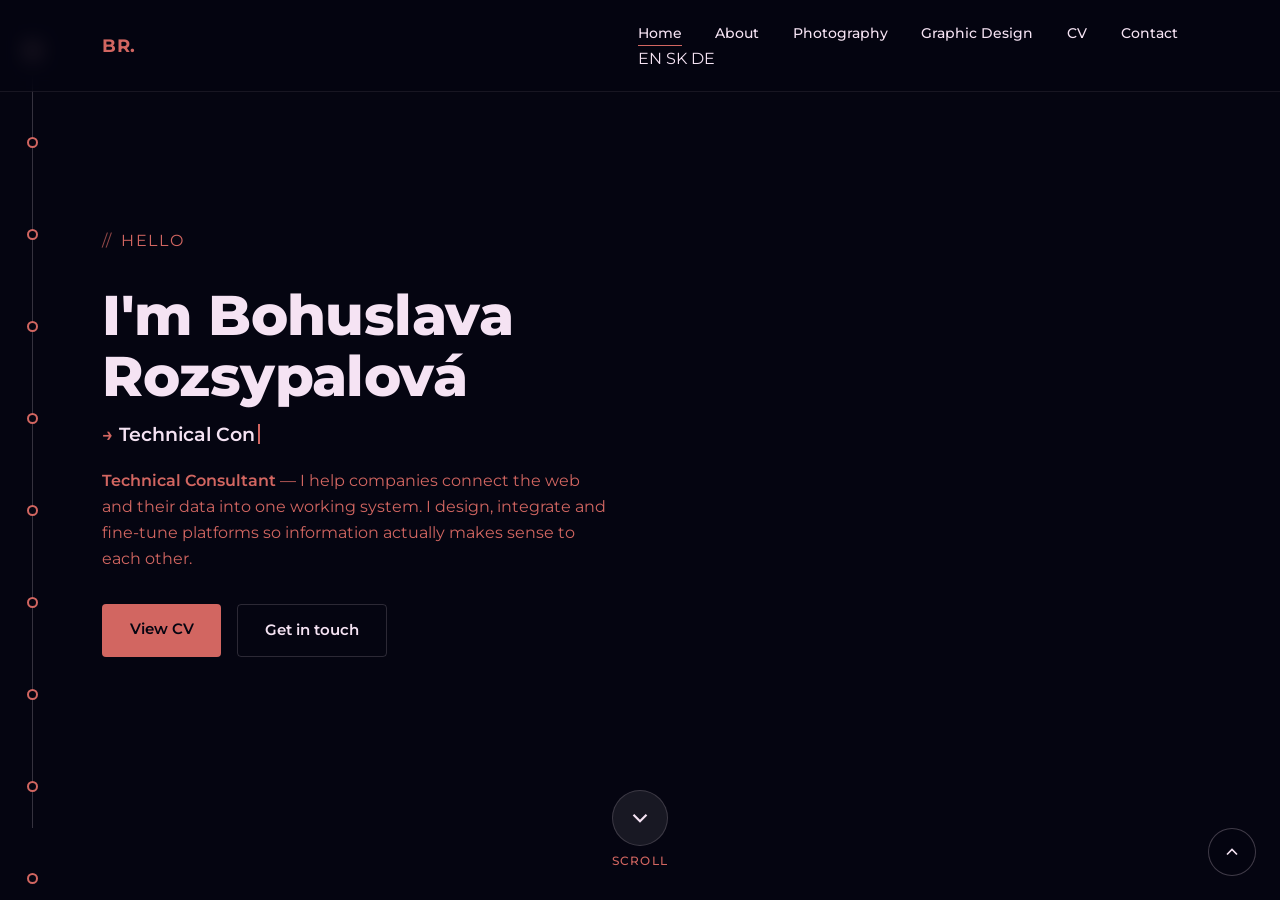
==== index.html @ aba1512f "Update index.html" ====
<!DOCTYPE html>
<html lang="en">
<head>
<meta charset="UTF-8">
<meta name="viewport" content="width=device-width, initial-scale=1.0">
<meta name="theme-color" content="#050511">
<meta name="color-scheme" content="dark light">
<title>Bohuslava Rozsypalová — Technical Consultant | Web &amp; Data Integrations</title>
<meta name="description" content="Portfolio and CV of Bohuslava Rozsypalová, Technical Consultant specializing in web and data integrations.">
<link rel="alternate" hreflang="en" href="https://bohuslavar.github.io/index.html">
<link rel="alternate" hreflang="sk" href="https://bohuslavar.github.io/sk.html">
<link rel="alternate" hreflang="de" href="https://bohuslavar.github.io/de.html">
<!-- Favicon -->
<link rel="icon" type="image/png" href="https://res.cloudinary.com/xbffrklb/image/upload/v1787764963/9043000.png">
<link rel="apple-touch-icon" href="https://res.cloudinary.com/xbffrklb/image/upload/v1787764963/9043000.png">
<link rel="preconnect" href="https://fonts.googleapis.com">
<link rel="preconnect" href="https://fonts.gstatic.com" crossorigin>
<link href="https://fonts.googleapis.com/css2?family=Montserrat:wght@300;400;500;600;700;800&display=swap" rel="stylesheet">
<link rel="stylesheet" href="style.css">
<script src="script.js" defer></script>
</head>
<body>

<!-- ============================================================
     PIPELINE — poradie bodiek musí sedieť so sectionIds v script.js
     ============================================================ -->
<div class="pipeline" aria-hidden="true">
  <div class="pipeline-track"></div>
  <div class="pipeline-node" style="top:5vh"     data-label="home"></div>
  <div class="pipeline-node" style="top:15.22vh" data-label="about"></div>
  <div class="pipeline-node" style="top:25.44vh" data-label="more pages"></div>
  <div class="pipeline-node" style="top:35.67vh" data-label="motto"></div>
  <div class="pipeline-node" style="top:45.89vh" data-label="photography"></div>
  <div class="pipeline-node" style="top:56.11vh" data-label="graphic design"></div>
  <div class="pipeline-node" style="top:66.33vh" data-label="style specimen"></div>
  <div class="pipeline-node" style="top:76.56vh" data-label="memory game"></div>
  <div class="pipeline-node" style="top:86.78vh" data-label="cv"></div>
  <div class="pipeline-node" style="top:97vh"    data-label="contact"></div>
</div>

<!-- ============================================================
     HLAVIČKA / NAVIGÁCIA
     ============================================================ -->
<header>
  <a href="#home" class="logo">BR.</a>
  <div class="header-right">
    <nav>
      <ul id="nav-list">
        <li><a href="#home" data-nav="home">Home</a></li>
        <li><a href="#about" data-nav="about">About</a></li>
        <li><a href="#photo" data-nav="photo">Photography</a></li>
        <li><a href="#graphic" data-nav="graphic">Graphic Design</a></li>
        <li><a href="#cv" data-nav="cv">CV</a></li>
        <li><a href="#contact" data-nav="contact">Contact</a></li>
      </ul>
    </nav>
    <!-- Prepínač jazykových verzií -->
    <div class="lang-switch" role="navigation" aria-label="Language">
      <a href="index.html" class="active" hreflang="en" aria-current="page">EN</a>
      <a href="sk.html" hreflang="sk">SK</a>
      <a href="de.html" hreflang="de">DE</a>
    </div>
    <button class="nav-toggle" aria-label="Open menu" aria-expanded="false">☰</button>
  </div>
</header>

<div class="scroller" id="scroller">

  <button class="back-to-top" id="back-to-top" aria-label="Back to top">
    <svg width="20" height="20" viewBox="0 0 24 24" fill="none" stroke="currentColor" stroke-width="2"><path d="M18 15l-6-6-6 6"/></svg>
  </button>

  <!-- ============================================================
       SEKCIA: HOME
       ============================================================ -->
  <section id="home" class="theme-a">
    <div class="home-copy" data-reveal>
      <p class="eyebrow">hello</p>
      <h1>I'm Bohuslava<br>Rozsypalová</h1>
      <!-- Typewriter — roly oddelené "|" v data-words (animuje script.js, JS 9) -->
      <p class="typewriter" aria-label="Technical Consultant, Web Developer, Graphic Designer, Photographer"><span class="tw-prefix" aria-hidden="true">→</span><span class="tw-text" aria-hidden="true" data-words="Technical Consultant|Web Developer|Graphic Designer|Photographer"></span><span class="tw-caret" aria-hidden="true"></span></p>
      <p><span class="role">Technical Consultant</span> — I help companies connect the web and their data into one working system. I design, integrate and fine-tune platforms so information actually makes sense to each other.</p>
      <div class="btn-row">
        <a href="https://bohuslavar.github.io/documents/Bohuslava_Rozsypalova_CV.pdf" target="_blank" rel="noopener" class="btn btn-primary">View CV</a>
        <a href="#contact" class="btn btn-ghost">Get in touch</a>
      </div>
    </div>
    <button class="scroll-cue" onclick="document.getElementById('about').scrollIntoView({behavior:'smooth'})" aria-label="Go to About section">
      <span class="scroll-circle"><svg width="26" height="26" viewBox="0 0 24 24" fill="none" stroke="currentColor" stroke-width="2"><path d="M6 9l6 6 6-6"/></svg></span>
      <span class="scroll-label">scroll</span>
    </button>
  </section>

  <!-- ============================================================
       SEKCIA: ABOUT
       ============================================================ -->
   <section id="about" class="theme-b">
    <div class="about-grid">
      <div class="about-stats" data-reveal>
        <div class="stat">
          <span class="img-slot stat-icon-slot"><img src="https://res.cloudinary.com/xbffrklb/image/upload/v1787806260/ChatGPT_Image_27._8._2026_06_48_22.png" alt="" onerror="this.style.display='none'; this.nextElementSibling.style.display='flex';"><span class="img-fallback">IMG</span></span>
          <div><strong>5+</strong><span>years in web development</span></div>
        </div>
        <div class="stat">
          <span class="img-slot stat-icon-slot"><img src="https://res.cloudinary.com/xbffrklb/image/upload/v1787831828/ChatGPT_Image_27._8._2026_13_56_57.png" alt="" onerror="this.style.display='none'; this.nextElementSibling.style.display='flex';"><span class="img-fallback">IMG</span></span>
          <div><strong>15+</strong><span>years in photography &amp; design</span></div>
        </div>
        <div class="stat">
          <span class="img-slot stat-icon-slot"><img src="https://res.cloudinary.com/xbffrklb/image/upload/v1787807628/ChatGPT_Image_27._8._2026_07_13_37.png" alt="" onerror="this.style.display='none'; this.nextElementSibling.style.display='flex';"><span class="img-fallback">IMG</span></span>
          <div><strong>2</strong><span>languages, B2 level</span></div>
        </div>
      </div>
      <div class="about-text" data-reveal>
        <p class="eyebrow">about me</p>
        <h2>Connecting technology to results that make sense</h2>
        <p>Technical Consultant and Developer with experience delivering enterprise IT solutions across international projects in banking, telecommunications and pharmaceutical industries. Strong background in web development, database development, data-driven solutions, API and system integrations — combined with hands-on experience in Bloomreach Engagement and Salesforce Marketing Cloud.</p>
        <p>Alongside my IT career, I continue to pursue photography, web and graphic design, bringing a strong visual and creative perspective to digital products, UI/UX and customer-facing solutions.</p>
        <div class="chips">
          <span class="chip"><span class="img-slot chip-icon-slot"><img src="https://res.cloudinary.com/xbffrklb/image/upload/v1787806260/ChatGPT_Image_27._8._2026_06_48_22.png" alt="" onerror="this.style.display='none'; this.nextElementSibling.style.display='flex';"><span class="img-fallback">IMG</span></span> Web Development</span>
          <span class="chip"><span class="img-slot chip-icon-slot"><img src="https://res.cloudinary.com/xbffrklb/image/upload/v1787806260/ChatGPT_Image_27._8._2026_06_47_56.png" alt="" onerror="this.style.display='none'; this.nextElementSibling.style.display='flex';"><span class="img-fallback">IMG</span></span> Data Integrations</span>
          <span class="chip"><span class="img-slot chip-icon-slot"><img src="https://res.cloudinary.com/xbffrklb/image/upload/v1787806260/ChatGPT_Image_27._8._2026_06_48_34.png" alt="" onerror="this.style.display='none'; this.nextElementSibling.style.display='flex';"><span class="img-fallback">IMG</span></span> REST APIs &amp; JSON</span>
          <span class="chip"><span class="img-slot chip-icon-slot"><img src="https://res.cloudinary.com/xbffrklb/image/upload/v1787771329/images-5.png" alt="" onerror="this.style.display='none'; this.nextElementSibling.style.display='flex';"><span class="img-fallback">IMG</span></span> Bloomreach Engagement</span>
          <span class="chip"><span class="img-slot chip-icon-slot"><img src="https://res.cloudinary.com/xbffrklb/image/upload/v1787816315/Salesforce-Logo.png" alt="" onerror="this.style.display='none'; this.nextElementSibling.style.display='flex';"><span class="img-fallback">IMG</span></span> Salesforce Marketing Cloud</span>
          <span class="chip"><span class="img-slot chip-icon-slot"><img src="https://res.cloudinary.com/xbffrklb/image/upload/v1787806261/ChatGPT_Image_27._8._2026_06_48_27.png" alt="" onerror="this.style.display='none'; this.nextElementSibling.style.display='flex';"><span class="img-fallback">IMG</span></span> SQL &amp; Oracle PL/SQL</span>
        </div>
      </div>
    </div>
    <button class="scroll-cue" onclick="document.getElementById('more').scrollIntoView({behavior:'smooth'})" aria-label="Go to More pages section">
      <span class="scroll-circle"><svg width="26" height="26" viewBox="0 0 24 24" fill="none" stroke="currentColor" stroke-width="2"><path d="M6 9l6 6 6-6"/></svg></span>
      <span class="scroll-label">scroll</span>
    </button>
  </section>

  <!-- ============================================================
       SECTION: MORE PAGES
       ============================================================ -->
  <section id="more" class="theme-a" data-pipeline-label="more pages">
    <p class="eyebrow">more projects</p>
    <h2 data-reveal>See also my other pages</h2>
    <p class="lead" data-reveal>Standalone sites with more of my work.</p>

    <div class="more-grid" data-reveal>
      <!-- 01 Graphic Portfolio -->
      <a class="more-card" href="https://bohuslavar.github.io/GraphicPortfolio/" target="_blank" rel="noopener">
        <div class="more-card-visual">
  <img src="https://res.cloudinary.com/xbffrklb/image/upload/.../tvoj-obrazok.jpg" alt="Graphic Portfolio" loading="lazy">
  <span class="more-card-num">01</span>
</div>
        <div class="more-card-body">
          <h3>Graphic Portfolio</h3>
          <p>Logos, visual identities, UI concepts and print work in one place.</p>
          <span class="more-card-cta">Visit <span aria-hidden="true">→</span></span>
        </div>
      </a>
      <!-- 02 Grandhotel -->
      <a class="more-card" href="https://bohuslavar.github.io/Grandhotel/" target="_blank" rel="noopener">
        <div class="more-card-visual">
  <img src="https://res.cloudinary.com/xbffrklb/image/upload/.../tvoj-obrazok.jpg" alt="Graphic Portfolio" loading="lazy">
  <span class="more-card-num">02</span>
</div>
        <div class="more-card-body">
          <h3>Grandhotel</h3>
          <p>A hotel website — from the design concept to responsive development.</p>
          <span class="more-card-cta">Visit <span aria-hidden="true">→</span></span>
        </div>
      </a>
      <!-- 03 Photography -->
      <a class="more-card" href="https://bohuslavar.github.io/Photography/" target="_blank" rel="noopener">
        <div class="more-card-visual">
  <img src="https://res.cloudinary.com/livyisn3/image/upload/v1788991617/8110A084-2484-446B-BF45-C96464E2B1D4.jpg" alt="Graphic Portfolio" loading="lazy">
  <span class="more-card-num">03</span>
</div>
        <div class="more-card-body">
          <h3>Photography</h3>
          <p>Portraits, products and shelter photography — full series in higher resolution.</p>
          <span class="more-card-cta">Visit <span aria-hidden="true">→</span></span>
        </div>
      </a>
      <!-- 04 AI Agents -->
      <a class="more-card" href="#" target="_blank" rel="noopener">
       <div class="more-card-visual">
  <img src="https://res.cloudinary.com/xbffrklb/image/upload/.../tvoj-obrazok.jpg" alt="Graphic Portfolio" loading="lazy">
  <span class="more-card-num">04</span>
</div>
        <div class="more-card-body">
          <h3>AI Agents</h3>
          <p>Experiments with AI agents and automating everyday work.</p>
          <span class="more-card-cta">Visit <span aria-hidden="true">→</span></span>
        </div>
      </a>
    </div>

    <button class="scroll-cue" onclick="document.getElementById('motto').scrollIntoView({behavior:'smooth'})" aria-label="Go to Motto section">
      <span class="scroll-circle"><svg width="26" height="26" viewBox="0 0 24 24" fill="none" stroke="currentColor" stroke-width="2"><path d="M6 9l6 6 6-6"/></svg></span>
      <span class="scroll-label">scroll</span>
    </button>
  </section>

  <!-- ============================================================
       SEKCIA: MOTTO
       ============================================================ -->
  <section id="motto" class="theme-c">
    <div class="motto-wrap" data-reveal>
      <p class="eyebrow">interactive</p>
      <h2>Wipe the screen clean</h2>
      <p class="motto-hint">Click and drag (or swipe) across the panel below to reveal my motto.</p>
      <div class="scratch-box">
        <div class="scratch-message">"Great integrations are the ones nobody ever notices."</div>
        <canvas class="scratch-canvas" id="scratch-canvas"></canvas>
      </div>
      <button class="scratch-reset" id="scratch-reset">Reset</button>
    </div>
    <button class="scroll-cue" onclick="document.getElementById('photo').scrollIntoView({behavior:'smooth'})" aria-label="Go to Photography section">
      <span class="scroll-circle"><svg width="26" height="26" viewBox="0 0 24 24" fill="none" stroke="currentColor" stroke-width="2"><path d="M6 9l6 6 6-6"/></svg></span>
      <span class="scroll-label">scroll</span>
    </button>
  </section>

  <!-- ============================================================
       SEKCIA: PHOTOGRAPHY
       ============================================================ -->
  <section id="photo" class="gallery-section theme-d">
    <p class="eyebrow">photography</p>
    <h2 data-reveal>Photography</h2>
    <p class="lead" data-reveal>Choose a category to see the full gallery.</p>

    <div class="cat-grid" data-role="cat-grid" data-reveal>
      <button class="cat-card" data-cat="portraits">
        <span class="img-slot cat-card-img"><img src="https://res.cloudinary.com/xbffrklb/image/upload/v1787813464/IMG_8443-2.jpg" alt="Portraits" onerror="this.style.display='none'; this.nextElementSibling.style.display='flex';"><span class="img-fallback">IMG</span></span>
        <span class="cat-card-title">Portraits</span>
      </button>
      <button class="cat-card" data-cat="various">
        <span class="img-slot cat-card-img"><img src="https://res.cloudinary.com/xbffrklb/image/upload/v1787813451/BZK04091_copy.jpg" alt="Various" onerror="this.style.display='none'; this.nextElementSibling.style.display='flex';"><span class="img-fallback">IMG</span></span>
        <span class="cat-card-title">Various</span>
      </button>
      <button class="cat-card" data-cat="products">
        <span class="img-slot cat-card-img"><img src="https://res.cloudinary.com/xbffrklb/image/upload/v1787813473/IMG_3290.jpg" alt="Products" onerror="this.style.display='none'; this.nextElementSibling.style.display='flex';"><span class="img-fallback">IMG</span></span>
        <span class="cat-card-title">Products</span>
      </button>
      <button class="cat-card" data-cat="shelters">
        <span class="img-slot cat-card-img"><img src="https://res.cloudinary.com/xbffrklb/image/upload/v1787814125/KAR01523.jpg" alt="Shelters" onerror="this.style.display='none'; this.nextElementSibling.style.display='flex';"><span class="img-fallback">IMG</span></span>
        <span class="cat-card-title">Shelters</span>
      </button>
    </div>

    <div class="category-detail" data-role="category-detail" data-reveal hidden>
      <button class="back-link" data-role="back-link">← Back to categories</button>
      <div class="cat-hero">
        <div class="tile cat-hero-image" data-role="hero-tile"></div>
        <div class="cat-hero-copy">
          <p class="eyebrow" data-role="hero-eyebrow">portraits</p>
          <h3 data-role="hero-title">Portrait Photography</h3>
          <p data-role="hero-desc"></p>
        </div>
      </div>
      <div class="grid" data-role="thumbs"></div>
      <!-- Stránkovanie miniatúr — zobrazuje vždy 4 fotky naraz, šípky
           prepínajú na ďalšiu/predchádzajúcu štvoricu. Ak kategória má
           4 alebo menej fotiek, tento riadok sa automaticky skryje
           (nastavuje sa v script.js cez initCategoryGallery). -->
      <div class="thumb-pagination" data-role="thumb-pagination" hidden>
        <button class="thumb-nav" data-role="thumb-prev" aria-label="Previous photos">‹</button>
        <span class="thumb-page-indicator" data-role="thumb-page-indicator"></span>
        <button class="thumb-nav" data-role="thumb-next" aria-label="Next photos">›</button>
      </div>
    </div>

    <button class="scroll-cue" onclick="document.getElementById('graphic').scrollIntoView({behavior:'smooth'})" aria-label="Go to Graphic Design section">
      <span class="scroll-circle"><svg width="26" height="26" viewBox="0 0 24 24" fill="none" stroke="currentColor" stroke-width="2"><path d="M6 9l6 6 6-6"/></svg></span>
      <span class="scroll-label">scroll</span>
    </button>
  </section>

  <!-- ============================================================
       SEKCIA: GRAPHIC DESIGN
       ============================================================ -->
  <section id="graphic" class="gallery-section theme-e">
    <p class="eyebrow">graphic design</p>
    <h2 data-reveal>Graphic Design</h2>
    <p class="lead" data-reveal>Choose a category to see the full gallery.</p>

    <div class="cat-grid" data-role="cat-grid" data-reveal>
      <button class="cat-card" data-cat="branding">
        <span class="img-slot cat-card-img"><img src="https://res.cloudinary.com/xbffrklb/image/upload/v1787818666/fabia-combi-overview-slider-01.jpg" alt="Branding" onerror="this.style.display='none'; this.nextElementSibling.style.display='flex';"><span class="img-fallback">IMG</span></span>
        <span class="cat-card-title">Branding</span>
      </button>
      <button class="cat-card" data-cat="ui">
        <span class="img-slot cat-card-img"><img src="https://res.cloudinary.com/xbffrklb/image/upload/v1787819014/Endermologia_muz_-_targety2_copy.jpg" alt="UI & Web" onerror="this.style.display='none'; this.nextElementSibling.style.display='flex';"><span class="img-fallback">IMG</span></span>
        <span class="cat-card-title">UI &amp; Web</span>
      </button>
      <button class="cat-card" data-cat="various">
        <span class="img-slot cat-card-img"><img src="https://res.cloudinary.com/xbffrklb/image/upload/v1787829710/Renesakideabook.png" alt="Various" onerror="this.style.display='none'; this.nextElementSibling.style.display='flex';"><span class="img-fallback">IMG</span></span>
        <span class="cat-card-title">Various</span>
      </button>
    </div>

    <div class="category-detail" data-role="category-detail" data-reveal hidden>
      <button class="back-link" data-role="back-link">← Back to categories</button>
      <div class="cat-hero">
        <div class="tile cat-hero-image" data-role="hero-tile"></div>
        <div class="cat-hero-copy">
          <p class="eyebrow" data-role="hero-eyebrow">branding</p>
          <h3 data-role="hero-title">Brand Identity</h3>
          <p data-role="hero-desc"></p>
        </div>
      </div>
      <div class="grid" data-role="thumbs"></div>
      <div class="thumb-pagination" data-role="thumb-pagination" hidden>
        <button class="thumb-nav" data-role="thumb-prev" aria-label="Previous photos">‹</button>
        <span class="thumb-page-indicator" data-role="thumb-page-indicator"></span>
        <button class="thumb-nav" data-role="thumb-next" aria-label="Next photos">›</button>
      </div>
    </div>

    <button class="scroll-cue" onclick="document.getElementById('specimen').scrollIntoView({behavior:'smooth'})" aria-label="Go to Style Specimen section">
      <span class="scroll-circle"><svg width="26" height="26" viewBox="0 0 24 24" fill="none" stroke="currentColor" stroke-width="2"><path d="M6 9l6 6 6-6"/></svg></span>
      <span class="scroll-label">scroll</span>
    </button>
  </section>

  <!-- ============================================================
       SEKCIA: TYPE & COLOR SPECIMEN
       ============================================================ -->
  <section id="specimen" class="theme-f">
    <p class="eyebrow">specimen</p>
    <h2 data-reveal style="font-size:clamp(1.8rem,3.5vw,2.4rem); margin-bottom:2rem;">Type &amp; Color System</h2>
    <div class="specimen-grid" data-reveal>
      <div class="spec-row">
        <div class="spec-label">Typeface — Montserrat (fallback: Roboto → Helvetica Neue → Arial)</div>
        <div class="spec-h1">Aa Bb Cc — ExtraBold 800 / H1</div>
        <div class="spec-h2" style="margin-top:0.5rem;">Aa Bb Cc — Bold 700 / H2</div>
        <div class="spec-h3" style="margin-top:0.5rem;">Aa Bb Cc — SemiBold 600 / H3</div>
        <div class="spec-medium" style="margin-top:0.5rem;">Aa Bb Cc — Medium 500 / labels</div>
        <div class="spec-body" style="margin-top:0.5rem;">Aa Bb Cc — Regular 400 / body text</div>
        <div class="spec-light" style="margin-top:0.5rem; color:var(--muted);">Aa Bb Cc — Light 300 / captions &amp; notes</div>
      </div>
      <div class="spec-row" style="border-bottom:none; padding-bottom:0;">
        <div class="spec-label">Palette — Dusk Horizon</div>
        <div class="swatches">
          <div class="swatch"><div class="swatch-color" style="background:#050511;"></div><span>Ink<br>#050511</span></div>
          <div class="swatch"><div class="swatch-color" style="background:#311B2F;"></div><span>Plum<br>#311B2F</span></div>
          <div class="swatch"><div class="swatch-color" style="background:#6B354C;"></div><span>Mauve<br>#6B354C</span></div>
          <div class="swatch"><div class="swatch-color" style="background:#933A3C;"></div><span>Terracotta<br>#933A3C</span></div>
          <div class="swatch"><div class="swatch-color" style="background:#D26661;"></div><span>Coral<br>#D26661</span></div>
          <div class="swatch"><div class="swatch-color" style="background:#F2D1D0;"></div><span>Peach<br>#F2D1D0</span></div>
          <div class="swatch"><div class="swatch-color" style="background:#F5E3F3;"></div><span>Mist<br>#F5E3F3</span></div>
        </div>
      </div>
    </div>
    <button class="scroll-cue" onclick="document.getElementById('game').scrollIntoView({behavior:'smooth'})" aria-label="Go to Memory Game section">
      <span class="scroll-circle"><svg width="26" height="26" viewBox="0 0 24 24" fill="none" stroke="currentColor" stroke-width="2"><path d="M6 9l6 6 6-6"/></svg></span>
      <span class="scroll-label">scroll</span>
    </button>
  </section>

  <!-- ============================================================
       SEKCIA: MEMORY GAME (pexeso)
       ============================================================ -->
  <section id="game" class="theme-a">
    <div class="game-wrap" data-reveal>
      <p class="eyebrow">take a break</p>
      <h2 style="font-size:clamp(1.6rem,3vw,2.1rem); margin-bottom:0.4rem;">Memory Game</h2>
      <p class="motto-hint">Match all 10 pairs.:)</p>
      <div class="game-hud">
        <span id="game-moves">Moves: 0</span>
        <span id="game-pairs">Pairs: 0 / 10</span>
      </div>
      <div class="memory-grid" id="memory-grid"></div>
      <p class="game-win" id="game-win"></p>
      <button class="game-reset" id="game-reset">Shuffle again</button>
      <p class="game-note">Van Gogh Collection</p>
    </div>
    <button class="scroll-cue" onclick="document.getElementById('cv').scrollIntoView({behavior:'smooth'})" aria-label="Go to CV section">
      <span class="scroll-circle"><svg width="26" height="26" viewBox="0 0 24 24" fill="none" stroke="currentColor" stroke-width="2"><path d="M6 9l6 6 6-6"/></svg></span>
      <span class="scroll-label">scroll</span>
    </button>
  </section>

  <!-- ============================================================
       SEKCIA: CV
       ============================================================ -->
  <section id="cv" class="theme-b">
    <div class="cv-top">
      <div>
        <p class="eyebrow">cv</p>
        <h2>Experience &amp; Education</h2>
      </div>
      <a href="https://bohuslavar.github.io/documents/Bohuslava_Rozsypalova_CV.pdf" target="_blank" rel="noopener" class="btn btn-ghost">Download full CV (PDF)</a>
    </div>
    <div class="cv-layout">
      <!-- Bočný panel s ikonkami — placeholder pre "čo robím", neskôr nahraditeľné vlastnou grafikou -->
      <aside class="cv-icons" aria-label="Areas of work">
        <div class="cv-icon-item"><span class="img-slot cv-icon-slot"><img src="https://res.cloudinary.com/xbffrklb/image/upload/v1787806260/ChatGPT_Image_27._8._2026_06_48_22.png" alt="Web Development" onerror="this.style.display='none'; this.nextElementSibling.style.display='flex';"><span class="img-fallback">IMG</span></span><span>Web Development</span></div>
        <div class="cv-icon-item"><span class="img-slot cv-icon-slot"><img src="https://res.cloudinary.com/xbffrklb/image/upload/v1787806260/ChatGPT_Image_27._8._2026_06_48_34.png" alt="APIs & Integrations" onerror="this.style.display='none'; this.nextElementSibling.style.display='flex';"><span class="img-fallback">IMG</span></span><span>APIs &amp; Integrations</span></div>
        <div class="cv-icon-item"><span class="img-slot cv-icon-slot"><img src="https://res.cloudinary.com/xbffrklb/image/upload/v1787771329/images-5.png" alt="Bloomreach Engagement" onerror="this.style.display='none'; this.nextElementSibling.style.display='flex';"><span class="img-fallback">IMG</span></span><span>Bloomreach Engagement</span></div>
        <div class="cv-icon-item"><span class="img-slot cv-icon-slot"><img src="https://res.cloudinary.com/xbffrklb/image/upload/v1787816315/Salesforce-Logo.png" alt="Salesforce Marketing Cloud" onerror="this.style.display='none'; this.nextElementSibling.style.display='flex';"><span class="img-fallback">IMG</span></span><span>Salesforce Marketing Cloud</span></div>
        <div class="cv-icon-item"><span class="img-slot cv-icon-slot"><img src="https://res.cloudinary.com/xbffrklb/image/upload/v1787807887/ChatGPT_Image_27._8._2026_07_17_53.png" alt="Design & Creative" onerror="this.style.display='none'; this.nextElementSibling.style.display='flex';"><span class="img-fallback">IMG</span></span><span>Design &amp; Creative</span></div>
        <div class="cv-icon-item"><span class="img-slot cv-icon-slot"><img src="https://res.cloudinary.com/xbffrklb/image/upload/v1787807628/ChatGPT_Image_27._8._2026_07_13_37.png" alt="Languages" onerror="this.style.display='none'; this.nextElementSibling.style.display='flex';"><span class="img-fallback">IMG</span></span><span>Languages</span></div>
      </aside>
      <div class="cv-scroll" data-reveal>
        <div class="timeline">
          <div class="t-item">
            <div class="period">Nov 2024 — Present</div>
            <div>
              <h3>Adastra s.r.o., Bratislava</h3>
              <span class="role">Business Solution Consultant — Data, Development &amp; Integrations</span>
              <ul>
                <li>Design customer-facing solutions with JavaScript, HTML/CSS, REST APIs, JSON and Jinja, including interactive web layers and dynamic content.</li>
                <li>Integrate websites and mobile apps with Bloomreach to support data-driven personalization and customer journeys.</li>
                <li>Conduct as-is / gap analyses and lead technical workshops with client stakeholders.</li>
                <li>Built omnichannel personalization for Orange Moldova, Yettel Bulgaria and A1 Croatia; SQL/PL-SQL reporting for a Serbian banking project; supported a Real-Time Decisioning rollout for O2 Slovakia.</li>
              </ul>
            </div>
          </div>
          <div class="t-item">
            <div class="period">Aug 2021 — Oct 2024</div>
            <div>
              <h3>IBM Slovensko s.r.o., Košice</h3>
              <span class="role">Salesforce Marketing Cloud Developer &amp; Consultant</span>
              <ul>
                <li>Implemented and automated multichannel campaigns for an international pharmaceutical client using Salesforce Marketing Cloud.</li>
                <li>Built responsive email templates, landing pages and microsites with HTML5, CSS3 and JavaScript; reusable master templates in Figma.</li>
                <li>Developed Data Extensions, audience segments and personalization logic with SQL, SOQL and AMPscript.</li>
                <li>Integrated Google Analytics and OneTrust Cookie Consent across microsites; managed CRM Orbit access.</li>
              </ul>
            </div>
          </div>
          <div class="t-item">
            <div class="period">Jul 2020 — Jul 2021</div>
            <div>
              <h3>M-Victory s.r.o., Košice</h3>
              <span class="role">Web Designer — Website Design Creator</span>
              <ul>
                <li>Designed visual concepts and UI for websites — layouts, icons and graphics in Adobe Illustrator &amp; Photoshop.</li>
                <li>Created responsive, brand-aligned designs with a focus on UI/UX and usability, collaborating with dev and QA teams.</li>
              </ul>
            </div>
          </div>
          <div class="t-item">
            <div class="period">Dec 2016 — Jul 2020</div>
            <div>
              <h3>LafargeHolcim EBS s.r.o., Košice</h3>
              <span class="role">Accounts Payable Coordinator (German &amp; English)</span>
              <ul>
                <li>Processed supplier invoices in SAP and coordinated an Accounts Payable team for the Southern Germany region.</li>
                <li>Managed vendor communication and supported month-end closing and reporting.</li>
              </ul>
            </div>
          </div>
          <div class="t-item">
            <div class="period">Aug 2014 — Sep 2016</div>
            <div>
              <h3>Otto WorkForce b.v., Netherlands</h3>
              <span class="role">Warehouse Operator — G-Star RAW Designer Assistant</span>
              <ul>
                <li>Monitored stock levels, supported warehouse operations and maintained order records.</li>
              </ul>
            </div>
          </div>
          <div class="t-item">
            <div class="period">2010 — 2014</div>
            <div>
              <h3>School of Arts, Košice</h3>
              <span class="role">Photography and Graphic Design</span>
            </div>
          </div>
        </div>

        <div class="cv-skills">
          <h3>Certifications</h3>
          <p style="font-weight:400; color:var(--muted); font-size:0.88rem; max-width:60ch;">Salesforce Certified Marketing Cloud Consultant, Developer, Administrator &amp; Engagement Specialist · Bloomreach Academy: Discovery &amp; Engagement (Jinja Unlocked, Jinja Jumpstart, Data Hub) · IBM Industry Certifications (Banking, Telecom, Healthcare)</p>
        </div>

        <div class="cv-skills">
          <h3>Technical Skills</h3>
          <div class="skill-cats">
            <div class="skill-cat">
              <span class="cat-title"><span class="img-slot skill-icon-slot"><img src="https://res.cloudinary.com/xbffrklb/image/upload/v1787817290/12073517.png" alt="" onerror="this.style.display='none'; this.nextElementSibling.style.display='flex';"><span class="img-fallback">IMG</span></span> Development &amp; Data</span>
              <div class="skill-tags">
                <span class="skill-tag">JavaScript</span><span class="skill-tag">HTML5</span><span class="skill-tag">CSS3</span>
                <span class="skill-tag">Tailwind CSS</span><span class="skill-tag">SQL</span><span class="skill-tag">Oracle PL/SQL</span>
                <span class="skill-tag">SOQL</span><span class="skill-tag">AMPscript</span><span class="skill-tag">Jinja</span>
              </div>
            </div>
            <div class="skill-cat">
              <span class="cat-title"><span class="img-slot skill-icon-slot"><img src="https://res.cloudinary.com/xbffrklb/image/upload/v1787817486/17335208.png" alt="" onerror="this.style.display='none'; this.nextElementSibling.style.display='flex';"><span class="img-fallback">IMG</span></span> APIs &amp; Integration</span>
              <div class="skill-tags">
                <span class="skill-tag">REST APIs</span><span class="skill-tag">JSON</span><span class="skill-tag">Web Services</span>
                <span class="skill-tag">System Integration</span><span class="skill-tag">Postman</span>
              </div>
            </div>
            <div class="skill-cat">
              <span class="cat-title"><span class="img-slot skill-icon-slot"><img src="https://res.cloudinary.com/xbffrklb/image/upload/v1787771329/images-5.png" alt="" onerror="this.style.display='none'; this.nextElementSibling.style.display='flex';"><span class="img-fallback">IMG</span></span> Bloomreach Engagement</span>
              <div class="skill-tags">
                <span class="skill-tag">Journey Orchestration</span><span class="skill-tag">Weblayers</span><span class="skill-tag">Dynamic Content</span>
                <span class="skill-tag">Segmentation</span><span class="skill-tag">Funnels &amp; Reporting</span><span class="skill-tag">Metrics &amp; Aggregates</span>
              </div>
            </div>
            <div class="skill-cat">
              <span class="cat-title"><span class="img-slot skill-icon-slot"><img src="https://res.cloudinary.com/xbffrklb/image/upload/v1787816315/Salesforce-Logo.png" alt="" onerror="this.style.display='none'; this.nextElementSibling.style.display='flex';"><span class="img-fallback">IMG</span></span> Salesforce Marketing Cloud</span>
              <div class="skill-tags">
                <span class="skill-tag">Journey Builder</span><span class="skill-tag">Automation Studio</span><span class="skill-tag">Data Extensions</span>
                <span class="skill-tag">Email &amp; Mobile Studio</span><span class="skill-tag">A/B Testing</span>
              </div>
            </div>
            <div class="skill-cat">
              <span class="cat-title"><span class="img-slot skill-icon-slot"><img src="https://res.cloudinary.com/xbffrklb/image/upload/v1787817398/adobe-creative-cloud-logo-free-png.webp" alt="" onerror="this.style.display='none'; this.nextElementSibling.style.display='flex';"><span class="img-fallback">IMG</span></span> Design &amp; Creative</span>
              <div class="skill-tags">
                <span class="skill-tag">Photoshop</span><span class="skill-tag">Illustrator</span><span class="skill-tag">InDesign</span>
                <span class="skill-tag">XD</span><span class="skill-tag">Premiere Pro</span><span class="skill-tag">Figma</span><span class="skill-tag">Canva</span>
              </div>
            </div>
            <div class="skill-cat">
              <span class="cat-title"><span class="img-slot skill-icon-slot"><img src="https://res.cloudinary.com/xbffrklb/image/upload/v1787817060/3898082.png" alt="" onerror="this.style.display='none'; this.nextElementSibling.style.display='flex';"><span class="img-fallback">IMG</span></span> Languages</span>
              <div class="skill-tags">
                <span class="skill-tag">English — B2</span><span class="skill-tag">German — B2</span>
              </div>
            </div>
          </div>
        </div>
      </div>
    </div>

    <button class="scroll-cue" onclick="document.getElementById('contact').scrollIntoView({behavior:'smooth'})" aria-label="Go to Contact section">
      <span class="scroll-circle"><svg width="26" height="26" viewBox="0 0 24 24" fill="none" stroke="currentColor" stroke-width="2"><path d="M6 9l6 6 6-6"/></svg></span>
      <span class="scroll-label">scroll</span>
    </button>
  </section>

  <!-- ============================================================
       SEKCIA: CONTACT
       ============================================================ -->
  <section id="contact" class="theme-c">
    <div class="contact-grid">
      <div data-reveal>
        <p class="eyebrow">contact</p>
        <h2>Let's connect your project</h2>
        <p>Have a website that needs to talk to other systems, or a project missing a technical consultant? Reach out — this form goes straight to my inbox.</p>
        <div class="contact-links">
          <a href="mailto:b.rozsypalova@gmail.com">b.rozsypalova@gmail.com</a>
          <a href="tel:+421950238952">+421 950 238 952</a>
          <a href="https://www.salesforce.com/trailblazer/bohuslavarozsypalova" target="_blank" rel="noopener">Salesforce Trailblazer profile</a>
          <span>Košice / Bratislava, Slovakia</span>
        </div>
      </div>
      <!-- Formulár posiela dáta cez FormSubmit priamo na b.rozsypalova@gmail.com.
           Pri prvom odoslaní príde potvrdzujúci e-mail, ktorý treba raz potvrdiť.
           Polia Name a Message kontroluje script.js (JS 4) na zakázané slová. -->
      <form id="contact-form" data-reveal aria-label="Contact form" action="https://formsubmit.co/b.rozsypalova@gmail.com" method="POST">
        <input type="hidden" name="_subject" value="New message from your portfolio site">
        <input type="text" name="_honey" style="display:none" tabindex="-1" autocomplete="off">
        <div>
          <label for="name">Name</label>
          <input type="text" id="name" name="name" required>
        </div>
        <div>
          <label for="email">Email</label>
          <input type="email" id="email" name="email" required>
        </div>
        <div>
          <label for="message">Message</label>
          <textarea id="message" name="message" required></textarea>
        </div>
        <button type="submit" class="btn btn-primary" id="contact-submit" style="align-self:flex-start;">Send message</button>
        <p class="form-status" id="form-status" role="status"></p>
      </form>
    </div>
  </section>

  <footer>
    <span>© 2026 Bohuslava Rozsypalová</span>
    <span>Made with care.</span>
  </footer>

</div>

<!-- ============================================================
     LIGHTBOX
     ============================================================ -->
<div class="lightbox" id="lightbox" aria-hidden="true">
  <div class="lightbox-inner">
    <button class="lightbox-close" id="lightbox-close" aria-label="Close">&times;</button>
    <button class="lightbox-nav lightbox-prev" id="lightbox-prev" aria-label="Previous image">‹</button>
    <button class="lightbox-nav lightbox-next" id="lightbox-next" aria-label="Next image">›</button>
    <div id="lightbox-content"></div>
    <p class="lightbox-caption" id="lightbox-caption"></p>
  </div>
</div>

</body>
</html>
---- style.css ----
/* ==================================================================
   STYLE.CSS — Bohuslava Rozsypalová — Portfolio & CV
   ------------------------------------------------------------------
   Obsah :
     1  Premenné — farebná paleta a písmo
     2  Scroll kontajner (efekt "slide" cez scroll-snap)
     3  Farby jednotlivých sekcií (striedanie tmavá/svetlá téma)
     4  Pipeline — vertikálna značka vľavo
     5  Hlavička a navigácia
     6  Home (hero)
     7  Scroll tlačidlo + "späť hore"
     8  About
     9  Motto (scratch-to-reveal)
     10 Galérie (Photography aj Graphic Design — rovnaký mechanizmus)
     11 Type & Color specimen
     12 Pexeso (memory game)
     13 CV
     14 Kontakt
     15 Všeobecné (animácie, focus)
     16 Responzivita
     17 Ďalšie stránky (#more) — 4 kocky + 3D tilt
     18 Typewriter v úvode
     19 Formulár — zakázané slová
   ================================================================== */

/* ============================================================
   1. ZÁKLADNÉ PREMENNÉ — farebná paleta "Dusk Horizon"
   ============================================================ */
:root{
  /* --- Farebná paleta "Dusk Horizon" --- */
  --ink:#050511;
  --plum:#311B2F;
  --mauve:#6B354C;
  --terracotta:#933A3C;
  --coral:#D26661;
  --mist:#F5E3F3;
  --peach:#F2D1D0;

  /* --- Písmo: Montserrat + zálohy Roboto / Helvetica / Arial --- */
  --font-main: 'Montserrat', 'Roboto', 'Helvetica Neue', Helvetica, Arial, sans-serif;

  /* --- Predvolená (fallback) téma sekcie  --- */
  --bg: var(--ink);
  --text: var(--mist);
  --muted: var(--coral);
  --accent: var(--coral);
  --btn-text: var(--ink);
  --line: rgba(245,227,243,0.16);
  --radius: 4px;
}
*{margin:0;padding:0;box-sizing:border-box;}
html{scroll-behavior:smooth;}
body{
  font-family:var(--font-main);
  font-weight:400; /* Regular  */
  background:var(--ink);
  color:var(--text);
  line-height:1.6;
  overflow-x:hidden;
}
/* Nadpisy — Montserrat Bold/ExtraBold*/
h1,h2,h3{font-family:var(--font-main); letter-spacing:-0.01em;}
h1{font-weight:800;} /* ExtraBold — hero nadpis */
h2{font-weight:700;} /* Bold — nadpisy sekcií */
h3{font-weight:600;} /* SemiBold — menšie nadpisy (napr. v CV) */
a{color:inherit;text-decoration:none;}
img{max-width:100%; display:block;}
::selection{background:var(--terracotta); color:var(--mist);}

/* ============================================================
   2. SCROLL KONTAJNER — slide efekt
   ============================================================ */
.scroller{ height:100vh; height:100dvh; overflow-y:scroll; scroll-snap-type:y proximity; }
section{
  min-height:100vh; min-height:100dvh;
  scroll-snap-align:start;
  position:relative;
  display:flex; flex-direction:column; justify-content:center;
  padding:6rem 8vw 7rem; /* väčší spodný priestor — scroll tlačidlo sa nikdy nebije s obsahom */
  background:var(--bg);
  color:var(--text);
  transition:background .3s;
}
@media (prefers-reduced-motion: reduce){ html{scroll-behavior:auto;} .scroller{scroll-snap-type:none;} }

.theme-a{ --bg:var(--ink);        --text:var(--mist); --muted:var(--coral); --accent:var(--coral);      --btn-text:var(--ink);  --line:rgba(245,227,243,0.16); }
.theme-b{ --bg:var(--mist);       --text:var(--ink);  --muted:var(--mauve); --accent:var(--terracotta); --btn-text:var(--mist); --line:rgba(5,5,17,0.14); }
.theme-c{ --bg:var(--plum);       --text:var(--mist); --muted:var(--coral); --accent:var(--coral);      --btn-text:var(--plum); --line:rgba(245,227,243,0.16); }
.theme-d{ --bg:var(--peach);      --text:var(--ink);  --muted:var(--mauve); --accent:var(--terracotta); --btn-text:var(--peach);--line:rgba(5,5,17,0.12); }
.theme-e{ --bg:var(--mauve);      --text:var(--mist); --muted:var(--peach); --accent:var(--peach);      --btn-text:var(--ink); --line:rgba(245,227,243,0.2); }
.theme-f{ --bg:var(--coral);      --text:var(--ink);  --muted:var(--plum);  --accent:var(--ink);        --btn-text:var(--mist);--line:rgba(5,5,17,0.16); }

/* ============================================================
   4. "PIPELINE"
   ============================================================ */
.pipeline{ position:fixed; left:32px; top:0; bottom:0; width:2px; z-index:40; display:none; }
@media (min-width:1050px){ .pipeline{display:block;} }
.pipeline-track{ position:absolute; left:0; top:8vh; bottom:8vh; width:1px; background:rgba(245,227,243,0.2); }
.pipeline-node{
  position:absolute; left:-5px; width:11px; height:11px; border-radius:50%;
  background:var(--ink); border:2px solid var(--coral);
  transition:border-color .3s, background .3s, transform .3s; cursor:pointer;
}
.pipeline-node.active{ border-color:var(--mist); background:var(--terracotta); transform:scale(1.15); }
.pipeline-node::after{
  content:attr(data-label); position:absolute; left:22px; top:50%; transform:translateY(-50%);
  font-family:var(--font-main); font-weight:500; font-size:0.64rem; color:var(--mist);
  background:rgba(5,5,17,0.8); padding:2px 7px; border-radius:3px;
  white-space:nowrap; opacity:0; transition:opacity .2s; pointer-events:none;
}
.pipeline-node:hover::after{opacity:1;}

/* ============================================================
   5. HLAVIČKA A NAVIGÁCIA
   ============================================================ */
header{
  position:fixed; top:0; left:0; right:0; z-index:50;
  display:flex; align-items:center; justify-content:space-between;
  padding:20px 8vw;
  background:rgba(5,5,17,0.72); /* tmavý polopriehľadný pás — funguje nad každou témou */
  backdrop-filter:blur(10px);
  -webkit-backdrop-filter:blur(10px);
  border-bottom:1px solid rgba(245,227,243,0.08);
}
.logo{ font-family:var(--font-main); font-weight:700; font-size:1.1rem; color:var(--coral); letter-spacing:0.02em; }
nav ul{ list-style:none; display:flex; gap:2.1rem; }
nav a{ font-family:var(--font-main); font-weight:500; font-size:0.88rem; color:var(--mist); position:relative; padding:4px 0; }
nav a::after{ content:""; position:absolute; left:0; bottom:0; width:0; height:1.5px; background:var(--coral); transition:width .25s; }
nav a:hover::after, nav a.active::after{width:100%;}
.nav-toggle{ display:none; background:none; border:none; color:var(--mist); font-size:1.6rem; cursor:pointer; z-index:60; }
@media (max-width:860px){
  nav ul{
    position:fixed; top:0; right:0; height:100vh; height:100dvh; width:min(80vw,320px);
    background:var(--ink); flex-direction:column; justify-content:center;
    gap:1.7rem; padding:0 2.4rem; transform:translateX(100%); transition:transform .3s;
    box-shadow:-8px 0 30px rgba(0,0,0,0.35);
  }
  nav ul.open{transform:translateX(0);}
  .nav-toggle{display:block;}
}

/* Malý "eyebrow" label nad nadpismi (napr. "// about me") */
.eyebrow{
  font-family:var(--font-main); font-weight:600; /* SemiBold */
  text-transform:uppercase; letter-spacing:0.1em;
  color:var(--accent); font-size:0.78rem;
  margin-bottom:0.9rem; display:flex; align-items:center; gap:0.6rem;
}
.eyebrow::before{content:"//"; color:var(--muted); opacity:0.7; text-transform:none; letter-spacing:0;}

/* ============================================================
   6. HOME (HERO) — meno, titulok, tlačidlá, fotka na pozadí
   ============================================================ */
#home{
  display:flex; flex-direction:column; justify-content:center;
  background-image:var(--hero-img);
  background-repeat:no-repeat;
  background-position:75% center;
  background-size:cover;
  background-color:var(--ink);
}
.home-copy{max-width:56ch; position:relative; z-index:2;}
.home-copy h1{ font-size:clamp(2.2rem, 5vw, 3.5rem); line-height:1.08; margin-bottom:1.1rem; } /* ExtraBold 800 (dedí z h1) */
.home-copy .role{color:var(--accent); font-weight:600;}
.home-copy p{ font-weight:400; color:var(--muted); max-width:46ch; margin-bottom:2rem; font-size:1.02rem; }
.btn-row{display:flex; gap:1rem; flex-wrap:wrap;}
.btn{
  display:inline-block; padding:0.85rem 1.7rem; border-radius:var(--radius);
  font-family:var(--font-main); font-weight:600; /* SemiBold — tlačidlá */
  font-size:0.95rem; transition:transform .2s, background .2s, border-color .2s, opacity .2s;
  cursor:pointer; border:none;
}
.btn-primary{background:var(--accent); color:var(--btn-text);}
.btn-primary:hover{transform:translateY(-2px); opacity:0.9;}
.btn-ghost{border:1.5px solid var(--line); color:var(--text); background:transparent;}
.btn-ghost:hover{border-color:var(--accent); transform:translateY(-2px);}
.btn[disabled]{opacity:0.5; cursor:not-allowed; transform:none;}

/* ============================================================
   7. SCROLL TLAČIDLO
   ============================================================ */
.scroll-cue{
  position:absolute; bottom:2rem; left:50%; transform:translateX(-50%);
  display:flex; flex-direction:column; align-items:center; gap:8px;
  background:none; border:none; cursor:pointer; color:var(--text);
}
.scroll-circle{
  width:56px; height:56px; border-radius:50%;
  border:1.5px solid var(--line);
  background:rgba(255,255,255,0.08);
  display:flex; align-items:center; justify-content:center;
  transition:transform .2s, border-color .2s, background .2s;
}
.scroll-cue:hover .scroll-circle{ border-color:var(--accent); background:rgba(255,255,255,0.16); transform:translateY(3px); }
.scroll-circle svg{width:26px; height:26px; animation:bob 1.8s ease-in-out infinite;}
.scroll-label{
  font-family:var(--font-main); font-weight:500; font-size:0.72rem;
  letter-spacing:0.1em; text-transform:uppercase; color:var(--muted);
}
@keyframes bob{0%,100%{transform:translateY(0);}50%{transform:translateY(6px);}}
@media (prefers-reduced-motion: reduce){.scroll-circle svg{animation:none;}}

/* "Späť hore"  */
.back-to-top{
  position:fixed; right:24px; bottom:24px; z-index:45;
  width:48px; height:48px; border-radius:50%;
  background:rgba(5,5,17,0.75); border:1.5px solid rgba(245,227,243,0.25);
  color:var(--mist); display:flex; align-items:center; justify-content:center;
  cursor:pointer; opacity:0; pointer-events:none;
  transition:opacity .25s, transform .25s, border-color .25s;
  backdrop-filter:blur(6px); -webkit-backdrop-filter:blur(6px);
}
.back-to-top.visible{opacity:1; pointer-events:auto;}
.back-to-top:hover{transform:translateY(-3px); border-color:var(--coral);}
@media (max-width:600px){ .back-to-top{right:16px; bottom:16px; width:42px; height:42px;} }

/* ============================================================
   8. ABOUT — štatistiky + text o mne
   ============================================================ */
.about-grid{ display:grid; grid-template-columns:0.85fr 1.15fr; gap:3.5rem; align-items:start; }
.about-stats{display:flex; flex-direction:column; gap:1rem;}
.stat{
  display:flex; align-items:center; gap:1rem;
  border:1px solid var(--line); border-radius:10px;
  padding:1rem 1.2rem; background:rgba(255,255,255,0.04);
  transition:transform .2s, border-color .2s, background .2s, color .2s;
  cursor:default;
}
/* Hover = "rozsvietenie": pozadie sa zmení na accent farbu témy,
   text (číslo, popisok aj ikonka) prejde na kontrastnú --btn-text farbu */
.stat:hover{transform:translateX(4px); border-color:var(--accent); background:var(--accent);}
.stat strong{display:block; font-family:var(--font-main); font-weight:800; font-size:1.5rem; transition:color .2s;} /* ExtraBold — čísla */
.stat span{color:var(--muted); font-weight:400; font-size:0.85rem; transition:color .2s;}
.stat .stat-icon{font-size:1.8rem; color:var(--text); font-weight:400; transition:color .2s;}
/* Obrázkový placeholder namiesto emoji ikonky pri štatistike (fixná veľkosť!) */
.stat .stat-icon-slot{width:80px; height:70px; border-radius:50%; flex-shrink:0;}
.stat:hover strong, .stat:hover span, .stat:hover .stat-icon{color:var(--btn-text);}

.about-text h2{font-size:clamp(1.8rem,3.5vw,2.4rem); margin-bottom:1.2rem;}
.about-text p{font-weight:400; color:var(--muted); margin-bottom:1rem; max-width:60ch;}
.chips{display:flex; flex-wrap:wrap; gap:0.6rem; margin-top:1.6rem;}
.chip{
  display:inline-flex; align-items:center; gap:0.4rem;
  font-family:var(--font-main); font-weight:500; font-size:0.76rem; padding:6px 13px;
  border:1px solid var(--line); border-radius:20px; color:var(--text);
  background:rgba(255,255,255,0.04); transition:border-color .2s, transform .2s, background .2s, color .2s;
  cursor:default;
}
/* Hover = "rozsvietenie", rovnaký princíp ako pri .stat vyššie */
.chip:hover{border-color:var(--accent); background:var(--accent); color:var(--btn-text); transform:translateY(-2px);}
.chip-icon{font-size:0.9rem;}
/* Obrázkový placeholder namiesto emoji ikonky v chipe (fixná veľkosť!) */
.chip .chip-icon-slot{width:16px; height:16px; border-radius:50%; flex-shrink:0;}

/* ============================================================
   9. MOTTO — (scratch-to-reveal)
   ============================================================ */
#motto{align-items:center; text-align:center;}
.motto-wrap{max-width:720px; margin:0 auto;}
.motto-wrap .eyebrow{justify-content:center;}
.motto-wrap h2{font-size:clamp(1.6rem,3vw,2.1rem); margin-bottom:0.4rem;}
.motto-hint{font-weight:300; color:var(--muted); font-size:0.9rem; margin-bottom:2rem;} /* Light — jemná poznámka */
.scratch-box{
  position:relative; width:100%; max-width:640px; aspect-ratio:16/7; margin:0 auto;
  border-radius:8px; overflow:hidden; border:1px solid var(--line); background:var(--ink);
  touch-action:none;
}
.scratch-message{
  position:absolute; inset:0; display:flex; align-items:center; justify-content:center;
  padding:1.5rem; font-family:var(--font-main); font-weight:700; font-size:clamp(1.05rem, 2.4vw, 1.6rem);
  color:var(--coral); text-align:center; background:var(--plum);
}
.scratch-canvas{position:absolute; inset:0; width:100%; height:100%; cursor:grab;}
.scratch-reset{
  margin-top:1.6rem; font-family:var(--font-main); font-weight:500; font-size:0.78rem; color:var(--muted);
  background:none; border:1px solid var(--line); border-radius:20px; padding:8px 16px; cursor:pointer;
}
.scratch-reset:hover{border-color:var(--accent); color:var(--text);}

/* ============================================================
   10. GALÉRIE (Photography aj Graphic Design) + Lightbox
   ============================================================ */
.gallery-section h2{font-size:clamp(1.8rem,3.5vw,2.4rem); margin-bottom:0.5rem;}
.gallery-section > p.lead{font-weight:300; color:var(--muted); max-width:58ch; margin-bottom:2rem;}

.cat-grid{display:grid; grid-template-columns:repeat(auto-fit, minmax(170px,1fr)); gap:1.1rem;}
.cat-card{
  aspect-ratio:4/3; border-radius:8px; border:1px solid var(--line);
  background:rgba(255,255,255,0.04); display:flex; flex-direction:column;
  align-items:center; justify-content:center; gap:0.7rem; cursor:pointer;
  transition:transform .2s, border-color .2s, background .2s;
  font-family:var(--font-main); color:var(--text);
}
.cat-card:hover{transform:translateY(-3px); border-color:var(--accent); background:rgba(255,255,255,0.08);}
/* Obrázok v kartičke kategórie — štvorcový (nie kruhový), aby fotky
   nemuseli byť orezané do kruhu a lepšie "sedeli" v štvorcovej ploche */
.cat-card-img{width:112px; height:88px; border-radius:8px;}
.cat-card-title{font-weight:600; font-size:0.95rem;}


.img-slot{
  display:inline-flex; align-items:center; justify-content:center;
  overflow:hidden; flex-shrink:0; background:rgba(255,255,255,0.05);
}
.img-slot img{width:100%; height:100%; object-fit:cover; display:block; border-radius:inherit;}
.img-fallback{
  display:none; align-items:center; justify-content:center; text-align:center;
  width:100%; height:100%; border:1px dashed var(--line); border-radius:inherit;
  font-family:var(--font-main); font-weight:600; font-size:0.6rem; letter-spacing:0.04em;
  color:var(--muted); background:rgba(255,255,255,0.04); padding:2px; line-height:1.15;
}

.category-detail{margin-top:0.4rem;}
.back-link{
  display:inline-flex; align-items:center; gap:0.4rem;
  font-family:var(--font-main); font-weight:600; font-size:0.85rem;
  color:var(--text); background:rgba(255,255,255,0.05);
  border:1px solid var(--line); border-radius:20px; cursor:pointer;
  margin-bottom:1.5rem; padding:8px 16px; transition:border-color .2s, background .2s, color .2s;
}
.back-link:hover{color:var(--accent); border-color:var(--accent); background:rgba(255,255,255,0.09);}
.cat-hero{ display:grid; grid-template-columns:1.1fr 0.9fr; gap:2rem; align-items:center; margin-bottom:2rem; }
.cat-hero-image{aspect-ratio:4/3; margin:0;}
.cat-hero-copy h3{font-size:1.5rem; margin-bottom:0.6rem;}
.cat-hero-copy p{font-weight:400; color:var(--muted); margin-bottom:0; max-width:44ch;}

.grid{ display:grid; grid-template-columns:repeat(auto-fit, minmax(200px,1fr)); gap:1.1rem; }

/* Stránkovanie miniatúr pod galériou — vždy zobrazuje 4 fotky naraz,
   šípky prepínajú na ďalšiu/predchádzajúcu štvoricu. Ak je fotiek
   v kategórii 4 alebo menej, celý riadok sa skryje (rieši script.js). */
.thumb-pagination{
  display:flex; align-items:center; justify-content:center; gap:1rem;
  margin-top:1.2rem;
}
/* DÔLEŽITÉ: bez tohto pravidla by atribút "hidden" nefungoval, lebo
   .thumb-pagination{display:flex} má rovnakú "silu" ako prehliadačove
   predvolené pravidlo pre [hidden] — týmto ho jednoznačne prebijeme. */
.thumb-pagination[hidden]{display:none;}
.thumb-nav{
  width:38px; height:38px; border-radius:50%;
  border:1px solid var(--line); background:rgba(255,255,255,0.05);
  color:var(--text); font-size:1.3rem; line-height:1; cursor:pointer;
  display:flex; align-items:center; justify-content:center;
  transition:border-color .2s, background .2s;
}
.thumb-nav:hover:not(:disabled){border-color:var(--accent); background:rgba(255,255,255,0.1);}
.thumb-nav:disabled{opacity:0.3; cursor:not-allowed;}
.thumb-page-indicator{
  font-family:var(--font-main); font-weight:500; font-size:0.8rem; color:var(--muted); min-width:3.2em; text-align:center;
}
.tile{
  aspect-ratio:4/3; border-radius:6px; border:1px solid var(--line);
  display:flex; align-items:flex-end; padding:14px; position:relative; overflow:hidden;
  background:rgba(255,255,255,0.04); cursor:pointer;
}
.tile img{position:absolute; inset:0; width:100%; height:100%; object-fit:cover;}
.tile::before{content:""; position:absolute; inset:0; opacity:0.92;}
.tile span{position:relative; font-family:var(--font-main); font-weight:500; font-size:0.74rem; color:#fff; z-index:1; text-shadow:0 1px 3px rgba(0,0,0,0.6);}
.tile[data-has-img="true"]::before{display:none;}
/* Farebné pozadia placeholder dlaždíc — striedanie kombinácií z novej palety */
.tile:nth-child(6n+1)::before{background:linear-gradient(135deg,#6B354C,#311B2F);}
.tile:nth-child(6n+2)::before{background:linear-gradient(135deg,#D26661,#6B354C);}
.tile:nth-child(6n+3)::before{background:linear-gradient(135deg,#311B2F,#050511);}
.tile:nth-child(6n+4)::before{background:linear-gradient(135deg,#F2D1D0,#D26661);}
.tile:nth-child(6n+5)::before{background:linear-gradient(135deg,#6B354C,#050511);}
.tile:nth-child(6n+6)::before{background:linear-gradient(135deg,#D26661,#311B2F);}
.tile:hover{transform:translateY(-3px); transition:transform .2s;}

/* Lightbox — zväčšenie fotky po kliknutí (s max. veľkosťou) + šípky ďalej/späť */
.lightbox{ position:fixed; inset:0; z-index:100; background:rgba(5,5,17,0.92); display:none; align-items:center; justify-content:center; padding:4vh 4vw; }
.lightbox.open{display:flex;}
.lightbox-inner{ position:relative; max-width:min(90vw, 900px); max-height:85vh; }
.lightbox-inner img, .lightbox-inner .lb-placeholder{ max-width:min(90vw, 900px); max-height:85vh; width:auto; height:auto; border-radius:6px; display:block; }
.lb-placeholder{ width:min(90vw,700px); aspect-ratio:4/3; display:flex; align-items:center; justify-content:center; color:#fff; font-family:var(--font-main); font-weight:500; font-size:0.95rem; background:#933A3C; }
.lightbox-close{ position:absolute; top:-42px; right:0; background:none; border:none; color:#F5E3F3; font-size:1.8rem; cursor:pointer; line-height:1; }
.lightbox-caption{ text-align:center; margin-top:0.8rem; color:#D26661; font-family:var(--font-main); font-weight:400; font-size:0.8rem; }
.lightbox-nav{
  position:absolute; top:50%; transform:translateY(-50%);
  background:rgba(5,5,17,0.6); border:1px solid rgba(245,227,243,0.3);
  color:#F5E3F3; width:44px; height:44px; border-radius:50%;
  font-size:1.7rem; line-height:1; cursor:pointer; display:flex; align-items:center; justify-content:center;
}
.lightbox-nav:hover{border-color:#D26661;}
.lightbox-prev{left:-58px;}
.lightbox-next{right:-58px;}
@media (max-width:760px){
  .lightbox-prev{left:6px;}
  .lightbox-next{right:6px;}
  .lightbox-nav{width:38px; height:38px; font-size:1.3rem;}
}

/* ============================================================
   11. TYPE & COLOR SPECIMEN — ukážka písma a novej farebnej palety
   ============================================================ */
.specimen-grid{display:flex; flex-direction:column; gap:2.4rem; max-width:850px;}
.spec-row{border-bottom:1px solid var(--line); padding-bottom:1.6rem;}
.spec-label{font-family:var(--font-main); font-weight:600; font-size:0.78rem; color:var(--muted); margin-bottom:0.5rem;}
.spec-h1{font-family:var(--font-main); font-weight:800; font-size:clamp(2rem,4vw,3rem); line-height:1.1;} /* ExtraBold */
.spec-h2{font-family:var(--font-main); font-weight:700; font-size:1.7rem;} /* Bold */
.spec-h3{font-family:var(--font-main); font-weight:600; font-size:1.2rem;} /* SemiBold */
.spec-medium{font-family:var(--font-main); font-weight:500; font-size:1rem;} /* Medium */
.spec-light{font-family:var(--font-main); font-weight:300; font-size:1rem;} /* Light */
.spec-body{font-family:var(--font-main); font-weight:400; font-size:1rem; max-width:60ch; color:var(--muted);} /* Regular */
.swatches{display:flex; flex-wrap:wrap; gap:0.9rem; margin-top:0.6rem;}
.swatch{width:96px;}
.swatch-color{height:56px; border-radius:5px; border:1px solid var(--line); margin-bottom:6px;}
.swatch span{font-family:var(--font-main); font-weight:400; font-size:0.68rem; color:var(--muted); display:block;}

/* ============================================================
   12. PEXESO (MEMORY GAME) — 10 dvojíc / 20 kariet
   ============================================================ */
#game{align-items:center; padding-bottom:8rem;} /* extra priestor dole, aby sa scroll tlačidlo nebilo s textom */
.game-wrap{max-width:640px; margin:0 auto; width:100%; text-align:center;}
.game-wrap .eyebrow{justify-content:center;}
.game-hud{display:flex; justify-content:center; gap:2rem; margin:1rem 0 1.6rem; font-family:var(--font-main); font-weight:500; font-size:0.85rem; color:var(--muted);}
.memory-grid{
  display:grid; grid-template-columns:repeat(5, 1fr); gap:0.6rem; max-width:560px; margin:0 auto;
}
.mem-card{ aspect-ratio:1/1; perspective:600px; cursor:pointer; }
.mem-card-inner{ position:relative; width:100%; height:100%; transition:transform .5s; transform-style:preserve-3d; }
.mem-card.flipped .mem-card-inner, .mem-card.matched .mem-card-inner{transform:rotateY(180deg);}
.mem-face{
  position:absolute; inset:0; display:flex; align-items:center; justify-content:center;
  border-radius:6px; backface-visibility:hidden; font-size:1.4rem;
}
/* Predná strana karty (tá, čo vidno PRED kliknutím) — namiesto farby
   používa jeden spoločný "cover" obrázok pre všetky karty naraz.
   URL sa nastavuje raz v script.js (premenná memCoverImage) a odtiaľ
   sem príde cez CSS premennú --mem-cover-img. Kým URL nie je nastavená,
   zostane vidieť len farba var(--plum) ako záloha. */
.mem-front{
  background: var(--plum) var(--mem-cover-img, none) center / cover no-repeat;
  border:1px solid var(--line); color:var(--coral); font-family:var(--font-main); font-weight:700; font-size:0.9rem;
}
.mem-back{background:var(--coral); padding:4px; transform:rotateY(180deg);}
.mem-card.matched .mem-back{background:var(--terracotta);}
.mem-img-slot{width:100%; height:100%; border-radius:4px;}
.mem-img-slot .img-fallback{font-size:0.62rem;}
.game-note{font-weight:300; color:var(--muted); font-size:0.85rem; margin-top:1.6rem; max-width:56ch; margin-left:auto; margin-right:auto;}
.game-reset{
  margin-top:1.2rem; font-family:var(--font-main); font-weight:500; font-size:0.78rem; color:var(--muted);
  background:none; border:1px solid var(--line); border-radius:20px; padding:8px 16px; cursor:pointer;
}
.game-reset:hover{border-color:var(--accent); color:var(--text);}
.game-win{font-family:var(--font-main); font-weight:700; color:var(--accent); font-size:1.1rem; margin-top:1rem; min-height:1.4em;}

/* ============================================================
   13. CV — časová os, zručnosti, certifikáty
   ============================================================ */
#cv h2{font-size:clamp(1.8rem,3.5vw,2.4rem); margin-bottom:0.6rem;}
.cv-top{display:flex; justify-content:space-between; align-items:flex-end; flex-wrap:wrap; gap:1rem; margin-bottom:2rem;}
/* Dvojstĺpcové rozloženie: vľavo ikonky "čo robím", vpravo timeline + zručnosti */
.cv-layout{display:grid; grid-template-columns:190px 1fr; gap:2.4rem; align-items:start;}
.cv-icons{display:flex; flex-direction:column; gap:1.1rem; position:sticky; top:6rem;}
.cv-icon-item{
  display:flex; flex-direction:column; align-items:center; text-align:center; gap:0.5rem;
  padding:1rem 0.6rem; border:1px solid var(--line); border-radius:8px;
  background:rgba(255,255,255,0.05);
}
.cv-icon-item .cv-icon-slot{width:68px; height:44px; border-radius:34%;}
.cv-icon-item span:last-child{font-family:var(--font-main); font-weight:500; font-size:0.76rem; color:var(--muted);}
.cv-scroll{max-height:56vh; overflow-y:auto; padding-right:0.6rem;}
.cv-scroll::-webkit-scrollbar{width:6px;}
.cv-scroll::-webkit-scrollbar-thumb{background:var(--muted); border-radius:3px;}
.timeline{display:flex; flex-direction:column; gap:0; max-width:74ch;}
.t-item{display:grid; grid-template-columns:130px 1fr; gap:1.6rem; padding:1.2rem 0; border-bottom:1px solid var(--line);}
.t-item:first-child{padding-top:0;}
.t-item .period{font-family:var(--font-main); font-weight:600; color:var(--accent); font-size:0.8rem;} /* SemiBold — dátumy */
.t-item h3{font-size:1rem; margin-bottom:0.15rem;}
.t-item .role{font-weight:500; font-size:0.88rem; color:var(--muted); margin-bottom:0.5rem; display:block;}
.t-item ul{padding-left:1.1rem; color:var(--muted); font-weight:400; font-size:0.88rem;}
.t-item ul li{margin-bottom:0.3rem;}
.cv-skills{margin-top:2.4rem;}
.cv-skills h3{font-size:1.1rem; margin-bottom:1rem;}
.skill-cats{display:grid; grid-template-columns:repeat(auto-fit,minmax(220px,1fr)); gap:1.4rem;}
.skill-cat span.cat-title{font-family:var(--font-main); font-weight:600; font-size:0.85rem; color:var(--accent); display:flex; align-items:center; gap:0.5rem; margin-bottom:0.6rem;}
.skill-cat .skill-icon-slot{width:50px; height:45px; border-radius:50%;}
.skill-tags{display:flex; flex-wrap:wrap; gap:0.4rem;}
.skill-tag{
  font-family:var(--font-main); font-weight:500; font-size:0.74rem;
  padding:4px 11px; border:1px solid var(--line); border-radius:14px; color:var(--text);
  background:rgba(255,255,255,0.06);
}

/* ============================================================
   14. KONTAKT — formulár (FormSubmit, posiela iba na jeden email)
   ============================================================ */
.contact-grid{display:grid; grid-template-columns:1fr 1fr; gap:3.5rem; align-items:start;}
#contact h2{font-size:clamp(1.8rem,3.5vw,2.4rem); margin-bottom:1rem;}
#contact .contact-grid > div:first-child p{font-weight:400; color:var(--muted); max-width:44ch; margin-bottom:1.6rem;}
.contact-links{display:flex; flex-direction:column; gap:0.8rem;}
.contact-links a, .contact-links span{
  font-family:var(--font-main); font-weight:500; font-size:0.9rem; color:var(--text);
  border-bottom:1px solid var(--line); padding-bottom:6px; width:fit-content;
}
.contact-links a:hover{color:var(--accent);}
form{display:flex; flex-direction:column; gap:1rem;}
label{font-family:var(--font-main); font-weight:500; font-size:0.8rem; color:var(--muted); margin-bottom:0.35rem; display:block;}
input, textarea{
  width:100%; background:rgba(255,255,255,0.05); border:1px solid var(--line); color:var(--text);
  padding:0.75rem 0.9rem; border-radius:var(--radius); font-family:var(--font-main); font-weight:400; font-size:0.95rem;
}
input:focus, textarea:focus{outline:2px solid var(--accent); outline-offset:1px;}
textarea{resize:vertical; min-height:110px;}
.form-status{font-weight:500; font-size:0.85rem; color:var(--accent); min-height:1.2em;}
footer{
  padding:1.4rem 8vw; display:flex; justify-content:space-between;
  font-family:var(--font-main); font-weight:400; font-size:0.74rem; color:var(--coral);
  border-top:1px solid rgba(245,227,243,0.12); flex-wrap:wrap; gap:0.5rem;
  background:var(--ink);
}

/* ============================================================
   15. VŠEOBECNÉ — animácie pri scrollovaní, focus štýl
   ============================================================ */
[data-reveal]{opacity:0; transform:translateY(18px); transition:opacity .6s ease, transform .6s ease;}
[data-reveal].in{opacity:1; transform:translateY(0);}
@media (prefers-reduced-motion: reduce){[data-reveal]{opacity:1; transform:none; transition:none;}}
a:focus-visible, button:focus-visible{outline:2px solid var(--accent); outline-offset:3px;}

/* ============================================================
   16. RESPONZIVITA — postupné zmenšovanie pre tablet/mobil
   ============================================================ */
@media (max-width:1080px){ section{padding:6rem 6vw 6.5rem;} }
@media (max-width:900px){
  /* Mobil: fotka sa priblíži (cover) a zameria na tvár, namiesto
     zmenšenia celej fotky nad nadpis. Tmavý gradient navrchu
     zabezpečuje čitateľnosť textu. */
  #home{
    background-image:
      linear-gradient(180deg, rgba(5,5,17,0.35) 0%, rgba(5,5,17,0.85) 55%, var(--ink) 100%),
      var(--hero-img);
    background-size:cover, cover;
    background-position:center, 74% 16%;
    background-repeat:no-repeat, no-repeat;
  }
  .about-grid, .contact-grid{grid-template-columns:1fr;}
  .cat-hero{grid-template-columns:1fr;}
  .cv-top{flex-direction:column; align-items:flex-start;}
  .cv-layout{grid-template-columns:1fr;}
  .cv-icons{flex-direction:row; flex-wrap:wrap; position:static; justify-content:center;}
  .cv-icon-item{flex:1 1 110px;}
}
@media (max-width:480px){
  .memory-grid{grid-template-columns:repeat(4,1fr);}
}
@media (max-width:600px){
  section{padding:5.5rem 6vw 6rem;}
  header{padding:16px 6vw;}
  .t-item{grid-template-columns:1fr; gap:0.3rem;}
  .btn-row{gap:0.7rem;}
  .btn{padding:0.75rem 1.3rem; font-size:0.9rem;}
  .grid{grid-template-columns:repeat(auto-fit, minmax(140px,1fr)); gap:0.8rem;}
  footer{flex-direction:column; text-align:center;}
  .swatches{gap:0.6rem;}
  .swatch{width:78px;}
  .scroll-circle{width:48px; height:48px;}
  .scroll-circle svg{width:22px; height:22px;}
}
@media (max-width:420px){
  .home-copy h1{font-size:1.9rem;}
}

/* ============================================================
   17. ĎALŠIE STRÁNKY (#more) — 4 kocky vedľa seba
   ============================================================ */
#more h2{font-size:clamp(1.8rem,3.5vw,2.4rem); margin-bottom:0.5rem;}
#more > p.lead{font-weight:300; color:var(--muted); max-width:58ch; margin-bottom:2.2rem;}

.more-grid{
  display:grid;
  grid-template-columns:repeat(4, minmax(0,1fr));
  gap:1.3rem;
}

.more-card{
  position:relative;
  display:flex; flex-direction:column;
  border:1px solid var(--line); border-radius:12px;
  background:rgba(255,255,255,0.04);
  overflow:hidden;
  color:var(--text);
  transform:perspective(900px) rotateX(0) rotateY(0);
  transform-style:preserve-3d;
  transition:transform .35s ease, border-color .25s, box-shadow .25s;
  will-change:transform;
}
.more-card:hover{
  border-color:var(--accent);
  box-shadow:0 18px 40px -18px rgba(210,102,97,0.55);
}
/* Počas pohybu myši script.js prepína triedu .is-tilting — rýchlejšia odozva */
.more-card.is-tilting{transition:transform .08s linear, border-color .25s, box-shadow .25s;}

/* Horná "vizuálna" časť kocky — gradient z palety Dusk Horizon + ikonka */
.more-card-visual{
  position:relative;
  aspect-ratio:4/3;
  display:flex; align-items:center; justify-content:center;
  color:var(--mist);
}
.more-card:nth-child(1) .more-card-visual{background:linear-gradient(135deg,#D26661,#6B354C);}
.more-card:nth-child(2) .more-card-visual{background:linear-gradient(135deg,#933A3C,#311B2F);}
.more-card:nth-child(3) .more-card-visual{background:linear-gradient(135deg,#F2D1D0,#D26661);}
.more-card:nth-child(4) .more-card-visual{background:linear-gradient(135deg,#6B354C,#050511);}
.more-card:nth-child(3) .more-card-visual{color:var(--ink);}

.more-card-visual svg{
  width:58px; height:58px;
  transform:translateZ(30px);           /* ikonka "vystúpi" pri naklonení */
  transition:transform .35s ease;
}
.more-card:hover .more-card-visual svg{transform:translateZ(30px) scale(1.08);}

.more-card-num{
  position:absolute; top:12px; left:14px;
  font-weight:700; font-size:0.72rem; letter-spacing:0.1em; opacity:0.75;
}
.more-card-badge{
  position:absolute; top:10px; right:12px;
  font-weight:600; font-size:0.62rem; letter-spacing:0.08em; text-transform:uppercase;
  padding:3px 9px; border-radius:20px;
  background:rgba(5,5,17,0.55); color:var(--mist);
}

.more-card-body{
  display:flex; flex-direction:column; gap:0.45rem;
  padding:1.1rem 1.2rem 1.3rem; flex:1;
}
.more-card-body h3{font-size:1.05rem;}
.more-card-body p{font-weight:400; font-size:0.84rem; line-height:1.55; opacity:0.75;}
.more-card-cta{
  margin-top:auto; padding-top:0.6rem;
  display:inline-flex; align-items:center; gap:0.4rem;
  font-weight:600; font-size:0.84rem; color:var(--accent);
}
.more-card-cta span{transition:transform .2s;}
.more-card:hover .more-card-cta span{transform:translateX(4px);}
.more-card.is-soon .more-card-cta{color:var(--muted); opacity:0.7;}

/* ============================================================
   17b. ODLESK pri 3D tilte — pozícia sa nastavuje zo script.js (JS 10) cez --gx / --gy
   ============================================================ */
.more-card::after{
  content:""; position:absolute; inset:0; pointer-events:none;
  background:radial-gradient(circle at var(--gx,50%) var(--gy,50%), rgba(255,255,255,0.22), transparent 55%);
  opacity:0; transition:opacity .25s;
}
.more-card:hover::after{opacity:1;}

/* ============================================================
   18. TYPEWRITER v úvode (script.js — JS 9)
   ============================================================ */
.home-copy .typewriter{
  font-weight:600; font-size:clamp(1rem,1.8vw,1.2rem);
  color:var(--text); margin:-0.3rem 0 1.1rem; min-height:1.6em;
}
.home-copy .typewriter .tw-prefix{color:var(--accent); margin-right:0.35rem;}
.tw-caret{
  display:inline-block; width:2px; height:1.05em; margin-left:3px;
  background:var(--accent); vertical-align:-0.15em;
  animation:tw-blink 1s steps(1) infinite;
}
@keyframes tw-blink{50%{opacity:0;}}

/* ============================================================
   19. FORMULÁR — zakázané slová (script.js — JS 4)
   ============================================================ */
.field-warning{
  font-weight:500; font-size:0.78rem; color:var(--peach);
  margin-top:0.4rem; min-height:0;
}
.field-warning:empty{display:none;}
input.has-banned, textarea.has-banned{
  border-color:var(--coral);
  outline:2px solid var(--coral); outline-offset:1px;
}
.shake{animation:field-shake .4s ease;}
@keyframes field-shake{
  0%,100%{transform:translateX(0);}
  20%{transform:translateX(-6px);} 40%{transform:translateX(6px);}
  60%{transform:translateX(-4px);} 80%{transform:translateX(4px);}
}

@media (prefers-reduced-motion: reduce){
  .more-card, .more-card-visual svg{transition:none;}
  .tw-caret{animation:none;}
  .shake{animation:none;}
}

/* ============================================================
   19b. RESPONZIVITA nových prvkov
   ============================================================ */
@media (max-width:1080px){
  .more-grid{grid-template-columns:repeat(2, minmax(0,1fr));}
}
@media (max-width:560px){
  .more-grid{grid-template-columns:1fr; gap:1rem;}
  .more-card-visual{aspect-ratio:16/7;}
  .more-card-visual svg{width:44px; height:44px;}
}
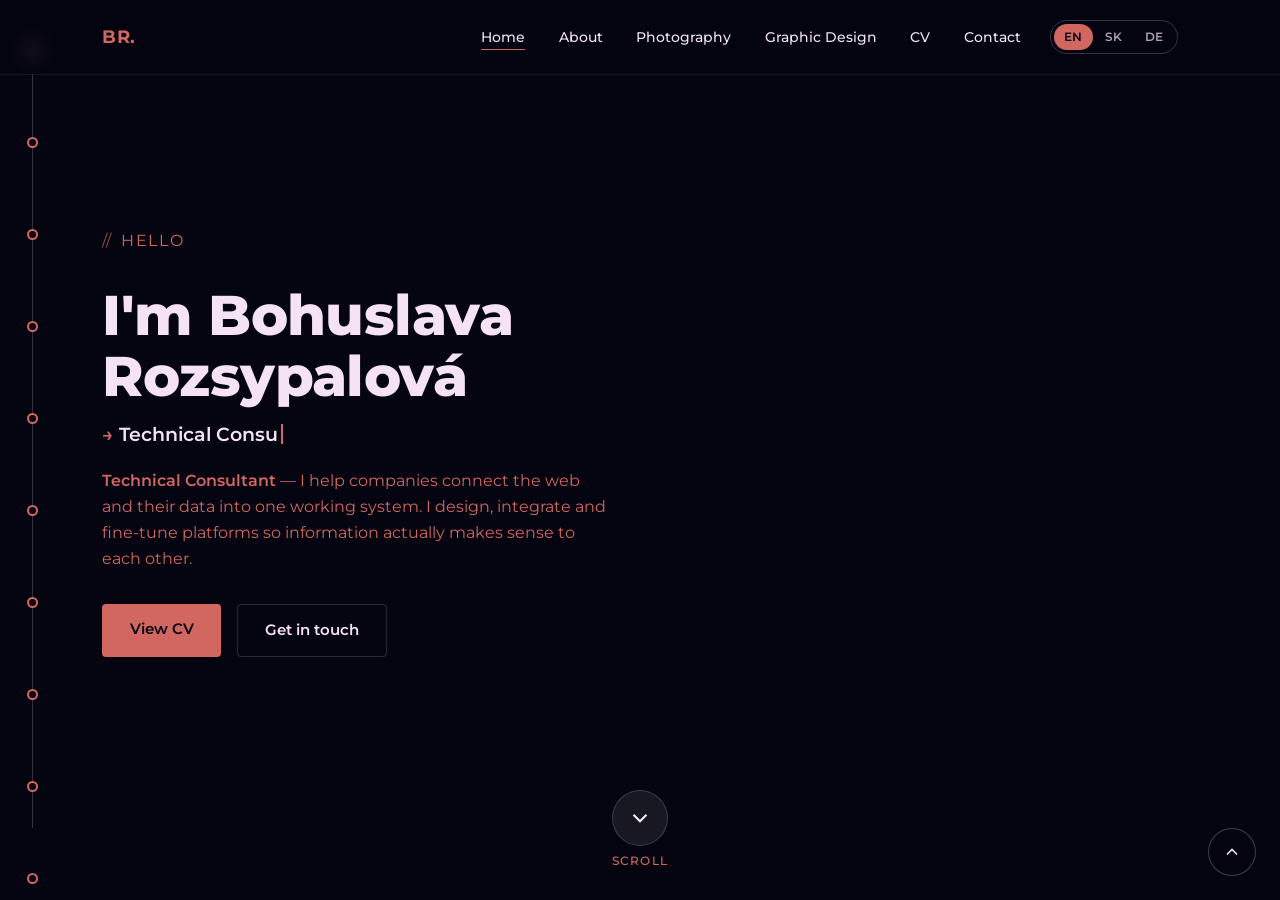
==== commit bcd744ab: "Update index.html" ====
--- a/index.html
+++ b/index.html
@@ -143,7 +143,7 @@
       <!-- 01 Graphic Portfolio -->
       <a class="more-card" href="https://bohuslavar.github.io/GraphicPortfolio/" target="_blank" rel="noopener">
         <div class="more-card-visual">
-  <img src="https://res.cloudinary.com/xbffrklb/image/upload/.../tvoj-obrazok.jpg" alt="Graphic Portfolio" loading="lazy">
+  <img src="https://res.cloudinary.com/livyisn3/image/upload/v1792050900/Untitled-4.jpg" alt="Graphic Portfolio" loading="lazy">
   <span class="more-card-num">01</span>
 </div>
         <div class="more-card-body">
@@ -155,7 +155,7 @@
       <!-- 02 Grandhotel -->
       <a class="more-card" href="https://bohuslavar.github.io/Grandhotel/" target="_blank" rel="noopener">
         <div class="more-card-visual">
-  <img src="https://res.cloudinary.com/xbffrklb/image/upload/.../tvoj-obrazok.jpg" alt="Graphic Portfolio" loading="lazy">
+  <img src="https://res.cloudinary.com/livyisn3/image/upload/v1792050900/grhtl.jpg" alt="Graphic Portfolio" loading="lazy">
   <span class="more-card-num">02</span>
 </div>
         <div class="more-card-body">
--- a/style.css
+++ b/style.css
@@ -152,12 +152,14 @@
    6. HOME (HERO) — meno, titulok, tlačidlá, fotka na pozadí
    ============================================================ */
 #home{
+  --hero-img:url('https://res.cloudinary.com/livyisn3/image/upload/v1789982651/BCKgrnd_image.png');
   display:flex; flex-direction:column; justify-content:center;
   background-image:var(--hero-img);
   background-repeat:no-repeat;
   background-position:75% center;
   background-size:cover;
   background-color:var(--ink);
+
 }
 .home-copy{max-width:56ch; position:relative; z-index:2;}
 .home-copy h1{ font-size:clamp(2.2rem, 5vw, 3.5rem); line-height:1.08; margin-bottom:1.1rem; } /* ExtraBold 800 (dedí z h1) */
@@ -700,3 +702,914 @@
   .more-card-visual{aspect-ratio:16/7;}
   .more-card-visual svg{width:44px; height:44px;}
 }
+
+/* ============================================================
+   20. PREPÍNAČ JAZYKOV (EN / SK / DE)
+   ============================================================ */
+.header-right{display:flex; align-items:center; gap:1.8rem;}
+.lang-switch{
+  display:flex; gap:2px; padding:3px;
+  border:1px solid rgba(245,227,243,0.2); border-radius:20px;
+}
+.lang-switch a{
+  font-family:var(--font-main); font-weight:600; font-size:0.72rem; letter-spacing:0.04em;
+  padding:4px 10px; border-radius:14px; color:var(--mist); opacity:0.7;
+  transition:opacity .2s, background .2s, color .2s;
+}
+.lang-switch a:hover{opacity:1;}
+.lang-switch a.active{background:var(--coral); color:var(--ink); opacity:1;}
+@media (max-width:860px){
+  .header-right{gap:1rem;}
+}
+
+/* ============================================================
+   21. KONTAKT — fotka + meno (sk.html, de.html)
+   ============================================================ */
+.contact-person{
+  display:flex; align-items:center; gap:1rem;
+  margin:0.4rem 0 1.4rem;
+}
+.contact-photo{
+  width:72px; height:72px; border-radius:50%;
+  border:2px solid var(--accent);
+}
+.contact-person-info{display:flex; flex-direction:column; gap:0.2rem;}
+.contact-person-info strong{font-weight:700; font-size:1rem; color:var(--text);}
+.contact-person-info span{font-weight:400; font-size:0.82rem; color:var(--muted); max-width:36ch;}
+@media (max-width:600px){
+  .contact-photo{width:60px; height:60px;}
+}
+
+/* ============================================================
+   22. MORE-CARDS — menšie kocky + obrázok v kocke
+   ============================================================ */
+#more > p.lead{margin-bottom:1.4rem;}
+.more-grid{gap:1rem; max-width:1150px;}
+
+.more-card-visual{aspect-ratio:16/9; overflow:hidden;}   /* bolo 4/3 — nižší náhľad */
+.more-card-visual svg{width:42px; height:42px;}
+
+.more-card-visual img{
+  position:absolute; inset:0; width:100%; height:100%;
+  object-fit:cover; transition:transform .4s ease;
+}
+.more-card:hover .more-card-visual img{transform:scale(1.06);}
+.more-card-visual::before{               /* jemné stmavenie kvôli číslu a štítku */
+  content:""; position:absolute; inset:0; z-index:1;
+  background:linear-gradient(180deg, rgba(5,5,17,0.35), rgba(5,5,17,0.05) 45%, rgba(5,5,17,0.35));
+}
+.more-card-num, .more-card-badge{z-index:2;}
+.more-card-visual svg{position:relative; z-index:2;}
+
+.more-card-body{padding:0.8rem 1rem 0.95rem; gap:0.3rem;}
+.more-card-body h3{font-size:0.95rem;}
+.more-card-body p{
+  font-size:0.78rem; line-height:1.45;
+  display:-webkit-box; -webkit-line-clamp:2; -webkit-box-orient:vertical; overflow:hidden; /* max 2 riadky */
+}
+.more-card-cta{padding-top:0.3rem; font-size:0.8rem;}
+
+/* Nízke obrazovky (notebooky) — ešte nižšie náhľady, aby bolo vidieť scroll tlačidlo */
+@media (max-height:820px) and (min-width:561px){
+  .more-card-visual{aspect-ratio:2/1;}
+}
+@media (max-width:560px){
+  .more-card-visual{aspect-ratio:16/7;}
+}
+
+/* ============================================================
+   23. KATEGÓRIE (Photography + Graphic Design) — fotka cez celú kocku
+   ============================================================ */
+.cat-grid{grid-template-columns:repeat(auto-fit, minmax(220px,1fr));}
+.cat-card{
+  position:relative; overflow:hidden; padding:0;
+  justify-content:flex-end; align-items:flex-start;   /* názov dole vľavo */
+}
+.cat-card-img{
+  position:absolute; inset:0;
+  width:100%; height:100%; border-radius:0;
+}
+.cat-card-img img{transition:transform .5s ease;}
+.cat-card:hover .cat-card-img img{transform:scale(1.06);}
+
+/* Jemné stmavenie spodnej časti, aby bol názov čitateľný */
+.cat-card::after{
+  content:""; position:absolute; inset:0; z-index:1; pointer-events:none;
+  background:linear-gradient(180deg, rgba(5,5,17,0) 45%, rgba(5,5,17,0.7) 100%);
+}
+.cat-card-title{
+  position:relative; z-index:2;
+  margin:0 0 0.9rem 0.9rem; padding:0.35rem 0.9rem;
+  border-radius:20px;
+  background:rgba(5,5,17,0.5);
+  backdrop-filter:blur(6px); -webkit-backdrop-filter:blur(6px);
+  color:#F5E3F3; font-size:0.9rem; letter-spacing:0.01em;
+}
+.cat-card:hover .cat-card-title{background:var(--terracotta);}/* ==================================================================
+   STYLE.CSS — Bohuslava Rozsypalová — Portfolio & CV
+   ------------------------------------------------------------------
+   Obsah :
+     1  Premenné — farebná paleta a písmo
+     2  Scroll kontajner (efekt "slide" cez scroll-snap)
+     3  Farby jednotlivých sekcií (striedanie tmavá/svetlá téma)
+     4  Pipeline — vertikálna značka vľavo
+     5  Hlavička a navigácia
+     6  Home (hero)
+     7  Scroll tlačidlo + "späť hore"
+     8  About
+     9  Motto (scratch-to-reveal)
+     10 Galérie (Photography aj Graphic Design — rovnaký mechanizmus)
+     11 Type & Color specimen
+     12 Pexeso (memory game)
+     13 CV
+     14 Kontakt
+     15 Všeobecné (animácie, focus)
+     16 Responzivita
+     17 Ďalšie stránky (#more) — 4 kocky + 3D tilt
+     18 Typewriter v úvode
+     19 Formulár — zakázané slová
+   ================================================================== */
+
+/* ============================================================
+   1. ZÁKLADNÉ PREMENNÉ — farebná paleta "Dusk Horizon"
+   ============================================================ */
+:root{
+  /* --- Farebná paleta "Dusk Horizon" --- */
+  --ink:#050511;
+  --plum:#311B2F;
+  --mauve:#6B354C;
+  --terracotta:#933A3C;
+  --coral:#D26661;
+  --mist:#F5E3F3;
+  --peach:#F2D1D0;
+
+  /* --- Písmo: Montserrat + zálohy Roboto / Helvetica / Arial --- */
+  --font-main: 'Montserrat', 'Roboto', 'Helvetica Neue', Helvetica, Arial, sans-serif;
+
+  /* --- Predvolená (fallback) téma sekcie  --- */
+  --bg: var(--ink);
+  --text: var(--mist);
+  --muted: var(--coral);
+  --accent: var(--coral);
+  --btn-text: var(--ink);
+  --line: rgba(245,227,243,0.16);
+  --radius: 4px;
+}
+*{margin:0;padding:0;box-sizing:border-box;}
+html{scroll-behavior:smooth;}
+body{
+  font-family:var(--font-main);
+  font-weight:400; /* Regular  */
+  background:var(--ink);
+  color:var(--text);
+  line-height:1.6;
+  overflow-x:hidden;
+}
+/* Nadpisy — Montserrat Bold/ExtraBold*/
+h1,h2,h3{font-family:var(--font-main); letter-spacing:-0.01em;}
+h1{font-weight:800;} /* ExtraBold — hero nadpis */
+h2{font-weight:700;} /* Bold — nadpisy sekcií */
+h3{font-weight:600;} /* SemiBold — menšie nadpisy (napr. v CV) */
+a{color:inherit;text-decoration:none;}
+img{max-width:100%; display:block;}
+::selection{background:var(--terracotta); color:var(--mist);}
+
+/* ============================================================
+   2. SCROLL KONTAJNER — slide efekt
+   ============================================================ */
+.scroller{ height:100vh; height:100dvh; overflow-y:scroll; scroll-snap-type:y proximity; }
+section{
+  min-height:100vh; min-height:100dvh;
+  scroll-snap-align:start;
+  position:relative;
+  display:flex; flex-direction:column; justify-content:center;
+  padding:6rem 8vw 7rem; /* väčší spodný priestor — scroll tlačidlo sa nikdy nebije s obsahom */
+  background:var(--bg);
+  color:var(--text);
+  transition:background .3s;
+}
+@media (prefers-reduced-motion: reduce){ html{scroll-behavior:auto;} .scroller{scroll-snap-type:none;} }
+
+.theme-a{ --bg:var(--ink);        --text:var(--mist); --muted:var(--coral); --accent:var(--coral);      --btn-text:var(--ink);  --line:rgba(245,227,243,0.16); }
+.theme-b{ --bg:var(--mist);       --text:var(--ink);  --muted:var(--mauve); --accent:var(--terracotta); --btn-text:var(--mist); --line:rgba(5,5,17,0.14); }
+.theme-c{ --bg:var(--plum);       --text:var(--mist); --muted:var(--coral); --accent:var(--coral);      --btn-text:var(--plum); --line:rgba(245,227,243,0.16); }
+.theme-d{ --bg:var(--peach);      --text:var(--ink);  --muted:var(--mauve); --accent:var(--terracotta); --btn-text:var(--peach);--line:rgba(5,5,17,0.12); }
+.theme-e{ --bg:var(--mauve);      --text:var(--mist); --muted:var(--peach); --accent:var(--peach);      --btn-text:var(--ink); --line:rgba(245,227,243,0.2); }
+.theme-f{ --bg:var(--coral);      --text:var(--ink);  --muted:var(--plum);  --accent:var(--ink);        --btn-text:var(--mist);--line:rgba(5,5,17,0.16); }
+
+/* ============================================================
+   4. "PIPELINE"
+   ============================================================ */
+.pipeline{ position:fixed; left:32px; top:0; bottom:0; width:2px; z-index:40; display:none; }
+@media (min-width:1050px){ .pipeline{display:block;} }
+.pipeline-track{ position:absolute; left:0; top:8vh; bottom:8vh; width:1px; background:rgba(245,227,243,0.2); }
+.pipeline-node{
+  position:absolute; left:-5px; width:11px; height:11px; border-radius:50%;
+  background:var(--ink); border:2px solid var(--coral);
+  transition:border-color .3s, background .3s, transform .3s; cursor:pointer;
+}
+.pipeline-node.active{ border-color:var(--mist); background:var(--terracotta); transform:scale(1.15); }
+.pipeline-node::after{
+  content:attr(data-label); position:absolute; left:22px; top:50%; transform:translateY(-50%);
+  font-family:var(--font-main); font-weight:500; font-size:0.64rem; color:var(--mist);
+  background:rgba(5,5,17,0.8); padding:2px 7px; border-radius:3px;
+  white-space:nowrap; opacity:0; transition:opacity .2s; pointer-events:none;
+}
+.pipeline-node:hover::after{opacity:1;}
+
+/* ============================================================
+   5. HLAVIČKA A NAVIGÁCIA
+   ============================================================ */
+header{
+  position:fixed; top:0; left:0; right:0; z-index:50;
+  display:flex; align-items:center; justify-content:space-between;
+  padding:20px 8vw;
+  background:rgba(5,5,17,0.72); /* tmavý polopriehľadný pás — funguje nad každou témou */
+  backdrop-filter:blur(10px);
+  -webkit-backdrop-filter:blur(10px);
+  border-bottom:1px solid rgba(245,227,243,0.08);
+}
+.logo{ font-family:var(--font-main); font-weight:700; font-size:1.1rem; color:var(--coral); letter-spacing:0.02em; }
+nav ul{ list-style:none; display:flex; gap:2.1rem; }
+nav a{ font-family:var(--font-main); font-weight:500; font-size:0.88rem; color:var(--mist); position:relative; padding:4px 0; }
+nav a::after{ content:""; position:absolute; left:0; bottom:0; width:0; height:1.5px; background:var(--coral); transition:width .25s; }
+nav a:hover::after, nav a.active::after{width:100%;}
+.nav-toggle{ display:none; background:none; border:none; color:var(--mist); font-size:1.6rem; cursor:pointer; z-index:60; }
+@media (max-width:860px){
+  nav ul{
+    position:fixed; top:0; right:0; height:100vh; height:100dvh; width:min(80vw,320px);
+    background:var(--ink); flex-direction:column; justify-content:center;
+    gap:1.7rem; padding:0 2.4rem; transform:translateX(100%); transition:transform .3s;
+    box-shadow:-8px 0 30px rgba(0,0,0,0.35);
+  }
+  nav ul.open{transform:translateX(0);}
+  .nav-toggle{display:block;}
+}
+
+/* Malý "eyebrow" label nad nadpismi (napr. "// about me") */
+.eyebrow{
+  font-family:var(--font-main); font-weight:600; /* SemiBold */
+  text-transform:uppercase; letter-spacing:0.1em;
+  color:var(--accent); font-size:0.78rem;
+  margin-bottom:0.9rem; display:flex; align-items:center; gap:0.6rem;
+}
+.eyebrow::before{content:"//"; color:var(--muted); opacity:0.7; text-transform:none; letter-spacing:0;}
+
+/* ============================================================
+   6. HOME (HERO) — meno, titulok, tlačidlá, fotka na pozadí
+   ============================================================ */
+#home{
+  --hero-img:url('https://res.cloudinary.com/livyisn3/image/upload/v1789982651/BCKgrnd_image.png');
+  display:flex; flex-direction:column; justify-content:center;
+  background-image:var(--hero-img);
+  background-repeat:no-repeat;
+  background-position:75% center;
+  background-size:cover;
+  background-color:var(--ink);
+
+}
+.home-copy{max-width:56ch; position:relative; z-index:2;}
+.home-copy h1{ font-size:clamp(2.2rem, 5vw, 3.5rem); line-height:1.08; margin-bottom:1.1rem; } /* ExtraBold 800 (dedí z h1) */
+.home-copy .role{color:var(--accent); font-weight:600;}
+.home-copy p{ font-weight:400; color:var(--muted); max-width:46ch; margin-bottom:2rem; font-size:1.02rem; }
+.btn-row{display:flex; gap:1rem; flex-wrap:wrap;}
+.btn{
+  display:inline-block; padding:0.85rem 1.7rem; border-radius:var(--radius);
+  font-family:var(--font-main); font-weight:600; /* SemiBold — tlačidlá */
+  font-size:0.95rem; transition:transform .2s, background .2s, border-color .2s, opacity .2s;
+  cursor:pointer; border:none;
+}
+.btn-primary{background:var(--accent); color:var(--btn-text);}
+.btn-primary:hover{transform:translateY(-2px); opacity:0.9;}
+.btn-ghost{border:1.5px solid var(--line); color:var(--text); background:transparent;}
+.btn-ghost:hover{border-color:var(--accent); transform:translateY(-2px);}
+.btn[disabled]{opacity:0.5; cursor:not-allowed; transform:none;}
+
+/* ============================================================
+   7. SCROLL TLAČIDLO
+   ============================================================ */
+.scroll-cue{
+  position:absolute; bottom:2rem; left:50%; transform:translateX(-50%);
+  display:flex; flex-direction:column; align-items:center; gap:8px;
+  background:none; border:none; cursor:pointer; color:var(--text);
+}
+.scroll-circle{
+  width:56px; height:56px; border-radius:50%;
+  border:1.5px solid var(--line);
+  background:rgba(255,255,255,0.08);
+  display:flex; align-items:center; justify-content:center;
+  transition:transform .2s, border-color .2s, background .2s;
+}
+.scroll-cue:hover .scroll-circle{ border-color:var(--accent); background:rgba(255,255,255,0.16); transform:translateY(3px); }
+.scroll-circle svg{width:26px; height:26px; animation:bob 1.8s ease-in-out infinite;}
+.scroll-label{
+  font-family:var(--font-main); font-weight:500; font-size:0.72rem;
+  letter-spacing:0.1em; text-transform:uppercase; color:var(--muted);
+}
+@keyframes bob{0%,100%{transform:translateY(0);}50%{transform:translateY(6px);}}
+@media (prefers-reduced-motion: reduce){.scroll-circle svg{animation:none;}}
+
+/* "Späť hore"  */
+.back-to-top{
+  position:fixed; right:24px; bottom:24px; z-index:45;
+  width:48px; height:48px; border-radius:50%;
+  background:rgba(5,5,17,0.75); border:1.5px solid rgba(245,227,243,0.25);
+  color:var(--mist); display:flex; align-items:center; justify-content:center;
+  cursor:pointer; opacity:0; pointer-events:none;
+  transition:opacity .25s, transform .25s, border-color .25s;
+  backdrop-filter:blur(6px); -webkit-backdrop-filter:blur(6px);
+}
+.back-to-top.visible{opacity:1; pointer-events:auto;}
+.back-to-top:hover{transform:translateY(-3px); border-color:var(--coral);}
+@media (max-width:600px){ .back-to-top{right:16px; bottom:16px; width:42px; height:42px;} }
+
+/* ============================================================
+   8. ABOUT — štatistiky + text o mne
+   ============================================================ */
+.about-grid{ display:grid; grid-template-columns:0.85fr 1.15fr; gap:3.5rem; align-items:start; }
+.about-stats{display:flex; flex-direction:column; gap:1rem;}
+.stat{
+  display:flex; align-items:center; gap:1rem;
+  border:1px solid var(--line); border-radius:10px;
+  padding:1rem 1.2rem; background:rgba(255,255,255,0.04);
+  transition:transform .2s, border-color .2s, background .2s, color .2s;
+  cursor:default;
+}
+/* Hover = "rozsvietenie": pozadie sa zmení na accent farbu témy,
+   text (číslo, popisok aj ikonka) prejde na kontrastnú --btn-text farbu */
+.stat:hover{transform:translateX(4px); border-color:var(--accent); background:var(--accent);}
+.stat strong{display:block; font-family:var(--font-main); font-weight:800; font-size:1.5rem; transition:color .2s;} /* ExtraBold — čísla */
+.stat span{color:var(--muted); font-weight:400; font-size:0.85rem; transition:color .2s;}
+.stat .stat-icon{font-size:1.8rem; color:var(--text); font-weight:400; transition:color .2s;}
+/* Obrázkový placeholder namiesto emoji ikonky pri štatistike (fixná veľkosť!) */
+.stat .stat-icon-slot{width:80px; height:70px; border-radius:50%; flex-shrink:0;}
+.stat:hover strong, .stat:hover span, .stat:hover .stat-icon{color:var(--btn-text);}
+
+.about-text h2{font-size:clamp(1.8rem,3.5vw,2.4rem); margin-bottom:1.2rem;}
+.about-text p{font-weight:400; color:var(--muted); margin-bottom:1rem; max-width:60ch;}
+.chips{display:flex; flex-wrap:wrap; gap:0.6rem; margin-top:1.6rem;}
+.chip{
+  display:inline-flex; align-items:center; gap:0.4rem;
+  font-family:var(--font-main); font-weight:500; font-size:0.76rem; padding:6px 13px;
+  border:1px solid var(--line); border-radius:20px; color:var(--text);
+  background:rgba(255,255,255,0.04); transition:border-color .2s, transform .2s, background .2s, color .2s;
+  cursor:default;
+}
+/* Hover = "rozsvietenie", rovnaký princíp ako pri .stat vyššie */
+.chip:hover{border-color:var(--accent); background:var(--accent); color:var(--btn-text); transform:translateY(-2px);}
+.chip-icon{font-size:0.9rem;}
+/* Obrázkový placeholder namiesto emoji ikonky v chipe (fixná veľkosť!) */
+.chip .chip-icon-slot{width:16px; height:16px; border-radius:50%; flex-shrink:0;}
+
+/* ============================================================
+   9. MOTTO — (scratch-to-reveal)
+   ============================================================ */
+#motto{align-items:center; text-align:center;}
+.motto-wrap{max-width:720px; margin:0 auto;}
+.motto-wrap .eyebrow{justify-content:center;}
+.motto-wrap h2{font-size:clamp(1.6rem,3vw,2.1rem); margin-bottom:0.4rem;}
+.motto-hint{font-weight:300; color:var(--muted); font-size:0.9rem; margin-bottom:2rem;} /* Light — jemná poznámka */
+.scratch-box{
+  position:relative; width:100%; max-width:640px; aspect-ratio:16/7; margin:0 auto;
+  border-radius:8px; overflow:hidden; border:1px solid var(--line); background:var(--ink);
+  touch-action:none;
+}
+.scratch-message{
+  position:absolute; inset:0; display:flex; align-items:center; justify-content:center;
+  padding:1.5rem; font-family:var(--font-main); font-weight:700; font-size:clamp(1.05rem, 2.4vw, 1.6rem);
+  color:var(--coral); text-align:center; background:var(--plum);
+}
+.scratch-canvas{position:absolute; inset:0; width:100%; height:100%; cursor:grab;}
+.scratch-reset{
+  margin-top:1.6rem; font-family:var(--font-main); font-weight:500; font-size:0.78rem; color:var(--muted);
+  background:none; border:1px solid var(--line); border-radius:20px; padding:8px 16px; cursor:pointer;
+}
+.scratch-reset:hover{border-color:var(--accent); color:var(--text);}
+
+/* ============================================================
+   10. GALÉRIE (Photography aj Graphic Design) + Lightbox
+   ============================================================ */
+.gallery-section h2{font-size:clamp(1.8rem,3.5vw,2.4rem); margin-bottom:0.5rem;}
+.gallery-section > p.lead{font-weight:300; color:var(--muted); max-width:58ch; margin-bottom:2rem;}
+
+.cat-grid{display:grid; grid-template-columns:repeat(auto-fit, minmax(170px,1fr)); gap:1.1rem;}
+.cat-card{
+  aspect-ratio:4/3; border-radius:8px; border:1px solid var(--line);
+  background:rgba(255,255,255,0.04); display:flex; flex-direction:column;
+  align-items:center; justify-content:center; gap:0.7rem; cursor:pointer;
+  transition:transform .2s, border-color .2s, background .2s;
+  font-family:var(--font-main); color:var(--text);
+}
+.cat-card:hover{transform:translateY(-3px); border-color:var(--accent); background:rgba(255,255,255,0.08);}
+/* Obrázok v kartičke kategórie — štvorcový (nie kruhový), aby fotky
+   nemuseli byť orezané do kruhu a lepšie "sedeli" v štvorcovej ploche */
+.cat-card-img{width:112px; height:88px; border-radius:8px;}
+.cat-card-title{font-weight:600; font-size:0.95rem;}
+
+
+.img-slot{
+  display:inline-flex; align-items:center; justify-content:center;
+  overflow:hidden; flex-shrink:0; background:rgba(255,255,255,0.05);
+}
+.img-slot img{width:100%; height:100%; object-fit:cover; display:block; border-radius:inherit;}
+.img-fallback{
+  display:none; align-items:center; justify-content:center; text-align:center;
+  width:100%; height:100%; border:1px dashed var(--line); border-radius:inherit;
+  font-family:var(--font-main); font-weight:600; font-size:0.6rem; letter-spacing:0.04em;
+  color:var(--muted); background:rgba(255,255,255,0.04); padding:2px; line-height:1.15;
+}
+
+.category-detail{margin-top:0.4rem;}
+.back-link{
+  display:inline-flex; align-items:center; gap:0.4rem;
+  font-family:var(--font-main); font-weight:600; font-size:0.85rem;
+  color:var(--text); background:rgba(255,255,255,0.05);
+  border:1px solid var(--line); border-radius:20px; cursor:pointer;
+  margin-bottom:1.5rem; padding:8px 16px; transition:border-color .2s, background .2s, color .2s;
+}
+.back-link:hover{color:var(--accent); border-color:var(--accent); background:rgba(255,255,255,0.09);}
+.cat-hero{ display:grid; grid-template-columns:1.1fr 0.9fr; gap:2rem; align-items:center; margin-bottom:2rem; }
+.cat-hero-image{aspect-ratio:4/3; margin:0;}
+.cat-hero-copy h3{font-size:1.5rem; margin-bottom:0.6rem;}
+.cat-hero-copy p{font-weight:400; color:var(--muted); margin-bottom:0; max-width:44ch;}
+
+.grid{ display:grid; grid-template-columns:repeat(auto-fit, minmax(200px,1fr)); gap:1.1rem; }
+
+/* Stránkovanie miniatúr pod galériou — vždy zobrazuje 4 fotky naraz,
+   šípky prepínajú na ďalšiu/predchádzajúcu štvoricu. Ak je fotiek
+   v kategórii 4 alebo menej, celý riadok sa skryje (rieši script.js). */
+.thumb-pagination{
+  display:flex; align-items:center; justify-content:center; gap:1rem;
+  margin-top:1.2rem;
+}
+/* DÔLEŽITÉ: bez tohto pravidla by atribút "hidden" nefungoval, lebo
+   .thumb-pagination{display:flex} má rovnakú "silu" ako prehliadačove
+   predvolené pravidlo pre [hidden] — týmto ho jednoznačne prebijeme. */
+.thumb-pagination[hidden]{display:none;}
+.thumb-nav{
+  width:38px; height:38px; border-radius:50%;
+  border:1px solid var(--line); background:rgba(255,255,255,0.05);
+  color:var(--text); font-size:1.3rem; line-height:1; cursor:pointer;
+  display:flex; align-items:center; justify-content:center;
+  transition:border-color .2s, background .2s;
+}
+.thumb-nav:hover:not(:disabled){border-color:var(--accent); background:rgba(255,255,255,0.1);}
+.thumb-nav:disabled{opacity:0.3; cursor:not-allowed;}
+.thumb-page-indicator{
+  font-family:var(--font-main); font-weight:500; font-size:0.8rem; color:var(--muted); min-width:3.2em; text-align:center;
+}
+.tile{
+  aspect-ratio:4/3; border-radius:6px; border:1px solid var(--line);
+  display:flex; align-items:flex-end; padding:14px; position:relative; overflow:hidden;
+  background:rgba(255,255,255,0.04); cursor:pointer;
+}
+.tile img{position:absolute; inset:0; width:100%; height:100%; object-fit:cover;}
+.tile::before{content:""; position:absolute; inset:0; opacity:0.92;}
+.tile span{position:relative; font-family:var(--font-main); font-weight:500; font-size:0.74rem; color:#fff; z-index:1; text-shadow:0 1px 3px rgba(0,0,0,0.6);}
+.tile[data-has-img="true"]::before{display:none;}
+/* Farebné pozadia placeholder dlaždíc — striedanie kombinácií z novej palety */
+.tile:nth-child(6n+1)::before{background:linear-gradient(135deg,#6B354C,#311B2F);}
+.tile:nth-child(6n+2)::before{background:linear-gradient(135deg,#D26661,#6B354C);}
+.tile:nth-child(6n+3)::before{background:linear-gradient(135deg,#311B2F,#050511);}
+.tile:nth-child(6n+4)::before{background:linear-gradient(135deg,#F2D1D0,#D26661);}
+.tile:nth-child(6n+5)::before{background:linear-gradient(135deg,#6B354C,#050511);}
+.tile:nth-child(6n+6)::before{background:linear-gradient(135deg,#D26661,#311B2F);}
+.tile:hover{transform:translateY(-3px); transition:transform .2s;}
+
+/* Lightbox — zväčšenie fotky po kliknutí (s max. veľkosťou) + šípky ďalej/späť */
+.lightbox{ position:fixed; inset:0; z-index:100; background:rgba(5,5,17,0.92); display:none; align-items:center; justify-content:center; padding:4vh 4vw; }
+.lightbox.open{display:flex;}
+.lightbox-inner{ position:relative; max-width:min(90vw, 900px); max-height:85vh; }
+.lightbox-inner img, .lightbox-inner .lb-placeholder{ max-width:min(90vw, 900px); max-height:85vh; width:auto; height:auto; border-radius:6px; display:block; }
+.lb-placeholder{ width:min(90vw,700px); aspect-ratio:4/3; display:flex; align-items:center; justify-content:center; color:#fff; font-family:var(--font-main); font-weight:500; font-size:0.95rem; background:#933A3C; }
+.lightbox-close{ position:absolute; top:-42px; right:0; background:none; border:none; color:#F5E3F3; font-size:1.8rem; cursor:pointer; line-height:1; }
+.lightbox-caption{ text-align:center; margin-top:0.8rem; color:#D26661; font-family:var(--font-main); font-weight:400; font-size:0.8rem; }
+.lightbox-nav{
+  position:absolute; top:50%; transform:translateY(-50%);
+  background:rgba(5,5,17,0.6); border:1px solid rgba(245,227,243,0.3);
+  color:#F5E3F3; width:44px; height:44px; border-radius:50%;
+  font-size:1.7rem; line-height:1; cursor:pointer; display:flex; align-items:center; justify-content:center;
+}
+.lightbox-nav:hover{border-color:#D26661;}
+.lightbox-prev{left:-58px;}
+.lightbox-next{right:-58px;}
+@media (max-width:760px){
+  .lightbox-prev{left:6px;}
+  .lightbox-next{right:6px;}
+  .lightbox-nav{width:38px; height:38px; font-size:1.3rem;}
+}
+
+/* ============================================================
+   11. TYPE & COLOR SPECIMEN — ukážka písma a novej farebnej palety
+   ============================================================ */
+.specimen-grid{display:flex; flex-direction:column; gap:2.4rem; max-width:850px;}
+.spec-row{border-bottom:1px solid var(--line); padding-bottom:1.6rem;}
+.spec-label{font-family:var(--font-main); font-weight:600; font-size:0.78rem; color:var(--muted); margin-bottom:0.5rem;}
+.spec-h1{font-family:var(--font-main); font-weight:800; font-size:clamp(2rem,4vw,3rem); line-height:1.1;} /* ExtraBold */
+.spec-h2{font-family:var(--font-main); font-weight:700; font-size:1.7rem;} /* Bold */
+.spec-h3{font-family:var(--font-main); font-weight:600; font-size:1.2rem;} /* SemiBold */
+.spec-medium{font-family:var(--font-main); font-weight:500; font-size:1rem;} /* Medium */
+.spec-light{font-family:var(--font-main); font-weight:300; font-size:1rem;} /* Light */
+.spec-body{font-family:var(--font-main); font-weight:400; font-size:1rem; max-width:60ch; color:var(--muted);} /* Regular */
+.swatches{display:flex; flex-wrap:wrap; gap:0.9rem; margin-top:0.6rem;}
+.swatch{width:96px;}
+.swatch-color{height:56px; border-radius:5px; border:1px solid var(--line); margin-bottom:6px;}
+.swatch span{font-family:var(--font-main); font-weight:400; font-size:0.68rem; color:var(--muted); display:block;}
+
+/* ============================================================
+   12. PEXESO (MEMORY GAME) — 10 dvojíc / 20 kariet
+   ============================================================ */
+#game{align-items:center; padding-bottom:8rem;} /* extra priestor dole, aby sa scroll tlačidlo nebilo s textom */
+.game-wrap{max-width:640px; margin:0 auto; width:100%; text-align:center;}
+.game-wrap .eyebrow{justify-content:center;}
+.game-hud{display:flex; justify-content:center; gap:2rem; margin:1rem 0 1.6rem; font-family:var(--font-main); font-weight:500; font-size:0.85rem; color:var(--muted);}
+.memory-grid{
+  display:grid; grid-template-columns:repeat(5, 1fr); gap:0.6rem; max-width:560px; margin:0 auto;
+}
+.mem-card{ aspect-ratio:1/1; perspective:600px; cursor:pointer; }
+.mem-card-inner{ position:relative; width:100%; height:100%; transition:transform .5s; transform-style:preserve-3d; }
+.mem-card.flipped .mem-card-inner, .mem-card.matched .mem-card-inner{transform:rotateY(180deg);}
+.mem-face{
+  position:absolute; inset:0; display:flex; align-items:center; justify-content:center;
+  border-radius:6px; backface-visibility:hidden; font-size:1.4rem;
+}
+/* Predná strana karty (tá, čo vidno PRED kliknutím) — namiesto farby
+   používa jeden spoločný "cover" obrázok pre všetky karty naraz.
+   URL sa nastavuje raz v script.js (premenná memCoverImage) a odtiaľ
+   sem príde cez CSS premennú --mem-cover-img. Kým URL nie je nastavená,
+   zostane vidieť len farba var(--plum) ako záloha. */
+.mem-front{
+  background: var(--plum) var(--mem-cover-img, none) center / cover no-repeat;
+  border:1px solid var(--line); color:var(--coral); font-family:var(--font-main); font-weight:700; font-size:0.9rem;
+}
+.mem-back{background:var(--coral); padding:4px; transform:rotateY(180deg);}
+.mem-card.matched .mem-back{background:var(--terracotta);}
+.mem-img-slot{width:100%; height:100%; border-radius:4px;}
+.mem-img-slot .img-fallback{font-size:0.62rem;}
+.game-note{font-weight:300; color:var(--muted); font-size:0.85rem; margin-top:1.6rem; max-width:56ch; margin-left:auto; margin-right:auto;}
+.game-reset{
+  margin-top:1.2rem; font-family:var(--font-main); font-weight:500; font-size:0.78rem; color:var(--muted);
+  background:none; border:1px solid var(--line); border-radius:20px; padding:8px 16px; cursor:pointer;
+}
+.game-reset:hover{border-color:var(--accent); color:var(--text);}
+.game-win{font-family:var(--font-main); font-weight:700; color:var(--accent); font-size:1.1rem; margin-top:1rem; min-height:1.4em;}
+
+/* ============================================================
+   13. CV — časová os, zručnosti, certifikáty
+   ============================================================ */
+#cv h2{font-size:clamp(1.8rem,3.5vw,2.4rem); margin-bottom:0.6rem;}
+.cv-top{display:flex; justify-content:space-between; align-items:flex-end; flex-wrap:wrap; gap:1rem; margin-bottom:2rem;}
+/* Dvojstĺpcové rozloženie: vľavo ikonky "čo robím", vpravo timeline + zručnosti */
+.cv-layout{display:grid; grid-template-columns:190px 1fr; gap:2.4rem; align-items:start;}
+.cv-icons{display:flex; flex-direction:column; gap:1.1rem; position:sticky; top:6rem;}
+.cv-icon-item{
+  display:flex; flex-direction:column; align-items:center; text-align:center; gap:0.5rem;
+  padding:1rem 0.6rem; border:1px solid var(--line); border-radius:8px;
+  background:rgba(255,255,255,0.05);
+}
+.cv-icon-item .cv-icon-slot{width:68px; height:44px; border-radius:34%;}
+.cv-icon-item span:last-child{font-family:var(--font-main); font-weight:500; font-size:0.76rem; color:var(--muted);}
+.cv-scroll{max-height:56vh; overflow-y:auto; padding-right:0.6rem;}
+.cv-scroll::-webkit-scrollbar{width:6px;}
+.cv-scroll::-webkit-scrollbar-thumb{background:var(--muted); border-radius:3px;}
+.timeline{display:flex; flex-direction:column; gap:0; max-width:74ch;}
+.t-item{display:grid; grid-template-columns:130px 1fr; gap:1.6rem; padding:1.2rem 0; border-bottom:1px solid var(--line);}
+.t-item:first-child{padding-top:0;}
+.t-item .period{font-family:var(--font-main); font-weight:600; color:var(--accent); font-size:0.8rem;} /* SemiBold — dátumy */
+.t-item h3{font-size:1rem; margin-bottom:0.15rem;}
+.t-item .role{font-weight:500; font-size:0.88rem; color:var(--muted); margin-bottom:0.5rem; display:block;}
+.t-item ul{padding-left:1.1rem; color:var(--muted); font-weight:400; font-size:0.88rem;}
+.t-item ul li{margin-bottom:0.3rem;}
+.cv-skills{margin-top:2.4rem;}
+.cv-skills h3{font-size:1.1rem; margin-bottom:1rem;}
+.skill-cats{display:grid; grid-template-columns:repeat(auto-fit,minmax(220px,1fr)); gap:1.4rem;}
+.skill-cat span.cat-title{font-family:var(--font-main); font-weight:600; font-size:0.85rem; color:var(--accent); display:flex; align-items:center; gap:0.5rem; margin-bottom:0.6rem;}
+.skill-cat .skill-icon-slot{width:50px; height:45px; border-radius:50%;}
+.skill-tags{display:flex; flex-wrap:wrap; gap:0.4rem;}
+.skill-tag{
+  font-family:var(--font-main); font-weight:500; font-size:0.74rem;
+  padding:4px 11px; border:1px solid var(--line); border-radius:14px; color:var(--text);
+  background:rgba(255,255,255,0.06);
+}
+
+/* ============================================================
+   14. KONTAKT — formulár (FormSubmit, posiela iba na jeden email)
+   ============================================================ */
+.contact-grid{display:grid; grid-template-columns:1fr 1fr; gap:3.5rem; align-items:start;}
+#contact h2{font-size:clamp(1.8rem,3.5vw,2.4rem); margin-bottom:1rem;}
+#contact .contact-grid > div:first-child p{font-weight:400; color:var(--muted); max-width:44ch; margin-bottom:1.6rem;}
+.contact-links{display:flex; flex-direction:column; gap:0.8rem;}
+.contact-links a, .contact-links span{
+  font-family:var(--font-main); font-weight:500; font-size:0.9rem; color:var(--text);
+  border-bottom:1px solid var(--line); padding-bottom:6px; width:fit-content;
+}
+.contact-links a:hover{color:var(--accent);}
+form{display:flex; flex-direction:column; gap:1rem;}
+label{font-family:var(--font-main); font-weight:500; font-size:0.8rem; color:var(--muted); margin-bottom:0.35rem; display:block;}
+input, textarea{
+  width:100%; background:rgba(255,255,255,0.05); border:1px solid var(--line); color:var(--text);
+  padding:0.75rem 0.9rem; border-radius:var(--radius); font-family:var(--font-main); font-weight:400; font-size:0.95rem;
+}
+input:focus, textarea:focus{outline:2px solid var(--accent); outline-offset:1px;}
+textarea{resize:vertical; min-height:110px;}
+.form-status{font-weight:500; font-size:0.85rem; color:var(--accent); min-height:1.2em;}
+footer{
+  padding:1.4rem 8vw; display:flex; justify-content:space-between;
+  font-family:var(--font-main); font-weight:400; font-size:0.74rem; color:var(--coral);
+  border-top:1px solid rgba(245,227,243,0.12); flex-wrap:wrap; gap:0.5rem;
+  background:var(--ink);
+}
+
+/* ============================================================
+   15. VŠEOBECNÉ — animácie pri scrollovaní, focus štýl
+   ============================================================ */
+[data-reveal]{opacity:0; transform:translateY(18px); transition:opacity .6s ease, transform .6s ease;}
+[data-reveal].in{opacity:1; transform:translateY(0);}
+@media (prefers-reduced-motion: reduce){[data-reveal]{opacity:1; transform:none; transition:none;}}
+a:focus-visible, button:focus-visible{outline:2px solid var(--accent); outline-offset:3px;}
+
+/* ============================================================
+   16. RESPONZIVITA — postupné zmenšovanie pre tablet/mobil
+   ============================================================ */
+@media (max-width:1080px){ section{padding:6rem 6vw 6.5rem;} }
+@media (max-width:900px){
+  /* Mobil: fotka sa priblíži (cover) a zameria na tvár, namiesto
+     zmenšenia celej fotky nad nadpis. Tmavý gradient navrchu
+     zabezpečuje čitateľnosť textu. */
+  #home{
+    background-image:
+      linear-gradient(180deg, rgba(5,5,17,0.35) 0%, rgba(5,5,17,0.85) 55%, var(--ink) 100%),
+      var(--hero-img);
+    background-size:cover, cover;
+    background-position:center, 74% 16%;
+    background-repeat:no-repeat, no-repeat;
+  }
+  .about-grid, .contact-grid{grid-template-columns:1fr;}
+  .cat-hero{grid-template-columns:1fr;}
+  .cv-top{flex-direction:column; align-items:flex-start;}
+  .cv-layout{grid-template-columns:1fr;}
+  .cv-icons{flex-direction:row; flex-wrap:wrap; position:static; justify-content:center;}
+  .cv-icon-item{flex:1 1 110px;}
+}
+@media (max-width:480px){
+  .memory-grid{grid-template-columns:repeat(4,1fr);}
+}
+@media (max-width:600px){
+  section{padding:5.5rem 6vw 6rem;}
+  header{padding:16px 6vw;}
+  .t-item{grid-template-columns:1fr; gap:0.3rem;}
+  .btn-row{gap:0.7rem;}
+  .btn{padding:0.75rem 1.3rem; font-size:0.9rem;}
+  .grid{grid-template-columns:repeat(auto-fit, minmax(140px,1fr)); gap:0.8rem;}
+  footer{flex-direction:column; text-align:center;}
+  .swatches{gap:0.6rem;}
+  .swatch{width:78px;}
+  .scroll-circle{width:48px; height:48px;}
+  .scroll-circle svg{width:22px; height:22px;}
+}
+@media (max-width:420px){
+  .home-copy h1{font-size:1.9rem;}
+}
+
+/* ============================================================
+   17. ĎALŠIE STRÁNKY (#more) — 4 kocky vedľa seba
+   ============================================================ */
+#more h2{font-size:clamp(1.8rem,3.5vw,2.4rem); margin-bottom:0.5rem;}
+#more > p.lead{font-weight:300; color:var(--muted); max-width:58ch; margin-bottom:2.2rem;}
+
+.more-grid{
+  display:grid;
+  grid-template-columns:repeat(4, minmax(0,1fr));
+  gap:1.3rem;
+}
+
+.more-card{
+  position:relative;
+  display:flex; flex-direction:column;
+  border:1px solid var(--line); border-radius:12px;
+  background:rgba(255,255,255,0.04);
+  overflow:hidden;
+  color:var(--text);
+  transform:perspective(900px) rotateX(0) rotateY(0);
+  transform-style:preserve-3d;
+  transition:transform .35s ease, border-color .25s, box-shadow .25s;
+  will-change:transform;
+}
+.more-card:hover{
+  border-color:var(--accent);
+  box-shadow:0 18px 40px -18px rgba(210,102,97,0.55);
+}
+/* Počas pohybu myši script.js prepína triedu .is-tilting — rýchlejšia odozva */
+.more-card.is-tilting{transition:transform .08s linear, border-color .25s, box-shadow .25s;}
+
+/* Horná "vizuálna" časť kocky — gradient z palety Dusk Horizon + ikonka */
+.more-card-visual{
+  position:relative;
+  aspect-ratio:4/3;
+  display:flex; align-items:center; justify-content:center;
+  color:var(--mist);
+}
+.more-card:nth-child(1) .more-card-visual{background:linear-gradient(135deg,#D26661,#6B354C);}
+.more-card:nth-child(2) .more-card-visual{background:linear-gradient(135deg,#933A3C,#311B2F);}
+.more-card:nth-child(3) .more-card-visual{background:linear-gradient(135deg,#F2D1D0,#D26661);}
+.more-card:nth-child(4) .more-card-visual{background:linear-gradient(135deg,#6B354C,#050511);}
+.more-card:nth-child(3) .more-card-visual{color:var(--ink);}
+
+.more-card-visual svg{
+  width:58px; height:58px;
+  transform:translateZ(30px);           /* ikonka "vystúpi" pri naklonení */
+  transition:transform .35s ease;
+}
+.more-card:hover .more-card-visual svg{transform:translateZ(30px) scale(1.08);}
+
+.more-card-num{
+  position:absolute; top:12px; left:14px;
+  font-weight:700; font-size:0.72rem; letter-spacing:0.1em; opacity:0.75;
+}
+.more-card-badge{
+  position:absolute; top:10px; right:12px;
+  font-weight:600; font-size:0.62rem; letter-spacing:0.08em; text-transform:uppercase;
+  padding:3px 9px; border-radius:20px;
+  background:rgba(5,5,17,0.55); color:var(--mist);
+}
+
+.more-card-body{
+  display:flex; flex-direction:column; gap:0.45rem;
+  padding:1.1rem 1.2rem 1.3rem; flex:1;
+}
+.more-card-body h3{font-size:1.05rem;}
+.more-card-body p{font-weight:400; font-size:0.84rem; line-height:1.55; opacity:0.75;}
+.more-card-cta{
+  margin-top:auto; padding-top:0.6rem;
+  display:inline-flex; align-items:center; gap:0.4rem;
+  font-weight:600; font-size:0.84rem; color:var(--accent);
+}
+.more-card-cta span{transition:transform .2s;}
+.more-card:hover .more-card-cta span{transform:translateX(4px);}
+.more-card.is-soon .more-card-cta{color:var(--muted); opacity:0.7;}
+
+/* ============================================================
+   17b. ODLESK pri 3D tilte — pozícia sa nastavuje zo script.js (JS 10) cez --gx / --gy
+   ============================================================ */
+.more-card::after{
+  content:""; position:absolute; inset:0; pointer-events:none;
+  background:radial-gradient(circle at var(--gx,50%) var(--gy,50%), rgba(255,255,255,0.22), transparent 55%);
+  opacity:0; transition:opacity .25s;
+}
+.more-card:hover::after{opacity:1;}
+
+/* ============================================================
+   18. TYPEWRITER v úvode (script.js — JS 9)
+   ============================================================ */
+.home-copy .typewriter{
+  font-weight:600; font-size:clamp(1rem,1.8vw,1.2rem);
+  color:var(--text); margin:-0.3rem 0 1.1rem; min-height:1.6em;
+}
+.home-copy .typewriter .tw-prefix{color:var(--accent); margin-right:0.35rem;}
+.tw-caret{
+  display:inline-block; width:2px; height:1.05em; margin-left:3px;
+  background:var(--accent); vertical-align:-0.15em;
+  animation:tw-blink 1s steps(1) infinite;
+}
+@keyframes tw-blink{50%{opacity:0;}}
+
+/* ============================================================
+   19. FORMULÁR — zakázané slová (script.js — JS 4)
+   ============================================================ */
+.field-warning{
+  font-weight:500; font-size:0.78rem; color:var(--peach);
+  margin-top:0.4rem; min-height:0;
+}
+.field-warning:empty{display:none;}
+input.has-banned, textarea.has-banned{
+  border-color:var(--coral);
+  outline:2px solid var(--coral); outline-offset:1px;
+}
+.shake{animation:field-shake .4s ease;}
+@keyframes field-shake{
+  0%,100%{transform:translateX(0);}
+  20%{transform:translateX(-6px);} 40%{transform:translateX(6px);}
+  60%{transform:translateX(-4px);} 80%{transform:translateX(4px);}
+}
+
+@media (prefers-reduced-motion: reduce){
+  .more-card, .more-card-visual svg{transition:none;}
+  .tw-caret{animation:none;}
+  .shake{animation:none;}
+}
+
+/* ============================================================
+   19b. RESPONZIVITA nových prvkov
+   ============================================================ */
+@media (max-width:1080px){
+  .more-grid{grid-template-columns:repeat(2, minmax(0,1fr));}
+}
+@media (max-width:560px){
+  .more-grid{grid-template-columns:1fr; gap:1rem;}
+  .more-card-visual{aspect-ratio:16/7;}
+  .more-card-visual svg{width:44px; height:44px;}
+}
+
+/* ============================================================
+   20. PREPÍNAČ JAZYKOV (EN / SK / DE)
+   ============================================================ */
+.header-right{display:flex; align-items:center; gap:1.8rem;}
+.lang-switch{
+  display:flex; gap:2px; padding:3px;
+  border:1px solid rgba(245,227,243,0.2); border-radius:20px;
+}
+.lang-switch a{
+  font-family:var(--font-main); font-weight:600; font-size:0.72rem; letter-spacing:0.04em;
+  padding:4px 10px; border-radius:14px; color:var(--mist); opacity:0.7;
+  transition:opacity .2s, background .2s, color .2s;
+}
+.lang-switch a:hover{opacity:1;}
+.lang-switch a.active{background:var(--coral); color:var(--ink); opacity:1;}
+@media (max-width:860px){
+  .header-right{gap:1rem;}
+}
+
+/* ============================================================
+   21. KONTAKT — fotka + meno (sk.html, de.html)
+   ============================================================ */
+.contact-person{
+  display:flex; align-items:center; gap:1rem;
+  margin:0.4rem 0 1.4rem;
+}
+.contact-photo{
+  width:72px; height:72px; border-radius:50%;
+  border:2px solid var(--accent);
+}
+.contact-person-info{display:flex; flex-direction:column; gap:0.2rem;}
+.contact-person-info strong{font-weight:700; font-size:1rem; color:var(--text);}
+.contact-person-info span{font-weight:400; font-size:0.82rem; color:var(--muted); max-width:36ch;}
+@media (max-width:600px){
+  .contact-photo{width:60px; height:60px;}
+}
+
+/* ============================================================
+   22. MORE-CARDS — menšie kocky + obrázok v kocke
+   ============================================================ */
+#more > p.lead{margin-bottom:1.4rem;}
+.more-grid{gap:1rem; max-width:1150px;}
+
+.more-card-visual{aspect-ratio:16/9; overflow:hidden;}   /* bolo 4/3 — nižší náhľad */
+.more-card-visual svg{width:42px; height:42px;}
+
+.more-card-visual img{
+  position:absolute; inset:0; width:100%; height:100%;
+  object-fit:cover; transition:transform .4s ease;
+}
+.more-card:hover .more-card-visual img{transform:scale(1.06);}
+.more-card-visual::before{               /* jemné stmavenie kvôli číslu a štítku */
+  content:""; position:absolute; inset:0; z-index:1;
+  background:linear-gradient(180deg, rgba(5,5,17,0.35), rgba(5,5,17,0.05) 45%, rgba(5,5,17,0.35));
+}
+.more-card-num, .more-card-badge{z-index:2;}
+.more-card-visual svg{position:relative; z-index:2;}
+
+.more-card-body{padding:0.8rem 1rem 0.95rem; gap:0.3rem;}
+.more-card-body h3{font-size:0.95rem;}
+.more-card-body p{
+  font-size:0.78rem; line-height:1.45;
+  display:-webkit-box; -webkit-line-clamp:2; -webkit-box-orient:vertical; overflow:hidden; /* max 2 riadky */
+}
+.more-card-cta{padding-top:0.3rem; font-size:0.8rem;}
+
+/* Nízke obrazovky (notebooky) — ešte nižšie náhľady, aby bolo vidieť scroll tlačidlo */
+@media (max-height:820px) and (min-width:561px){
+  .more-card-visual{aspect-ratio:2/1;}
+}
+@media (max-width:560px){
+  .more-card-visual{aspect-ratio:16/7;}
+}
+
+/* ============================================================
+   23. KATEGÓRIE (Photography + Graphic Design) — fotka cez celú kocku
+   ============================================================ */
+.cat-grid{grid-template-columns:repeat(auto-fit, minmax(220px,1fr));}
+.cat-card{
+  position:relative; overflow:hidden; padding:0;
+  justify-content:flex-end; align-items:flex-start;   /* názov dole vľavo */
+}
+.cat-card-img{
+  position:absolute; inset:0;
+  width:100%; height:100%; border-radius:0;
+}
+.cat-card-img img{transition:transform .5s ease;}
+.cat-card:hover .cat-card-img img{transform:scale(1.06);}
+
+/* Jemné stmavenie spodnej časti, aby bol názov čitateľný */
+.cat-card::after{
+  content:""; position:absolute; inset:0; z-index:1; pointer-events:none;
+  background:linear-gradient(180deg, rgba(5,5,17,0) 45%, rgba(5,5,17,0.7) 100%);
+}
+.cat-card-title{
+  position:relative; z-index:2;
+  margin:0 0 0.9rem 0.9rem; padding:0.35rem 0.9rem;
+  border-radius:20px;
+  background:rgba(5,5,17,0.5);
+  backdrop-filter:blur(6px); -webkit-backdrop-filter:blur(6px);
+  color:#F5E3F3; font-size:0.9rem; letter-spacing:0.01em;
+}
+.cat-card:hover .cat-card-title{background:var(--terracotta);}
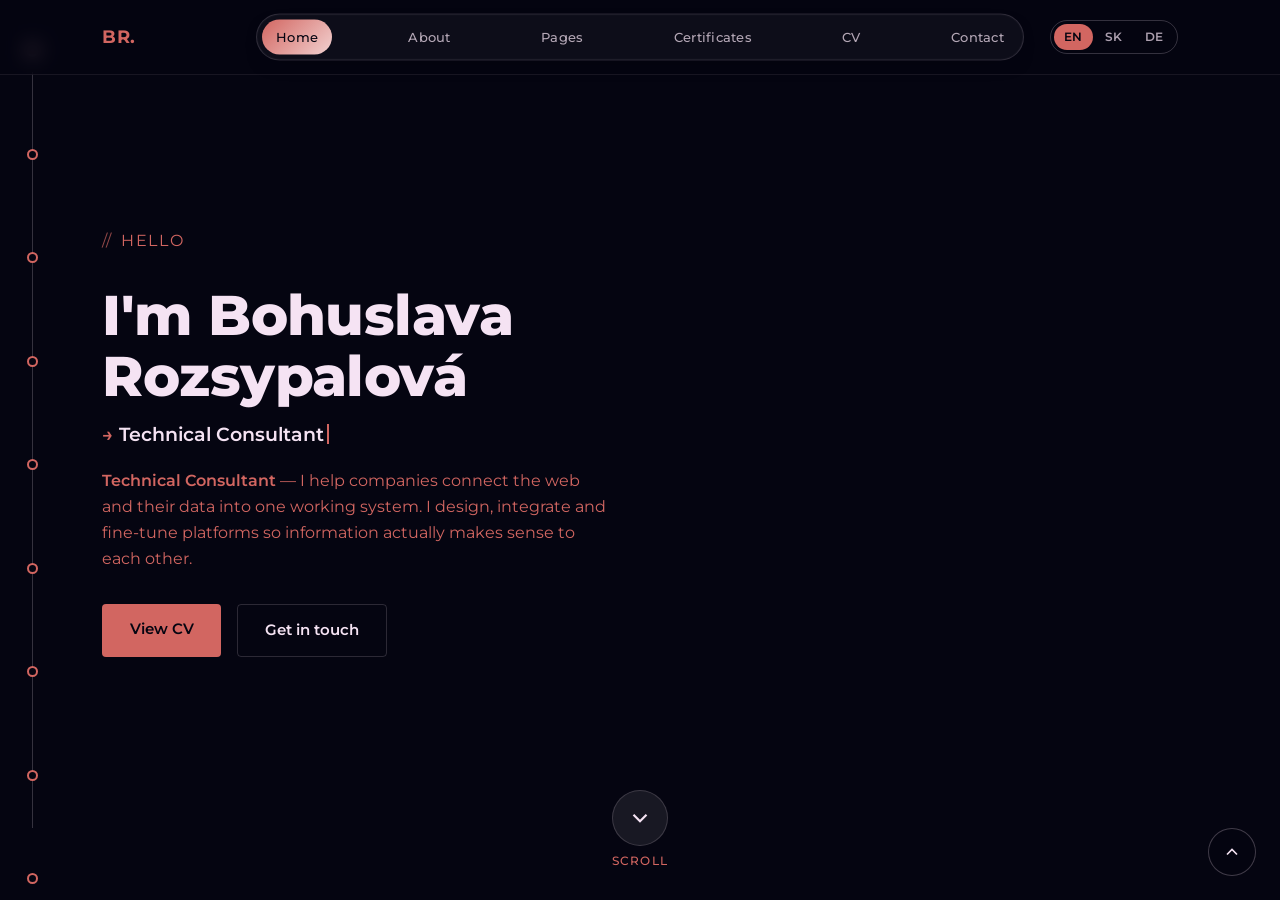
==== commit 20f52f54: "Update index.html" ====
--- a/index.html
+++ b/index.html
@@ -26,16 +26,15 @@
      ============================================================ -->
 <div class="pipeline" aria-hidden="true">
   <div class="pipeline-track"></div>
-  <div class="pipeline-node" style="top:5vh"     data-label="home"></div>
-  <div class="pipeline-node" style="top:15.22vh" data-label="about"></div>
-  <div class="pipeline-node" style="top:25.44vh" data-label="more pages"></div>
-  <div class="pipeline-node" style="top:35.67vh" data-label="motto"></div>
-  <div class="pipeline-node" style="top:45.89vh" data-label="photography"></div>
-  <div class="pipeline-node" style="top:56.11vh" data-label="graphic design"></div>
-  <div class="pipeline-node" style="top:66.33vh" data-label="style specimen"></div>
-  <div class="pipeline-node" style="top:76.56vh" data-label="memory game"></div>
-  <div class="pipeline-node" style="top:86.78vh" data-label="cv"></div>
-  <div class="pipeline-node" style="top:97vh"    data-label="contact"></div>
+  <div class="pipeline-node" style="top:5vh" data-label="home"></div>
+  <div class="pipeline-node" style="top:16.5vh" data-label="about"></div>
+  <div class="pipeline-node" style="top:28vh" data-label="more pages"></div>
+  <div class="pipeline-node" style="top:39.5vh" data-label="certificates"></div>
+  <div class="pipeline-node" style="top:51vh" data-label="motto"></div>
+  <div class="pipeline-node" style="top:62.5vh" data-label="memory game"></div>
+  <div class="pipeline-node" style="top:74vh" data-label="cv"></div>
+  <div class="pipeline-node" style="top:85.5vh" data-label="style specimen"></div>
+  <div class="pipeline-node" style="top:97vh" data-label="contact"></div>
 </div>
 
 <!-- ============================================================
@@ -48,8 +47,8 @@
       <ul id="nav-list">
         <li><a href="#home" data-nav="home">Home</a></li>
         <li><a href="#about" data-nav="about">About</a></li>
-        <li><a href="#photo" data-nav="photo">Photography</a></li>
-        <li><a href="#graphic" data-nav="graphic">Graphic Design</a></li>
+        <li><a href="#more" data-nav="more">Pages</a></li>
+        <li><a href="#certs" data-nav="certs">Certificates</a></li>
         <li><a href="#cv" data-nav="cv">CV</a></li>
         <li><a href="#contact" data-nav="contact">Contact</a></li>
       </ul>
@@ -113,9 +112,11 @@
       <div class="about-text" data-reveal>
         <p class="eyebrow">about me</p>
         <h2>Connecting technology to results that make sense</h2>
-        <p>Technical Consultant and Developer with experience delivering enterprise IT solutions across international projects in banking, telecommunications and pharmaceutical industries. Strong background in web development, database development, data-driven solutions, API and system integrations — combined with hands-on experience in Bloomreach Engagement and Salesforce Marketing Cloud.</p>
+        <p>Technical Consultant and <strong>JavaScript developer</strong> delivering enterprise IT solutions across international projects in banking, telecommunications and pharma. I build web layers, integrations and data-driven solutions with <strong>JavaScript, REST APIs and SQL</strong> — and I use <strong>generative AI</strong> every day to design, prototype and automate faster.</p>
         <p>Alongside my IT career, I continue to pursue photography, web and graphic design, bringing a strong visual and creative perspective to digital products, UI/UX and customer-facing solutions.</p>
         <div class="chips">
+          <span class="chip chip-highlight"><span class="img-slot chip-icon-slot"><img src="https://res.cloudinary.com/xbffrklb/image/upload/v1787806260/ChatGPT_Image_27._8._2026_06_48_22.png" alt="" onerror="this.style.display='none'; this.nextElementSibling.style.display='flex';"><span class="img-fallback">IMG</span></span> JavaScript (ES6+)</span>
+          <span class="chip chip-highlight"><span class="img-slot chip-icon-slot"><img src="https://res.cloudinary.com/xbffrklb/image/upload/v1787817290/12073517.png" alt="" onerror="this.style.display='none'; this.nextElementSibling.style.display='flex';"><span class="img-fallback">IMG</span></span> Generative AI &amp; Prompt Engineering</span>
           <span class="chip"><span class="img-slot chip-icon-slot"><img src="https://res.cloudinary.com/xbffrklb/image/upload/v1787806260/ChatGPT_Image_27._8._2026_06_48_22.png" alt="" onerror="this.style.display='none'; this.nextElementSibling.style.display='flex';"><span class="img-fallback">IMG</span></span> Web Development</span>
           <span class="chip"><span class="img-slot chip-icon-slot"><img src="https://res.cloudinary.com/xbffrklb/image/upload/v1787806260/ChatGPT_Image_27._8._2026_06_47_56.png" alt="" onerror="this.style.display='none'; this.nextElementSibling.style.display='flex';"><span class="img-fallback">IMG</span></span> Data Integrations</span>
           <span class="chip"><span class="img-slot chip-icon-slot"><img src="https://res.cloudinary.com/xbffrklb/image/upload/v1787806260/ChatGPT_Image_27._8._2026_06_48_34.png" alt="" onerror="this.style.display='none'; this.nextElementSibling.style.display='flex';"><span class="img-fallback">IMG</span></span> REST APIs &amp; JSON</span>
@@ -143,7 +144,7 @@
       <!-- 01 Graphic Portfolio -->
       <a class="more-card" href="https://bohuslavar.github.io/GraphicPortfolio/" target="_blank" rel="noopener">
         <div class="more-card-visual">
-  <img src="https://res.cloudinary.com/livyisn3/image/upload/v1792050900/Untitled-4.jpg" alt="Graphic Portfolio" loading="lazy">
+  <img src="https://res.cloudinary.com/livyisn3/image/upload/v1792050900/Untitled-4.jpg" alt="Graphic Portfolio" loading="lazy" onerror="this.remove()">
   <span class="more-card-num">01</span>
 </div>
         <div class="more-card-body">
@@ -155,7 +156,7 @@
       <!-- 02 Grandhotel -->
       <a class="more-card" href="https://bohuslavar.github.io/Grandhotel/" target="_blank" rel="noopener">
         <div class="more-card-visual">
-  <img src="https://res.cloudinary.com/livyisn3/image/upload/v1792050900/grhtl.jpg" alt="Graphic Portfolio" loading="lazy">
+  <img src="https://res.cloudinary.com/livyisn3/image/upload/v1792050900/grhtl.jpg" alt="Grandhotel" loading="lazy" onerror="this.remove()">
   <span class="more-card-num">02</span>
 </div>
         <div class="more-card-body">
@@ -167,7 +168,7 @@
       <!-- 03 Photography -->
       <a class="more-card" href="https://bohuslavar.github.io/Photography/" target="_blank" rel="noopener">
         <div class="more-card-visual">
-  <img src="https://res.cloudinary.com/livyisn3/image/upload/v1788991617/8110A084-2484-446B-BF45-C96464E2B1D4.jpg" alt="Graphic Portfolio" loading="lazy">
+  <img src="https://res.cloudinary.com/livyisn3/image/upload/v1788991617/8110A084-2484-446B-BF45-C96464E2B1D4.jpg" alt="Photography" loading="lazy" onerror="this.remove()">
   <span class="more-card-num">03</span>
 </div>
         <div class="more-card-body">
@@ -177,9 +178,10 @@
         </div>
       </a>
       <!-- 04 AI Agents -->
+         <!-- 04 AI Agents 
       <a class="more-card" href="#" target="_blank" rel="noopener">
        <div class="more-card-visual">
-  <img src="https://res.cloudinary.com/xbffrklb/image/upload/.../tvoj-obrazok.jpg" alt="Graphic Portfolio" loading="lazy">
+  <img src="https://res.cloudinary.com/xbffrklb/image/upload/.../tvoj-obrazok.jpg" alt="AI Agents" loading="lazy" onerror="this.remove()">
   <span class="more-card-num">04</span>
 </div>
         <div class="more-card-body">
@@ -187,7 +189,57 @@
           <p>Experiments with AI agents and automating everyday work.</p>
           <span class="more-card-cta">Visit <span aria-hidden="true">→</span></span>
         </div>
-      </a>
+      </a> -->
+    </div>
+
+    <button class="scroll-cue" onclick="document.getElementById('certs').scrollIntoView({behavior:'smooth'})" aria-label="Go to Certificates section">
+      <span class="scroll-circle"><svg width="26" height="26" viewBox="0 0 24 24" fill="none" stroke="currentColor" stroke-width="2"><path d="M6 9l6 6 6-6"/></svg></span>
+      <span class="scroll-label">scroll</span>
+    </button> 
+  </section>
+  <!-- ============================================================
+       SEKCIA: CERTIFICATES — galéria certifikátov (dáta v script.js, JS 7)
+       ============================================================ -->
+  <section id="certs" class="gallery-section theme-d">
+    <p class="eyebrow">certificates</p>
+    <h2 data-reveal>Certificates</h2>
+    <p class="lead" data-reveal>Choose a category to see the certificates.</p>
+
+    <div class="cat-grid" data-role="cat-grid" data-reveal>
+      <button class="cat-card is-logo" data-cat="salesforce">
+        <span class="img-slot cat-card-img"><img src="https://res.cloudinary.com/livyisn3/image/upload/v1792059022/SFMC_admin.png" alt="" onerror="this.style.display='none'; this.nextElementSibling.style.display='flex';"><span class="img-fallback">IMG</span></span>
+        <span class="cat-card-title">Salesforce</span>
+      </button>
+      <button class="cat-card is-logo" data-cat="bloomreach">
+        <span class="img-slot cat-card-img"><img src="https://res.cloudinary.com/livyisn3/image/upload/v1792058885/certificate-u8gg2x3ywodj-1736179452.pdf" alt="" onerror="this.style.display='none'; this.nextElementSibling.style.display='flex';"><span class="img-fallback">IMG</span></span>
+        <span class="cat-card-title">Bloomreach</span>
+      </button>
+      <button class="cat-card is-logo" data-cat="technical">
+        <span class="img-slot cat-card-img"><img src="https://res.cloudinary.com/xbffrklb/image/upload/v1787817290/12073517.png" alt="" onerror="this.style.display='none'; this.nextElementSibling.style.display='flex';"><span class="img-fallback">IMG</span></span>
+        <span class="cat-card-title">Technical &amp; Data</span>
+      </button>
+      <button class="cat-card is-logo" data-cat="business">
+        <span class="img-slot cat-card-img"><img src="https://res.cloudinary.com/livyisn3/image/upload/v1792058849/9a9b29e57e5f4bd38f8596e1572b3574.png" alt="" onerror="this.style.display='none'; this.nextElementSibling.style.display='flex';"><span class="img-fallback">IMG</span></span>
+        <span class="cat-card-title">Business &amp; Marketing</span>
+      </button>
+    </div>
+
+    <div class="category-detail" data-role="category-detail" data-reveal hidden>
+      <button class="back-link" data-role="back-link">← Back to categories</button>
+      <div class="cat-hero">
+        <div class="tile cat-hero-image" data-role="hero-tile"></div>
+        <div class="cat-hero-copy">
+          <p class="eyebrow" data-role="hero-eyebrow">salesforce</p>
+          <h3 data-role="hero-title">Salesforce Certifications</h3>
+          <p data-role="hero-desc"></p>
+        </div>
+      </div>
+      <div class="grid" data-role="thumbs"></div>
+      <div class="thumb-pagination" data-role="thumb-pagination" hidden>
+        <button class="thumb-nav" data-role="thumb-prev" aria-label="Previous">‹</button>
+        <span class="thumb-page-indicator" data-role="thumb-page-indicator"></span>
+        <button class="thumb-nav" data-role="thumb-next" aria-label="Next">›</button>
+      </div>
     </div>
 
     <button class="scroll-cue" onclick="document.getElementById('motto').scrollIntoView({behavior:'smooth'})" aria-label="Go to Motto section">
@@ -210,148 +262,12 @@
       </div>
       <button class="scratch-reset" id="scratch-reset">Reset</button>
     </div>
-    <button class="scroll-cue" onclick="document.getElementById('photo').scrollIntoView({behavior:'smooth'})" aria-label="Go to Photography section">
-      <span class="scroll-circle"><svg width="26" height="26" viewBox="0 0 24 24" fill="none" stroke="currentColor" stroke-width="2"><path d="M6 9l6 6 6-6"/></svg></span>
-      <span class="scroll-label">scroll</span>
-    </button>
-  </section>
-
-  <!-- ============================================================
-       SEKCIA: PHOTOGRAPHY
-       ============================================================ -->
-  <section id="photo" class="gallery-section theme-d">
-    <p class="eyebrow">photography</p>
-    <h2 data-reveal>Photography</h2>
-    <p class="lead" data-reveal>Choose a category to see the full gallery.</p>
-
-    <div class="cat-grid" data-role="cat-grid" data-reveal>
-      <button class="cat-card" data-cat="portraits">
-        <span class="img-slot cat-card-img"><img src="https://res.cloudinary.com/xbffrklb/image/upload/v1787813464/IMG_8443-2.jpg" alt="Portraits" onerror="this.style.display='none'; this.nextElementSibling.style.display='flex';"><span class="img-fallback">IMG</span></span>
-        <span class="cat-card-title">Portraits</span>
-      </button>
-      <button class="cat-card" data-cat="various">
-        <span class="img-slot cat-card-img"><img src="https://res.cloudinary.com/xbffrklb/image/upload/v1787813451/BZK04091_copy.jpg" alt="Various" onerror="this.style.display='none'; this.nextElementSibling.style.display='flex';"><span class="img-fallback">IMG</span></span>
-        <span class="cat-card-title">Various</span>
-      </button>
-      <button class="cat-card" data-cat="products">
-        <span class="img-slot cat-card-img"><img src="https://res.cloudinary.com/xbffrklb/image/upload/v1787813473/IMG_3290.jpg" alt="Products" onerror="this.style.display='none'; this.nextElementSibling.style.display='flex';"><span class="img-fallback">IMG</span></span>
-        <span class="cat-card-title">Products</span>
-      </button>
-      <button class="cat-card" data-cat="shelters">
-        <span class="img-slot cat-card-img"><img src="https://res.cloudinary.com/xbffrklb/image/upload/v1787814125/KAR01523.jpg" alt="Shelters" onerror="this.style.display='none'; this.nextElementSibling.style.display='flex';"><span class="img-fallback">IMG</span></span>
-        <span class="cat-card-title">Shelters</span>
-      </button>
-    </div>
-
-    <div class="category-detail" data-role="category-detail" data-reveal hidden>
-      <button class="back-link" data-role="back-link">← Back to categories</button>
-      <div class="cat-hero">
-        <div class="tile cat-hero-image" data-role="hero-tile"></div>
-        <div class="cat-hero-copy">
-          <p class="eyebrow" data-role="hero-eyebrow">portraits</p>
-          <h3 data-role="hero-title">Portrait Photography</h3>
-          <p data-role="hero-desc"></p>
-        </div>
-      </div>
-      <div class="grid" data-role="thumbs"></div>
-      <!-- Stránkovanie miniatúr — zobrazuje vždy 4 fotky naraz, šípky
-           prepínajú na ďalšiu/predchádzajúcu štvoricu. Ak kategória má
-           4 alebo menej fotiek, tento riadok sa automaticky skryje
-           (nastavuje sa v script.js cez initCategoryGallery). -->
-      <div class="thumb-pagination" data-role="thumb-pagination" hidden>
-        <button class="thumb-nav" data-role="thumb-prev" aria-label="Previous photos">‹</button>
-        <span class="thumb-page-indicator" data-role="thumb-page-indicator"></span>
-        <button class="thumb-nav" data-role="thumb-next" aria-label="Next photos">›</button>
-      </div>
-    </div>
-
-    <button class="scroll-cue" onclick="document.getElementById('graphic').scrollIntoView({behavior:'smooth'})" aria-label="Go to Graphic Design section">
-      <span class="scroll-circle"><svg width="26" height="26" viewBox="0 0 24 24" fill="none" stroke="currentColor" stroke-width="2"><path d="M6 9l6 6 6-6"/></svg></span>
-      <span class="scroll-label">scroll</span>
-    </button>
-  </section>
-
-  <!-- ============================================================
-       SEKCIA: GRAPHIC DESIGN
-       ============================================================ -->
-  <section id="graphic" class="gallery-section theme-e">
-    <p class="eyebrow">graphic design</p>
-    <h2 data-reveal>Graphic Design</h2>
-    <p class="lead" data-reveal>Choose a category to see the full gallery.</p>
-
-    <div class="cat-grid" data-role="cat-grid" data-reveal>
-      <button class="cat-card" data-cat="branding">
-        <span class="img-slot cat-card-img"><img src="https://res.cloudinary.com/xbffrklb/image/upload/v1787818666/fabia-combi-overview-slider-01.jpg" alt="Branding" onerror="this.style.display='none'; this.nextElementSibling.style.display='flex';"><span class="img-fallback">IMG</span></span>
-        <span class="cat-card-title">Branding</span>
-      </button>
-      <button class="cat-card" data-cat="ui">
-        <span class="img-slot cat-card-img"><img src="https://res.cloudinary.com/xbffrklb/image/upload/v1787819014/Endermologia_muz_-_targety2_copy.jpg" alt="UI & Web" onerror="this.style.display='none'; this.nextElementSibling.style.display='flex';"><span class="img-fallback">IMG</span></span>
-        <span class="cat-card-title">UI &amp; Web</span>
-      </button>
-      <button class="cat-card" data-cat="various">
-        <span class="img-slot cat-card-img"><img src="https://res.cloudinary.com/xbffrklb/image/upload/v1787829710/Renesakideabook.png" alt="Various" onerror="this.style.display='none'; this.nextElementSibling.style.display='flex';"><span class="img-fallback">IMG</span></span>
-        <span class="cat-card-title">Various</span>
-      </button>
-    </div>
-
-    <div class="category-detail" data-role="category-detail" data-reveal hidden>
-      <button class="back-link" data-role="back-link">← Back to categories</button>
-      <div class="cat-hero">
-        <div class="tile cat-hero-image" data-role="hero-tile"></div>
-        <div class="cat-hero-copy">
-          <p class="eyebrow" data-role="hero-eyebrow">branding</p>
-          <h3 data-role="hero-title">Brand Identity</h3>
-          <p data-role="hero-desc"></p>
-        </div>
-      </div>
-      <div class="grid" data-role="thumbs"></div>
-      <div class="thumb-pagination" data-role="thumb-pagination" hidden>
-        <button class="thumb-nav" data-role="thumb-prev" aria-label="Previous photos">‹</button>
-        <span class="thumb-page-indicator" data-role="thumb-page-indicator"></span>
-        <button class="thumb-nav" data-role="thumb-next" aria-label="Next photos">›</button>
-      </div>
-    </div>
-
-    <button class="scroll-cue" onclick="document.getElementById('specimen').scrollIntoView({behavior:'smooth'})" aria-label="Go to Style Specimen section">
-      <span class="scroll-circle"><svg width="26" height="26" viewBox="0 0 24 24" fill="none" stroke="currentColor" stroke-width="2"><path d="M6 9l6 6 6-6"/></svg></span>
-      <span class="scroll-label">scroll</span>
-    </button>
-  </section>
-
-  <!-- ============================================================
-       SEKCIA: TYPE & COLOR SPECIMEN
-       ============================================================ -->
-  <section id="specimen" class="theme-f">
-    <p class="eyebrow">specimen</p>
-    <h2 data-reveal style="font-size:clamp(1.8rem,3.5vw,2.4rem); margin-bottom:2rem;">Type &amp; Color System</h2>
-    <div class="specimen-grid" data-reveal>
-      <div class="spec-row">
-        <div class="spec-label">Typeface — Montserrat (fallback: Roboto → Helvetica Neue → Arial)</div>
-        <div class="spec-h1">Aa Bb Cc — ExtraBold 800 / H1</div>
-        <div class="spec-h2" style="margin-top:0.5rem;">Aa Bb Cc — Bold 700 / H2</div>
-        <div class="spec-h3" style="margin-top:0.5rem;">Aa Bb Cc — SemiBold 600 / H3</div>
-        <div class="spec-medium" style="margin-top:0.5rem;">Aa Bb Cc — Medium 500 / labels</div>
-        <div class="spec-body" style="margin-top:0.5rem;">Aa Bb Cc — Regular 400 / body text</div>
-        <div class="spec-light" style="margin-top:0.5rem; color:var(--muted);">Aa Bb Cc — Light 300 / captions &amp; notes</div>
-      </div>
-      <div class="spec-row" style="border-bottom:none; padding-bottom:0;">
-        <div class="spec-label">Palette — Dusk Horizon</div>
-        <div class="swatches">
-          <div class="swatch"><div class="swatch-color" style="background:#050511;"></div><span>Ink<br>#050511</span></div>
-          <div class="swatch"><div class="swatch-color" style="background:#311B2F;"></div><span>Plum<br>#311B2F</span></div>
-          <div class="swatch"><div class="swatch-color" style="background:#6B354C;"></div><span>Mauve<br>#6B354C</span></div>
-          <div class="swatch"><div class="swatch-color" style="background:#933A3C;"></div><span>Terracotta<br>#933A3C</span></div>
-          <div class="swatch"><div class="swatch-color" style="background:#D26661;"></div><span>Coral<br>#D26661</span></div>
-          <div class="swatch"><div class="swatch-color" style="background:#F2D1D0;"></div><span>Peach<br>#F2D1D0</span></div>
-          <div class="swatch"><div class="swatch-color" style="background:#F5E3F3;"></div><span>Mist<br>#F5E3F3</span></div>
-        </div>
-      </div>
-    </div>
     <button class="scroll-cue" onclick="document.getElementById('game').scrollIntoView({behavior:'smooth'})" aria-label="Go to Memory Game section">
       <span class="scroll-circle"><svg width="26" height="26" viewBox="0 0 24 24" fill="none" stroke="currentColor" stroke-width="2"><path d="M6 9l6 6 6-6"/></svg></span>
       <span class="scroll-label">scroll</span>
     </button>
   </section>
+
 
   <!-- ============================================================
        SEKCIA: MEMORY GAME (pexeso)
@@ -521,6 +437,41 @@
       </div>
     </div>
 
+    <button class="scroll-cue" onclick="document.getElementById('specimen').scrollIntoView({behavior:'smooth'})" aria-label="Go to Style Specimen section">
+      <span class="scroll-circle"><svg width="26" height="26" viewBox="0 0 24 24" fill="none" stroke="currentColor" stroke-width="2"><path d="M6 9l6 6 6-6"/></svg></span>
+      <span class="scroll-label">scroll</span>
+    </button>
+  </section>
+
+  <!-- ============================================================
+       SEKCIA: TYPE & COLOR SPECIMEN
+       ============================================================ -->
+  <section id="specimen" class="theme-f">
+    <p class="eyebrow">specimen</p>
+    <h2 data-reveal style="font-size:clamp(1.8rem,3.5vw,2.4rem); margin-bottom:2rem;">Type &amp; Color System</h2>
+    <div class="specimen-grid" data-reveal>
+      <div class="spec-row">
+        <div class="spec-label">Typeface — Montserrat (fallback: Roboto → Helvetica Neue → Arial)</div>
+        <div class="spec-h1">Aa Bb Cc — ExtraBold 800 / H1</div>
+        <div class="spec-h2" style="margin-top:0.5rem;">Aa Bb Cc — Bold 700 / H2</div>
+        <div class="spec-h3" style="margin-top:0.5rem;">Aa Bb Cc — SemiBold 600 / H3</div>
+        <div class="spec-medium" style="margin-top:0.5rem;">Aa Bb Cc — Medium 500 / labels</div>
+        <div class="spec-body" style="margin-top:0.5rem;">Aa Bb Cc — Regular 400 / body text</div>
+        <div class="spec-light" style="margin-top:0.5rem; color:var(--muted);">Aa Bb Cc — Light 300 / captions &amp; notes</div>
+      </div>
+      <div class="spec-row" style="border-bottom:none; padding-bottom:0;">
+        <div class="spec-label">Palette — Dusk Horizon</div>
+        <div class="swatches">
+          <div class="swatch"><div class="swatch-color" style="background:#050511;"></div><span>Ink<br>#050511</span></div>
+          <div class="swatch"><div class="swatch-color" style="background:#311B2F;"></div><span>Plum<br>#311B2F</span></div>
+          <div class="swatch"><div class="swatch-color" style="background:#6B354C;"></div><span>Mauve<br>#6B354C</span></div>
+          <div class="swatch"><div class="swatch-color" style="background:#933A3C;"></div><span>Terracotta<br>#933A3C</span></div>
+          <div class="swatch"><div class="swatch-color" style="background:#D26661;"></div><span>Coral<br>#D26661</span></div>
+          <div class="swatch"><div class="swatch-color" style="background:#F2D1D0;"></div><span>Peach<br>#F2D1D0</span></div>
+          <div class="swatch"><div class="swatch-color" style="background:#F5E3F3;"></div><span>Mist<br>#F5E3F3</span></div>
+        </div>
+      </div>
+    </div>
     <button class="scroll-cue" onclick="document.getElementById('contact').scrollIntoView({behavior:'smooth'})" aria-label="Go to Contact section">
       <span class="scroll-circle"><svg width="26" height="26" viewBox="0 0 24 24" fill="none" stroke="currentColor" stroke-width="2"><path d="M6 9l6 6 6-6"/></svg></span>
       <span class="scroll-label">scroll</span>
@@ -535,6 +486,17 @@
       <div data-reveal>
         <p class="eyebrow">contact</p>
         <h2>Let's connect your project</h2>
+        <!-- Fotka + meno pri formulári -->
+        <div class="contact-person">
+          <span class="img-slot contact-photo">
+            <img src="https://res.cloudinary.com/livyisn3/image/upload/v1789982652/BohuslavaR.png" alt="Bohuslava Rozsypalová" onerror="this.style.display='none'; this.nextElementSibling.style.display='flex';">
+            <span class="img-fallback">IMG</span>
+          </span>
+          <span class="contact-person-info">
+            <strong>Bohuslava Rozsypalová</strong>
+            <span>Your message comes straight to me — I usually reply within one day.</span>
+          </span>
+        </div>
         <p>Have a website that needs to talk to other systems, or a project missing a technical consultant? Reach out — this form goes straight to my inbox.</p>
         <div class="contact-links">
           <a href="mailto:b.rozsypalova@gmail.com">b.rozsypalova@gmail.com</a>
--- a/style.css
+++ b/style.css
@@ -11,7 +11,7 @@
      7  Scroll tlačidlo + "späť hore"
      8  About
      9  Motto (scratch-to-reveal)
-     10 Galérie (Photography aj Graphic Design — rovnaký mechanizmus)
+     10 Galéria certifikátov (kategórie + detail) + Lightbox
      11 Type & Color specimen
      12 Pexeso (memory game)
      13 CV
@@ -21,6 +21,13 @@
      17 Ďalšie stránky (#more) — 4 kocky + 3D tilt
      18 Typewriter v úvode
      19 Formulár — zakázané slová
+     20 Prepínač jazykov
+     21 Kontakt — fotka + meno
+     22 More-cards — obrázok v kocke
+     23 Kategórie certifikátov
+     24 Horné menu — v strede, 60 % šírky, efekt
+     25 About — zvýraznenie JavaScript a AI
+     26 Certifikáty — logá v kockách
    ================================================================== */
 
 /* ============================================================
@@ -280,7 +287,7 @@
 .scratch-reset:hover{border-color:var(--accent); color:var(--text);}
 
 /* ============================================================
-   10. GALÉRIE (Photography aj Graphic Design) + Lightbox
+   10. GALÉRIA CERTIFIKÁTOV (kategórie + detail) + Lightbox
    ============================================================ */
 .gallery-section h2{font-size:clamp(1.8rem,3.5vw,2.4rem); margin-bottom:0.5rem;}
 .gallery-section > p.lead{font-weight:300; color:var(--muted); max-width:58ch; margin-bottom:2rem;}
@@ -723,21 +730,25 @@
 }
 
 /* ============================================================
-   21. KONTAKT — fotka + meno (sk.html, de.html)
+   21. KONTAKT — fotka + meno (všetky jazyky)
+   ------------------------------------------------------------
+   Fotka má pevnú veľkosť (64 px), nech je malá vo všetkých verziách.
    ============================================================ */
 .contact-person{
   display:flex; align-items:center; gap:1rem;
   margin:0.4rem 0 1.4rem;
 }
 .contact-photo{
-  width:72px; height:72px; border-radius:50%;
+  width:64px !important; height:64px !important;
+  flex:0 0 64px; border-radius:50%; overflow:hidden;
   border:2px solid var(--accent);
 }
+.contact-photo img{width:100%; height:100%; object-fit:cover; object-position:center top;}
 .contact-person-info{display:flex; flex-direction:column; gap:0.2rem;}
 .contact-person-info strong{font-weight:700; font-size:1rem; color:var(--text);}
 .contact-person-info span{font-weight:400; font-size:0.82rem; color:var(--muted); max-width:36ch;}
 @media (max-width:600px){
-  .contact-photo{width:60px; height:60px;}
+  .contact-photo{width:56px !important; height:56px !important; flex-basis:56px;}
 }
 
 /* ============================================================
@@ -778,7 +789,7 @@
 }
 
 /* ============================================================
-   23. KATEGÓRIE (Photography + Graphic Design) — fotka cez celú kocku
+   23. KATEGÓRIE (Certifikáty) — obrázok cez celú kocku + názov cez obrázok
    ============================================================ */
 .cat-grid{grid-template-columns:repeat(auto-fit, minmax(220px,1fr));}
 .cat-card{
@@ -805,811 +816,85 @@
   backdrop-filter:blur(6px); -webkit-backdrop-filter:blur(6px);
   color:#F5E3F3; font-size:0.9rem; letter-spacing:0.01em;
 }
-.cat-card:hover .cat-card-title{background:var(--terracotta);}/* ==================================================================
-   STYLE.CSS — Bohuslava Rozsypalová — Portfolio & CV
-   ------------------------------------------------------------------
-   Obsah :
-     1  Premenné — farebná paleta a písmo
-     2  Scroll kontajner (efekt "slide" cez scroll-snap)
-     3  Farby jednotlivých sekcií (striedanie tmavá/svetlá téma)
-     4  Pipeline — vertikálna značka vľavo
-     5  Hlavička a navigácia
-     6  Home (hero)
-     7  Scroll tlačidlo + "späť hore"
-     8  About
-     9  Motto (scratch-to-reveal)
-     10 Galérie (Photography aj Graphic Design — rovnaký mechanizmus)
-     11 Type & Color specimen
-     12 Pexeso (memory game)
-     13 CV
-     14 Kontakt
-     15 Všeobecné (animácie, focus)
-     16 Responzivita
-     17 Ďalšie stránky (#more) — 4 kocky + 3D tilt
-     18 Typewriter v úvode
-     19 Formulár — zakázané slová
-   ================================================================== */
-
-/* ============================================================
-   1. ZÁKLADNÉ PREMENNÉ — farebná paleta "Dusk Horizon"
-   ============================================================ */
-:root{
-  /* --- Farebná paleta "Dusk Horizon" --- */
-  --ink:#050511;
-  --plum:#311B2F;
-  --mauve:#6B354C;
-  --terracotta:#933A3C;
-  --coral:#D26661;
-  --mist:#F5E3F3;
-  --peach:#F2D1D0;
-
-  /* --- Písmo: Montserrat + zálohy Roboto / Helvetica / Arial --- */
-  --font-main: 'Montserrat', 'Roboto', 'Helvetica Neue', Helvetica, Arial, sans-serif;
-
-  /* --- Predvolená (fallback) téma sekcie  --- */
-  --bg: var(--ink);
-  --text: var(--mist);
-  --muted: var(--coral);
-  --accent: var(--coral);
-  --btn-text: var(--ink);
-  --line: rgba(245,227,243,0.16);
-  --radius: 4px;
-}
-*{margin:0;padding:0;box-sizing:border-box;}
-html{scroll-behavior:smooth;}
-body{
-  font-family:var(--font-main);
-  font-weight:400; /* Regular  */
-  background:var(--ink);
-  color:var(--text);
-  line-height:1.6;
-  overflow-x:hidden;
-}
-/* Nadpisy — Montserrat Bold/ExtraBold*/
-h1,h2,h3{font-family:var(--font-main); letter-spacing:-0.01em;}
-h1{font-weight:800;} /* ExtraBold — hero nadpis */
-h2{font-weight:700;} /* Bold — nadpisy sekcií */
-h3{font-weight:600;} /* SemiBold — menšie nadpisy (napr. v CV) */
-a{color:inherit;text-decoration:none;}
-img{max-width:100%; display:block;}
-::selection{background:var(--terracotta); color:var(--mist);}
-
-/* ============================================================
-   2. SCROLL KONTAJNER — slide efekt
-   ============================================================ */
-.scroller{ height:100vh; height:100dvh; overflow-y:scroll; scroll-snap-type:y proximity; }
-section{
-  min-height:100vh; min-height:100dvh;
-  scroll-snap-align:start;
-  position:relative;
-  display:flex; flex-direction:column; justify-content:center;
-  padding:6rem 8vw 7rem; /* väčší spodný priestor — scroll tlačidlo sa nikdy nebije s obsahom */
-  background:var(--bg);
-  color:var(--text);
-  transition:background .3s;
-}
-@media (prefers-reduced-motion: reduce){ html{scroll-behavior:auto;} .scroller{scroll-snap-type:none;} }
-
-.theme-a{ --bg:var(--ink);        --text:var(--mist); --muted:var(--coral); --accent:var(--coral);      --btn-text:var(--ink);  --line:rgba(245,227,243,0.16); }
-.theme-b{ --bg:var(--mist);       --text:var(--ink);  --muted:var(--mauve); --accent:var(--terracotta); --btn-text:var(--mist); --line:rgba(5,5,17,0.14); }
-.theme-c{ --bg:var(--plum);       --text:var(--mist); --muted:var(--coral); --accent:var(--coral);      --btn-text:var(--plum); --line:rgba(245,227,243,0.16); }
-.theme-d{ --bg:var(--peach);      --text:var(--ink);  --muted:var(--mauve); --accent:var(--terracotta); --btn-text:var(--peach);--line:rgba(5,5,17,0.12); }
-.theme-e{ --bg:var(--mauve);      --text:var(--mist); --muted:var(--peach); --accent:var(--peach);      --btn-text:var(--ink); --line:rgba(245,227,243,0.2); }
-.theme-f{ --bg:var(--coral);      --text:var(--ink);  --muted:var(--plum);  --accent:var(--ink);        --btn-text:var(--mist);--line:rgba(5,5,17,0.16); }
-
-/* ============================================================
-   4. "PIPELINE"
-   ============================================================ */
-.pipeline{ position:fixed; left:32px; top:0; bottom:0; width:2px; z-index:40; display:none; }
-@media (min-width:1050px){ .pipeline{display:block;} }
-.pipeline-track{ position:absolute; left:0; top:8vh; bottom:8vh; width:1px; background:rgba(245,227,243,0.2); }
-.pipeline-node{
-  position:absolute; left:-5px; width:11px; height:11px; border-radius:50%;
-  background:var(--ink); border:2px solid var(--coral);
-  transition:border-color .3s, background .3s, transform .3s; cursor:pointer;
-}
-.pipeline-node.active{ border-color:var(--mist); background:var(--terracotta); transform:scale(1.15); }
-.pipeline-node::after{
-  content:attr(data-label); position:absolute; left:22px; top:50%; transform:translateY(-50%);
-  font-family:var(--font-main); font-weight:500; font-size:0.64rem; color:var(--mist);
-  background:rgba(5,5,17,0.8); padding:2px 7px; border-radius:3px;
-  white-space:nowrap; opacity:0; transition:opacity .2s; pointer-events:none;
-}
-.pipeline-node:hover::after{opacity:1;}
-
-/* ============================================================
-   5. HLAVIČKA A NAVIGÁCIA
-   ============================================================ */
-header{
-  position:fixed; top:0; left:0; right:0; z-index:50;
-  display:flex; align-items:center; justify-content:space-between;
-  padding:20px 8vw;
-  background:rgba(5,5,17,0.72); /* tmavý polopriehľadný pás — funguje nad každou témou */
-  backdrop-filter:blur(10px);
-  -webkit-backdrop-filter:blur(10px);
-  border-bottom:1px solid rgba(245,227,243,0.08);
-}
-.logo{ font-family:var(--font-main); font-weight:700; font-size:1.1rem; color:var(--coral); letter-spacing:0.02em; }
-nav ul{ list-style:none; display:flex; gap:2.1rem; }
-nav a{ font-family:var(--font-main); font-weight:500; font-size:0.88rem; color:var(--mist); position:relative; padding:4px 0; }
-nav a::after{ content:""; position:absolute; left:0; bottom:0; width:0; height:1.5px; background:var(--coral); transition:width .25s; }
-nav a:hover::after, nav a.active::after{width:100%;}
-.nav-toggle{ display:none; background:none; border:none; color:var(--mist); font-size:1.6rem; cursor:pointer; z-index:60; }
-@media (max-width:860px){
+.cat-card:hover .cat-card-title{background:var(--terracotta);}
+
+/* ============================================================
+   24. HORNÉ MENU — v strede, 60 % šírky, farba + efekt
+   ------------------------------------------------------------
+   Od 1000 px šírky: menu je "pilulka" v strede hlavičky.
+   Hover = písmo sa prefarbí na coral, jemne žiari a podčiarkne
+   sa od stredu. Aktívna sekcia má farebné pozadie (prechod).
+   Pod 1000 px ostáva pôvodné správanie (a pod 860 px hamburger).
+   ============================================================ */
+@media (min-width:1000px){
+  nav{
+    position:absolute; left:50%; top:50%;
+    transform:translate(-50%,-50%);
+    width:60%; max-width:780px;
+  }
   nav ul{
-    position:fixed; top:0; right:0; height:100vh; height:100dvh; width:min(80vw,320px);
-    background:var(--ink); flex-direction:column; justify-content:center;
-    gap:1.7rem; padding:0 2.4rem; transform:translateX(100%); transition:transform .3s;
-    box-shadow:-8px 0 30px rgba(0,0,0,0.35);
+    justify-content:space-between; gap:0.3rem;
+    padding:5px;
+    border:1px solid rgba(245,227,243,0.14); border-radius:999px;
+    background:rgba(255,255,255,0.04);
+    box-shadow:inset 0 0 0 1px rgba(255,255,255,0.02), 0 8px 24px -16px rgba(0,0,0,0.6);
   }
-  nav ul.open{transform:translateX(0);}
-  .nav-toggle{display:block;}
-}
-
-/* Malý "eyebrow" label nad nadpismi (napr. "// about me") */
-.eyebrow{
-  font-family:var(--font-main); font-weight:600; /* SemiBold */
-  text-transform:uppercase; letter-spacing:0.1em;
-  color:var(--accent); font-size:0.78rem;
-  margin-bottom:0.9rem; display:flex; align-items:center; gap:0.6rem;
-}
-.eyebrow::before{content:"//"; color:var(--muted); opacity:0.7; text-transform:none; letter-spacing:0;}
-
-/* ============================================================
-   6. HOME (HERO) — meno, titulok, tlačidlá, fotka na pozadí
-   ============================================================ */
-#home{
-  --hero-img:url('https://res.cloudinary.com/livyisn3/image/upload/v1789982651/BCKgrnd_image.png');
-  display:flex; flex-direction:column; justify-content:center;
-  background-image:var(--hero-img);
-  background-repeat:no-repeat;
-  background-position:75% center;
-  background-size:cover;
-  background-color:var(--ink);
-
-}
-.home-copy{max-width:56ch; position:relative; z-index:2;}
-.home-copy h1{ font-size:clamp(2.2rem, 5vw, 3.5rem); line-height:1.08; margin-bottom:1.1rem; } /* ExtraBold 800 (dedí z h1) */
-.home-copy .role{color:var(--accent); font-weight:600;}
-.home-copy p{ font-weight:400; color:var(--muted); max-width:46ch; margin-bottom:2rem; font-size:1.02rem; }
-.btn-row{display:flex; gap:1rem; flex-wrap:wrap;}
-.btn{
-  display:inline-block; padding:0.85rem 1.7rem; border-radius:var(--radius);
-  font-family:var(--font-main); font-weight:600; /* SemiBold — tlačidlá */
-  font-size:0.95rem; transition:transform .2s, background .2s, border-color .2s, opacity .2s;
-  cursor:pointer; border:none;
-}
-.btn-primary{background:var(--accent); color:var(--btn-text);}
-.btn-primary:hover{transform:translateY(-2px); opacity:0.9;}
-.btn-ghost{border:1.5px solid var(--line); color:var(--text); background:transparent;}
-.btn-ghost:hover{border-color:var(--accent); transform:translateY(-2px);}
-.btn[disabled]{opacity:0.5; cursor:not-allowed; transform:none;}
-
-/* ============================================================
-   7. SCROLL TLAČIDLO
-   ============================================================ */
-.scroll-cue{
-  position:absolute; bottom:2rem; left:50%; transform:translateX(-50%);
-  display:flex; flex-direction:column; align-items:center; gap:8px;
-  background:none; border:none; cursor:pointer; color:var(--text);
-}
-.scroll-circle{
-  width:56px; height:56px; border-radius:50%;
-  border:1.5px solid var(--line);
-  background:rgba(255,255,255,0.08);
-  display:flex; align-items:center; justify-content:center;
-  transition:transform .2s, border-color .2s, background .2s;
-}
-.scroll-cue:hover .scroll-circle{ border-color:var(--accent); background:rgba(255,255,255,0.16); transform:translateY(3px); }
-.scroll-circle svg{width:26px; height:26px; animation:bob 1.8s ease-in-out infinite;}
-.scroll-label{
-  font-family:var(--font-main); font-weight:500; font-size:0.72rem;
-  letter-spacing:0.1em; text-transform:uppercase; color:var(--muted);
-}
-@keyframes bob{0%,100%{transform:translateY(0);}50%{transform:translateY(6px);}}
-@media (prefers-reduced-motion: reduce){.scroll-circle svg{animation:none;}}
-
-/* "Späť hore"  */
-.back-to-top{
-  position:fixed; right:24px; bottom:24px; z-index:45;
-  width:48px; height:48px; border-radius:50%;
-  background:rgba(5,5,17,0.75); border:1.5px solid rgba(245,227,243,0.25);
-  color:var(--mist); display:flex; align-items:center; justify-content:center;
-  cursor:pointer; opacity:0; pointer-events:none;
-  transition:opacity .25s, transform .25s, border-color .25s;
-  backdrop-filter:blur(6px); -webkit-backdrop-filter:blur(6px);
-}
-.back-to-top.visible{opacity:1; pointer-events:auto;}
-.back-to-top:hover{transform:translateY(-3px); border-color:var(--coral);}
-@media (max-width:600px){ .back-to-top{right:16px; bottom:16px; width:42px; height:42px;} }
-
-/* ============================================================
-   8. ABOUT — štatistiky + text o mne
-   ============================================================ */
-.about-grid{ display:grid; grid-template-columns:0.85fr 1.15fr; gap:3.5rem; align-items:start; }
-.about-stats{display:flex; flex-direction:column; gap:1rem;}
-.stat{
-  display:flex; align-items:center; gap:1rem;
-  border:1px solid var(--line); border-radius:10px;
-  padding:1rem 1.2rem; background:rgba(255,255,255,0.04);
-  transition:transform .2s, border-color .2s, background .2s, color .2s;
-  cursor:default;
-}
-/* Hover = "rozsvietenie": pozadie sa zmení na accent farbu témy,
-   text (číslo, popisok aj ikonka) prejde na kontrastnú --btn-text farbu */
-.stat:hover{transform:translateX(4px); border-color:var(--accent); background:var(--accent);}
-.stat strong{display:block; font-family:var(--font-main); font-weight:800; font-size:1.5rem; transition:color .2s;} /* ExtraBold — čísla */
-.stat span{color:var(--muted); font-weight:400; font-size:0.85rem; transition:color .2s;}
-.stat .stat-icon{font-size:1.8rem; color:var(--text); font-weight:400; transition:color .2s;}
-/* Obrázkový placeholder namiesto emoji ikonky pri štatistike (fixná veľkosť!) */
-.stat .stat-icon-slot{width:80px; height:70px; border-radius:50%; flex-shrink:0;}
-.stat:hover strong, .stat:hover span, .stat:hover .stat-icon{color:var(--btn-text);}
-
-.about-text h2{font-size:clamp(1.8rem,3.5vw,2.4rem); margin-bottom:1.2rem;}
-.about-text p{font-weight:400; color:var(--muted); margin-bottom:1rem; max-width:60ch;}
-.chips{display:flex; flex-wrap:wrap; gap:0.6rem; margin-top:1.6rem;}
-.chip{
-  display:inline-flex; align-items:center; gap:0.4rem;
-  font-family:var(--font-main); font-weight:500; font-size:0.76rem; padding:6px 13px;
-  border:1px solid var(--line); border-radius:20px; color:var(--text);
-  background:rgba(255,255,255,0.04); transition:border-color .2s, transform .2s, background .2s, color .2s;
-  cursor:default;
-}
-/* Hover = "rozsvietenie", rovnaký princíp ako pri .stat vyššie */
-.chip:hover{border-color:var(--accent); background:var(--accent); color:var(--btn-text); transform:translateY(-2px);}
-.chip-icon{font-size:0.9rem;}
-/* Obrázkový placeholder namiesto emoji ikonky v chipe (fixná veľkosť!) */
-.chip .chip-icon-slot{width:16px; height:16px; border-radius:50%; flex-shrink:0;}
-
-/* ============================================================
-   9. MOTTO — (scratch-to-reveal)
-   ============================================================ */
-#motto{align-items:center; text-align:center;}
-.motto-wrap{max-width:720px; margin:0 auto;}
-.motto-wrap .eyebrow{justify-content:center;}
-.motto-wrap h2{font-size:clamp(1.6rem,3vw,2.1rem); margin-bottom:0.4rem;}
-.motto-hint{font-weight:300; color:var(--muted); font-size:0.9rem; margin-bottom:2rem;} /* Light — jemná poznámka */
-.scratch-box{
-  position:relative; width:100%; max-width:640px; aspect-ratio:16/7; margin:0 auto;
-  border-radius:8px; overflow:hidden; border:1px solid var(--line); background:var(--ink);
-  touch-action:none;
-}
-.scratch-message{
-  position:absolute; inset:0; display:flex; align-items:center; justify-content:center;
-  padding:1.5rem; font-family:var(--font-main); font-weight:700; font-size:clamp(1.05rem, 2.4vw, 1.6rem);
-  color:var(--coral); text-align:center; background:var(--plum);
-}
-.scratch-canvas{position:absolute; inset:0; width:100%; height:100%; cursor:grab;}
-.scratch-reset{
-  margin-top:1.6rem; font-family:var(--font-main); font-weight:500; font-size:0.78rem; color:var(--muted);
-  background:none; border:1px solid var(--line); border-radius:20px; padding:8px 16px; cursor:pointer;
-}
-.scratch-reset:hover{border-color:var(--accent); color:var(--text);}
-
-/* ============================================================
-   10. GALÉRIE (Photography aj Graphic Design) + Lightbox
-   ============================================================ */
-.gallery-section h2{font-size:clamp(1.8rem,3.5vw,2.4rem); margin-bottom:0.5rem;}
-.gallery-section > p.lead{font-weight:300; color:var(--muted); max-width:58ch; margin-bottom:2rem;}
-
-.cat-grid{display:grid; grid-template-columns:repeat(auto-fit, minmax(170px,1fr)); gap:1.1rem;}
-.cat-card{
-  aspect-ratio:4/3; border-radius:8px; border:1px solid var(--line);
-  background:rgba(255,255,255,0.04); display:flex; flex-direction:column;
-  align-items:center; justify-content:center; gap:0.7rem; cursor:pointer;
-  transition:transform .2s, border-color .2s, background .2s;
-  font-family:var(--font-main); color:var(--text);
-}
-.cat-card:hover{transform:translateY(-3px); border-color:var(--accent); background:rgba(255,255,255,0.08);}
-/* Obrázok v kartičke kategórie — štvorcový (nie kruhový), aby fotky
-   nemuseli byť orezané do kruhu a lepšie "sedeli" v štvorcovej ploche */
-.cat-card-img{width:112px; height:88px; border-radius:8px;}
-.cat-card-title{font-weight:600; font-size:0.95rem;}
-
-
-.img-slot{
-  display:inline-flex; align-items:center; justify-content:center;
-  overflow:hidden; flex-shrink:0; background:rgba(255,255,255,0.05);
-}
-.img-slot img{width:100%; height:100%; object-fit:cover; display:block; border-radius:inherit;}
-.img-fallback{
-  display:none; align-items:center; justify-content:center; text-align:center;
-  width:100%; height:100%; border:1px dashed var(--line); border-radius:inherit;
-  font-family:var(--font-main); font-weight:600; font-size:0.6rem; letter-spacing:0.04em;
-  color:var(--muted); background:rgba(255,255,255,0.04); padding:2px; line-height:1.15;
-}
-
-.category-detail{margin-top:0.4rem;}
-.back-link{
-  display:inline-flex; align-items:center; gap:0.4rem;
-  font-family:var(--font-main); font-weight:600; font-size:0.85rem;
-  color:var(--text); background:rgba(255,255,255,0.05);
-  border:1px solid var(--line); border-radius:20px; cursor:pointer;
-  margin-bottom:1.5rem; padding:8px 16px; transition:border-color .2s, background .2s, color .2s;
-}
-.back-link:hover{color:var(--accent); border-color:var(--accent); background:rgba(255,255,255,0.09);}
-.cat-hero{ display:grid; grid-template-columns:1.1fr 0.9fr; gap:2rem; align-items:center; margin-bottom:2rem; }
-.cat-hero-image{aspect-ratio:4/3; margin:0;}
-.cat-hero-copy h3{font-size:1.5rem; margin-bottom:0.6rem;}
-.cat-hero-copy p{font-weight:400; color:var(--muted); margin-bottom:0; max-width:44ch;}
-
-.grid{ display:grid; grid-template-columns:repeat(auto-fit, minmax(200px,1fr)); gap:1.1rem; }
-
-/* Stránkovanie miniatúr pod galériou — vždy zobrazuje 4 fotky naraz,
-   šípky prepínajú na ďalšiu/predchádzajúcu štvoricu. Ak je fotiek
-   v kategórii 4 alebo menej, celý riadok sa skryje (rieši script.js). */
-.thumb-pagination{
-  display:flex; align-items:center; justify-content:center; gap:1rem;
-  margin-top:1.2rem;
-}
-/* DÔLEŽITÉ: bez tohto pravidla by atribút "hidden" nefungoval, lebo
-   .thumb-pagination{display:flex} má rovnakú "silu" ako prehliadačove
-   predvolené pravidlo pre [hidden] — týmto ho jednoznačne prebijeme. */
-.thumb-pagination[hidden]{display:none;}
-.thumb-nav{
-  width:38px; height:38px; border-radius:50%;
-  border:1px solid var(--line); background:rgba(255,255,255,0.05);
-  color:var(--text); font-size:1.3rem; line-height:1; cursor:pointer;
-  display:flex; align-items:center; justify-content:center;
-  transition:border-color .2s, background .2s;
-}
-.thumb-nav:hover:not(:disabled){border-color:var(--accent); background:rgba(255,255,255,0.1);}
-.thumb-nav:disabled{opacity:0.3; cursor:not-allowed;}
-.thumb-page-indicator{
-  font-family:var(--font-main); font-weight:500; font-size:0.8rem; color:var(--muted); min-width:3.2em; text-align:center;
-}
-.tile{
-  aspect-ratio:4/3; border-radius:6px; border:1px solid var(--line);
-  display:flex; align-items:flex-end; padding:14px; position:relative; overflow:hidden;
-  background:rgba(255,255,255,0.04); cursor:pointer;
-}
-.tile img{position:absolute; inset:0; width:100%; height:100%; object-fit:cover;}
-.tile::before{content:""; position:absolute; inset:0; opacity:0.92;}
-.tile span{position:relative; font-family:var(--font-main); font-weight:500; font-size:0.74rem; color:#fff; z-index:1; text-shadow:0 1px 3px rgba(0,0,0,0.6);}
-.tile[data-has-img="true"]::before{display:none;}
-/* Farebné pozadia placeholder dlaždíc — striedanie kombinácií z novej palety */
-.tile:nth-child(6n+1)::before{background:linear-gradient(135deg,#6B354C,#311B2F);}
-.tile:nth-child(6n+2)::before{background:linear-gradient(135deg,#D26661,#6B354C);}
-.tile:nth-child(6n+3)::before{background:linear-gradient(135deg,#311B2F,#050511);}
-.tile:nth-child(6n+4)::before{background:linear-gradient(135deg,#F2D1D0,#D26661);}
-.tile:nth-child(6n+5)::before{background:linear-gradient(135deg,#6B354C,#050511);}
-.tile:nth-child(6n+6)::before{background:linear-gradient(135deg,#D26661,#311B2F);}
-.tile:hover{transform:translateY(-3px); transition:transform .2s;}
-
-/* Lightbox — zväčšenie fotky po kliknutí (s max. veľkosťou) + šípky ďalej/späť */
-.lightbox{ position:fixed; inset:0; z-index:100; background:rgba(5,5,17,0.92); display:none; align-items:center; justify-content:center; padding:4vh 4vw; }
-.lightbox.open{display:flex;}
-.lightbox-inner{ position:relative; max-width:min(90vw, 900px); max-height:85vh; }
-.lightbox-inner img, .lightbox-inner .lb-placeholder{ max-width:min(90vw, 900px); max-height:85vh; width:auto; height:auto; border-radius:6px; display:block; }
-.lb-placeholder{ width:min(90vw,700px); aspect-ratio:4/3; display:flex; align-items:center; justify-content:center; color:#fff; font-family:var(--font-main); font-weight:500; font-size:0.95rem; background:#933A3C; }
-.lightbox-close{ position:absolute; top:-42px; right:0; background:none; border:none; color:#F5E3F3; font-size:1.8rem; cursor:pointer; line-height:1; }
-.lightbox-caption{ text-align:center; margin-top:0.8rem; color:#D26661; font-family:var(--font-main); font-weight:400; font-size:0.8rem; }
-.lightbox-nav{
-  position:absolute; top:50%; transform:translateY(-50%);
-  background:rgba(5,5,17,0.6); border:1px solid rgba(245,227,243,0.3);
-  color:#F5E3F3; width:44px; height:44px; border-radius:50%;
-  font-size:1.7rem; line-height:1; cursor:pointer; display:flex; align-items:center; justify-content:center;
-}
-.lightbox-nav:hover{border-color:#D26661;}
-.lightbox-prev{left:-58px;}
-.lightbox-next{right:-58px;}
-@media (max-width:760px){
-  .lightbox-prev{left:6px;}
-  .lightbox-next{right:6px;}
-  .lightbox-nav{width:38px; height:38px; font-size:1.3rem;}
-}
-
-/* ============================================================
-   11. TYPE & COLOR SPECIMEN — ukážka písma a novej farebnej palety
-   ============================================================ */
-.specimen-grid{display:flex; flex-direction:column; gap:2.4rem; max-width:850px;}
-.spec-row{border-bottom:1px solid var(--line); padding-bottom:1.6rem;}
-.spec-label{font-family:var(--font-main); font-weight:600; font-size:0.78rem; color:var(--muted); margin-bottom:0.5rem;}
-.spec-h1{font-family:var(--font-main); font-weight:800; font-size:clamp(2rem,4vw,3rem); line-height:1.1;} /* ExtraBold */
-.spec-h2{font-family:var(--font-main); font-weight:700; font-size:1.7rem;} /* Bold */
-.spec-h3{font-family:var(--font-main); font-weight:600; font-size:1.2rem;} /* SemiBold */
-.spec-medium{font-family:var(--font-main); font-weight:500; font-size:1rem;} /* Medium */
-.spec-light{font-family:var(--font-main); font-weight:300; font-size:1rem;} /* Light */
-.spec-body{font-family:var(--font-main); font-weight:400; font-size:1rem; max-width:60ch; color:var(--muted);} /* Regular */
-.swatches{display:flex; flex-wrap:wrap; gap:0.9rem; margin-top:0.6rem;}
-.swatch{width:96px;}
-.swatch-color{height:56px; border-radius:5px; border:1px solid var(--line); margin-bottom:6px;}
-.swatch span{font-family:var(--font-main); font-weight:400; font-size:0.68rem; color:var(--muted); display:block;}
-
-/* ============================================================
-   12. PEXESO (MEMORY GAME) — 10 dvojíc / 20 kariet
-   ============================================================ */
-#game{align-items:center; padding-bottom:8rem;} /* extra priestor dole, aby sa scroll tlačidlo nebilo s textom */
-.game-wrap{max-width:640px; margin:0 auto; width:100%; text-align:center;}
-.game-wrap .eyebrow{justify-content:center;}
-.game-hud{display:flex; justify-content:center; gap:2rem; margin:1rem 0 1.6rem; font-family:var(--font-main); font-weight:500; font-size:0.85rem; color:var(--muted);}
-.memory-grid{
-  display:grid; grid-template-columns:repeat(5, 1fr); gap:0.6rem; max-width:560px; margin:0 auto;
-}
-.mem-card{ aspect-ratio:1/1; perspective:600px; cursor:pointer; }
-.mem-card-inner{ position:relative; width:100%; height:100%; transition:transform .5s; transform-style:preserve-3d; }
-.mem-card.flipped .mem-card-inner, .mem-card.matched .mem-card-inner{transform:rotateY(180deg);}
-.mem-face{
-  position:absolute; inset:0; display:flex; align-items:center; justify-content:center;
-  border-radius:6px; backface-visibility:hidden; font-size:1.4rem;
-}
-/* Predná strana karty (tá, čo vidno PRED kliknutím) — namiesto farby
-   používa jeden spoločný "cover" obrázok pre všetky karty naraz.
-   URL sa nastavuje raz v script.js (premenná memCoverImage) a odtiaľ
-   sem príde cez CSS premennú --mem-cover-img. Kým URL nie je nastavená,
-   zostane vidieť len farba var(--plum) ako záloha. */
-.mem-front{
-  background: var(--plum) var(--mem-cover-img, none) center / cover no-repeat;
-  border:1px solid var(--line); color:var(--coral); font-family:var(--font-main); font-weight:700; font-size:0.9rem;
-}
-.mem-back{background:var(--coral); padding:4px; transform:rotateY(180deg);}
-.mem-card.matched .mem-back{background:var(--terracotta);}
-.mem-img-slot{width:100%; height:100%; border-radius:4px;}
-.mem-img-slot .img-fallback{font-size:0.62rem;}
-.game-note{font-weight:300; color:var(--muted); font-size:0.85rem; margin-top:1.6rem; max-width:56ch; margin-left:auto; margin-right:auto;}
-.game-reset{
-  margin-top:1.2rem; font-family:var(--font-main); font-weight:500; font-size:0.78rem; color:var(--muted);
-  background:none; border:1px solid var(--line); border-radius:20px; padding:8px 16px; cursor:pointer;
-}
-.game-reset:hover{border-color:var(--accent); color:var(--text);}
-.game-win{font-family:var(--font-main); font-weight:700; color:var(--accent); font-size:1.1rem; margin-top:1rem; min-height:1.4em;}
-
-/* ============================================================
-   13. CV — časová os, zručnosti, certifikáty
-   ============================================================ */
-#cv h2{font-size:clamp(1.8rem,3.5vw,2.4rem); margin-bottom:0.6rem;}
-.cv-top{display:flex; justify-content:space-between; align-items:flex-end; flex-wrap:wrap; gap:1rem; margin-bottom:2rem;}
-/* Dvojstĺpcové rozloženie: vľavo ikonky "čo robím", vpravo timeline + zručnosti */
-.cv-layout{display:grid; grid-template-columns:190px 1fr; gap:2.4rem; align-items:start;}
-.cv-icons{display:flex; flex-direction:column; gap:1.1rem; position:sticky; top:6rem;}
-.cv-icon-item{
-  display:flex; flex-direction:column; align-items:center; text-align:center; gap:0.5rem;
-  padding:1rem 0.6rem; border:1px solid var(--line); border-radius:8px;
-  background:rgba(255,255,255,0.05);
-}
-.cv-icon-item .cv-icon-slot{width:68px; height:44px; border-radius:34%;}
-.cv-icon-item span:last-child{font-family:var(--font-main); font-weight:500; font-size:0.76rem; color:var(--muted);}
-.cv-scroll{max-height:56vh; overflow-y:auto; padding-right:0.6rem;}
-.cv-scroll::-webkit-scrollbar{width:6px;}
-.cv-scroll::-webkit-scrollbar-thumb{background:var(--muted); border-radius:3px;}
-.timeline{display:flex; flex-direction:column; gap:0; max-width:74ch;}
-.t-item{display:grid; grid-template-columns:130px 1fr; gap:1.6rem; padding:1.2rem 0; border-bottom:1px solid var(--line);}
-.t-item:first-child{padding-top:0;}
-.t-item .period{font-family:var(--font-main); font-weight:600; color:var(--accent); font-size:0.8rem;} /* SemiBold — dátumy */
-.t-item h3{font-size:1rem; margin-bottom:0.15rem;}
-.t-item .role{font-weight:500; font-size:0.88rem; color:var(--muted); margin-bottom:0.5rem; display:block;}
-.t-item ul{padding-left:1.1rem; color:var(--muted); font-weight:400; font-size:0.88rem;}
-.t-item ul li{margin-bottom:0.3rem;}
-.cv-skills{margin-top:2.4rem;}
-.cv-skills h3{font-size:1.1rem; margin-bottom:1rem;}
-.skill-cats{display:grid; grid-template-columns:repeat(auto-fit,minmax(220px,1fr)); gap:1.4rem;}
-.skill-cat span.cat-title{font-family:var(--font-main); font-weight:600; font-size:0.85rem; color:var(--accent); display:flex; align-items:center; gap:0.5rem; margin-bottom:0.6rem;}
-.skill-cat .skill-icon-slot{width:50px; height:45px; border-radius:50%;}
-.skill-tags{display:flex; flex-wrap:wrap; gap:0.4rem;}
-.skill-tag{
-  font-family:var(--font-main); font-weight:500; font-size:0.74rem;
-  padding:4px 11px; border:1px solid var(--line); border-radius:14px; color:var(--text);
-  background:rgba(255,255,255,0.06);
-}
-
-/* ============================================================
-   14. KONTAKT — formulár (FormSubmit, posiela iba na jeden email)
-   ============================================================ */
-.contact-grid{display:grid; grid-template-columns:1fr 1fr; gap:3.5rem; align-items:start;}
-#contact h2{font-size:clamp(1.8rem,3.5vw,2.4rem); margin-bottom:1rem;}
-#contact .contact-grid > div:first-child p{font-weight:400; color:var(--muted); max-width:44ch; margin-bottom:1.6rem;}
-.contact-links{display:flex; flex-direction:column; gap:0.8rem;}
-.contact-links a, .contact-links span{
-  font-family:var(--font-main); font-weight:500; font-size:0.9rem; color:var(--text);
-  border-bottom:1px solid var(--line); padding-bottom:6px; width:fit-content;
-}
-.contact-links a:hover{color:var(--accent);}
-form{display:flex; flex-direction:column; gap:1rem;}
-label{font-family:var(--font-main); font-weight:500; font-size:0.8rem; color:var(--muted); margin-bottom:0.35rem; display:block;}
-input, textarea{
-  width:100%; background:rgba(255,255,255,0.05); border:1px solid var(--line); color:var(--text);
-  padding:0.75rem 0.9rem; border-radius:var(--radius); font-family:var(--font-main); font-weight:400; font-size:0.95rem;
-}
-input:focus, textarea:focus{outline:2px solid var(--accent); outline-offset:1px;}
-textarea{resize:vertical; min-height:110px;}
-.form-status{font-weight:500; font-size:0.85rem; color:var(--accent); min-height:1.2em;}
-footer{
-  padding:1.4rem 8vw; display:flex; justify-content:space-between;
-  font-family:var(--font-main); font-weight:400; font-size:0.74rem; color:var(--coral);
-  border-top:1px solid rgba(245,227,243,0.12); flex-wrap:wrap; gap:0.5rem;
-  background:var(--ink);
-}
-
-/* ============================================================
-   15. VŠEOBECNÉ — animácie pri scrollovaní, focus štýl
-   ============================================================ */
-[data-reveal]{opacity:0; transform:translateY(18px); transition:opacity .6s ease, transform .6s ease;}
-[data-reveal].in{opacity:1; transform:translateY(0);}
-@media (prefers-reduced-motion: reduce){[data-reveal]{opacity:1; transform:none; transition:none;}}
-a:focus-visible, button:focus-visible{outline:2px solid var(--accent); outline-offset:3px;}
-
-/* ============================================================
-   16. RESPONZIVITA — postupné zmenšovanie pre tablet/mobil
-   ============================================================ */
-@media (max-width:1080px){ section{padding:6rem 6vw 6.5rem;} }
-@media (max-width:900px){
-  /* Mobil: fotka sa priblíži (cover) a zameria na tvár, namiesto
-     zmenšenia celej fotky nad nadpis. Tmavý gradient navrchu
-     zabezpečuje čitateľnosť textu. */
-  #home{
-    background-image:
-      linear-gradient(180deg, rgba(5,5,17,0.35) 0%, rgba(5,5,17,0.85) 55%, var(--ink) 100%),
-      var(--hero-img);
-    background-size:cover, cover;
-    background-position:center, 74% 16%;
-    background-repeat:no-repeat, no-repeat;
+  nav a{
+    display:block; padding:7px 14px; border-radius:999px;
+    font-size:0.82rem; letter-spacing:0.02em; white-space:nowrap;
+    color:rgba(245,227,243,0.72);
+    transition:color .3s, background .3s, text-shadow .3s, transform .3s;
   }
-  .about-grid, .contact-grid{grid-template-columns:1fr;}
-  .cat-hero{grid-template-columns:1fr;}
-  .cv-top{flex-direction:column; align-items:flex-start;}
-  .cv-layout{grid-template-columns:1fr;}
-  .cv-icons{flex-direction:row; flex-wrap:wrap; position:static; justify-content:center;}
-  .cv-icon-item{flex:1 1 110px;}
-}
-@media (max-width:480px){
-  .memory-grid{grid-template-columns:repeat(4,1fr);}
-}
-@media (max-width:600px){
-  section{padding:5.5rem 6vw 6rem;}
-  header{padding:16px 6vw;}
-  .t-item{grid-template-columns:1fr; gap:0.3rem;}
-  .btn-row{gap:0.7rem;}
-  .btn{padding:0.75rem 1.3rem; font-size:0.9rem;}
-  .grid{grid-template-columns:repeat(auto-fit, minmax(140px,1fr)); gap:0.8rem;}
-  footer{flex-direction:column; text-align:center;}
-  .swatches{gap:0.6rem;}
-  .swatch{width:78px;}
-  .scroll-circle{width:48px; height:48px;}
-  .scroll-circle svg{width:22px; height:22px;}
-}
-@media (max-width:420px){
-  .home-copy h1{font-size:1.9rem;}
-}
-
-/* ============================================================
-   17. ĎALŠIE STRÁNKY (#more) — 4 kocky vedľa seba
-   ============================================================ */
-#more h2{font-size:clamp(1.8rem,3.5vw,2.4rem); margin-bottom:0.5rem;}
-#more > p.lead{font-weight:300; color:var(--muted); max-width:58ch; margin-bottom:2.2rem;}
-
-.more-grid{
-  display:grid;
-  grid-template-columns:repeat(4, minmax(0,1fr));
-  gap:1.3rem;
-}
-
-.more-card{
-  position:relative;
-  display:flex; flex-direction:column;
-  border:1px solid var(--line); border-radius:12px;
-  background:rgba(255,255,255,0.04);
-  overflow:hidden;
-  color:var(--text);
-  transform:perspective(900px) rotateX(0) rotateY(0);
-  transform-style:preserve-3d;
-  transition:transform .35s ease, border-color .25s, box-shadow .25s;
-  will-change:transform;
-}
-.more-card:hover{
-  border-color:var(--accent);
-  box-shadow:0 18px 40px -18px rgba(210,102,97,0.55);
-}
-/* Počas pohybu myši script.js prepína triedu .is-tilting — rýchlejšia odozva */
-.more-card.is-tilting{transition:transform .08s linear, border-color .25s, box-shadow .25s;}
-
-/* Horná "vizuálna" časť kocky — gradient z palety Dusk Horizon + ikonka */
-.more-card-visual{
-  position:relative;
-  aspect-ratio:4/3;
-  display:flex; align-items:center; justify-content:center;
-  color:var(--mist);
-}
-.more-card:nth-child(1) .more-card-visual{background:linear-gradient(135deg,#D26661,#6B354C);}
-.more-card:nth-child(2) .more-card-visual{background:linear-gradient(135deg,#933A3C,#311B2F);}
-.more-card:nth-child(3) .more-card-visual{background:linear-gradient(135deg,#F2D1D0,#D26661);}
-.more-card:nth-child(4) .more-card-visual{background:linear-gradient(135deg,#6B354C,#050511);}
-.more-card:nth-child(3) .more-card-visual{color:var(--ink);}
-
-.more-card-visual svg{
-  width:58px; height:58px;
-  transform:translateZ(30px);           /* ikonka "vystúpi" pri naklonení */
-  transition:transform .35s ease;
-}
-.more-card:hover .more-card-visual svg{transform:translateZ(30px) scale(1.08);}
-
-.more-card-num{
-  position:absolute; top:12px; left:14px;
-  font-weight:700; font-size:0.72rem; letter-spacing:0.1em; opacity:0.75;
-}
-.more-card-badge{
-  position:absolute; top:10px; right:12px;
-  font-weight:600; font-size:0.62rem; letter-spacing:0.08em; text-transform:uppercase;
-  padding:3px 9px; border-radius:20px;
-  background:rgba(5,5,17,0.55); color:var(--mist);
-}
-
-.more-card-body{
-  display:flex; flex-direction:column; gap:0.45rem;
-  padding:1.1rem 1.2rem 1.3rem; flex:1;
-}
-.more-card-body h3{font-size:1.05rem;}
-.more-card-body p{font-weight:400; font-size:0.84rem; line-height:1.55; opacity:0.75;}
-.more-card-cta{
-  margin-top:auto; padding-top:0.6rem;
-  display:inline-flex; align-items:center; gap:0.4rem;
-  font-weight:600; font-size:0.84rem; color:var(--accent);
-}
-.more-card-cta span{transition:transform .2s;}
-.more-card:hover .more-card-cta span{transform:translateX(4px);}
-.more-card.is-soon .more-card-cta{color:var(--muted); opacity:0.7;}
-
-/* ============================================================
-   17b. ODLESK pri 3D tilte — pozícia sa nastavuje zo script.js (JS 10) cez --gx / --gy
-   ============================================================ */
-.more-card::after{
-  content:""; position:absolute; inset:0; pointer-events:none;
-  background:radial-gradient(circle at var(--gx,50%) var(--gy,50%), rgba(255,255,255,0.22), transparent 55%);
-  opacity:0; transition:opacity .25s;
-}
-.more-card:hover::after{opacity:1;}
-
-/* ============================================================
-   18. TYPEWRITER v úvode (script.js — JS 9)
-   ============================================================ */
-.home-copy .typewriter{
-  font-weight:600; font-size:clamp(1rem,1.8vw,1.2rem);
-  color:var(--text); margin:-0.3rem 0 1.1rem; min-height:1.6em;
-}
-.home-copy .typewriter .tw-prefix{color:var(--accent); margin-right:0.35rem;}
-.tw-caret{
-  display:inline-block; width:2px; height:1.05em; margin-left:3px;
-  background:var(--accent); vertical-align:-0.15em;
-  animation:tw-blink 1s steps(1) infinite;
-}
-@keyframes tw-blink{50%{opacity:0;}}
-
-/* ============================================================
-   19. FORMULÁR — zakázané slová (script.js — JS 4)
-   ============================================================ */
-.field-warning{
-  font-weight:500; font-size:0.78rem; color:var(--peach);
-  margin-top:0.4rem; min-height:0;
-}
-.field-warning:empty{display:none;}
-input.has-banned, textarea.has-banned{
-  border-color:var(--coral);
-  outline:2px solid var(--coral); outline-offset:1px;
-}
-.shake{animation:field-shake .4s ease;}
-@keyframes field-shake{
-  0%,100%{transform:translateX(0);}
-  20%{transform:translateX(-6px);} 40%{transform:translateX(6px);}
-  60%{transform:translateX(-4px);} 80%{transform:translateX(4px);}
-}
-
-@media (prefers-reduced-motion: reduce){
-  .more-card, .more-card-visual svg{transition:none;}
-  .tw-caret{animation:none;}
-  .shake{animation:none;}
-}
-
-/* ============================================================
-   19b. RESPONZIVITA nových prvkov
-   ============================================================ */
-@media (max-width:1080px){
-  .more-grid{grid-template-columns:repeat(2, minmax(0,1fr));}
-}
-@media (max-width:560px){
-  .more-grid{grid-template-columns:1fr; gap:1rem;}
-  .more-card-visual{aspect-ratio:16/7;}
-  .more-card-visual svg{width:44px; height:44px;}
-}
-
-/* ============================================================
-   20. PREPÍNAČ JAZYKOV (EN / SK / DE)
-   ============================================================ */
-.header-right{display:flex; align-items:center; gap:1.8rem;}
-.lang-switch{
-  display:flex; gap:2px; padding:3px;
-  border:1px solid rgba(245,227,243,0.2); border-radius:20px;
-}
-.lang-switch a{
-  font-family:var(--font-main); font-weight:600; font-size:0.72rem; letter-spacing:0.04em;
-  padding:4px 10px; border-radius:14px; color:var(--mist); opacity:0.7;
-  transition:opacity .2s, background .2s, color .2s;
-}
-.lang-switch a:hover{opacity:1;}
-.lang-switch a.active{background:var(--coral); color:var(--ink); opacity:1;}
-@media (max-width:860px){
-  .header-right{gap:1rem;}
-}
-
-/* ============================================================
-   21. KONTAKT — fotka + meno (sk.html, de.html)
-   ============================================================ */
-.contact-person{
-  display:flex; align-items:center; gap:1rem;
-  margin:0.4rem 0 1.4rem;
-}
-.contact-photo{
-  width:72px; height:72px; border-radius:50%;
-  border:2px solid var(--accent);
-}
-.contact-person-info{display:flex; flex-direction:column; gap:0.2rem;}
-.contact-person-info strong{font-weight:700; font-size:1rem; color:var(--text);}
-.contact-person-info span{font-weight:400; font-size:0.82rem; color:var(--muted); max-width:36ch;}
-@media (max-width:600px){
-  .contact-photo{width:60px; height:60px;}
-}
-
-/* ============================================================
-   22. MORE-CARDS — menšie kocky + obrázok v kocke
-   ============================================================ */
-#more > p.lead{margin-bottom:1.4rem;}
-.more-grid{gap:1rem; max-width:1150px;}
-
-.more-card-visual{aspect-ratio:16/9; overflow:hidden;}   /* bolo 4/3 — nižší náhľad */
-.more-card-visual svg{width:42px; height:42px;}
-
-.more-card-visual img{
-  position:absolute; inset:0; width:100%; height:100%;
-  object-fit:cover; transition:transform .4s ease;
-}
-.more-card:hover .more-card-visual img{transform:scale(1.06);}
-.more-card-visual::before{               /* jemné stmavenie kvôli číslu a štítku */
-  content:""; position:absolute; inset:0; z-index:1;
-  background:linear-gradient(180deg, rgba(5,5,17,0.35), rgba(5,5,17,0.05) 45%, rgba(5,5,17,0.35));
-}
-.more-card-num, .more-card-badge{z-index:2;}
-.more-card-visual svg{position:relative; z-index:2;}
-
-.more-card-body{padding:0.8rem 1rem 0.95rem; gap:0.3rem;}
-.more-card-body h3{font-size:0.95rem;}
-.more-card-body p{
-  font-size:0.78rem; line-height:1.45;
-  display:-webkit-box; -webkit-line-clamp:2; -webkit-box-orient:vertical; overflow:hidden; /* max 2 riadky */
-}
-.more-card-cta{padding-top:0.3rem; font-size:0.8rem;}
-
-/* Nízke obrazovky (notebooky) — ešte nižšie náhľady, aby bolo vidieť scroll tlačidlo */
-@media (max-height:820px) and (min-width:561px){
-  .more-card-visual{aspect-ratio:2/1;}
-}
-@media (max-width:560px){
-  .more-card-visual{aspect-ratio:16/7;}
-}
-
-/* ============================================================
-   23. KATEGÓRIE (Photography + Graphic Design) — fotka cez celú kocku
-   ============================================================ */
-.cat-grid{grid-template-columns:repeat(auto-fit, minmax(220px,1fr));}
-.cat-card{
-  position:relative; overflow:hidden; padding:0;
-  justify-content:flex-end; align-items:flex-start;   /* názov dole vľavo */
-}
-.cat-card-img{
-  position:absolute; inset:0;
-  width:100%; height:100%; border-radius:0;
-}
-.cat-card-img img{transition:transform .5s ease;}
-.cat-card:hover .cat-card-img img{transform:scale(1.06);}
-
-/* Jemné stmavenie spodnej časti, aby bol názov čitateľný */
-.cat-card::after{
-  content:""; position:absolute; inset:0; z-index:1; pointer-events:none;
-  background:linear-gradient(180deg, rgba(5,5,17,0) 45%, rgba(5,5,17,0.7) 100%);
-}
-.cat-card-title{
-  position:relative; z-index:2;
-  margin:0 0 0.9rem 0.9rem; padding:0.35rem 0.9rem;
-  border-radius:20px;
-  background:rgba(5,5,17,0.5);
-  backdrop-filter:blur(6px); -webkit-backdrop-filter:blur(6px);
-  color:#F5E3F3; font-size:0.9rem; letter-spacing:0.01em;
-}
-.cat-card:hover .cat-card-title{background:var(--terracotta);}
+  nav a::after{
+    left:50%; bottom:3px; width:0; height:2px; border-radius:2px;
+    transform:translateX(-50%);
+    background:linear-gradient(90deg, var(--coral), var(--peach));
+    transition:width .3s ease;
+  }
+  nav a:hover{
+    color:var(--coral);
+    text-shadow:0 0 12px rgba(210,102,97,0.6);
+    transform:translateY(-1px);
+  }
+  nav a:hover::after{width:42%;}
+  nav a.active{
+    color:var(--ink);
+    background:linear-gradient(135deg, var(--coral), var(--peach));
+    text-shadow:none;
+  }
+  nav a.active::after{width:0;}
+}
+@media (min-width:1000px) and (max-width:1200px){
+  nav a{padding:7px 9px; font-size:0.76rem;}
+}
+
+/* ============================================================
+   25. ABOUT — zvýraznenie JavaScript a generatívnej AI
+   ============================================================ */
+.about-text p strong{color:var(--accent); font-weight:700;}
+.chip.chip-highlight{
+  background:var(--accent); border-color:var(--accent);
+  color:var(--btn-text); font-weight:600;
+}
+.chip.chip-highlight:hover{opacity:0.9;}
+
+/* ============================================================
+   26. CERTIFIKÁTY — logá v kockách kategórií + dlaždice bez obrázka
+   ============================================================ */
+.cat-card.is-logo .cat-card-img{background:rgba(255,255,255,0.78);}
+.cat-card.is-logo .cat-card-img img{object-fit:contain; padding:12% 24% 28%;}
+.cat-card.is-logo::after{background:linear-gradient(180deg, rgba(5,5,17,0) 55%, rgba(5,5,17,0.45) 100%);}
+/* Kým certifikát nemá obrázok, dlaždica ukáže jeho názov */
+#certs .tile span{font-size:0.82rem; font-weight:600; line-height:1.35;}
+#certs .cat-hero-image span{font-size:1rem;}
+
+/* ============================================================
+   27. CERTIFIKÁTY — oprava skrývania + kocky bez cover obrázka
+   ------------------------------------------------------------
+   .cat-grid má display:grid, ktorý by inak prebil atribút
+   "hidden" — zoznam kategórií by ostal viditeľný aj v detaile.
+   ============================================================ */
+[data-role="cat-grid"][hidden],
+[data-role="category-detail"][hidden]{display:none !important;}
+/* Kým kocka nemá cover obrázok, ukáže farebný prechod */
+#certs .cat-card .img-fallback{border:none; background:linear-gradient(135deg,#6B354C,#311B2F);}
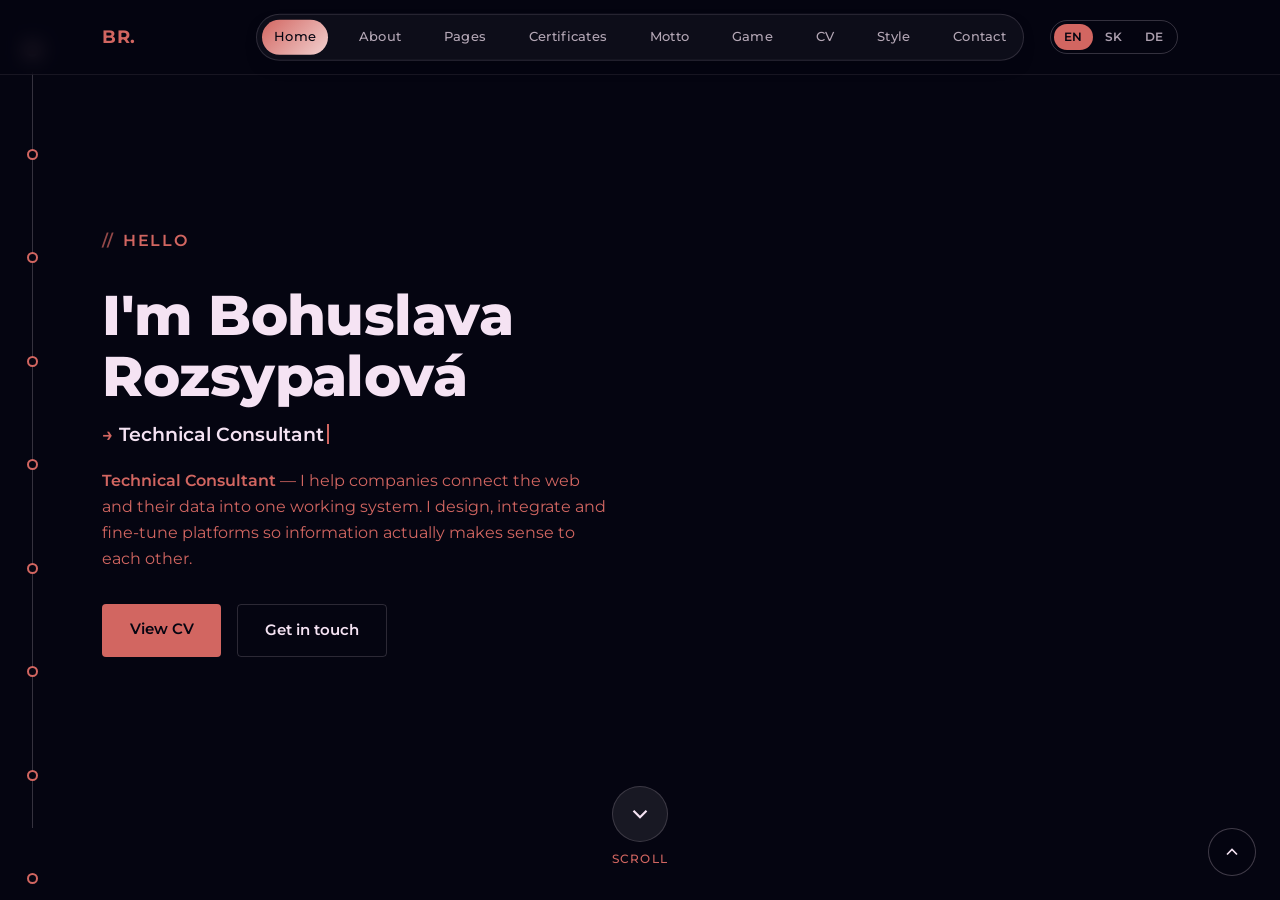
==== commit 54fd0162: "Update index.html" ====
--- a/index.html
+++ b/index.html
@@ -22,19 +22,19 @@
 <body>
 
 <!-- ============================================================
-     PIPELINE — poradie bodiek musí sedieť so sectionIds v script.js
+     PIPELINE — data-target = id sekcie (klik = skok na sekciu)
      ============================================================ -->
 <div class="pipeline" aria-hidden="true">
   <div class="pipeline-track"></div>
-  <div class="pipeline-node" style="top:5vh" data-label="home"></div>
-  <div class="pipeline-node" style="top:16.5vh" data-label="about"></div>
-  <div class="pipeline-node" style="top:28vh" data-label="more pages"></div>
-  <div class="pipeline-node" style="top:39.5vh" data-label="certificates"></div>
-  <div class="pipeline-node" style="top:51vh" data-label="motto"></div>
-  <div class="pipeline-node" style="top:62.5vh" data-label="memory game"></div>
-  <div class="pipeline-node" style="top:74vh" data-label="cv"></div>
-  <div class="pipeline-node" style="top:85.5vh" data-label="style specimen"></div>
-  <div class="pipeline-node" style="top:97vh" data-label="contact"></div>
+  <div class="pipeline-node" data-target="home" style="top:5vh" data-label="home"></div>
+  <div class="pipeline-node" data-target="about" style="top:16.5vh" data-label="about"></div>
+  <div class="pipeline-node" data-target="more" style="top:28vh" data-label="more pages"></div>
+  <div class="pipeline-node" data-target="certs" style="top:39.5vh" data-label="certificates"></div>
+  <div class="pipeline-node" data-target="motto" style="top:51vh" data-label="motto"></div>
+  <div class="pipeline-node" data-target="game" style="top:62.5vh" data-label="memory game"></div>
+  <div class="pipeline-node" data-target="cv" style="top:74vh" data-label="cv"></div>
+  <div class="pipeline-node" data-target="specimen" style="top:85.5vh" data-label="style specimen"></div>
+  <div class="pipeline-node" data-target="contact" style="top:97vh" data-label="contact"></div>
 </div>
 
 <!-- ============================================================
@@ -49,7 +49,10 @@
         <li><a href="#about" data-nav="about">About</a></li>
         <li><a href="#more" data-nav="more">Pages</a></li>
         <li><a href="#certs" data-nav="certs">Certificates</a></li>
+        <li><a href="#motto" data-nav="motto">Motto</a></li>
+        <li><a href="#game" data-nav="game">Game</a></li>
         <li><a href="#cv" data-nav="cv">CV</a></li>
+        <li><a href="#specimen" data-nav="specimen">Style</a></li>
         <li><a href="#contact" data-nav="contact">Contact</a></li>
       </ul>
     </nav>
@@ -59,13 +62,13 @@
       <a href="sk.html" hreflang="sk">SK</a>
       <a href="de.html" hreflang="de">DE</a>
     </div>
-    <button class="nav-toggle" aria-label="Open menu" aria-expanded="false">☰</button>
+    <button type="button" class="nav-toggle" aria-label="Open menu" aria-expanded="false">☰</button>
   </div>
 </header>
 
-<div class="scroller" id="scroller">
-
-  <button class="back-to-top" id="back-to-top" aria-label="Back to top">
+<main class="scroller" id="scroller">
+
+  <button type="button" class="back-to-top" id="back-to-top" aria-label="Back to top">
     <svg width="20" height="20" viewBox="0 0 24 24" fill="none" stroke="currentColor" stroke-width="2"><path d="M18 15l-6-6-6 6"/></svg>
   </button>
 
@@ -77,14 +80,14 @@
       <p class="eyebrow">hello</p>
       <h1>I'm Bohuslava<br>Rozsypalová</h1>
       <!-- Typewriter — roly oddelené "|" v data-words (animuje script.js, JS 9) -->
-      <p class="typewriter" aria-label="Technical Consultant, Web Developer, Graphic Designer, Photographer"><span class="tw-prefix" aria-hidden="true">→</span><span class="tw-text" aria-hidden="true" data-words="Technical Consultant|Web Developer|Graphic Designer|Photographer"></span><span class="tw-caret" aria-hidden="true"></span></p>
+      <p class="typewriter"><span class="visually-hidden">Technical Consultant, Web Developer, Graphic Designer, Photographer</span><span class="tw-prefix" aria-hidden="true">→</span><span class="tw-text" aria-hidden="true" data-words="Technical Consultant|Web Developer|Graphic Designer|Photographer"></span><span class="tw-caret" aria-hidden="true"></span></p>
       <p><span class="role">Technical Consultant</span> — I help companies connect the web and their data into one working system. I design, integrate and fine-tune platforms so information actually makes sense to each other.</p>
       <div class="btn-row">
         <a href="https://bohuslavar.github.io/documents/Bohuslava_Rozsypalova_CV.pdf" target="_blank" rel="noopener" class="btn btn-primary">View CV</a>
         <a href="#contact" class="btn btn-ghost">Get in touch</a>
       </div>
     </div>
-    <button class="scroll-cue" onclick="document.getElementById('about').scrollIntoView({behavior:'smooth'})" aria-label="Go to About section">
+    <button type="button" class="scroll-cue" data-target="about" aria-label="Go to About section">
       <span class="scroll-circle"><svg width="26" height="26" viewBox="0 0 24 24" fill="none" stroke="currentColor" stroke-width="2"><path d="M6 9l6 6 6-6"/></svg></span>
       <span class="scroll-label">scroll</span>
     </button>
@@ -97,15 +100,15 @@
     <div class="about-grid">
       <div class="about-stats" data-reveal>
         <div class="stat">
-          <span class="img-slot stat-icon-slot"><img src="https://res.cloudinary.com/xbffrklb/image/upload/v1787806260/ChatGPT_Image_27._8._2026_06_48_22.png" alt="" onerror="this.style.display='none'; this.nextElementSibling.style.display='flex';"><span class="img-fallback">IMG</span></span>
+          <span class="img-slot stat-icon-slot"><img loading="lazy" src="https://res.cloudinary.com/xbffrklb/image/upload/v1787806260/ChatGPT_Image_27._8._2026_06_48_22.png" alt=""><span class="img-fallback">IMG</span></span>
           <div><strong>5+</strong><span>years in web development</span></div>
         </div>
         <div class="stat">
-          <span class="img-slot stat-icon-slot"><img src="https://res.cloudinary.com/xbffrklb/image/upload/v1787831828/ChatGPT_Image_27._8._2026_13_56_57.png" alt="" onerror="this.style.display='none'; this.nextElementSibling.style.display='flex';"><span class="img-fallback">IMG</span></span>
+          <span class="img-slot stat-icon-slot"><img loading="lazy" src="https://res.cloudinary.com/xbffrklb/image/upload/v1787831828/ChatGPT_Image_27._8._2026_13_56_57.png" alt=""><span class="img-fallback">IMG</span></span>
           <div><strong>15+</strong><span>years in photography &amp; design</span></div>
         </div>
         <div class="stat">
-          <span class="img-slot stat-icon-slot"><img src="https://res.cloudinary.com/xbffrklb/image/upload/v1787807628/ChatGPT_Image_27._8._2026_07_13_37.png" alt="" onerror="this.style.display='none'; this.nextElementSibling.style.display='flex';"><span class="img-fallback">IMG</span></span>
+          <span class="img-slot stat-icon-slot"><img loading="lazy" src="https://res.cloudinary.com/xbffrklb/image/upload/v1787807628/ChatGPT_Image_27._8._2026_07_13_37.png" alt=""><span class="img-fallback">IMG</span></span>
           <div><strong>2</strong><span>languages, B2 level</span></div>
         </div>
       </div>
@@ -115,18 +118,18 @@
         <p>Technical Consultant and <strong>JavaScript developer</strong> delivering enterprise IT solutions across international projects in banking, telecommunications and pharma. I build web layers, integrations and data-driven solutions with <strong>JavaScript, REST APIs and SQL</strong> — and I use <strong>generative AI</strong> every day to design, prototype and automate faster.</p>
         <p>Alongside my IT career, I continue to pursue photography, web and graphic design, bringing a strong visual and creative perspective to digital products, UI/UX and customer-facing solutions.</p>
         <div class="chips">
-          <span class="chip chip-highlight"><span class="img-slot chip-icon-slot"><img src="https://res.cloudinary.com/xbffrklb/image/upload/v1787806260/ChatGPT_Image_27._8._2026_06_48_22.png" alt="" onerror="this.style.display='none'; this.nextElementSibling.style.display='flex';"><span class="img-fallback">IMG</span></span> JavaScript (ES6+)</span>
-          <span class="chip chip-highlight"><span class="img-slot chip-icon-slot"><img src="https://res.cloudinary.com/xbffrklb/image/upload/v1787817290/12073517.png" alt="" onerror="this.style.display='none'; this.nextElementSibling.style.display='flex';"><span class="img-fallback">IMG</span></span> Generative AI &amp; Prompt Engineering</span>
-          <span class="chip"><span class="img-slot chip-icon-slot"><img src="https://res.cloudinary.com/xbffrklb/image/upload/v1787806260/ChatGPT_Image_27._8._2026_06_48_22.png" alt="" onerror="this.style.display='none'; this.nextElementSibling.style.display='flex';"><span class="img-fallback">IMG</span></span> Web Development</span>
-          <span class="chip"><span class="img-slot chip-icon-slot"><img src="https://res.cloudinary.com/xbffrklb/image/upload/v1787806260/ChatGPT_Image_27._8._2026_06_47_56.png" alt="" onerror="this.style.display='none'; this.nextElementSibling.style.display='flex';"><span class="img-fallback">IMG</span></span> Data Integrations</span>
-          <span class="chip"><span class="img-slot chip-icon-slot"><img src="https://res.cloudinary.com/xbffrklb/image/upload/v1787806260/ChatGPT_Image_27._8._2026_06_48_34.png" alt="" onerror="this.style.display='none'; this.nextElementSibling.style.display='flex';"><span class="img-fallback">IMG</span></span> REST APIs &amp; JSON</span>
-          <span class="chip"><span class="img-slot chip-icon-slot"><img src="https://res.cloudinary.com/xbffrklb/image/upload/v1787771329/images-5.png" alt="" onerror="this.style.display='none'; this.nextElementSibling.style.display='flex';"><span class="img-fallback">IMG</span></span> Bloomreach Engagement</span>
-          <span class="chip"><span class="img-slot chip-icon-slot"><img src="https://res.cloudinary.com/xbffrklb/image/upload/v1787816315/Salesforce-Logo.png" alt="" onerror="this.style.display='none'; this.nextElementSibling.style.display='flex';"><span class="img-fallback">IMG</span></span> Salesforce Marketing Cloud</span>
-          <span class="chip"><span class="img-slot chip-icon-slot"><img src="https://res.cloudinary.com/xbffrklb/image/upload/v1787806261/ChatGPT_Image_27._8._2026_06_48_27.png" alt="" onerror="this.style.display='none'; this.nextElementSibling.style.display='flex';"><span class="img-fallback">IMG</span></span> SQL &amp; Oracle PL/SQL</span>
-        </div>
-      </div>
-    </div>
-    <button class="scroll-cue" onclick="document.getElementById('more').scrollIntoView({behavior:'smooth'})" aria-label="Go to More pages section">
+          <span class="chip chip-highlight"><span class="img-slot chip-icon-slot"><img loading="lazy" src="https://res.cloudinary.com/xbffrklb/image/upload/v1787806260/ChatGPT_Image_27._8._2026_06_48_22.png" alt=""><span class="img-fallback">IMG</span></span> JavaScript (ES6+)</span>
+          <span class="chip chip-highlight"><span class="img-slot chip-icon-slot"><img loading="lazy" src="https://res.cloudinary.com/xbffrklb/image/upload/v1787817290/12073517.png" alt=""><span class="img-fallback">IMG</span></span> Generative AI &amp; Prompt Engineering</span>
+          <span class="chip"><span class="img-slot chip-icon-slot"><img loading="lazy" src="https://res.cloudinary.com/xbffrklb/image/upload/v1787806260/ChatGPT_Image_27._8._2026_06_48_22.png" alt=""><span class="img-fallback">IMG</span></span> Web Development</span>
+          <span class="chip"><span class="img-slot chip-icon-slot"><img loading="lazy" src="https://res.cloudinary.com/xbffrklb/image/upload/v1787806260/ChatGPT_Image_27._8._2026_06_47_56.png" alt=""><span class="img-fallback">IMG</span></span> Data Integrations</span>
+          <span class="chip"><span class="img-slot chip-icon-slot"><img loading="lazy" src="https://res.cloudinary.com/xbffrklb/image/upload/v1787806260/ChatGPT_Image_27._8._2026_06_48_34.png" alt=""><span class="img-fallback">IMG</span></span> REST APIs &amp; JSON</span>
+          <span class="chip"><span class="img-slot chip-icon-slot"><img loading="lazy" src="https://res.cloudinary.com/xbffrklb/image/upload/v1787771329/images-5.png" alt=""><span class="img-fallback">IMG</span></span> Bloomreach Engagement</span>
+          <span class="chip"><span class="img-slot chip-icon-slot"><img loading="lazy" src="https://res.cloudinary.com/xbffrklb/image/upload/v1787816315/Salesforce-Logo.png" alt=""><span class="img-fallback">IMG</span></span> Salesforce Marketing Cloud</span>
+          <span class="chip"><span class="img-slot chip-icon-slot"><img loading="lazy" src="https://res.cloudinary.com/xbffrklb/image/upload/v1787806261/ChatGPT_Image_27._8._2026_06_48_27.png" alt=""><span class="img-fallback">IMG</span></span> SQL &amp; Oracle PL/SQL</span>
+        </div>
+      </div>
+    </div>
+    <button type="button" class="scroll-cue" data-target="more" aria-label="Go to More pages section">
       <span class="scroll-circle"><svg width="26" height="26" viewBox="0 0 24 24" fill="none" stroke="currentColor" stroke-width="2"><path d="M6 9l6 6 6-6"/></svg></span>
       <span class="scroll-label">scroll</span>
     </button>
@@ -144,7 +147,7 @@
       <!-- 01 Graphic Portfolio -->
       <a class="more-card" href="https://bohuslavar.github.io/GraphicPortfolio/" target="_blank" rel="noopener">
         <div class="more-card-visual">
-  <img src="https://res.cloudinary.com/livyisn3/image/upload/v1792050900/Untitled-4.jpg" alt="Graphic Portfolio" loading="lazy" onerror="this.remove()">
+  <img src="https://res.cloudinary.com/livyisn3/image/upload/v1792050900/Untitled-4.jpg" alt="Graphic Portfolio" loading="lazy">
   <span class="more-card-num">01</span>
 </div>
         <div class="more-card-body">
@@ -156,7 +159,7 @@
       <!-- 02 Grandhotel -->
       <a class="more-card" href="https://bohuslavar.github.io/Grandhotel/" target="_blank" rel="noopener">
         <div class="more-card-visual">
-  <img src="https://res.cloudinary.com/livyisn3/image/upload/v1792050900/grhtl.jpg" alt="Grandhotel" loading="lazy" onerror="this.remove()">
+  <img src="https://res.cloudinary.com/livyisn3/image/upload/v1792050900/grhtl.jpg" alt="Grandhotel" loading="lazy">
   <span class="more-card-num">02</span>
 </div>
         <div class="more-card-body">
@@ -168,7 +171,7 @@
       <!-- 03 Photography -->
       <a class="more-card" href="https://bohuslavar.github.io/Photography/" target="_blank" rel="noopener">
         <div class="more-card-visual">
-  <img src="https://res.cloudinary.com/livyisn3/image/upload/v1788991617/8110A084-2484-446B-BF45-C96464E2B1D4.jpg" alt="Photography" loading="lazy" onerror="this.remove()">
+  <img src="https://res.cloudinary.com/livyisn3/image/upload/v1788991617/8110A084-2484-446B-BF45-C96464E2B1D4.jpg" alt="Photography" loading="lazy">
   <span class="more-card-num">03</span>
 </div>
         <div class="more-card-body">
@@ -177,55 +180,26 @@
           <span class="more-card-cta">Visit <span aria-hidden="true">→</span></span>
         </div>
       </a>
-      <!-- 04 AI Agents -->
-         <!-- 04 AI Agents 
-      <a class="more-card" href="#" target="_blank" rel="noopener">
-       <div class="more-card-visual">
-  <img src="https://res.cloudinary.com/xbffrklb/image/upload/.../tvoj-obrazok.jpg" alt="AI Agents" loading="lazy" onerror="this.remove()">
-  <span class="more-card-num">04</span>
-</div>
-        <div class="more-card-body">
-          <h3>AI Agents</h3>
-          <p>Experiments with AI agents and automating everyday work.</p>
-          <span class="more-card-cta">Visit <span aria-hidden="true">→</span></span>
-        </div>
-      </a> -->
-    </div>
-
-    <button class="scroll-cue" onclick="document.getElementById('certs').scrollIntoView({behavior:'smooth'})" aria-label="Go to Certificates section">
-      <span class="scroll-circle"><svg width="26" height="26" viewBox="0 0 24 24" fill="none" stroke="currentColor" stroke-width="2"><path d="M6 9l6 6 6-6"/></svg></span>
-      <span class="scroll-label">scroll</span>
-    </button> 
+    </div>
+
+    <button type="button" class="scroll-cue" data-target="certs" aria-label="Go to Certificates section">
+      <span class="scroll-circle"><svg width="26" height="26" viewBox="0 0 24 24" fill="none" stroke="currentColor" stroke-width="2"><path d="M6 9l6 6 6-6"/></svg></span>
+      <span class="scroll-label">scroll</span>
+    </button>
   </section>
   <!-- ============================================================
        SEKCIA: CERTIFICATES — galéria certifikátov (dáta v script.js, JS 7)
        ============================================================ -->
-  <section id="certs" class="gallery-section theme-d">
+  <section id="certs" class="theme-d">
     <p class="eyebrow">certificates</p>
     <h2 data-reveal>Certificates</h2>
     <p class="lead" data-reveal>Choose a category to see the certificates.</p>
 
-    <div class="cat-grid" data-role="cat-grid" data-reveal>
-      <button class="cat-card is-logo" data-cat="salesforce">
-        <span class="img-slot cat-card-img"><img src="https://res.cloudinary.com/livyisn3/image/upload/v1792059022/SFMC_admin.png" alt="" onerror="this.style.display='none'; this.nextElementSibling.style.display='flex';"><span class="img-fallback">IMG</span></span>
-        <span class="cat-card-title">Salesforce</span>
-      </button>
-      <button class="cat-card is-logo" data-cat="bloomreach">
-        <span class="img-slot cat-card-img"><img src="https://res.cloudinary.com/livyisn3/image/upload/v1792058885/certificate-u8gg2x3ywodj-1736179452.pdf" alt="" onerror="this.style.display='none'; this.nextElementSibling.style.display='flex';"><span class="img-fallback">IMG</span></span>
-        <span class="cat-card-title">Bloomreach</span>
-      </button>
-      <button class="cat-card is-logo" data-cat="technical">
-        <span class="img-slot cat-card-img"><img src="https://res.cloudinary.com/xbffrklb/image/upload/v1787817290/12073517.png" alt="" onerror="this.style.display='none'; this.nextElementSibling.style.display='flex';"><span class="img-fallback">IMG</span></span>
-        <span class="cat-card-title">Technical &amp; Data</span>
-      </button>
-      <button class="cat-card is-logo" data-cat="business">
-        <span class="img-slot cat-card-img"><img src="https://res.cloudinary.com/livyisn3/image/upload/v1792058849/9a9b29e57e5f4bd38f8596e1572b3574.png" alt="" onerror="this.style.display='none'; this.nextElementSibling.style.display='flex';"><span class="img-fallback">IMG</span></span>
-        <span class="cat-card-title">Business &amp; Marketing</span>
-      </button>
+    <div class="cat-grid" data-role="cat-grid" data-reveal><!-- kocky kategórií vytvára script.js (JS 8) -->
     </div>
 
     <div class="category-detail" data-role="category-detail" data-reveal hidden>
-      <button class="back-link" data-role="back-link">← Back to categories</button>
+      <button type="button" class="back-link" data-role="back-link">← Back to categories</button>
       <div class="cat-hero">
         <div class="tile cat-hero-image" data-role="hero-tile"></div>
         <div class="cat-hero-copy">
@@ -236,13 +210,13 @@
       </div>
       <div class="grid" data-role="thumbs"></div>
       <div class="thumb-pagination" data-role="thumb-pagination" hidden>
-        <button class="thumb-nav" data-role="thumb-prev" aria-label="Previous">‹</button>
+        <button type="button" class="thumb-nav" data-role="thumb-prev" aria-label="Previous">‹</button>
         <span class="thumb-page-indicator" data-role="thumb-page-indicator"></span>
-        <button class="thumb-nav" data-role="thumb-next" aria-label="Next">›</button>
-      </div>
-    </div>
-
-    <button class="scroll-cue" onclick="document.getElementById('motto').scrollIntoView({behavior:'smooth'})" aria-label="Go to Motto section">
+        <button type="button" class="thumb-nav" data-role="thumb-next" aria-label="Next">›</button>
+      </div>
+    </div>
+
+    <button type="button" class="scroll-cue" data-target="motto" aria-label="Go to Motto section">
       <span class="scroll-circle"><svg width="26" height="26" viewBox="0 0 24 24" fill="none" stroke="currentColor" stroke-width="2"><path d="M6 9l6 6 6-6"/></svg></span>
       <span class="scroll-label">scroll</span>
     </button>
@@ -260,9 +234,9 @@
         <div class="scratch-message">"Great integrations are the ones nobody ever notices."</div>
         <canvas class="scratch-canvas" id="scratch-canvas"></canvas>
       </div>
-      <button class="scratch-reset" id="scratch-reset">Reset</button>
-    </div>
-    <button class="scroll-cue" onclick="document.getElementById('game').scrollIntoView({behavior:'smooth'})" aria-label="Go to Memory Game section">
+      <button type="button" class="pill-btn" id="scratch-reset">Reset</button>
+    </div>
+    <button type="button" class="scroll-cue" data-target="game" aria-label="Go to Memory Game section">
       <span class="scroll-circle"><svg width="26" height="26" viewBox="0 0 24 24" fill="none" stroke="currentColor" stroke-width="2"><path d="M6 9l6 6 6-6"/></svg></span>
       <span class="scroll-label">scroll</span>
     </button>
@@ -275,7 +249,7 @@
   <section id="game" class="theme-a">
     <div class="game-wrap" data-reveal>
       <p class="eyebrow">take a break</p>
-      <h2 style="font-size:clamp(1.6rem,3vw,2.1rem); margin-bottom:0.4rem;">Memory Game</h2>
+      <h2>Memory Game</h2>
       <p class="motto-hint">Match all 10 pairs.:)</p>
       <div class="game-hud">
         <span id="game-moves">Moves: 0</span>
@@ -283,10 +257,10 @@
       </div>
       <div class="memory-grid" id="memory-grid"></div>
       <p class="game-win" id="game-win"></p>
-      <button class="game-reset" id="game-reset">Shuffle again</button>
+      <button type="button" class="pill-btn" id="game-reset">Shuffle again</button>
       <p class="game-note">Van Gogh Collection</p>
     </div>
-    <button class="scroll-cue" onclick="document.getElementById('cv').scrollIntoView({behavior:'smooth'})" aria-label="Go to CV section">
+    <button type="button" class="scroll-cue" data-target="cv" aria-label="Go to CV section">
       <span class="scroll-circle"><svg width="26" height="26" viewBox="0 0 24 24" fill="none" stroke="currentColor" stroke-width="2"><path d="M6 9l6 6 6-6"/></svg></span>
       <span class="scroll-label">scroll</span>
     </button>
@@ -306,12 +280,12 @@
     <div class="cv-layout">
       <!-- Bočný panel s ikonkami — placeholder pre "čo robím", neskôr nahraditeľné vlastnou grafikou -->
       <aside class="cv-icons" aria-label="Areas of work">
-        <div class="cv-icon-item"><span class="img-slot cv-icon-slot"><img src="https://res.cloudinary.com/xbffrklb/image/upload/v1787806260/ChatGPT_Image_27._8._2026_06_48_22.png" alt="Web Development" onerror="this.style.display='none'; this.nextElementSibling.style.display='flex';"><span class="img-fallback">IMG</span></span><span>Web Development</span></div>
-        <div class="cv-icon-item"><span class="img-slot cv-icon-slot"><img src="https://res.cloudinary.com/xbffrklb/image/upload/v1787806260/ChatGPT_Image_27._8._2026_06_48_34.png" alt="APIs & Integrations" onerror="this.style.display='none'; this.nextElementSibling.style.display='flex';"><span class="img-fallback">IMG</span></span><span>APIs &amp; Integrations</span></div>
-        <div class="cv-icon-item"><span class="img-slot cv-icon-slot"><img src="https://res.cloudinary.com/xbffrklb/image/upload/v1787771329/images-5.png" alt="Bloomreach Engagement" onerror="this.style.display='none'; this.nextElementSibling.style.display='flex';"><span class="img-fallback">IMG</span></span><span>Bloomreach Engagement</span></div>
-        <div class="cv-icon-item"><span class="img-slot cv-icon-slot"><img src="https://res.cloudinary.com/xbffrklb/image/upload/v1787816315/Salesforce-Logo.png" alt="Salesforce Marketing Cloud" onerror="this.style.display='none'; this.nextElementSibling.style.display='flex';"><span class="img-fallback">IMG</span></span><span>Salesforce Marketing Cloud</span></div>
-        <div class="cv-icon-item"><span class="img-slot cv-icon-slot"><img src="https://res.cloudinary.com/xbffrklb/image/upload/v1787807887/ChatGPT_Image_27._8._2026_07_17_53.png" alt="Design & Creative" onerror="this.style.display='none'; this.nextElementSibling.style.display='flex';"><span class="img-fallback">IMG</span></span><span>Design &amp; Creative</span></div>
-        <div class="cv-icon-item"><span class="img-slot cv-icon-slot"><img src="https://res.cloudinary.com/xbffrklb/image/upload/v1787807628/ChatGPT_Image_27._8._2026_07_13_37.png" alt="Languages" onerror="this.style.display='none'; this.nextElementSibling.style.display='flex';"><span class="img-fallback">IMG</span></span><span>Languages</span></div>
+        <div class="cv-icon-item"><span class="img-slot cv-icon-slot"><img loading="lazy" src="https://res.cloudinary.com/xbffrklb/image/upload/v1787806260/ChatGPT_Image_27._8._2026_06_48_22.png" alt="Web Development"><span class="img-fallback">IMG</span></span><span>Web Development</span></div>
+        <div class="cv-icon-item"><span class="img-slot cv-icon-slot"><img loading="lazy" src="https://res.cloudinary.com/xbffrklb/image/upload/v1787806260/ChatGPT_Image_27._8._2026_06_48_34.png" alt="APIs & Integrations"><span class="img-fallback">IMG</span></span><span>APIs &amp; Integrations</span></div>
+        <div class="cv-icon-item"><span class="img-slot cv-icon-slot"><img loading="lazy" src="https://res.cloudinary.com/xbffrklb/image/upload/v1787771329/images-5.png" alt="Bloomreach Engagement"><span class="img-fallback">IMG</span></span><span>Bloomreach Engagement</span></div>
+        <div class="cv-icon-item"><span class="img-slot cv-icon-slot"><img loading="lazy" src="https://res.cloudinary.com/xbffrklb/image/upload/v1787816315/Salesforce-Logo.png" alt="Salesforce Marketing Cloud"><span class="img-fallback">IMG</span></span><span>Salesforce Marketing Cloud</span></div>
+        <div class="cv-icon-item"><span class="img-slot cv-icon-slot"><img loading="lazy" src="https://res.cloudinary.com/xbffrklb/image/upload/v1787807887/ChatGPT_Image_27._8._2026_07_17_53.png" alt="Design & Creative"><span class="img-fallback">IMG</span></span><span>Design &amp; Creative</span></div>
+        <div class="cv-icon-item"><span class="img-slot cv-icon-slot"><img loading="lazy" src="https://res.cloudinary.com/xbffrklb/image/upload/v1787807628/ChatGPT_Image_27._8._2026_07_13_37.png" alt="Languages"><span class="img-fallback">IMG</span></span><span>Languages</span></div>
       </aside>
       <div class="cv-scroll" data-reveal>
         <div class="timeline">
@@ -384,14 +358,14 @@
 
         <div class="cv-skills">
           <h3>Certifications</h3>
-          <p style="font-weight:400; color:var(--muted); font-size:0.88rem; max-width:60ch;">Salesforce Certified Marketing Cloud Consultant, Developer, Administrator &amp; Engagement Specialist · Bloomreach Academy: Discovery &amp; Engagement (Jinja Unlocked, Jinja Jumpstart, Data Hub) · IBM Industry Certifications (Banking, Telecom, Healthcare)</p>
+          <p class="cv-certs-text">Salesforce Certified Marketing Cloud Consultant, Developer, Administrator &amp; Engagement Specialist · Bloomreach Academy: Discovery &amp; Engagement (Jinja Unlocked, Jinja Jumpstart, Data Hub) · IBM Industry Certifications (Banking, Telecom, Healthcare)</p>
         </div>
 
         <div class="cv-skills">
           <h3>Technical Skills</h3>
           <div class="skill-cats">
             <div class="skill-cat">
-              <span class="cat-title"><span class="img-slot skill-icon-slot"><img src="https://res.cloudinary.com/xbffrklb/image/upload/v1787817290/12073517.png" alt="" onerror="this.style.display='none'; this.nextElementSibling.style.display='flex';"><span class="img-fallback">IMG</span></span> Development &amp; Data</span>
+              <span class="cat-title"><span class="img-slot skill-icon-slot"><img loading="lazy" src="https://res.cloudinary.com/xbffrklb/image/upload/v1787817290/12073517.png" alt=""><span class="img-fallback">IMG</span></span> Development &amp; Data</span>
               <div class="skill-tags">
                 <span class="skill-tag">JavaScript</span><span class="skill-tag">HTML5</span><span class="skill-tag">CSS3</span>
                 <span class="skill-tag">Tailwind CSS</span><span class="skill-tag">SQL</span><span class="skill-tag">Oracle PL/SQL</span>
@@ -399,35 +373,35 @@
               </div>
             </div>
             <div class="skill-cat">
-              <span class="cat-title"><span class="img-slot skill-icon-slot"><img src="https://res.cloudinary.com/xbffrklb/image/upload/v1787817486/17335208.png" alt="" onerror="this.style.display='none'; this.nextElementSibling.style.display='flex';"><span class="img-fallback">IMG</span></span> APIs &amp; Integration</span>
+              <span class="cat-title"><span class="img-slot skill-icon-slot"><img loading="lazy" src="https://res.cloudinary.com/xbffrklb/image/upload/v1787817486/17335208.png" alt=""><span class="img-fallback">IMG</span></span> APIs &amp; Integration</span>
               <div class="skill-tags">
                 <span class="skill-tag">REST APIs</span><span class="skill-tag">JSON</span><span class="skill-tag">Web Services</span>
                 <span class="skill-tag">System Integration</span><span class="skill-tag">Postman</span>
               </div>
             </div>
             <div class="skill-cat">
-              <span class="cat-title"><span class="img-slot skill-icon-slot"><img src="https://res.cloudinary.com/xbffrklb/image/upload/v1787771329/images-5.png" alt="" onerror="this.style.display='none'; this.nextElementSibling.style.display='flex';"><span class="img-fallback">IMG</span></span> Bloomreach Engagement</span>
+              <span class="cat-title"><span class="img-slot skill-icon-slot"><img loading="lazy" src="https://res.cloudinary.com/xbffrklb/image/upload/v1787771329/images-5.png" alt=""><span class="img-fallback">IMG</span></span> Bloomreach Engagement</span>
               <div class="skill-tags">
                 <span class="skill-tag">Journey Orchestration</span><span class="skill-tag">Weblayers</span><span class="skill-tag">Dynamic Content</span>
                 <span class="skill-tag">Segmentation</span><span class="skill-tag">Funnels &amp; Reporting</span><span class="skill-tag">Metrics &amp; Aggregates</span>
               </div>
             </div>
             <div class="skill-cat">
-              <span class="cat-title"><span class="img-slot skill-icon-slot"><img src="https://res.cloudinary.com/xbffrklb/image/upload/v1787816315/Salesforce-Logo.png" alt="" onerror="this.style.display='none'; this.nextElementSibling.style.display='flex';"><span class="img-fallback">IMG</span></span> Salesforce Marketing Cloud</span>
+              <span class="cat-title"><span class="img-slot skill-icon-slot"><img loading="lazy" src="https://res.cloudinary.com/xbffrklb/image/upload/v1787816315/Salesforce-Logo.png" alt=""><span class="img-fallback">IMG</span></span> Salesforce Marketing Cloud</span>
               <div class="skill-tags">
                 <span class="skill-tag">Journey Builder</span><span class="skill-tag">Automation Studio</span><span class="skill-tag">Data Extensions</span>
                 <span class="skill-tag">Email &amp; Mobile Studio</span><span class="skill-tag">A/B Testing</span>
               </div>
             </div>
             <div class="skill-cat">
-              <span class="cat-title"><span class="img-slot skill-icon-slot"><img src="https://res.cloudinary.com/xbffrklb/image/upload/v1787817398/adobe-creative-cloud-logo-free-png.webp" alt="" onerror="this.style.display='none'; this.nextElementSibling.style.display='flex';"><span class="img-fallback">IMG</span></span> Design &amp; Creative</span>
+              <span class="cat-title"><span class="img-slot skill-icon-slot"><img loading="lazy" src="https://res.cloudinary.com/xbffrklb/image/upload/v1787817398/adobe-creative-cloud-logo-free-png.webp" alt=""><span class="img-fallback">IMG</span></span> Design &amp; Creative</span>
               <div class="skill-tags">
                 <span class="skill-tag">Photoshop</span><span class="skill-tag">Illustrator</span><span class="skill-tag">InDesign</span>
                 <span class="skill-tag">XD</span><span class="skill-tag">Premiere Pro</span><span class="skill-tag">Figma</span><span class="skill-tag">Canva</span>
               </div>
             </div>
             <div class="skill-cat">
-              <span class="cat-title"><span class="img-slot skill-icon-slot"><img src="https://res.cloudinary.com/xbffrklb/image/upload/v1787817060/3898082.png" alt="" onerror="this.style.display='none'; this.nextElementSibling.style.display='flex';"><span class="img-fallback">IMG</span></span> Languages</span>
+              <span class="cat-title"><span class="img-slot skill-icon-slot"><img loading="lazy" src="https://res.cloudinary.com/xbffrklb/image/upload/v1787817060/3898082.png" alt=""><span class="img-fallback">IMG</span></span> Languages</span>
               <div class="skill-tags">
                 <span class="skill-tag">English — B2</span><span class="skill-tag">German — B2</span>
               </div>
@@ -437,7 +411,7 @@
       </div>
     </div>
 
-    <button class="scroll-cue" onclick="document.getElementById('specimen').scrollIntoView({behavior:'smooth'})" aria-label="Go to Style Specimen section">
+    <button type="button" class="scroll-cue" data-target="specimen" aria-label="Go to Style Specimen section">
       <span class="scroll-circle"><svg width="26" height="26" viewBox="0 0 24 24" fill="none" stroke="currentColor" stroke-width="2"><path d="M6 9l6 6 6-6"/></svg></span>
       <span class="scroll-label">scroll</span>
     </button>
@@ -448,31 +422,31 @@
        ============================================================ -->
   <section id="specimen" class="theme-f">
     <p class="eyebrow">specimen</p>
-    <h2 data-reveal style="font-size:clamp(1.8rem,3.5vw,2.4rem); margin-bottom:2rem;">Type &amp; Color System</h2>
+    <h2 data-reveal>Type &amp; Color System</h2>
     <div class="specimen-grid" data-reveal>
       <div class="spec-row">
         <div class="spec-label">Typeface — Montserrat (fallback: Roboto → Helvetica Neue → Arial)</div>
         <div class="spec-h1">Aa Bb Cc — ExtraBold 800 / H1</div>
-        <div class="spec-h2" style="margin-top:0.5rem;">Aa Bb Cc — Bold 700 / H2</div>
-        <div class="spec-h3" style="margin-top:0.5rem;">Aa Bb Cc — SemiBold 600 / H3</div>
-        <div class="spec-medium" style="margin-top:0.5rem;">Aa Bb Cc — Medium 500 / labels</div>
-        <div class="spec-body" style="margin-top:0.5rem;">Aa Bb Cc — Regular 400 / body text</div>
-        <div class="spec-light" style="margin-top:0.5rem; color:var(--muted);">Aa Bb Cc — Light 300 / captions &amp; notes</div>
-      </div>
-      <div class="spec-row" style="border-bottom:none; padding-bottom:0;">
+        <div class="spec-h2">Aa Bb Cc — Bold 700 / H2</div>
+        <div class="spec-h3">Aa Bb Cc — SemiBold 600 / H3</div>
+        <div class="spec-medium">Aa Bb Cc — Medium 500 / labels</div>
+        <div class="spec-body">Aa Bb Cc — Regular 400 / body text</div>
+        <div class="spec-light">Aa Bb Cc — Light 300 / captions &amp; notes</div>
+      </div>
+      <div class="spec-row">
         <div class="spec-label">Palette — Dusk Horizon</div>
         <div class="swatches">
-          <div class="swatch"><div class="swatch-color" style="background:#050511;"></div><span>Ink<br>#050511</span></div>
-          <div class="swatch"><div class="swatch-color" style="background:#311B2F;"></div><span>Plum<br>#311B2F</span></div>
-          <div class="swatch"><div class="swatch-color" style="background:#6B354C;"></div><span>Mauve<br>#6B354C</span></div>
-          <div class="swatch"><div class="swatch-color" style="background:#933A3C;"></div><span>Terracotta<br>#933A3C</span></div>
-          <div class="swatch"><div class="swatch-color" style="background:#D26661;"></div><span>Coral<br>#D26661</span></div>
-          <div class="swatch"><div class="swatch-color" style="background:#F2D1D0;"></div><span>Peach<br>#F2D1D0</span></div>
-          <div class="swatch"><div class="swatch-color" style="background:#F5E3F3;"></div><span>Mist<br>#F5E3F3</span></div>
-        </div>
-      </div>
-    </div>
-    <button class="scroll-cue" onclick="document.getElementById('contact').scrollIntoView({behavior:'smooth'})" aria-label="Go to Contact section">
+          <div class="swatch"><div class="swatch-color" style="--swatch:#050511"></div><span>Ink<br>#050511</span></div>
+          <div class="swatch"><div class="swatch-color" style="--swatch:#311B2F"></div><span>Plum<br>#311B2F</span></div>
+          <div class="swatch"><div class="swatch-color" style="--swatch:#6B354C"></div><span>Mauve<br>#6B354C</span></div>
+          <div class="swatch"><div class="swatch-color" style="--swatch:#933A3C"></div><span>Terracotta<br>#933A3C</span></div>
+          <div class="swatch"><div class="swatch-color" style="--swatch:#D26661"></div><span>Coral<br>#D26661</span></div>
+          <div class="swatch"><div class="swatch-color" style="--swatch:#F2D1D0"></div><span>Peach<br>#F2D1D0</span></div>
+          <div class="swatch"><div class="swatch-color" style="--swatch:#F5E3F3"></div><span>Mist<br>#F5E3F3</span></div>
+        </div>
+      </div>
+    </div>
+    <button type="button" class="scroll-cue" data-target="contact" aria-label="Go to Contact section">
       <span class="scroll-circle"><svg width="26" height="26" viewBox="0 0 24 24" fill="none" stroke="currentColor" stroke-width="2"><path d="M6 9l6 6 6-6"/></svg></span>
       <span class="scroll-label">scroll</span>
     </button>
@@ -489,7 +463,7 @@
         <!-- Fotka + meno pri formulári -->
         <div class="contact-person">
           <span class="img-slot contact-photo">
-            <img src="https://res.cloudinary.com/livyisn3/image/upload/v1789982652/BohuslavaR.png" alt="Bohuslava Rozsypalová" onerror="this.style.display='none'; this.nextElementSibling.style.display='flex';">
+            <img loading="lazy" src="https://res.cloudinary.com/livyisn3/image/upload/v1789982652/BohuslavaR.png" alt="Bohuslava Rozsypalová">
             <span class="img-fallback">IMG</span>
           </span>
           <span class="contact-person-info">
@@ -497,7 +471,7 @@
             <span>Your message comes straight to me — I usually reply within one day.</span>
           </span>
         </div>
-        <p>Have a website that needs to talk to other systems, or a project missing a technical consultant? Reach out — this form goes straight to my inbox.</p>
+        <p class="contact-intro">Have a website that needs to talk to other systems, or a project missing a technical consultant? Reach out — this form goes straight to my inbox.</p>
         <div class="contact-links">
           <a href="mailto:b.rozsypalova@gmail.com">b.rozsypalova@gmail.com</a>
           <a href="tel:+421950238952">+421 950 238 952</a>
@@ -510,7 +484,7 @@
            Polia Name a Message kontroluje script.js (JS 4) na zakázané slová. -->
       <form id="contact-form" data-reveal aria-label="Contact form" action="https://formsubmit.co/b.rozsypalova@gmail.com" method="POST">
         <input type="hidden" name="_subject" value="New message from your portfolio site">
-        <input type="text" name="_honey" style="display:none" tabindex="-1" autocomplete="off">
+        <input type="text" name="_honey" class="hp-field" tabindex="-1" autocomplete="off" aria-hidden="true">
         <div>
           <label for="name">Name</label>
           <input type="text" id="name" name="name" required>
@@ -523,7 +497,7 @@
           <label for="message">Message</label>
           <textarea id="message" name="message" required></textarea>
         </div>
-        <button type="submit" class="btn btn-primary" id="contact-submit" style="align-self:flex-start;">Send message</button>
+        <button type="submit" class="btn btn-primary" id="contact-submit">Send message</button>
         <p class="form-status" id="form-status" role="status"></p>
       </form>
     </div>
@@ -534,16 +508,16 @@
     <span>Made with care.</span>
   </footer>
 
-</div>
+</main>
 
 <!-- ============================================================
      LIGHTBOX
      ============================================================ -->
-<div class="lightbox" id="lightbox" aria-hidden="true">
+<div class="lightbox" id="lightbox" role="dialog" aria-modal="true" aria-label="Image preview" aria-hidden="true">
   <div class="lightbox-inner">
-    <button class="lightbox-close" id="lightbox-close" aria-label="Close">&times;</button>
-    <button class="lightbox-nav lightbox-prev" id="lightbox-prev" aria-label="Previous image">‹</button>
-    <button class="lightbox-nav lightbox-next" id="lightbox-next" aria-label="Next image">›</button>
+    <button type="button" class="lightbox-close" id="lightbox-close" aria-label="Close">&times;</button>
+    <button type="button" class="lightbox-nav lightbox-prev" id="lightbox-prev" aria-label="Previous image">‹</button>
+    <button type="button" class="lightbox-nav lightbox-next" id="lightbox-next" aria-label="Next image">›</button>
     <div id="lightbox-content"></div>
     <p class="lightbox-caption" id="lightbox-caption"></p>
   </div>
--- a/style.css
+++ b/style.css
@@ -1,40 +1,31 @@
 /* ==================================================================
    STYLE.CSS — Bohuslava Rozsypalová — Portfolio & CV
    ------------------------------------------------------------------
-   Obsah :
-     1  Premenné — farebná paleta a písmo
-     2  Scroll kontajner (efekt "slide" cez scroll-snap)
-     3  Farby jednotlivých sekcií (striedanie tmavá/svetlá téma)
-     4  Pipeline — vertikálna značka vľavo
-     5  Hlavička a navigácia
-     6  Home (hero)
-     7  Scroll tlačidlo + "späť hore"
-     8  About
-     9  Motto (scratch-to-reveal)
-     10 Galéria certifikátov (kategórie + detail) + Lightbox
-     11 Type & Color specimen
-     12 Pexeso (memory game)
-     13 CV
-     14 Kontakt
-     15 Všeobecné (animácie, focus)
-     16 Responzivita
-     17 Ďalšie stránky (#more) — 4 kocky + 3D tilt
-     18 Typewriter v úvode
-     19 Formulár — zakázané slová
-     20 Prepínač jazykov
-     21 Kontakt — fotka + meno
-     22 More-cards — obrázok v kocke
-     23 Kategórie certifikátov
-     24 Horné menu — v strede, 60 % šírky, efekt
-     25 About — zvýraznenie JavaScript a AI
-     26 Certifikáty — logá v kockách
+   Obsah:
+     1  Premenné (farby, písmo) a základ
+     2  Rozloženie — scroll kontajner, sekcie, farebné témy
+     3  Pipeline — bodky vľavo
+     4  Hlavička, menu, prepínač jazykov
+     5  Spoločné prvky — eyebrow, tlačidlá, obrázky, scroll, späť hore
+     6  Home + typewriter
+     7  About
+     8  Ďalšie stránky (more-cards)
+     9  Certifikáty — kategórie, detail, galéria
+     10 Lightbox
+     11 Motto (scratch)
+     12 Pexeso
+     13 Životopis (CV)
+     14 Písmo a farby (specimen)
+     15 Kontakt + formulár
+     16 Pätička
+     17 Animácie a prístupnosť
+     18 Responzivita
    ================================================================== */
 
 /* ============================================================
-   1. ZÁKLADNÉ PREMENNÉ — farebná paleta "Dusk Horizon"
+   1. PREMENNÉ A ZÁKLAD — paleta "Dusk Horizon"
    ============================================================ */
 :root{
-  /* --- Farebná paleta "Dusk Horizon" --- */
   --ink:#050511;
   --plum:#311B2F;
   --mauve:#6B354C;
@@ -43,141 +34,180 @@
   --mist:#F5E3F3;
   --peach:#F2D1D0;
 
-  /* --- Písmo: Montserrat + zálohy Roboto / Helvetica / Arial --- */
-  --font-main: 'Montserrat', 'Roboto', 'Helvetica Neue', Helvetica, Arial, sans-serif;
-
-  /* --- Predvolená (fallback) téma sekcie  --- */
-  --bg: var(--ink);
-  --text: var(--mist);
-  --muted: var(--coral);
-  --accent: var(--coral);
-  --btn-text: var(--ink);
-  --line: rgba(245,227,243,0.16);
-  --radius: 4px;
-}
-*{margin:0;padding:0;box-sizing:border-box;}
+  --font-main:'Montserrat', 'Roboto', 'Helvetica Neue', Helvetica, Arial, sans-serif;
+
+  /* Predvolená téma sekcie (prepisujú ju .theme-a … .theme-f) */
+  --bg:var(--ink);
+  --text:var(--mist);
+  --muted:var(--coral);
+  --accent:var(--coral);
+  --btn-text:var(--ink);
+  --line:rgba(245,227,243,0.16);
+  --radius:4px;
+
+  --hero-img:url('https://res.cloudinary.com/livyisn3/image/upload/v1789982651/BCKgrnd_image.png');
+}
+
+*,
+*::before,
+*::after{margin:0; padding:0; box-sizing:border-box;}
+
 html{scroll-behavior:smooth;}
 body{
-  font-family:var(--font-main);
-  font-weight:400; /* Regular  */
-  background:var(--ink);
-  color:var(--text);
-  line-height:1.6;
+  font-family:var(--font-main); font-weight:400; line-height:1.6;
+  background:var(--ink); color:var(--text);
   overflow-x:hidden;
 }
-/* Nadpisy — Montserrat Bold/ExtraBold*/
 h1,h2,h3{font-family:var(--font-main); letter-spacing:-0.01em;}
-h1{font-weight:800;} /* ExtraBold — hero nadpis */
-h2{font-weight:700;} /* Bold — nadpisy sekcií */
-h3{font-weight:600;} /* SemiBold — menšie nadpisy (napr. v CV) */
-a{color:inherit;text-decoration:none;}
+h1{font-weight:800;}
+h2{font-weight:700;}
+h3{font-weight:600;}
+a{color:inherit; text-decoration:none;}
 img{max-width:100%; display:block;}
+button{font:inherit;}
 ::selection{background:var(--terracotta); color:var(--mist);}
 
-/* ============================================================
-   2. SCROLL KONTAJNER — slide efekt
-   ============================================================ */
-.scroller{ height:100vh; height:100dvh; overflow-y:scroll; scroll-snap-type:y proximity; }
+/* Text len pre čítačky obrazovky */
+.visually-hidden{
+  position:absolute !important; width:1px; height:1px; overflow:hidden;
+  clip:rect(0 0 0 0); clip-path:inset(50%); white-space:nowrap;
+}
+
+/* ============================================================
+   2. ROZLOŽENIE — scroll kontajner, sekcie, témy
+   ============================================================ */
+.scroller{height:100vh; height:100dvh; overflow-y:auto; scroll-snap-type:y proximity;}
+
 section{
   min-height:100vh; min-height:100dvh;
   scroll-snap-align:start;
   position:relative;
   display:flex; flex-direction:column; justify-content:center;
-  padding:6rem 8vw 7rem; /* väčší spodný priestor — scroll tlačidlo sa nikdy nebije s obsahom */
-  background:var(--bg);
-  color:var(--text);
-  transition:background .3s;
-}
-@media (prefers-reduced-motion: reduce){ html{scroll-behavior:auto;} .scroller{scroll-snap-type:none;} }
-
-.theme-a{ --bg:var(--ink);        --text:var(--mist); --muted:var(--coral); --accent:var(--coral);      --btn-text:var(--ink);  --line:rgba(245,227,243,0.16); }
-.theme-b{ --bg:var(--mist);       --text:var(--ink);  --muted:var(--mauve); --accent:var(--terracotta); --btn-text:var(--mist); --line:rgba(5,5,17,0.14); }
-.theme-c{ --bg:var(--plum);       --text:var(--mist); --muted:var(--coral); --accent:var(--coral);      --btn-text:var(--plum); --line:rgba(245,227,243,0.16); }
-.theme-d{ --bg:var(--peach);      --text:var(--ink);  --muted:var(--mauve); --accent:var(--terracotta); --btn-text:var(--peach);--line:rgba(5,5,17,0.12); }
-.theme-e{ --bg:var(--mauve);      --text:var(--mist); --muted:var(--peach); --accent:var(--peach);      --btn-text:var(--ink); --line:rgba(245,227,243,0.2); }
-.theme-f{ --bg:var(--coral);      --text:var(--ink);  --muted:var(--plum);  --accent:var(--ink);        --btn-text:var(--mist);--line:rgba(5,5,17,0.16); }
-
-/* ============================================================
-   4. "PIPELINE"
-   ============================================================ */
-.pipeline{ position:fixed; left:32px; top:0; bottom:0; width:2px; z-index:40; display:none; }
-@media (min-width:1050px){ .pipeline{display:block;} }
-.pipeline-track{ position:absolute; left:0; top:8vh; bottom:8vh; width:1px; background:rgba(245,227,243,0.2); }
+  padding:6rem 8vw 7rem;              /* spodný priestor pre scroll tlačidlo */
+  background:var(--bg); color:var(--text);
+}
+section h2{font-size:clamp(1.8rem, 3.5vw, 2.4rem);}
+.lead{font-weight:300; color:var(--muted); max-width:58ch; margin:0.5rem 0 2rem;}
+
+.theme-a{--bg:var(--ink);   --text:var(--mist); --muted:var(--coral); --accent:var(--coral);      --btn-text:var(--ink);   --line:rgba(245,227,243,0.16);}
+.theme-b{--bg:var(--mist);  --text:var(--ink);  --muted:var(--mauve); --accent:var(--terracotta); --btn-text:var(--mist);  --line:rgba(5,5,17,0.14);}
+.theme-c{--bg:var(--plum);  --text:var(--mist); --muted:var(--coral); --accent:var(--coral);      --btn-text:var(--plum);  --line:rgba(245,227,243,0.16);}
+.theme-d{--bg:var(--peach); --text:var(--ink);  --muted:var(--mauve); --accent:var(--terracotta); --btn-text:var(--peach); --line:rgba(5,5,17,0.12);}
+.theme-f{--bg:var(--coral); --text:var(--ink);  --muted:var(--plum);  --accent:var(--ink);        --btn-text:var(--mist);  --line:rgba(5,5,17,0.16);}
+
+/* ============================================================
+   3. PIPELINE — vertikálne bodky vľavo (len širšie obrazovky)
+   ============================================================ */
+.pipeline{position:fixed; left:32px; top:0; bottom:0; width:2px; z-index:40; display:none;}
+.pipeline-track{position:absolute; left:0; top:8vh; bottom:8vh; width:1px; background:rgba(245,227,243,0.2);}
 .pipeline-node{
   position:absolute; left:-5px; width:11px; height:11px; border-radius:50%;
-  background:var(--ink); border:2px solid var(--coral);
-  transition:border-color .3s, background .3s, transform .3s; cursor:pointer;
-}
-.pipeline-node.active{ border-color:var(--mist); background:var(--terracotta); transform:scale(1.15); }
+  background:var(--ink); border:2px solid var(--coral); cursor:pointer;
+  transition:border-color .3s, background .3s, transform .3s;
+}
+.pipeline-node.active{border-color:var(--mist); background:var(--terracotta); transform:scale(1.15);}
 .pipeline-node::after{
-  content:attr(data-label); position:absolute; left:22px; top:50%; transform:translateY(-50%);
-  font-family:var(--font-main); font-weight:500; font-size:0.64rem; color:var(--mist);
+  content:attr(data-label);
+  position:absolute; left:22px; top:50%; transform:translateY(-50%);
+  font-weight:500; font-size:0.64rem; color:var(--mist); white-space:nowrap;
   background:rgba(5,5,17,0.8); padding:2px 7px; border-radius:3px;
-  white-space:nowrap; opacity:0; transition:opacity .2s; pointer-events:none;
+  opacity:0; pointer-events:none; transition:opacity .2s;
 }
 .pipeline-node:hover::after{opacity:1;}
 
 /* ============================================================
-   5. HLAVIČKA A NAVIGÁCIA
+   4. HLAVIČKA, MENU, PREPÍNAČ JAZYKOV
+   ------------------------------------------------------------
+   ≥ 1200 px: menu je "pilulka" v strede (60 % šírky).
+   < 1200 px: hamburger + vysúvací panel sprava.
    ============================================================ */
 header{
-  position:fixed; top:0; left:0; right:0; z-index:50;
+  position:fixed; inset:0 0 auto 0; z-index:50;
   display:flex; align-items:center; justify-content:space-between;
   padding:20px 8vw;
-  background:rgba(5,5,17,0.72); /* tmavý polopriehľadný pás — funguje nad každou témou */
-  backdrop-filter:blur(10px);
-  -webkit-backdrop-filter:blur(10px);
+  background:rgba(5,5,17,0.72);
+  backdrop-filter:blur(10px); -webkit-backdrop-filter:blur(10px);
   border-bottom:1px solid rgba(245,227,243,0.08);
 }
-.logo{ font-family:var(--font-main); font-weight:700; font-size:1.1rem; color:var(--coral); letter-spacing:0.02em; }
-nav ul{ list-style:none; display:flex; gap:2.1rem; }
-nav a{ font-family:var(--font-main); font-weight:500; font-size:0.88rem; color:var(--mist); position:relative; padding:4px 0; }
-nav a::after{ content:""; position:absolute; left:0; bottom:0; width:0; height:1.5px; background:var(--coral); transition:width .25s; }
-nav a:hover::after, nav a.active::after{width:100%;}
-.nav-toggle{ display:none; background:none; border:none; color:var(--mist); font-size:1.6rem; cursor:pointer; z-index:60; }
-@media (max-width:860px){
+.logo{font-weight:700; font-size:1.1rem; color:var(--coral); letter-spacing:0.02em;}
+.header-right{display:flex; align-items:center; gap:1rem;}
+
+nav ul{list-style:none;}
+nav a{
+  position:relative; display:block;
+  font-weight:500; color:var(--mist);
+  transition:color .3s, background .3s, text-shadow .3s, transform .3s;
+}
+nav a::after{
+  content:""; position:absolute; left:50%; bottom:3px;
+  width:0; height:2px; border-radius:2px; transform:translateX(-50%);
+  background:linear-gradient(90deg, var(--coral), var(--peach));
+  transition:width .3s ease;
+}
+nav a:hover{color:var(--coral); text-shadow:0 0 12px rgba(210,102,97,0.6);}
+nav a:hover::after{width:42%;}
+nav a.active{color:var(--ink); background:linear-gradient(135deg, var(--coral), var(--peach)); text-shadow:none;}
+nav a.active::after{width:0;}
+
+.nav-toggle{
+  display:block; background:none; border:none; color:var(--mist);
+  font-size:1.6rem; line-height:1; cursor:pointer; z-index:60;
+}
+
+/* Mobilný / tabletový panel */
+nav ul{
+  position:fixed; top:0; right:0;
+  height:100vh; height:100dvh; width:min(80vw, 320px);
+  display:flex; flex-direction:column; justify-content:center; gap:0.5rem;
+  padding:0 2rem;
+  background:var(--ink); box-shadow:-8px 0 30px rgba(0,0,0,0.35);
+  transform:translateX(100%); transition:transform .3s;
+}
+nav ul.open{transform:translateX(0);}
+nav ul a{padding:8px 14px; border-radius:999px; font-size:0.95rem;}
+
+/* Desktop — pilulka v strede */
+@media (min-width:1200px){
+  .nav-toggle{display:none;}
+  nav{position:absolute; left:50%; top:50%; transform:translate(-50%, -50%); width:60%; max-width:900px;}
   nav ul{
-    position:fixed; top:0; right:0; height:100vh; height:100dvh; width:min(80vw,320px);
-    background:var(--ink); flex-direction:column; justify-content:center;
-    gap:1.7rem; padding:0 2.4rem; transform:translateX(100%); transition:transform .3s;
-    box-shadow:-8px 0 30px rgba(0,0,0,0.35);
+    position:static; height:auto; width:auto;
+    flex-direction:row; justify-content:space-between; gap:0.2rem;
+    padding:5px; transform:none; box-shadow:0 8px 24px -16px rgba(0,0,0,0.6);
+    background:rgba(255,255,255,0.04);
+    border:1px solid rgba(245,227,243,0.14); border-radius:999px;
   }
-  nav ul.open{transform:translateX(0);}
-  .nav-toggle{display:block;}
-}
-
-/* Malý "eyebrow" label nad nadpismi (napr. "// about me") */
+  nav ul a{padding:7px 12px; font-size:0.8rem; letter-spacing:0.02em; white-space:nowrap; color:rgba(245,227,243,0.72);}
+  nav ul a:hover{transform:translateY(-1px);}
+}
+
+.lang-switch{
+  display:flex; gap:2px; padding:3px;
+  border:1px solid rgba(245,227,243,0.2); border-radius:20px;
+}
+.lang-switch a{
+  font-weight:600; font-size:0.72rem; letter-spacing:0.04em;
+  padding:4px 10px; border-radius:14px; color:var(--mist); opacity:0.7;
+  transition:opacity .2s, background .2s, color .2s;
+}
+.lang-switch a:hover{opacity:1;}
+.lang-switch a.active{background:var(--coral); color:var(--ink); opacity:1;}
+
+/* ============================================================
+   5. SPOLOČNÉ PRVKY
+   ============================================================ */
 .eyebrow{
-  font-family:var(--font-main); font-weight:600; /* SemiBold */
-  text-transform:uppercase; letter-spacing:0.1em;
-  color:var(--accent); font-size:0.78rem;
-  margin-bottom:0.9rem; display:flex; align-items:center; gap:0.6rem;
+  display:flex; align-items:center; gap:0.6rem;
+  font-weight:600; font-size:0.78rem; text-transform:uppercase; letter-spacing:0.1em;
+  color:var(--accent); margin-bottom:0.9rem;
 }
 .eyebrow::before{content:"//"; color:var(--muted); opacity:0.7; text-transform:none; letter-spacing:0;}
 
-/* ============================================================
-   6. HOME (HERO) — meno, titulok, tlačidlá, fotka na pozadí
-   ============================================================ */
-#home{
-  --hero-img:url('https://res.cloudinary.com/livyisn3/image/upload/v1789982651/BCKgrnd_image.png');
-  display:flex; flex-direction:column; justify-content:center;
-  background-image:var(--hero-img);
-  background-repeat:no-repeat;
-  background-position:75% center;
-  background-size:cover;
-  background-color:var(--ink);
-
-}
-.home-copy{max-width:56ch; position:relative; z-index:2;}
-.home-copy h1{ font-size:clamp(2.2rem, 5vw, 3.5rem); line-height:1.08; margin-bottom:1.1rem; } /* ExtraBold 800 (dedí z h1) */
-.home-copy .role{color:var(--accent); font-weight:600;}
-.home-copy p{ font-weight:400; color:var(--muted); max-width:46ch; margin-bottom:2rem; font-size:1.02rem; }
 .btn-row{display:flex; gap:1rem; flex-wrap:wrap;}
 .btn{
-  display:inline-block; padding:0.85rem 1.7rem; border-radius:var(--radius);
-  font-family:var(--font-main); font-weight:600; /* SemiBold — tlačidlá */
-  font-size:0.95rem; transition:transform .2s, background .2s, border-color .2s, opacity .2s;
-  cursor:pointer; border:none;
+  display:inline-block; padding:0.85rem 1.7rem; border:none; border-radius:var(--radius);
+  font-weight:600; font-size:0.95rem; cursor:pointer;
+  transition:transform .2s, border-color .2s, opacity .2s;
 }
 .btn-primary{background:var(--accent); color:var(--btn-text);}
 .btn-primary:hover{transform:translateY(-2px); opacity:0.9;}
@@ -185,9 +215,23 @@
 .btn-ghost:hover{border-color:var(--accent); transform:translateY(-2px);}
 .btn[disabled]{opacity:0.5; cursor:not-allowed; transform:none;}
 
-/* ============================================================
-   7. SCROLL TLAČIDLO
-   ============================================================ */
+/* Obrázkový slot — pri chybe načítania ukáže .img-fallback (rieši script.js) */
+.img-slot{
+  display:inline-flex; align-items:center; justify-content:center;
+  overflow:hidden; flex-shrink:0; background:rgba(255,255,255,0.05);
+}
+.img-slot img{width:100%; height:100%; object-fit:cover; border-radius:inherit;}
+.img-fallback{
+  display:none; align-items:center; justify-content:center;
+  width:100%; height:100%; padding:2px;
+  border:1px dashed var(--line); border-radius:inherit;
+  font-weight:600; font-size:0.6rem; letter-spacing:0.04em; line-height:1.15;
+  color:var(--muted); background:rgba(255,255,255,0.04);
+}
+.img-slot.is-broken img{display:none;}
+.img-slot.is-broken .img-fallback{display:flex;}
+
+/* Šípka "scroll" na spodku sekcie */
 .scroll-cue{
   position:absolute; bottom:2rem; left:50%; transform:translateX(-50%);
   display:flex; flex-direction:column; align-items:center; gap:8px;
@@ -195,364 +239,449 @@
 }
 .scroll-circle{
   width:56px; height:56px; border-radius:50%;
-  border:1.5px solid var(--line);
-  background:rgba(255,255,255,0.08);
   display:flex; align-items:center; justify-content:center;
+  border:1.5px solid var(--line); background:rgba(255,255,255,0.08);
   transition:transform .2s, border-color .2s, background .2s;
 }
-.scroll-cue:hover .scroll-circle{ border-color:var(--accent); background:rgba(255,255,255,0.16); transform:translateY(3px); }
+.scroll-cue:hover .scroll-circle{border-color:var(--accent); background:rgba(255,255,255,0.16); transform:translateY(3px);}
 .scroll-circle svg{width:26px; height:26px; animation:bob 1.8s ease-in-out infinite;}
-.scroll-label{
-  font-family:var(--font-main); font-weight:500; font-size:0.72rem;
-  letter-spacing:0.1em; text-transform:uppercase; color:var(--muted);
-}
-@keyframes bob{0%,100%{transform:translateY(0);}50%{transform:translateY(6px);}}
-@media (prefers-reduced-motion: reduce){.scroll-circle svg{animation:none;}}
-
-/* "Späť hore"  */
+.scroll-label{font-weight:500; font-size:0.72rem; letter-spacing:0.1em; text-transform:uppercase; color:var(--muted);}
+@keyframes bob{0%,100%{transform:translateY(0);} 50%{transform:translateY(6px);}}
+
+/* Späť hore */
 .back-to-top{
   position:fixed; right:24px; bottom:24px; z-index:45;
   width:48px; height:48px; border-radius:50%;
-  background:rgba(5,5,17,0.75); border:1.5px solid rgba(245,227,243,0.25);
-  color:var(--mist); display:flex; align-items:center; justify-content:center;
+  display:flex; align-items:center; justify-content:center;
+  background:rgba(5,5,17,0.75); border:1.5px solid rgba(245,227,243,0.25); color:var(--mist);
+  backdrop-filter:blur(6px); -webkit-backdrop-filter:blur(6px);
   cursor:pointer; opacity:0; pointer-events:none;
   transition:opacity .25s, transform .25s, border-color .25s;
-  backdrop-filter:blur(6px); -webkit-backdrop-filter:blur(6px);
 }
 .back-to-top.visible{opacity:1; pointer-events:auto;}
 .back-to-top:hover{transform:translateY(-3px); border-color:var(--coral);}
-@media (max-width:600px){ .back-to-top{right:16px; bottom:16px; width:42px; height:42px;} }
-
-/* ============================================================
-   8. ABOUT — štatistiky + text o mne
-   ============================================================ */
-.about-grid{ display:grid; grid-template-columns:0.85fr 1.15fr; gap:3.5rem; align-items:start; }
+
+/* ============================================================
+   6. HOME + TYPEWRITER
+   ============================================================ */
+#home{
+  background:var(--ink) var(--hero-img) no-repeat 75% center / cover;
+}
+.home-copy{max-width:56ch; position:relative; z-index:2;}
+.home-copy h1{font-size:clamp(2.2rem, 5vw, 3.5rem); line-height:1.08; margin-bottom:1.1rem;}
+.home-copy p{color:var(--muted); max-width:46ch; margin-bottom:2rem; font-size:1.02rem;}
+.home-copy .role{color:var(--accent); font-weight:600;}
+
+.home-copy .typewriter{
+  font-weight:600; font-size:clamp(1rem, 1.8vw, 1.2rem);
+  color:var(--text); margin:-0.3rem 0 1.1rem; min-height:1.6em;
+}
+.tw-prefix{color:var(--accent); margin-right:0.35rem;}
+.tw-caret{
+  display:inline-block; width:2px; height:1.05em; margin-left:3px;
+  background:var(--accent); vertical-align:-0.15em;
+  animation:tw-blink 1s steps(1) infinite;
+}
+@keyframes tw-blink{50%{opacity:0;}}
+
+/* ============================================================
+   7. ABOUT
+   ============================================================ */
+.about-grid{display:grid; grid-template-columns:0.85fr 1.15fr; gap:3.5rem; align-items:start;}
 .about-stats{display:flex; flex-direction:column; gap:1rem;}
 .stat{
   display:flex; align-items:center; gap:1rem;
-  border:1px solid var(--line); border-radius:10px;
-  padding:1rem 1.2rem; background:rgba(255,255,255,0.04);
-  transition:transform .2s, border-color .2s, background .2s, color .2s;
-  cursor:default;
-}
-/* Hover = "rozsvietenie": pozadie sa zmení na accent farbu témy,
-   text (číslo, popisok aj ikonka) prejde na kontrastnú --btn-text farbu */
+  padding:1rem 1.2rem; border:1px solid var(--line); border-radius:10px;
+  background:rgba(255,255,255,0.04);
+  transition:transform .2s, border-color .2s, background .2s;
+}
 .stat:hover{transform:translateX(4px); border-color:var(--accent); background:var(--accent);}
-.stat strong{display:block; font-family:var(--font-main); font-weight:800; font-size:1.5rem; transition:color .2s;} /* ExtraBold — čísla */
-.stat span{color:var(--muted); font-weight:400; font-size:0.85rem; transition:color .2s;}
-.stat .stat-icon{font-size:1.8rem; color:var(--text); font-weight:400; transition:color .2s;}
-/* Obrázkový placeholder namiesto emoji ikonky pri štatistike (fixná veľkosť!) */
-.stat .stat-icon-slot{width:80px; height:70px; border-radius:50%; flex-shrink:0;}
-.stat:hover strong, .stat:hover span, .stat:hover .stat-icon{color:var(--btn-text);}
-
-.about-text h2{font-size:clamp(1.8rem,3.5vw,2.4rem); margin-bottom:1.2rem;}
-.about-text p{font-weight:400; color:var(--muted); margin-bottom:1rem; max-width:60ch;}
+.stat strong{display:block; font-weight:800; font-size:1.5rem;}
+.stat span{color:var(--muted); font-size:0.85rem; transition:color .2s;}
+.stat:hover strong,
+.stat:hover span{color:var(--btn-text);}
+.stat-icon-slot{width:80px; height:70px; border-radius:50%;}
+
+.about-text h2{margin-bottom:1.2rem;}
+.about-text p{color:var(--muted); margin-bottom:1rem; max-width:60ch;}
+.about-text p strong{color:var(--accent); font-weight:700;}
+
 .chips{display:flex; flex-wrap:wrap; gap:0.6rem; margin-top:1.6rem;}
 .chip{
   display:inline-flex; align-items:center; gap:0.4rem;
-  font-family:var(--font-main); font-weight:500; font-size:0.76rem; padding:6px 13px;
-  border:1px solid var(--line); border-radius:20px; color:var(--text);
-  background:rgba(255,255,255,0.04); transition:border-color .2s, transform .2s, background .2s, color .2s;
-  cursor:default;
-}
-/* Hover = "rozsvietenie", rovnaký princíp ako pri .stat vyššie */
+  padding:6px 13px; border:1px solid var(--line); border-radius:20px;
+  font-weight:500; font-size:0.76rem; color:var(--text);
+  background:rgba(255,255,255,0.04);
+  transition:border-color .2s, transform .2s, background .2s, color .2s;
+}
 .chip:hover{border-color:var(--accent); background:var(--accent); color:var(--btn-text); transform:translateY(-2px);}
-.chip-icon{font-size:0.9rem;}
-/* Obrázkový placeholder namiesto emoji ikonky v chipe (fixná veľkosť!) */
-.chip .chip-icon-slot{width:16px; height:16px; border-radius:50%; flex-shrink:0;}
-
-/* ============================================================
-   9. MOTTO — (scratch-to-reveal)
+.chip-highlight{background:var(--accent); border-color:var(--accent); color:var(--btn-text); font-weight:600;}
+.chip-icon-slot{width:16px; height:16px; border-radius:50%;}
+
+/* ============================================================
+   8. ĎALŠIE STRÁNKY — 4 kocky s obrázkom + 3D tilt (script.js)
+   ============================================================ */
+#more .lead{margin-bottom:1.4rem;}
+.more-grid{display:grid; grid-template-columns:repeat(auto-fit, minmax(220px, 1fr)); gap:1rem; max-width:1150px;}
+
+.more-card{
+  position:relative; display:flex; flex-direction:column; overflow:hidden;
+  border:1px solid var(--line); border-radius:12px;
+  background:rgba(255,255,255,0.04); color:var(--text);
+  transform:perspective(900px) rotateX(0) rotateY(0); transform-style:preserve-3d;
+  transition:transform .35s ease, border-color .25s, box-shadow .25s;
+}
+.more-card:hover{border-color:var(--accent); box-shadow:0 18px 40px -18px rgba(210,102,97,0.55);}
+.more-card.is-tilting{transition:transform .08s linear, border-color .25s, box-shadow .25s;}
+/* Odlesk — pozíciu nastavuje script.js cez --gx / --gy */
+.more-card::after{
+  content:""; position:absolute; inset:0; pointer-events:none;
+  background:radial-gradient(circle at var(--gx, 50%) var(--gy, 50%), rgba(255,255,255,0.22), transparent 55%);
+  opacity:0; transition:opacity .25s;
+}
+.more-card:hover::after{opacity:1;}
+
+.more-card-visual{position:relative; aspect-ratio:16/9; overflow:hidden;}
+/* Farebný podklad — vidno ho, kým obrázok chýba */
+.more-card:nth-child(1) .more-card-visual{background:linear-gradient(135deg, #D26661, #6B354C);}
+.more-card:nth-child(2) .more-card-visual{background:linear-gradient(135deg, #933A3C, #311B2F);}
+.more-card:nth-child(3) .more-card-visual{background:linear-gradient(135deg, #F2D1D0, #D26661);}
+.more-card:nth-child(4) .more-card-visual{background:linear-gradient(135deg, #6B354C, #050511);}
+.more-card-visual img{position:absolute; inset:0; width:100%; height:100%; object-fit:cover; transition:transform .4s ease;}
+.more-card:hover .more-card-visual img{transform:scale(1.06);}
+.more-card-visual::before{
+  content:""; position:absolute; inset:0; z-index:1;
+  background:linear-gradient(180deg, rgba(5,5,17,0.35), rgba(5,5,17,0.05) 45%, rgba(5,5,17,0.35));
+}
+.more-card-num{
+  position:absolute; top:12px; left:14px; z-index:2;
+  font-weight:700; font-size:0.72rem; letter-spacing:0.1em; color:var(--mist); opacity:0.85;
+}
+.more-card-badge{
+  position:absolute; top:10px; right:12px; z-index:2;
+  padding:3px 9px; border-radius:20px;
+  font-weight:600; font-size:0.62rem; letter-spacing:0.08em; text-transform:uppercase;
+  background:rgba(5,5,17,0.55); color:var(--mist);
+}
+.more-card-body{display:flex; flex-direction:column; gap:0.3rem; flex:1; padding:0.8rem 1rem 0.95rem;}
+.more-card-body h3{font-size:0.95rem;}
+.more-card-body p{
+  font-size:0.78rem; line-height:1.45; opacity:0.75;
+  display:-webkit-box; -webkit-box-orient:vertical; -webkit-line-clamp:2; line-clamp:2; overflow:hidden;
+}
+.more-card-cta{margin-top:auto; padding-top:0.3rem; display:inline-flex; align-items:center; gap:0.4rem; font-weight:600; font-size:0.8rem; color:var(--accent);}
+.more-card-cta span{transition:transform .2s;}
+.more-card:hover .more-card-cta span{transform:translateX(4px);}
+.more-card.is-soon .more-card-cta{color:var(--muted); opacity:0.7;}
+
+/* ============================================================
+   9. CERTIFIKÁTY — kocky kategórií (vytvára script.js), detail, galéria
+   ============================================================ */
+.cat-grid{display:grid; grid-template-columns:repeat(auto-fit, minmax(200px, 1fr)); gap:1.1rem;}
+.cat-grid[hidden],
+.category-detail[hidden]{display:none;}
+
+.cat-card{
+  position:relative; overflow:hidden; aspect-ratio:4/3; cursor:pointer;
+  display:flex; flex-direction:column; justify-content:flex-end; align-items:flex-start;
+  border:1px solid var(--line); border-radius:8px;
+  background:rgba(255,255,255,0.04); color:var(--text);
+  transition:transform .2s, border-color .2s;
+}
+.cat-card:hover{transform:translateY(-3px); border-color:var(--accent);}
+.cat-card-img{position:absolute; inset:0; width:100%; height:100%;}
+.cat-card-img img{transition:transform .5s ease;}
+.cat-card:hover .cat-card-img img{transform:scale(1.06);}
+.cat-card .img-fallback{border:none; background:linear-gradient(135deg, #6B354C, #311B2F);}
+.cat-card::after{               /* stmavenie spodku kvôli čitateľnosti názvu */
+  content:""; position:absolute; inset:0; z-index:1; pointer-events:none;
+  background:linear-gradient(180deg, rgba(5,5,17,0) 45%, rgba(5,5,17,0.7) 100%);
+}
+.cat-card-title{
+  position:relative; z-index:2;
+  margin:0 0 0.9rem 0.9rem; padding:0.35rem 0.9rem; border-radius:20px;
+  font-weight:600; font-size:0.9rem; color:var(--mist);
+  background:rgba(5,5,17,0.5);
+  backdrop-filter:blur(6px); -webkit-backdrop-filter:blur(6px);
+  transition:background .2s;
+}
+.cat-card:hover .cat-card-title{background:var(--terracotta);}
+
+/* Detail kategórie */
+.back-link{
+  display:inline-flex; align-items:center; gap:0.4rem;
+  margin-bottom:1.4rem; padding:8px 16px; cursor:pointer;
+  font-weight:600; font-size:0.85rem; color:var(--text);
+  background:rgba(255,255,255,0.05); border:1px solid var(--line); border-radius:20px;
+  transition:border-color .2s, color .2s;
+}
+.back-link:hover{color:var(--accent); border-color:var(--accent);}
+
+/* Hero = menší úvodný obrázok vedľa textu */
+.cat-hero{display:grid; grid-template-columns:minmax(0, 280px) 1fr; gap:1.6rem; align-items:center; margin-bottom:1.6rem;}
+.cat-hero-copy h3{font-size:1.4rem; margin-bottom:0.5rem;}
+.cat-hero-copy p{color:var(--muted); max-width:52ch;}
+
+/* Dlaždice galérie (aj hero) */
+.grid{display:grid; grid-template-columns:repeat(auto-fill, minmax(180px, 1fr)); gap:1rem;}
+.tile{
+  position:relative; overflow:hidden; aspect-ratio:4/3; cursor:pointer; text-align:left;
+  display:flex; align-items:flex-end; padding:12px;
+  border:1px solid var(--line); border-radius:6px;
+  background:linear-gradient(135deg, #6B354C, #311B2F);
+  transition:transform .2s;
+}
+.tile:hover{transform:translateY(-3px);}
+.tile:nth-child(3n+2){background:linear-gradient(135deg, #D26661, #6B354C);}
+.tile:nth-child(3n+3){background:linear-gradient(135deg, #933A3C, #311B2F);}
+/* Certifikát sa ukáže celý (nie orezaný) na bielom podklade */
+.tile[data-has-img="true"]{background:#fff;}
+.tile img{position:absolute; inset:0; width:100%; height:100%; object-fit:contain;}
+.tile span{position:relative; z-index:1; font-weight:600; font-size:0.8rem; line-height:1.35; color:#fff; text-shadow:0 1px 3px rgba(0,0,0,0.6);}
+
+.thumb-pagination{display:flex; align-items:center; justify-content:center; gap:1rem; margin-top:1.2rem;}
+.thumb-pagination[hidden]{display:none;}
+.thumb-nav{
+  width:38px; height:38px; border-radius:50%;
+  display:flex; align-items:center; justify-content:center;
+  border:1px solid var(--line); background:rgba(255,255,255,0.05);
+  color:var(--text); font-size:1.3rem; line-height:1; cursor:pointer;
+  transition:border-color .2s;
+}
+.thumb-nav:hover:not(:disabled){border-color:var(--accent);}
+.thumb-nav:disabled{opacity:0.3; cursor:not-allowed;}
+.thumb-page-indicator{font-weight:500; font-size:0.8rem; color:var(--muted); min-width:3.2em; text-align:center;}
+
+/* ============================================================
+   10. LIGHTBOX
+   ============================================================ */
+.lightbox{
+  position:fixed; inset:0; z-index:100;
+  display:none; align-items:center; justify-content:center;
+  padding:4vh 4vw; background:rgba(5,5,17,0.92);
+}
+.lightbox.open{display:flex;}
+.lightbox-inner{position:relative; max-width:min(90vw, 900px); max-height:85vh;}
+.lightbox-inner img,
+.lb-placeholder{max-width:min(90vw, 900px); max-height:80vh; width:auto; height:auto; border-radius:6px;}
+.lb-placeholder{
+  width:min(90vw, 700px); aspect-ratio:4/3; padding:2rem; text-align:center;
+  display:flex; align-items:center; justify-content:center;
+  color:#fff; font-weight:500; background:var(--terracotta);
+}
+.lightbox-close{position:absolute; top:-42px; right:0; background:none; border:none; color:var(--mist); font-size:1.8rem; line-height:1; cursor:pointer;}
+.lightbox-caption{text-align:center; margin-top:0.8rem; color:var(--coral); font-size:0.8rem;}
+.lightbox-nav{
+  position:absolute; top:50%; transform:translateY(-50%);
+  width:44px; height:44px; border-radius:50%;
+  display:flex; align-items:center; justify-content:center;
+  background:rgba(5,5,17,0.6); border:1px solid rgba(245,227,243,0.3);
+  color:var(--mist); font-size:1.7rem; line-height:1; cursor:pointer;
+}
+.lightbox-nav:hover{border-color:var(--coral);}
+.lightbox-nav[hidden]{display:none;}
+.lightbox-prev{left:-58px;}
+.lightbox-next{right:-58px;}
+
+/* ============================================================
+   11. MOTTO — scratch-to-reveal
    ============================================================ */
 #motto{align-items:center; text-align:center;}
 .motto-wrap{max-width:720px; margin:0 auto;}
 .motto-wrap .eyebrow{justify-content:center;}
-.motto-wrap h2{font-size:clamp(1.6rem,3vw,2.1rem); margin-bottom:0.4rem;}
-.motto-hint{font-weight:300; color:var(--muted); font-size:0.9rem; margin-bottom:2rem;} /* Light — jemná poznámka */
+.motto-wrap h2,
+.game-wrap h2{font-size:clamp(1.6rem, 3vw, 2.1rem); margin-bottom:0.4rem;}
+.motto-hint{font-weight:300; color:var(--muted); font-size:0.9rem; margin-bottom:2rem;}
 .scratch-box{
   position:relative; width:100%; max-width:640px; aspect-ratio:16/7; margin:0 auto;
-  border-radius:8px; overflow:hidden; border:1px solid var(--line); background:var(--ink);
+  overflow:hidden; border:1px solid var(--line); border-radius:8px; background:var(--ink);
   touch-action:none;
 }
 .scratch-message{
-  position:absolute; inset:0; display:flex; align-items:center; justify-content:center;
-  padding:1.5rem; font-family:var(--font-main); font-weight:700; font-size:clamp(1.05rem, 2.4vw, 1.6rem);
-  color:var(--coral); text-align:center; background:var(--plum);
+  position:absolute; inset:0; padding:1.5rem;
+  display:flex; align-items:center; justify-content:center; text-align:center;
+  font-weight:700; font-size:clamp(1.05rem, 2.4vw, 1.6rem); color:var(--coral); background:var(--plum);
 }
 .scratch-canvas{position:absolute; inset:0; width:100%; height:100%; cursor:grab;}
-.scratch-reset{
-  margin-top:1.6rem; font-family:var(--font-main); font-weight:500; font-size:0.78rem; color:var(--muted);
-  background:none; border:1px solid var(--line); border-radius:20px; padding:8px 16px; cursor:pointer;
-}
-.scratch-reset:hover{border-color:var(--accent); color:var(--text);}
-
-/* ============================================================
-   10. GALÉRIA CERTIFIKÁTOV (kategórie + detail) + Lightbox
-   ============================================================ */
-.gallery-section h2{font-size:clamp(1.8rem,3.5vw,2.4rem); margin-bottom:0.5rem;}
-.gallery-section > p.lead{font-weight:300; color:var(--muted); max-width:58ch; margin-bottom:2rem;}
-
-.cat-grid{display:grid; grid-template-columns:repeat(auto-fit, minmax(170px,1fr)); gap:1.1rem;}
-.cat-card{
-  aspect-ratio:4/3; border-radius:8px; border:1px solid var(--line);
-  background:rgba(255,255,255,0.04); display:flex; flex-direction:column;
-  align-items:center; justify-content:center; gap:0.7rem; cursor:pointer;
-  transition:transform .2s, border-color .2s, background .2s;
-  font-family:var(--font-main); color:var(--text);
-}
-.cat-card:hover{transform:translateY(-3px); border-color:var(--accent); background:rgba(255,255,255,0.08);}
-/* Obrázok v kartičke kategórie — štvorcový (nie kruhový), aby fotky
-   nemuseli byť orezané do kruhu a lepšie "sedeli" v štvorcovej ploche */
-.cat-card-img{width:112px; height:88px; border-radius:8px;}
-.cat-card-title{font-weight:600; font-size:0.95rem;}
-
-
-.img-slot{
-  display:inline-flex; align-items:center; justify-content:center;
-  overflow:hidden; flex-shrink:0; background:rgba(255,255,255,0.05);
-}
-.img-slot img{width:100%; height:100%; object-fit:cover; display:block; border-radius:inherit;}
-.img-fallback{
-  display:none; align-items:center; justify-content:center; text-align:center;
-  width:100%; height:100%; border:1px dashed var(--line); border-radius:inherit;
-  font-family:var(--font-main); font-weight:600; font-size:0.6rem; letter-spacing:0.04em;
-  color:var(--muted); background:rgba(255,255,255,0.04); padding:2px; line-height:1.15;
-}
-
-.category-detail{margin-top:0.4rem;}
-.back-link{
-  display:inline-flex; align-items:center; gap:0.4rem;
-  font-family:var(--font-main); font-weight:600; font-size:0.85rem;
-  color:var(--text); background:rgba(255,255,255,0.05);
-  border:1px solid var(--line); border-radius:20px; cursor:pointer;
-  margin-bottom:1.5rem; padding:8px 16px; transition:border-color .2s, background .2s, color .2s;
-}
-.back-link:hover{color:var(--accent); border-color:var(--accent); background:rgba(255,255,255,0.09);}
-.cat-hero{ display:grid; grid-template-columns:1.1fr 0.9fr; gap:2rem; align-items:center; margin-bottom:2rem; }
-.cat-hero-image{aspect-ratio:4/3; margin:0;}
-.cat-hero-copy h3{font-size:1.5rem; margin-bottom:0.6rem;}
-.cat-hero-copy p{font-weight:400; color:var(--muted); margin-bottom:0; max-width:44ch;}
-
-.grid{ display:grid; grid-template-columns:repeat(auto-fit, minmax(200px,1fr)); gap:1.1rem; }
-
-/* Stránkovanie miniatúr pod galériou — vždy zobrazuje 4 fotky naraz,
-   šípky prepínajú na ďalšiu/predchádzajúcu štvoricu. Ak je fotiek
-   v kategórii 4 alebo menej, celý riadok sa skryje (rieši script.js). */
-.thumb-pagination{
-  display:flex; align-items:center; justify-content:center; gap:1rem;
-  margin-top:1.2rem;
-}
-/* DÔLEŽITÉ: bez tohto pravidla by atribút "hidden" nefungoval, lebo
-   .thumb-pagination{display:flex} má rovnakú "silu" ako prehliadačove
-   predvolené pravidlo pre [hidden] — týmto ho jednoznačne prebijeme. */
-.thumb-pagination[hidden]{display:none;}
-.thumb-nav{
-  width:38px; height:38px; border-radius:50%;
-  border:1px solid var(--line); background:rgba(255,255,255,0.05);
-  color:var(--text); font-size:1.3rem; line-height:1; cursor:pointer;
-  display:flex; align-items:center; justify-content:center;
-  transition:border-color .2s, background .2s;
-}
-.thumb-nav:hover:not(:disabled){border-color:var(--accent); background:rgba(255,255,255,0.1);}
-.thumb-nav:disabled{opacity:0.3; cursor:not-allowed;}
-.thumb-page-indicator{
-  font-family:var(--font-main); font-weight:500; font-size:0.8rem; color:var(--muted); min-width:3.2em; text-align:center;
-}
-.tile{
-  aspect-ratio:4/3; border-radius:6px; border:1px solid var(--line);
-  display:flex; align-items:flex-end; padding:14px; position:relative; overflow:hidden;
-  background:rgba(255,255,255,0.04); cursor:pointer;
-}
-.tile img{position:absolute; inset:0; width:100%; height:100%; object-fit:cover;}
-.tile::before{content:""; position:absolute; inset:0; opacity:0.92;}
-.tile span{position:relative; font-family:var(--font-main); font-weight:500; font-size:0.74rem; color:#fff; z-index:1; text-shadow:0 1px 3px rgba(0,0,0,0.6);}
-.tile[data-has-img="true"]::before{display:none;}
-/* Farebné pozadia placeholder dlaždíc — striedanie kombinácií z novej palety */
-.tile:nth-child(6n+1)::before{background:linear-gradient(135deg,#6B354C,#311B2F);}
-.tile:nth-child(6n+2)::before{background:linear-gradient(135deg,#D26661,#6B354C);}
-.tile:nth-child(6n+3)::before{background:linear-gradient(135deg,#311B2F,#050511);}
-.tile:nth-child(6n+4)::before{background:linear-gradient(135deg,#F2D1D0,#D26661);}
-.tile:nth-child(6n+5)::before{background:linear-gradient(135deg,#6B354C,#050511);}
-.tile:nth-child(6n+6)::before{background:linear-gradient(135deg,#D26661,#311B2F);}
-.tile:hover{transform:translateY(-3px); transition:transform .2s;}
-
-/* Lightbox — zväčšenie fotky po kliknutí (s max. veľkosťou) + šípky ďalej/späť */
-.lightbox{ position:fixed; inset:0; z-index:100; background:rgba(5,5,17,0.92); display:none; align-items:center; justify-content:center; padding:4vh 4vw; }
-.lightbox.open{display:flex;}
-.lightbox-inner{ position:relative; max-width:min(90vw, 900px); max-height:85vh; }
-.lightbox-inner img, .lightbox-inner .lb-placeholder{ max-width:min(90vw, 900px); max-height:85vh; width:auto; height:auto; border-radius:6px; display:block; }
-.lb-placeholder{ width:min(90vw,700px); aspect-ratio:4/3; display:flex; align-items:center; justify-content:center; color:#fff; font-family:var(--font-main); font-weight:500; font-size:0.95rem; background:#933A3C; }
-.lightbox-close{ position:absolute; top:-42px; right:0; background:none; border:none; color:#F5E3F3; font-size:1.8rem; cursor:pointer; line-height:1; }
-.lightbox-caption{ text-align:center; margin-top:0.8rem; color:#D26661; font-family:var(--font-main); font-weight:400; font-size:0.8rem; }
-.lightbox-nav{
-  position:absolute; top:50%; transform:translateY(-50%);
-  background:rgba(5,5,17,0.6); border:1px solid rgba(245,227,243,0.3);
-  color:#F5E3F3; width:44px; height:44px; border-radius:50%;
-  font-size:1.7rem; line-height:1; cursor:pointer; display:flex; align-items:center; justify-content:center;
-}
-.lightbox-nav:hover{border-color:#D26661;}
-.lightbox-prev{left:-58px;}
-.lightbox-next{right:-58px;}
+.pill-btn{
+  margin-top:1.4rem; padding:8px 16px; cursor:pointer;
+  font-weight:500; font-size:0.78rem; color:var(--muted);
+  background:none; border:1px solid var(--line); border-radius:20px;
+}
+.pill-btn:hover{border-color:var(--accent); color:var(--text);}
+
+/* ============================================================
+   12. PEXESO — 10 dvojíc / 20 kariet
+   ============================================================ */
+#game{align-items:center; padding-bottom:8rem;}
+.game-wrap{width:100%; max-width:640px; margin:0 auto; text-align:center;}
+.game-wrap .eyebrow{justify-content:center;}
+.game-hud{display:flex; justify-content:center; gap:2rem; margin:1rem 0 1.6rem; font-weight:500; font-size:0.85rem; color:var(--muted);}
+.memory-grid{display:grid; grid-template-columns:repeat(5, 1fr); gap:0.6rem; max-width:560px; margin:0 auto;}
+.mem-card{aspect-ratio:1; perspective:600px; cursor:pointer; padding:0; border:none; background:none;}
+.mem-card-inner{position:relative; width:100%; height:100%; transition:transform .5s; transform-style:preserve-3d;}
+.mem-card.flipped .mem-card-inner,
+.mem-card.matched .mem-card-inner{transform:rotateY(180deg);}
+.mem-face{position:absolute; inset:0; display:flex; align-items:center; justify-content:center; border-radius:6px; backface-visibility:hidden;}
+/* Rub karty — spoločný obrázok (nastavuje script.js cez --mem-cover-img) */
+.mem-front{background:var(--plum) var(--mem-cover-img, none) center / cover no-repeat; border:1px solid var(--line);}
+.mem-back{background:var(--coral); padding:4px; transform:rotateY(180deg);}
+.mem-card.matched .mem-back{background:var(--terracotta);}
+.mem-img-slot{width:100%; height:100%; border-radius:4px;}
+.game-win{font-weight:700; color:var(--accent); font-size:1.1rem; margin-top:1rem; min-height:1.4em;}
+.game-note{font-weight:300; color:var(--muted); font-size:0.85rem; margin-top:1.6rem;}
+
+/* ============================================================
+   13. ŽIVOTOPIS (CV)
+   ============================================================ */
+.cv-top{display:flex; justify-content:space-between; align-items:flex-end; flex-wrap:wrap; gap:1rem; margin-bottom:2rem;}
+.cv-top h2{margin-bottom:0.6rem;}
+.cv-layout{display:grid; grid-template-columns:190px 1fr; gap:2.4rem; align-items:start;}
+.cv-icons{display:flex; flex-direction:column; gap:1.1rem; position:sticky; top:6rem;}
+.cv-icon-item{
+  display:flex; flex-direction:column; align-items:center; gap:0.5rem; text-align:center;
+  padding:1rem 0.6rem; border:1px solid var(--line); border-radius:8px; background:rgba(255,255,255,0.05);
+}
+.cv-icon-slot{width:68px; height:44px; border-radius:34%;}
+.cv-icon-item > span:last-child{font-weight:500; font-size:0.76rem; color:var(--muted);}
+.cv-scroll{max-height:56vh; overflow-y:auto; padding-right:0.6rem; scrollbar-width:thin; scrollbar-color:var(--muted) transparent;}
+.timeline{display:flex; flex-direction:column; max-width:74ch;}
+.t-item{display:grid; grid-template-columns:130px 1fr; gap:1.6rem; padding:1.2rem 0; border-bottom:1px solid var(--line);}
+.t-item:first-child{padding-top:0;}
+.period{font-weight:600; color:var(--accent); font-size:0.8rem;}
+.t-item h3{font-size:1rem; margin-bottom:0.15rem;}
+.t-item .role{display:block; font-weight:500; font-size:0.88rem; color:var(--muted); margin-bottom:0.5rem;}
+.t-item ul{padding-left:1.1rem; color:var(--muted); font-size:0.88rem;}
+.t-item li{margin-bottom:0.3rem;}
+.cv-skills{margin-top:2.4rem;}
+.cv-skills h3{font-size:1.1rem; margin-bottom:1rem;}
+.cv-certs-text{color:var(--muted); font-size:0.88rem; max-width:60ch;}
+.skill-cats{display:grid; grid-template-columns:repeat(auto-fit, minmax(220px, 1fr)); gap:1.4rem;}
+.cat-title{display:flex; align-items:center; gap:0.5rem; margin-bottom:0.6rem; font-weight:600; font-size:0.85rem; color:var(--accent);}
+.skill-icon-slot{width:50px; height:45px; border-radius:50%;}
+.skill-tags{display:flex; flex-wrap:wrap; gap:0.4rem;}
+.skill-tag{padding:4px 11px; border:1px solid var(--line); border-radius:14px; font-weight:500; font-size:0.74rem; color:var(--text); background:rgba(255,255,255,0.06);}
+
+/* ============================================================
+   14. PÍSMO A FARBY (specimen)
+   ============================================================ */
+#specimen h2{margin-bottom:2rem;}
+.specimen-grid{display:flex; flex-direction:column; gap:2.4rem; max-width:850px;}
+.spec-row{border-bottom:1px solid var(--line); padding-bottom:1.6rem;}
+.spec-row:last-child{border-bottom:none; padding-bottom:0;}
+.spec-label{font-weight:600; font-size:0.78rem; color:var(--muted); margin-bottom:0.5rem;}
+.spec-h1{font-weight:800; font-size:clamp(2rem, 4vw, 3rem); line-height:1.1;}
+.spec-h2{font-weight:700; font-size:1.7rem;}
+.spec-h3{font-weight:600; font-size:1.2rem;}
+.spec-medium{font-weight:500;}
+.spec-body{color:var(--muted); max-width:60ch;}
+.spec-light{font-weight:300; color:var(--muted);}
+.spec-h2, .spec-h3, .spec-medium, .spec-body, .spec-light{margin-top:0.5rem;}
+.swatches{display:flex; flex-wrap:wrap; gap:0.9rem; margin-top:0.6rem;}
+.swatch{width:96px;}
+.swatch-color{height:56px; border-radius:5px; border:1px solid var(--line); margin-bottom:6px; background:var(--swatch);}
+.swatch span{display:block; font-size:0.68rem; color:var(--muted);}
+
+/* ============================================================
+   15. KONTAKT + FORMULÁR
+   ============================================================ */
+.contact-grid{display:grid; grid-template-columns:1fr 1fr; gap:3.5rem; align-items:start;}
+#contact h2{margin-bottom:1rem;}
+.contact-intro{color:var(--muted); max-width:44ch; margin-bottom:1.6rem;}
+.contact-person{display:flex; align-items:center; gap:1rem; margin:0.4rem 0 1.4rem;}
+.contact-photo{width:64px; height:64px; flex:0 0 64px; border-radius:50%; border:2px solid var(--accent);}
+.contact-photo img{object-position:center top;}
+.contact-person-info{display:flex; flex-direction:column; gap:0.2rem;}
+.contact-person-info strong{font-weight:700; color:var(--text);}
+.contact-person-info span{font-size:0.82rem; color:var(--muted); max-width:36ch;}
+.contact-links{display:flex; flex-direction:column; gap:0.8rem;}
+.contact-links a,
+.contact-links span{width:fit-content; padding-bottom:6px; border-bottom:1px solid var(--line); font-weight:500; font-size:0.9rem; color:var(--text);}
+.contact-links a:hover{color:var(--accent);}
+
+form{display:flex; flex-direction:column; gap:1rem;}
+form .btn{align-self:flex-start;}
+label{display:block; margin-bottom:0.35rem; font-weight:500; font-size:0.8rem; color:var(--muted);}
+input,
+textarea{
+  width:100%; padding:0.75rem 0.9rem;
+  font:inherit; font-size:0.95rem; color:var(--text);
+  background:rgba(255,255,255,0.05); border:1px solid var(--line); border-radius:var(--radius);
+}
+input:focus-visible,
+textarea:focus-visible{outline:2px solid var(--accent); outline-offset:1px;}
+textarea{resize:vertical; min-height:110px;}
+.hp-field{display:none;}                     /* honeypot proti spamu (FormSubmit) */
+.form-status{min-height:1.2em; font-weight:500; font-size:0.85rem; color:var(--accent);}
+
+/* Zakázané slová (script.js — JS 4) */
+.field-warning{margin-top:0.4rem; font-weight:500; font-size:0.78rem; color:var(--peach);}
+.field-warning:empty{display:none;}
+.has-banned{border-color:var(--coral); outline:2px solid var(--coral); outline-offset:1px;}
+.shake{animation:field-shake .4s ease;}
+@keyframes field-shake{
+  0%,100%{transform:translateX(0);}
+  20%{transform:translateX(-6px);} 40%{transform:translateX(6px);}
+  60%{transform:translateX(-4px);} 80%{transform:translateX(4px);}
+}
+
+/* ============================================================
+   16. PÄTIČKA
+   ============================================================ */
+footer{
+  display:flex; justify-content:space-between; flex-wrap:wrap; gap:0.5rem;
+  padding:1.4rem 8vw; font-size:0.74rem; color:var(--coral);
+  background:var(--ink); border-top:1px solid rgba(245,227,243,0.12);
+}
+
+/* ============================================================
+   17. ANIMÁCIE A PRÍSTUPNOSŤ
+   ============================================================ */
+[data-reveal]{opacity:0; transform:translateY(18px); transition:opacity .6s ease, transform .6s ease;}
+[data-reveal].in{opacity:1; transform:none;}
+a:focus-visible,
+button:focus-visible{outline:2px solid var(--accent); outline-offset:3px;}
+
+@media (prefers-reduced-motion: reduce){
+  html{scroll-behavior:auto;}
+  .scroller{scroll-snap-type:none;}
+  [data-reveal]{opacity:1; transform:none; transition:none;}
+  .scroll-circle svg, .tw-caret, .shake{animation:none;}
+  .more-card, .cat-card, .tile, .mem-card-inner{transition:none;}
+}
+
+/* ============================================================
+   18. RESPONZIVITA
+   ============================================================ */
+@media (min-width:1050px){
+  .pipeline{display:block;}
+}
+@media (max-width:1080px){
+  section{padding:6rem 6vw 6.5rem;}
+}
+@media (max-width:900px){
+  /* Fotka sa priblíži na tvár, tmavý prechod drží čitateľnosť textu */
+  #home{
+    background-image:linear-gradient(180deg, rgba(5,5,17,0.35) 0%, rgba(5,5,17,0.85) 55%, var(--ink) 100%), var(--hero-img);
+    background-size:cover, cover;
+    background-position:center, 74% 16%;
+  }
+  .about-grid,
+  .contact-grid,
+  .cat-hero{grid-template-columns:1fr;}
+  .cat-hero-image{max-width:280px;}
+  .cv-top{flex-direction:column; align-items:flex-start;}
+  .cv-layout{grid-template-columns:1fr;}
+  .cv-icons{position:static; flex-direction:row; flex-wrap:wrap; justify-content:center;}
+  .cv-icon-item{flex:1 1 110px;}
+}
+@media (max-height:820px) and (min-width:561px){
+  .more-card-visual{aspect-ratio:2/1;}
+}
 @media (max-width:760px){
   .lightbox-prev{left:6px;}
   .lightbox-next{right:6px;}
   .lightbox-nav{width:38px; height:38px; font-size:1.3rem;}
-}
-
-/* ============================================================
-   11. TYPE & COLOR SPECIMEN — ukážka písma a novej farebnej palety
-   ============================================================ */
-.specimen-grid{display:flex; flex-direction:column; gap:2.4rem; max-width:850px;}
-.spec-row{border-bottom:1px solid var(--line); padding-bottom:1.6rem;}
-.spec-label{font-family:var(--font-main); font-weight:600; font-size:0.78rem; color:var(--muted); margin-bottom:0.5rem;}
-.spec-h1{font-family:var(--font-main); font-weight:800; font-size:clamp(2rem,4vw,3rem); line-height:1.1;} /* ExtraBold */
-.spec-h2{font-family:var(--font-main); font-weight:700; font-size:1.7rem;} /* Bold */
-.spec-h3{font-family:var(--font-main); font-weight:600; font-size:1.2rem;} /* SemiBold */
-.spec-medium{font-family:var(--font-main); font-weight:500; font-size:1rem;} /* Medium */
-.spec-light{font-family:var(--font-main); font-weight:300; font-size:1rem;} /* Light */
-.spec-body{font-family:var(--font-main); font-weight:400; font-size:1rem; max-width:60ch; color:var(--muted);} /* Regular */
-.swatches{display:flex; flex-wrap:wrap; gap:0.9rem; margin-top:0.6rem;}
-.swatch{width:96px;}
-.swatch-color{height:56px; border-radius:5px; border:1px solid var(--line); margin-bottom:6px;}
-.swatch span{font-family:var(--font-main); font-weight:400; font-size:0.68rem; color:var(--muted); display:block;}
-
-/* ============================================================
-   12. PEXESO (MEMORY GAME) — 10 dvojíc / 20 kariet
-   ============================================================ */
-#game{align-items:center; padding-bottom:8rem;} /* extra priestor dole, aby sa scroll tlačidlo nebilo s textom */
-.game-wrap{max-width:640px; margin:0 auto; width:100%; text-align:center;}
-.game-wrap .eyebrow{justify-content:center;}
-.game-hud{display:flex; justify-content:center; gap:2rem; margin:1rem 0 1.6rem; font-family:var(--font-main); font-weight:500; font-size:0.85rem; color:var(--muted);}
-.memory-grid{
-  display:grid; grid-template-columns:repeat(5, 1fr); gap:0.6rem; max-width:560px; margin:0 auto;
-}
-.mem-card{ aspect-ratio:1/1; perspective:600px; cursor:pointer; }
-.mem-card-inner{ position:relative; width:100%; height:100%; transition:transform .5s; transform-style:preserve-3d; }
-.mem-card.flipped .mem-card-inner, .mem-card.matched .mem-card-inner{transform:rotateY(180deg);}
-.mem-face{
-  position:absolute; inset:0; display:flex; align-items:center; justify-content:center;
-  border-radius:6px; backface-visibility:hidden; font-size:1.4rem;
-}
-/* Predná strana karty (tá, čo vidno PRED kliknutím) — namiesto farby
-   používa jeden spoločný "cover" obrázok pre všetky karty naraz.
-   URL sa nastavuje raz v script.js (premenná memCoverImage) a odtiaľ
-   sem príde cez CSS premennú --mem-cover-img. Kým URL nie je nastavená,
-   zostane vidieť len farba var(--plum) ako záloha. */
-.mem-front{
-  background: var(--plum) var(--mem-cover-img, none) center / cover no-repeat;
-  border:1px solid var(--line); color:var(--coral); font-family:var(--font-main); font-weight:700; font-size:0.9rem;
-}
-.mem-back{background:var(--coral); padding:4px; transform:rotateY(180deg);}
-.mem-card.matched .mem-back{background:var(--terracotta);}
-.mem-img-slot{width:100%; height:100%; border-radius:4px;}
-.mem-img-slot .img-fallback{font-size:0.62rem;}
-.game-note{font-weight:300; color:var(--muted); font-size:0.85rem; margin-top:1.6rem; max-width:56ch; margin-left:auto; margin-right:auto;}
-.game-reset{
-  margin-top:1.2rem; font-family:var(--font-main); font-weight:500; font-size:0.78rem; color:var(--muted);
-  background:none; border:1px solid var(--line); border-radius:20px; padding:8px 16px; cursor:pointer;
-}
-.game-reset:hover{border-color:var(--accent); color:var(--text);}
-.game-win{font-family:var(--font-main); font-weight:700; color:var(--accent); font-size:1.1rem; margin-top:1rem; min-height:1.4em;}
-
-/* ============================================================
-   13. CV — časová os, zručnosti, certifikáty
-   ============================================================ */
-#cv h2{font-size:clamp(1.8rem,3.5vw,2.4rem); margin-bottom:0.6rem;}
-.cv-top{display:flex; justify-content:space-between; align-items:flex-end; flex-wrap:wrap; gap:1rem; margin-bottom:2rem;}
-/* Dvojstĺpcové rozloženie: vľavo ikonky "čo robím", vpravo timeline + zručnosti */
-.cv-layout{display:grid; grid-template-columns:190px 1fr; gap:2.4rem; align-items:start;}
-.cv-icons{display:flex; flex-direction:column; gap:1.1rem; position:sticky; top:6rem;}
-.cv-icon-item{
-  display:flex; flex-direction:column; align-items:center; text-align:center; gap:0.5rem;
-  padding:1rem 0.6rem; border:1px solid var(--line); border-radius:8px;
-  background:rgba(255,255,255,0.05);
-}
-.cv-icon-item .cv-icon-slot{width:68px; height:44px; border-radius:34%;}
-.cv-icon-item span:last-child{font-family:var(--font-main); font-weight:500; font-size:0.76rem; color:var(--muted);}
-.cv-scroll{max-height:56vh; overflow-y:auto; padding-right:0.6rem;}
-.cv-scroll::-webkit-scrollbar{width:6px;}
-.cv-scroll::-webkit-scrollbar-thumb{background:var(--muted); border-radius:3px;}
-.timeline{display:flex; flex-direction:column; gap:0; max-width:74ch;}
-.t-item{display:grid; grid-template-columns:130px 1fr; gap:1.6rem; padding:1.2rem 0; border-bottom:1px solid var(--line);}
-.t-item:first-child{padding-top:0;}
-.t-item .period{font-family:var(--font-main); font-weight:600; color:var(--accent); font-size:0.8rem;} /* SemiBold — dátumy */
-.t-item h3{font-size:1rem; margin-bottom:0.15rem;}
-.t-item .role{font-weight:500; font-size:0.88rem; color:var(--muted); margin-bottom:0.5rem; display:block;}
-.t-item ul{padding-left:1.1rem; color:var(--muted); font-weight:400; font-size:0.88rem;}
-.t-item ul li{margin-bottom:0.3rem;}
-.cv-skills{margin-top:2.4rem;}
-.cv-skills h3{font-size:1.1rem; margin-bottom:1rem;}
-.skill-cats{display:grid; grid-template-columns:repeat(auto-fit,minmax(220px,1fr)); gap:1.4rem;}
-.skill-cat span.cat-title{font-family:var(--font-main); font-weight:600; font-size:0.85rem; color:var(--accent); display:flex; align-items:center; gap:0.5rem; margin-bottom:0.6rem;}
-.skill-cat .skill-icon-slot{width:50px; height:45px; border-radius:50%;}
-.skill-tags{display:flex; flex-wrap:wrap; gap:0.4rem;}
-.skill-tag{
-  font-family:var(--font-main); font-weight:500; font-size:0.74rem;
-  padding:4px 11px; border:1px solid var(--line); border-radius:14px; color:var(--text);
-  background:rgba(255,255,255,0.06);
-}
-
-/* ============================================================
-   14. KONTAKT — formulár (FormSubmit, posiela iba na jeden email)
-   ============================================================ */
-.contact-grid{display:grid; grid-template-columns:1fr 1fr; gap:3.5rem; align-items:start;}
-#contact h2{font-size:clamp(1.8rem,3.5vw,2.4rem); margin-bottom:1rem;}
-#contact .contact-grid > div:first-child p{font-weight:400; color:var(--muted); max-width:44ch; margin-bottom:1.6rem;}
-.contact-links{display:flex; flex-direction:column; gap:0.8rem;}
-.contact-links a, .contact-links span{
-  font-family:var(--font-main); font-weight:500; font-size:0.9rem; color:var(--text);
-  border-bottom:1px solid var(--line); padding-bottom:6px; width:fit-content;
-}
-.contact-links a:hover{color:var(--accent);}
-form{display:flex; flex-direction:column; gap:1rem;}
-label{font-family:var(--font-main); font-weight:500; font-size:0.8rem; color:var(--muted); margin-bottom:0.35rem; display:block;}
-input, textarea{
-  width:100%; background:rgba(255,255,255,0.05); border:1px solid var(--line); color:var(--text);
-  padding:0.75rem 0.9rem; border-radius:var(--radius); font-family:var(--font-main); font-weight:400; font-size:0.95rem;
-}
-input:focus, textarea:focus{outline:2px solid var(--accent); outline-offset:1px;}
-textarea{resize:vertical; min-height:110px;}
-.form-status{font-weight:500; font-size:0.85rem; color:var(--accent); min-height:1.2em;}
-footer{
-  padding:1.4rem 8vw; display:flex; justify-content:space-between;
-  font-family:var(--font-main); font-weight:400; font-size:0.74rem; color:var(--coral);
-  border-top:1px solid rgba(245,227,243,0.12); flex-wrap:wrap; gap:0.5rem;
-  background:var(--ink);
-}
-
-/* ============================================================
-   15. VŠEOBECNÉ — animácie pri scrollovaní, focus štýl
-   ============================================================ */
-[data-reveal]{opacity:0; transform:translateY(18px); transition:opacity .6s ease, transform .6s ease;}
-[data-reveal].in{opacity:1; transform:translateY(0);}
-@media (prefers-reduced-motion: reduce){[data-reveal]{opacity:1; transform:none; transition:none;}}
-a:focus-visible, button:focus-visible{outline:2px solid var(--accent); outline-offset:3px;}
-
-/* ============================================================
-   16. RESPONZIVITA — postupné zmenšovanie pre tablet/mobil
-   ============================================================ */
-@media (max-width:1080px){ section{padding:6rem 6vw 6.5rem;} }
-@media (max-width:900px){
-  /* Mobil: fotka sa priblíži (cover) a zameria na tvár, namiesto
-     zmenšenia celej fotky nad nadpis. Tmavý gradient navrchu
-     zabezpečuje čitateľnosť textu. */
-  #home{
-    background-image:
-      linear-gradient(180deg, rgba(5,5,17,0.35) 0%, rgba(5,5,17,0.85) 55%, var(--ink) 100%),
-      var(--hero-img);
-    background-size:cover, cover;
-    background-position:center, 74% 16%;
-    background-repeat:no-repeat, no-repeat;
-  }
-  .about-grid, .contact-grid{grid-template-columns:1fr;}
-  .cat-hero{grid-template-columns:1fr;}
-  .cv-top{flex-direction:column; align-items:flex-start;}
-  .cv-layout{grid-template-columns:1fr;}
-  .cv-icons{flex-direction:row; flex-wrap:wrap; position:static; justify-content:center;}
-  .cv-icon-item{flex:1 1 110px;}
-}
-@media (max-width:480px){
-  .memory-grid{grid-template-columns:repeat(4,1fr);}
 }
 @media (max-width:600px){
   section{padding:5.5rem 6vw 6rem;}
@@ -560,341 +689,19 @@
   .t-item{grid-template-columns:1fr; gap:0.3rem;}
   .btn-row{gap:0.7rem;}
   .btn{padding:0.75rem 1.3rem; font-size:0.9rem;}
-  .grid{grid-template-columns:repeat(auto-fit, minmax(140px,1fr)); gap:0.8rem;}
+  .grid{grid-template-columns:repeat(2, minmax(0, 1fr)); gap:0.8rem;}
   footer{flex-direction:column; text-align:center;}
   .swatches{gap:0.6rem;}
   .swatch{width:78px;}
   .scroll-circle{width:48px; height:48px;}
   .scroll-circle svg{width:22px; height:22px;}
-}
-@media (max-width:420px){
-  .home-copy h1{font-size:1.9rem;}
-}
-
-/* ============================================================
-   17. ĎALŠIE STRÁNKY (#more) — 4 kocky vedľa seba
-   ============================================================ */
-#more h2{font-size:clamp(1.8rem,3.5vw,2.4rem); margin-bottom:0.5rem;}
-#more > p.lead{font-weight:300; color:var(--muted); max-width:58ch; margin-bottom:2.2rem;}
-
-.more-grid{
-  display:grid;
-  grid-template-columns:repeat(4, minmax(0,1fr));
-  gap:1.3rem;
-}
-
-.more-card{
-  position:relative;
-  display:flex; flex-direction:column;
-  border:1px solid var(--line); border-radius:12px;
-  background:rgba(255,255,255,0.04);
-  overflow:hidden;
-  color:var(--text);
-  transform:perspective(900px) rotateX(0) rotateY(0);
-  transform-style:preserve-3d;
-  transition:transform .35s ease, border-color .25s, box-shadow .25s;
-  will-change:transform;
-}
-.more-card:hover{
-  border-color:var(--accent);
-  box-shadow:0 18px 40px -18px rgba(210,102,97,0.55);
-}
-/* Počas pohybu myši script.js prepína triedu .is-tilting — rýchlejšia odozva */
-.more-card.is-tilting{transition:transform .08s linear, border-color .25s, box-shadow .25s;}
-
-/* Horná "vizuálna" časť kocky — gradient z palety Dusk Horizon + ikonka */
-.more-card-visual{
-  position:relative;
-  aspect-ratio:4/3;
-  display:flex; align-items:center; justify-content:center;
-  color:var(--mist);
-}
-.more-card:nth-child(1) .more-card-visual{background:linear-gradient(135deg,#D26661,#6B354C);}
-.more-card:nth-child(2) .more-card-visual{background:linear-gradient(135deg,#933A3C,#311B2F);}
-.more-card:nth-child(3) .more-card-visual{background:linear-gradient(135deg,#F2D1D0,#D26661);}
-.more-card:nth-child(4) .more-card-visual{background:linear-gradient(135deg,#6B354C,#050511);}
-.more-card:nth-child(3) .more-card-visual{color:var(--ink);}
-
-.more-card-visual svg{
-  width:58px; height:58px;
-  transform:translateZ(30px);           /* ikonka "vystúpi" pri naklonení */
-  transition:transform .35s ease;
-}
-.more-card:hover .more-card-visual svg{transform:translateZ(30px) scale(1.08);}
-
-.more-card-num{
-  position:absolute; top:12px; left:14px;
-  font-weight:700; font-size:0.72rem; letter-spacing:0.1em; opacity:0.75;
-}
-.more-card-badge{
-  position:absolute; top:10px; right:12px;
-  font-weight:600; font-size:0.62rem; letter-spacing:0.08em; text-transform:uppercase;
-  padding:3px 9px; border-radius:20px;
-  background:rgba(5,5,17,0.55); color:var(--mist);
-}
-
-.more-card-body{
-  display:flex; flex-direction:column; gap:0.45rem;
-  padding:1.1rem 1.2rem 1.3rem; flex:1;
-}
-.more-card-body h3{font-size:1.05rem;}
-.more-card-body p{font-weight:400; font-size:0.84rem; line-height:1.55; opacity:0.75;}
-.more-card-cta{
-  margin-top:auto; padding-top:0.6rem;
-  display:inline-flex; align-items:center; gap:0.4rem;
-  font-weight:600; font-size:0.84rem; color:var(--accent);
-}
-.more-card-cta span{transition:transform .2s;}
-.more-card:hover .more-card-cta span{transform:translateX(4px);}
-.more-card.is-soon .more-card-cta{color:var(--muted); opacity:0.7;}
-
-/* ============================================================
-   17b. ODLESK pri 3D tilte — pozícia sa nastavuje zo script.js (JS 10) cez --gx / --gy
-   ============================================================ */
-.more-card::after{
-  content:""; position:absolute; inset:0; pointer-events:none;
-  background:radial-gradient(circle at var(--gx,50%) var(--gy,50%), rgba(255,255,255,0.22), transparent 55%);
-  opacity:0; transition:opacity .25s;
-}
-.more-card:hover::after{opacity:1;}
-
-/* ============================================================
-   18. TYPEWRITER v úvode (script.js — JS 9)
-   ============================================================ */
-.home-copy .typewriter{
-  font-weight:600; font-size:clamp(1rem,1.8vw,1.2rem);
-  color:var(--text); margin:-0.3rem 0 1.1rem; min-height:1.6em;
-}
-.home-copy .typewriter .tw-prefix{color:var(--accent); margin-right:0.35rem;}
-.tw-caret{
-  display:inline-block; width:2px; height:1.05em; margin-left:3px;
-  background:var(--accent); vertical-align:-0.15em;
-  animation:tw-blink 1s steps(1) infinite;
-}
-@keyframes tw-blink{50%{opacity:0;}}
-
-/* ============================================================
-   19. FORMULÁR — zakázané slová (script.js — JS 4)
-   ============================================================ */
-.field-warning{
-  font-weight:500; font-size:0.78rem; color:var(--peach);
-  margin-top:0.4rem; min-height:0;
-}
-.field-warning:empty{display:none;}
-input.has-banned, textarea.has-banned{
-  border-color:var(--coral);
-  outline:2px solid var(--coral); outline-offset:1px;
-}
-.shake{animation:field-shake .4s ease;}
-@keyframes field-shake{
-  0%,100%{transform:translateX(0);}
-  20%{transform:translateX(-6px);} 40%{transform:translateX(6px);}
-  60%{transform:translateX(-4px);} 80%{transform:translateX(4px);}
-}
-
-@media (prefers-reduced-motion: reduce){
-  .more-card, .more-card-visual svg{transition:none;}
-  .tw-caret{animation:none;}
-  .shake{animation:none;}
-}
-
-/* ============================================================
-   19b. RESPONZIVITA nových prvkov
-   ============================================================ */
-@media (max-width:1080px){
-  .more-grid{grid-template-columns:repeat(2, minmax(0,1fr));}
-}
-@media (max-width:560px){
-  .more-grid{grid-template-columns:1fr; gap:1rem;}
-  .more-card-visual{aspect-ratio:16/7;}
-  .more-card-visual svg{width:44px; height:44px;}
-}
-
-/* ============================================================
-   20. PREPÍNAČ JAZYKOV (EN / SK / DE)
-   ============================================================ */
-.header-right{display:flex; align-items:center; gap:1.8rem;}
-.lang-switch{
-  display:flex; gap:2px; padding:3px;
-  border:1px solid rgba(245,227,243,0.2); border-radius:20px;
-}
-.lang-switch a{
-  font-family:var(--font-main); font-weight:600; font-size:0.72rem; letter-spacing:0.04em;
-  padding:4px 10px; border-radius:14px; color:var(--mist); opacity:0.7;
-  transition:opacity .2s, background .2s, color .2s;
-}
-.lang-switch a:hover{opacity:1;}
-.lang-switch a.active{background:var(--coral); color:var(--ink); opacity:1;}
-@media (max-width:860px){
-  .header-right{gap:1rem;}
-}
-
-/* ============================================================
-   21. KONTAKT — fotka + meno (všetky jazyky)
-   ------------------------------------------------------------
-   Fotka má pevnú veľkosť (64 px), nech je malá vo všetkých verziách.
-   ============================================================ */
-.contact-person{
-  display:flex; align-items:center; gap:1rem;
-  margin:0.4rem 0 1.4rem;
-}
-.contact-photo{
-  width:64px !important; height:64px !important;
-  flex:0 0 64px; border-radius:50%; overflow:hidden;
-  border:2px solid var(--accent);
-}
-.contact-photo img{width:100%; height:100%; object-fit:cover; object-position:center top;}
-.contact-person-info{display:flex; flex-direction:column; gap:0.2rem;}
-.contact-person-info strong{font-weight:700; font-size:1rem; color:var(--text);}
-.contact-person-info span{font-weight:400; font-size:0.82rem; color:var(--muted); max-width:36ch;}
-@media (max-width:600px){
-  .contact-photo{width:56px !important; height:56px !important; flex-basis:56px;}
-}
-
-/* ============================================================
-   22. MORE-CARDS — menšie kocky + obrázok v kocke
-   ============================================================ */
-#more > p.lead{margin-bottom:1.4rem;}
-.more-grid{gap:1rem; max-width:1150px;}
-
-.more-card-visual{aspect-ratio:16/9; overflow:hidden;}   /* bolo 4/3 — nižší náhľad */
-.more-card-visual svg{width:42px; height:42px;}
-
-.more-card-visual img{
-  position:absolute; inset:0; width:100%; height:100%;
-  object-fit:cover; transition:transform .4s ease;
-}
-.more-card:hover .more-card-visual img{transform:scale(1.06);}
-.more-card-visual::before{               /* jemné stmavenie kvôli číslu a štítku */
-  content:""; position:absolute; inset:0; z-index:1;
-  background:linear-gradient(180deg, rgba(5,5,17,0.35), rgba(5,5,17,0.05) 45%, rgba(5,5,17,0.35));
-}
-.more-card-num, .more-card-badge{z-index:2;}
-.more-card-visual svg{position:relative; z-index:2;}
-
-.more-card-body{padding:0.8rem 1rem 0.95rem; gap:0.3rem;}
-.more-card-body h3{font-size:0.95rem;}
-.more-card-body p{
-  font-size:0.78rem; line-height:1.45;
-  display:-webkit-box; -webkit-line-clamp:2; -webkit-box-orient:vertical; overflow:hidden; /* max 2 riadky */
-}
-.more-card-cta{padding-top:0.3rem; font-size:0.8rem;}
-
-/* Nízke obrazovky (notebooky) — ešte nižšie náhľady, aby bolo vidieť scroll tlačidlo */
-@media (max-height:820px) and (min-width:561px){
-  .more-card-visual{aspect-ratio:2/1;}
+  .back-to-top{right:16px; bottom:16px; width:42px; height:42px;}
+  .contact-photo{width:56px; height:56px; flex-basis:56px;}
 }
 @media (max-width:560px){
   .more-card-visual{aspect-ratio:16/7;}
 }
-
-/* ============================================================
-   23. KATEGÓRIE (Certifikáty) — obrázok cez celú kocku + názov cez obrázok
-   ============================================================ */
-.cat-grid{grid-template-columns:repeat(auto-fit, minmax(220px,1fr));}
-.cat-card{
-  position:relative; overflow:hidden; padding:0;
-  justify-content:flex-end; align-items:flex-start;   /* názov dole vľavo */
-}
-.cat-card-img{
-  position:absolute; inset:0;
-  width:100%; height:100%; border-radius:0;
-}
-.cat-card-img img{transition:transform .5s ease;}
-.cat-card:hover .cat-card-img img{transform:scale(1.06);}
-
-/* Jemné stmavenie spodnej časti, aby bol názov čitateľný */
-.cat-card::after{
-  content:""; position:absolute; inset:0; z-index:1; pointer-events:none;
-  background:linear-gradient(180deg, rgba(5,5,17,0) 45%, rgba(5,5,17,0.7) 100%);
-}
-.cat-card-title{
-  position:relative; z-index:2;
-  margin:0 0 0.9rem 0.9rem; padding:0.35rem 0.9rem;
-  border-radius:20px;
-  background:rgba(5,5,17,0.5);
-  backdrop-filter:blur(6px); -webkit-backdrop-filter:blur(6px);
-  color:#F5E3F3; font-size:0.9rem; letter-spacing:0.01em;
-}
-.cat-card:hover .cat-card-title{background:var(--terracotta);}
-
-/* ============================================================
-   24. HORNÉ MENU — v strede, 60 % šírky, farba + efekt
-   ------------------------------------------------------------
-   Od 1000 px šírky: menu je "pilulka" v strede hlavičky.
-   Hover = písmo sa prefarbí na coral, jemne žiari a podčiarkne
-   sa od stredu. Aktívna sekcia má farebné pozadie (prechod).
-   Pod 1000 px ostáva pôvodné správanie (a pod 860 px hamburger).
-   ============================================================ */
-@media (min-width:1000px){
-  nav{
-    position:absolute; left:50%; top:50%;
-    transform:translate(-50%,-50%);
-    width:60%; max-width:780px;
-  }
-  nav ul{
-    justify-content:space-between; gap:0.3rem;
-    padding:5px;
-    border:1px solid rgba(245,227,243,0.14); border-radius:999px;
-    background:rgba(255,255,255,0.04);
-    box-shadow:inset 0 0 0 1px rgba(255,255,255,0.02), 0 8px 24px -16px rgba(0,0,0,0.6);
-  }
-  nav a{
-    display:block; padding:7px 14px; border-radius:999px;
-    font-size:0.82rem; letter-spacing:0.02em; white-space:nowrap;
-    color:rgba(245,227,243,0.72);
-    transition:color .3s, background .3s, text-shadow .3s, transform .3s;
-  }
-  nav a::after{
-    left:50%; bottom:3px; width:0; height:2px; border-radius:2px;
-    transform:translateX(-50%);
-    background:linear-gradient(90deg, var(--coral), var(--peach));
-    transition:width .3s ease;
-  }
-  nav a:hover{
-    color:var(--coral);
-    text-shadow:0 0 12px rgba(210,102,97,0.6);
-    transform:translateY(-1px);
-  }
-  nav a:hover::after{width:42%;}
-  nav a.active{
-    color:var(--ink);
-    background:linear-gradient(135deg, var(--coral), var(--peach));
-    text-shadow:none;
-  }
-  nav a.active::after{width:0;}
-}
-@media (min-width:1000px) and (max-width:1200px){
-  nav a{padding:7px 9px; font-size:0.76rem;}
-}
-
-/* ============================================================
-   25. ABOUT — zvýraznenie JavaScript a generatívnej AI
-   ============================================================ */
-.about-text p strong{color:var(--accent); font-weight:700;}
-.chip.chip-highlight{
-  background:var(--accent); border-color:var(--accent);
-  color:var(--btn-text); font-weight:600;
-}
-.chip.chip-highlight:hover{opacity:0.9;}
-
-/* ============================================================
-   26. CERTIFIKÁTY — logá v kockách kategórií + dlaždice bez obrázka
-   ============================================================ */
-.cat-card.is-logo .cat-card-img{background:rgba(255,255,255,0.78);}
-.cat-card.is-logo .cat-card-img img{object-fit:contain; padding:12% 24% 28%;}
-.cat-card.is-logo::after{background:linear-gradient(180deg, rgba(5,5,17,0) 55%, rgba(5,5,17,0.45) 100%);}
-/* Kým certifikát nemá obrázok, dlaždica ukáže jeho názov */
-#certs .tile span{font-size:0.82rem; font-weight:600; line-height:1.35;}
-#certs .cat-hero-image span{font-size:1rem;}
-
-/* ============================================================
-   27. CERTIFIKÁTY — oprava skrývania + kocky bez cover obrázka
-   ------------------------------------------------------------
-   .cat-grid má display:grid, ktorý by inak prebil atribút
-   "hidden" — zoznam kategórií by ostal viditeľný aj v detaile.
-   ============================================================ */
-[data-role="cat-grid"][hidden],
-[data-role="category-detail"][hidden]{display:none !important;}
-/* Kým kocka nemá cover obrázok, ukáže farebný prechod */
-#certs .cat-card .img-fallback{border:none; background:linear-gradient(135deg,#6B354C,#311B2F);}
+@media (max-width:480px){
+  .memory-grid{grid-template-columns:repeat(4, 1fr);}
+  .home-copy h1{font-size:1.9rem;}
+}
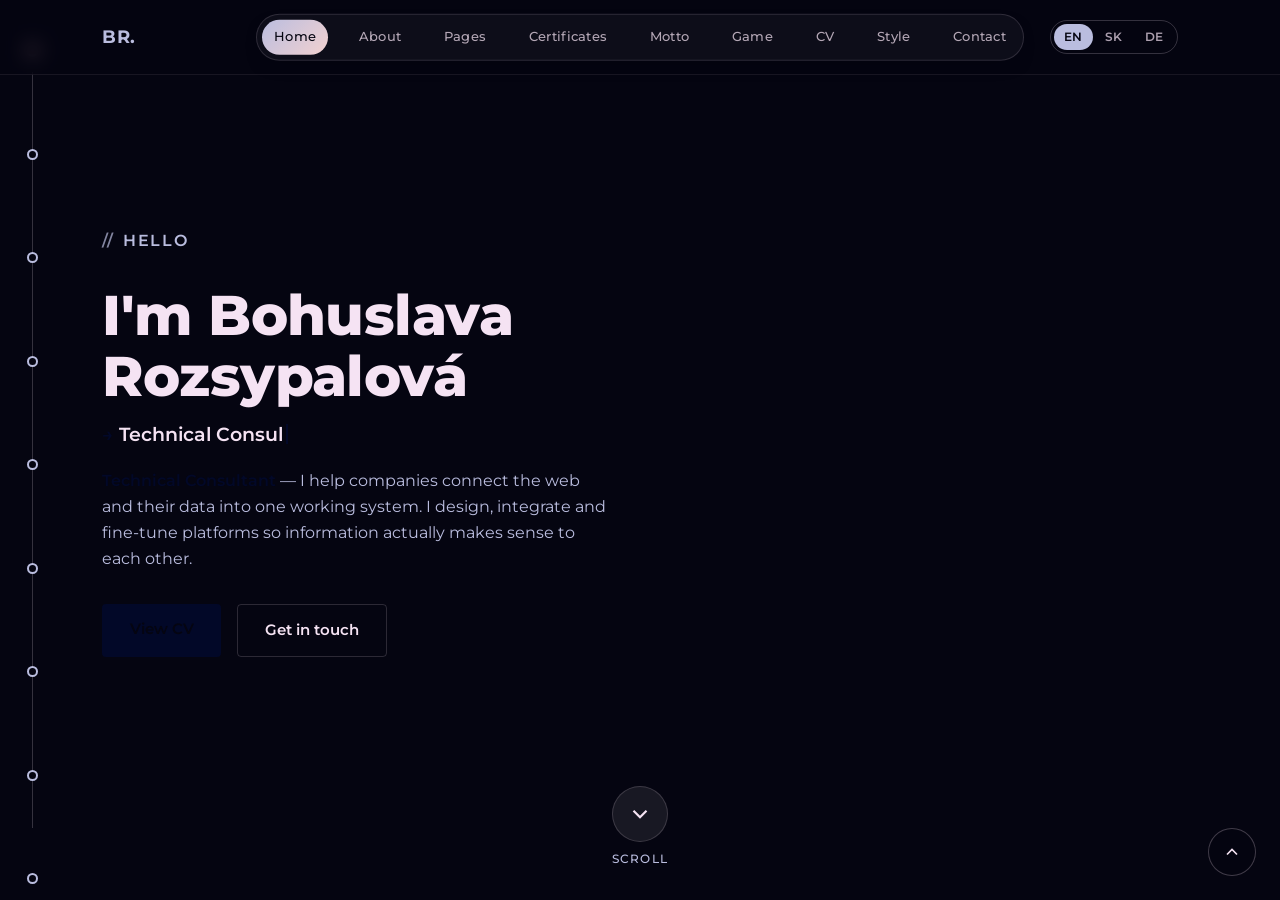
==== commit 2f013970: "Update index.html" ====
--- a/index.html
+++ b/index.html
@@ -7,6 +7,7 @@
 <meta name="color-scheme" content="dark light">
 <title>Bohuslava Rozsypalová — Technical Consultant | Web &amp; Data Integrations</title>
 <meta name="description" content="Portfolio and CV of Bohuslava Rozsypalová, Technical Consultant specializing in web and data integrations.">
+<!-- Jazykové verzie stránky -->
 <link rel="alternate" hreflang="en" href="https://bohuslavar.github.io/index.html">
 <link rel="alternate" hreflang="sk" href="https://bohuslavar.github.io/sk.html">
 <link rel="alternate" hreflang="de" href="https://bohuslavar.github.io/de.html">
@@ -15,7 +16,8 @@
 <link rel="apple-touch-icon" href="https://res.cloudinary.com/xbffrklb/image/upload/v1787764963/9043000.png">
 <link rel="preconnect" href="https://fonts.googleapis.com">
 <link rel="preconnect" href="https://fonts.gstatic.com" crossorigin>
-<link href="https://fonts.googleapis.com/css2?family=Montserrat:wght@300;400;500;600;700;800&display=swap" rel="stylesheet">
+<!-- Písma: Montserrat (text) + Audiowide (animované texty) + Caveat (písané popisky v životopise) -->
+<link href="https://fonts.googleapis.com/css2?family=Audiowide&family=Caveat:wght@500;700&family=Montserrat:wght@300;400;500;600;700;800&display=swap" rel="stylesheet">
 <link rel="stylesheet" href="style.css">
 <script src="script.js" defer></script>
 </head>
@@ -26,15 +28,15 @@
      ============================================================ -->
 <div class="pipeline" aria-hidden="true">
   <div class="pipeline-track"></div>
-  <div class="pipeline-node" data-target="home" style="top:5vh" data-label="home"></div>
-  <div class="pipeline-node" data-target="about" style="top:16.5vh" data-label="about"></div>
-  <div class="pipeline-node" data-target="more" style="top:28vh" data-label="more pages"></div>
-  <div class="pipeline-node" data-target="certs" style="top:39.5vh" data-label="certificates"></div>
-  <div class="pipeline-node" data-target="motto" style="top:51vh" data-label="motto"></div>
-  <div class="pipeline-node" data-target="game" style="top:62.5vh" data-label="memory game"></div>
-  <div class="pipeline-node" data-target="cv" style="top:74vh" data-label="cv"></div>
-  <div class="pipeline-node" data-target="specimen" style="top:85.5vh" data-label="style specimen"></div>
-  <div class="pipeline-node" data-target="contact" style="top:97vh" data-label="contact"></div>
+  <div class="pipeline-node" data-target="home" style="top:5vh" data-label="Home"></div>
+  <div class="pipeline-node" data-target="about" style="top:16.5vh" data-label="About me"></div>
+  <div class="pipeline-node" data-target="more" style="top:28vh" data-label="Other Web Pages"></div>
+  <div class="pipeline-node" data-target="certs" style="top:39.5vh" data-label="Certificates"></div>
+  <div class="pipeline-node" data-target="motto" style="top:51vh" data-label="Motto"></div>
+  <div class="pipeline-node" data-target="game" style="top:62.5vh" data-label="Pexeso"></div>
+  <div class="pipeline-node" data-target="cv" style="top:74vh" data-label="CV"></div>
+  <div class="pipeline-node" data-target="specimen" style="top:85.5vh" data-label="Style Specimen"></div>
+  <div class="pipeline-node" data-target="contact" style="top:97vh" data-label="Contact"></div>
 </div>
 
 <!-- ============================================================
@@ -49,10 +51,10 @@
         <li><a href="#about" data-nav="about">About</a></li>
         <li><a href="#more" data-nav="more">Pages</a></li>
         <li><a href="#certs" data-nav="certs">Certificates</a></li>
-        <li><a href="#motto" data-nav="motto">Motto</a></li>
-        <li><a href="#game" data-nav="game">Game</a></li>
+        <li class="nav-mobile-only"><a href="#motto" data-nav="motto">Motto</a></li>
+        <li class="nav-mobile-only"><a href="#game" data-nav="game">Game</a></li>
         <li><a href="#cv" data-nav="cv">CV</a></li>
-        <li><a href="#specimen" data-nav="specimen">Style</a></li>
+        <li class="nav-mobile-only"><a href="#specimen" data-nav="specimen">Style</a></li>
         <li><a href="#contact" data-nav="contact">Contact</a></li>
       </ul>
     </nav>
@@ -73,13 +75,13 @@
   </button>
 
   <!-- ============================================================
-       SEKCIA: HOME
+       SEKCIA: ÚVOD — meno, roly (typewriter, script.js JS 10), tlačidlá
        ============================================================ -->
   <section id="home" class="theme-a">
     <div class="home-copy" data-reveal>
       <p class="eyebrow">hello</p>
       <h1>I'm Bohuslava<br>Rozsypalová</h1>
-      <!-- Typewriter — roly oddelené "|" v data-words (animuje script.js, JS 9) -->
+      <!-- Typewriter — roly oddelené "|" v data-words (script.js JS 10) -->
       <p class="typewriter"><span class="visually-hidden">Technical Consultant, Web Developer, Graphic Designer, Photographer</span><span class="tw-prefix" aria-hidden="true">→</span><span class="tw-text" aria-hidden="true" data-words="Technical Consultant|Web Developer|Graphic Designer|Photographer"></span><span class="tw-caret" aria-hidden="true"></span></p>
       <p><span class="role">Technical Consultant</span> — I help companies connect the web and their data into one working system. I design, integrate and fine-tune platforms so information actually makes sense to each other.</p>
       <div class="btn-row">
@@ -94,39 +96,44 @@
   </section>
 
   <!-- ============================================================
-       SEKCIA: ABOUT
-       ============================================================ -->
-   <section id="about" class="theme-b">
+       SEKCIA: O MNE — štatistiky, text, animované zručnosti (script.js JS 10)
+       ============================================================ -->
+  <section id="about" class="theme-b">
     <div class="about-grid">
-      <div class="about-stats" data-reveal>
+      <!-- Štatistiky — script.js (JS 10) ich pri zobrazení raz vypíše písacím efektom -->
+      <div class="about-stats" data-reveal data-type-once>
         <div class="stat">
-          <span class="img-slot stat-icon-slot"><img loading="lazy" src="https://res.cloudinary.com/xbffrklb/image/upload/v1787806260/ChatGPT_Image_27._8._2026_06_48_22.png" alt=""><span class="img-fallback">IMG</span></span>
-          <div><strong>5+</strong><span>years in web development</span></div>
+          <strong>6+</strong>
+          <span>years in IT &amp; enterprise technologies</span>
         </div>
         <div class="stat">
-          <span class="img-slot stat-icon-slot"><img loading="lazy" src="https://res.cloudinary.com/xbffrklb/image/upload/v1787831828/ChatGPT_Image_27._8._2026_13_56_57.png" alt=""><span class="img-fallback">IMG</span></span>
-          <div><strong>15+</strong><span>years in photography &amp; design</span></div>
+          <strong>15+</strong>
+          <span>years in photography &amp; design</span>
         </div>
         <div class="stat">
-          <span class="img-slot stat-icon-slot"><img loading="lazy" src="https://res.cloudinary.com/xbffrklb/image/upload/v1787807628/ChatGPT_Image_27._8._2026_07_13_37.png" alt=""><span class="img-fallback">IMG</span></span>
-          <div><strong>2</strong><span>languages, B2 level</span></div>
-        </div>
+          <strong>2</strong>
+          <span>foreign languages — English &amp; German B2</span>
+        </div>
+        <!-- Malá galéria certifikátov — mení sa každých 5 s, nie je klikateľná (script.js JS 8) -->
+        <figure class="cert-rotator" data-cert-rotator aria-label="Certificates"></figure>
       </div>
       <div class="about-text" data-reveal>
         <p class="eyebrow">about me</p>
         <h2>Connecting technology to results that make sense</h2>
-        <p>Technical Consultant and <strong>JavaScript developer</strong> delivering enterprise IT solutions across international projects in banking, telecommunications and pharma. I build web layers, integrations and data-driven solutions with <strong>JavaScript, REST APIs and SQL</strong> — and I use <strong>generative AI</strong> every day to design, prototype and automate faster.</p>
-        <p>Alongside my IT career, I continue to pursue photography, web and graphic design, bringing a strong visual and creative perspective to digital products, UI/UX and customer-facing solutions.</p>
-        <div class="chips">
-          <span class="chip chip-highlight"><span class="img-slot chip-icon-slot"><img loading="lazy" src="https://res.cloudinary.com/xbffrklb/image/upload/v1787806260/ChatGPT_Image_27._8._2026_06_48_22.png" alt=""><span class="img-fallback">IMG</span></span> JavaScript (ES6+)</span>
-          <span class="chip chip-highlight"><span class="img-slot chip-icon-slot"><img loading="lazy" src="https://res.cloudinary.com/xbffrklb/image/upload/v1787817290/12073517.png" alt=""><span class="img-fallback">IMG</span></span> Generative AI &amp; Prompt Engineering</span>
-          <span class="chip"><span class="img-slot chip-icon-slot"><img loading="lazy" src="https://res.cloudinary.com/xbffrklb/image/upload/v1787806260/ChatGPT_Image_27._8._2026_06_48_22.png" alt=""><span class="img-fallback">IMG</span></span> Web Development</span>
-          <span class="chip"><span class="img-slot chip-icon-slot"><img loading="lazy" src="https://res.cloudinary.com/xbffrklb/image/upload/v1787806260/ChatGPT_Image_27._8._2026_06_47_56.png" alt=""><span class="img-fallback">IMG</span></span> Data Integrations</span>
-          <span class="chip"><span class="img-slot chip-icon-slot"><img loading="lazy" src="https://res.cloudinary.com/xbffrklb/image/upload/v1787806260/ChatGPT_Image_27._8._2026_06_48_34.png" alt=""><span class="img-fallback">IMG</span></span> REST APIs &amp; JSON</span>
-          <span class="chip"><span class="img-slot chip-icon-slot"><img loading="lazy" src="https://res.cloudinary.com/xbffrklb/image/upload/v1787771329/images-5.png" alt=""><span class="img-fallback">IMG</span></span> Bloomreach Engagement</span>
-          <span class="chip"><span class="img-slot chip-icon-slot"><img loading="lazy" src="https://res.cloudinary.com/xbffrklb/image/upload/v1787816315/Salesforce-Logo.png" alt=""><span class="img-fallback">IMG</span></span> Salesforce Marketing Cloud</span>
-          <span class="chip"><span class="img-slot chip-icon-slot"><img loading="lazy" src="https://res.cloudinary.com/xbffrklb/image/upload/v1787806261/ChatGPT_Image_27._8._2026_06_48_27.png" alt=""><span class="img-fallback">IMG</span></span> SQL &amp; Oracle PL/SQL</span>
-        </div>
+        <p>Business and Technical Solution Consultant with <strong>6+ years</strong> of hands-on experience in IT and enterprise technologies, delivering international projects in banking, telecommunications, pharma and other industries. I connect business needs with technical delivery – from analysis and solution design through to implementation – and I am used to managing several projects in parallel.</p>
+        <p>Alongside my IT career, I also work professionally in graphic and web design, bringing a creative and visual dimension to the UI/UX side of my projects. I continuously develop my skills through certifications on both the business and the technical side. My current focus is <strong>AI</strong> – from <strong>generative AI</strong> and large language models to AI agents, predictive analytics and AI-driven personalisation.</p>
+        <!-- Zručnosti — script.js (JS 10) ich vypisuje animovane jednu po druhej;
+             bez JavaScriptu sa zobrazia ako štítky -->
+        <ul class="chips" data-skill-ticker>
+          <li class="chip chip-highlight">JavaScript (ES6+)</li>
+          <li class="chip chip-highlight">Generative AI &amp; Prompt Engineering</li>
+          <li class="chip">Bloomreach Engagement</li>
+          <li class="chip">Salesforce Marketing Cloud</li>
+          <li class="chip">REST APIs &amp; System Integration</li>
+          <li class="chip">SQL &amp; Oracle PL/SQL</li>
+          <li class="chip">Business &amp; Data Analysis</li>
+          <li class="chip">UI/UX &amp; Graphic Design</li>
+        </ul>
       </div>
     </div>
     <button type="button" class="scroll-cue" data-target="more" aria-label="Go to More pages section">
@@ -136,7 +143,7 @@
   </section>
 
   <!-- ============================================================
-       SECTION: MORE PAGES
+       SEKCIA: ĎALŠIE STRÁNKY — kocky s odkazmi, 3D tilt (script.js JS 11)
        ============================================================ -->
   <section id="more" class="theme-a" data-pipeline-label="more pages">
     <p class="eyebrow">more projects</p>
@@ -153,7 +160,7 @@
         <div class="more-card-body">
           <h3>Graphic Portfolio</h3>
           <p>Logos, visual identities, UI concepts and print work in one place.</p>
-          <span class="more-card-cta">Visit <span aria-hidden="true">→</span></span>
+          <span class="more-card-cta">Visit</span>
         </div>
       </a>
       <!-- 02 Grandhotel -->
@@ -165,7 +172,7 @@
         <div class="more-card-body">
           <h3>Grandhotel</h3>
           <p>A hotel website — from the design concept to responsive development.</p>
-          <span class="more-card-cta">Visit <span aria-hidden="true">→</span></span>
+          <span class="more-card-cta">Visit</span>
         </div>
       </a>
       <!-- 03 Photography -->
@@ -177,7 +184,7 @@
         <div class="more-card-body">
           <h3>Photography</h3>
           <p>Portraits, products and shelter photography — full series in higher resolution.</p>
-          <span class="more-card-cta">Visit <span aria-hidden="true">→</span></span>
+          <span class="more-card-cta">Visit</span>
         </div>
       </a>
     </div>
@@ -187,12 +194,14 @@
       <span class="scroll-label">scroll</span>
     </button>
   </section>
-  <!-- ============================================================
-       SEKCIA: CERTIFICATES — galéria certifikátov (dáta v script.js, JS 7)
+
+  <!-- ============================================================
+       SEKCIA: CERTIFIKÁTY — kocky aj galériu vytvára script.js (JS 8)
        ============================================================ -->
   <section id="certs" class="theme-d">
     <p class="eyebrow">certificates</p>
     <h2 data-reveal>Certificates</h2>
+    <p class="certs-intro" data-reveal>My certificates cover customer data platforms, marketing automation, data analytics and AI – from Salesforce and Bloomreach to Google, HubSpot and LinkedIn Learning. I keep learning all year round alongside my work in tech; my goal for the near future is <strong>Python</strong> and <strong>React</strong>.</p>
     <p class="lead" data-reveal>Choose a category to see the certificates.</p>
 
     <div class="cat-grid" data-role="cat-grid" data-reveal><!-- kocky kategórií vytvára script.js (JS 8) -->
@@ -223,7 +232,7 @@
   </section>
 
   <!-- ============================================================
-       SEKCIA: MOTTO
+       SEKCIA: MOTTO — scratch efekt na canvase (script.js JS 6)
        ============================================================ -->
   <section id="motto" class="theme-c">
     <div class="motto-wrap" data-reveal>
@@ -231,7 +240,9 @@
       <h2>Wipe the screen clean</h2>
       <p class="motto-hint">Click and drag (or swipe) across the panel below to reveal my motto.</p>
       <div class="scratch-box">
-        <div class="scratch-message">"Great integrations are the ones nobody ever notices."</div>
+        <!-- Citáty oddelené "|", autor za " — " (pomlčka s medzerami). Pri každom "Reset"
+             sa zobrazí ďalší (script.js JS 6). Pridajte si vlastné. -->
+        <div class="scratch-message" data-mottos="“Simplicity is the ultimate sophistication.” — Leonardo da Vinci|“Innovation distinguishes between a leader and a follower.” — Steve Jobs|“Fail often so you can succeed sooner.” — Tom Kelley|“Great things in business are never done by one person; they’re done by a team of people.” — Steve Jobs|“Data is a precious thing and will last longer than the systems themselves.” — Tim Berners-Lee|“Your most unhappy customers are your greatest source of learning.” — Bill Gates|“Creativity is thinking up new things. Innovation is doing new things.” — Theodore Levitt">“Simplicity is the ultimate sophistication.”<span class="motto-author">— Leonardo da Vinci</span></div>
         <canvas class="scratch-canvas" id="scratch-canvas"></canvas>
       </div>
       <button type="button" class="pill-btn" id="scratch-reset">Reset</button>
@@ -242,9 +253,8 @@
     </button>
   </section>
 
-
-  <!-- ============================================================
-       SEKCIA: MEMORY GAME (pexeso)
+  <!-- ============================================================
+       SEKCIA: PEXESO — karty vytvára script.js (JS 9); na mobile skryté
        ============================================================ -->
   <section id="game" class="theme-a">
     <div class="game-wrap" data-reveal>
@@ -267,7 +277,7 @@
   </section>
 
   <!-- ============================================================
-       SEKCIA: CV
+       SEKCIA: ŽIVOTOPIS — skúsenosti, certifikáty, zručnosti
        ============================================================ -->
   <section id="cv" class="theme-b">
     <div class="cv-top">
@@ -278,62 +288,94 @@
       <a href="https://bohuslavar.github.io/documents/Bohuslava_Rozsypalova_CV.pdf" target="_blank" rel="noopener" class="btn btn-ghost">Download full CV (PDF)</a>
     </div>
     <div class="cv-layout">
-      <!-- Bočný panel s ikonkami — placeholder pre "čo robím", neskôr nahraditeľné vlastnou grafikou -->
+      <!-- Bočný panel — oblasti práce (2 ikonky vedľa seba, písané popisky) -->
       <aside class="cv-icons" aria-label="Areas of work">
-        <div class="cv-icon-item"><span class="img-slot cv-icon-slot"><img loading="lazy" src="https://res.cloudinary.com/xbffrklb/image/upload/v1787806260/ChatGPT_Image_27._8._2026_06_48_22.png" alt="Web Development"><span class="img-fallback">IMG</span></span><span>Web Development</span></div>
-        <div class="cv-icon-item"><span class="img-slot cv-icon-slot"><img loading="lazy" src="https://res.cloudinary.com/xbffrklb/image/upload/v1787806260/ChatGPT_Image_27._8._2026_06_48_34.png" alt="APIs & Integrations"><span class="img-fallback">IMG</span></span><span>APIs &amp; Integrations</span></div>
-        <div class="cv-icon-item"><span class="img-slot cv-icon-slot"><img loading="lazy" src="https://res.cloudinary.com/xbffrklb/image/upload/v1787771329/images-5.png" alt="Bloomreach Engagement"><span class="img-fallback">IMG</span></span><span>Bloomreach Engagement</span></div>
-        <div class="cv-icon-item"><span class="img-slot cv-icon-slot"><img loading="lazy" src="https://res.cloudinary.com/xbffrklb/image/upload/v1787816315/Salesforce-Logo.png" alt="Salesforce Marketing Cloud"><span class="img-fallback">IMG</span></span><span>Salesforce Marketing Cloud</span></div>
-        <div class="cv-icon-item"><span class="img-slot cv-icon-slot"><img loading="lazy" src="https://res.cloudinary.com/xbffrklb/image/upload/v1787807887/ChatGPT_Image_27._8._2026_07_17_53.png" alt="Design & Creative"><span class="img-fallback">IMG</span></span><span>Design &amp; Creative</span></div>
-        <div class="cv-icon-item"><span class="img-slot cv-icon-slot"><img loading="lazy" src="https://res.cloudinary.com/xbffrklb/image/upload/v1787807628/ChatGPT_Image_27._8._2026_07_13_37.png" alt="Languages"><span class="img-fallback">IMG</span></span><span>Languages</span></div>
+        <div class="cv-icon-item"><span class="img-slot cv-icon-slot"><img loading="lazy" src="https://res.cloudinary.com/xbffrklb/image/upload/v1787806260/ChatGPT_Image_27._8._2026_06_48_22.png" alt=""><span class="img-fallback">IMG</span></span><span>Web Development</span></div>
+        <div class="cv-icon-item"><span class="img-slot cv-icon-slot"><img loading="lazy" src="https://res.cloudinary.com/xbffrklb/image/upload/v1787806260/ChatGPT_Image_27._8._2026_06_48_34.png" alt=""><span class="img-fallback">IMG</span></span><span>APIs &amp; Integrations</span></div>
+        <div class="cv-icon-item"><span class="img-slot cv-icon-slot"><img loading="lazy" src="https://res.cloudinary.com/xbffrklb/image/upload/v1787771329/images-5.png" alt=""><span class="img-fallback">IMG</span></span><span>Bloomreach Engagement</span></div>
+        <div class="cv-icon-item"><span class="img-slot cv-icon-slot"><img loading="lazy" src="https://res.cloudinary.com/xbffrklb/image/upload/v1787816315/Salesforce-Logo.png" alt=""><span class="img-fallback">IMG</span></span><span>Salesforce Marketing Cloud</span></div>
+        <div class="cv-icon-item"><span class="img-slot cv-icon-slot"><img loading="lazy" src="https://res.cloudinary.com/xbffrklb/image/upload/v1787806260/ChatGPT_Image_27._8._2026_06_47_56.png" alt=""><span class="img-fallback">IMG</span></span><span>Data &amp; Analytics</span></div>
+        <div class="cv-icon-item"><span class="img-slot cv-icon-slot"><img loading="lazy" src="https://res.cloudinary.com/xbffrklb/image/upload/v1787817290/12073517.png" alt=""><span class="img-fallback">IMG</span></span><span>AI &amp; Automation</span></div>
+        <div class="cv-icon-item"><span class="img-slot cv-icon-slot"><img loading="lazy" src="https://res.cloudinary.com/xbffrklb/image/upload/v1787807887/ChatGPT_Image_27._8._2026_07_17_53.png" alt=""><span class="img-fallback">IMG</span></span><span>Design &amp; Creative</span></div>
+        <div class="cv-icon-item"><span class="img-slot cv-icon-slot"><img loading="lazy" src="https://res.cloudinary.com/xbffrklb/image/upload/v1787807628/ChatGPT_Image_27._8._2026_07_13_37.png" alt=""><span class="img-fallback">IMG</span></span><span>Languages</span></div>
       </aside>
       <div class="cv-scroll" data-reveal>
+        <!-- Obsah podľa PDF životopisu (Bohuslava_Rozsypalova_CV.pdf) -->
         <div class="timeline">
           <div class="t-item">
             <div class="period">Nov 2024 — Present</div>
             <div>
               <h3>Adastra s.r.o., Bratislava</h3>
-              <span class="role">Business Solution Consultant — Data, Development &amp; Integrations</span>
+              <span class="role">Business Solution Consultant | Customer Data Platform Specialist</span>
+              <p class="t-project">Orange Moldova | Yettel Bulgaria | A1 Croatia | Orange Slovakia</p>
               <ul>
-                <li>Design customer-facing solutions with JavaScript, HTML/CSS, REST APIs, JSON and Jinja, including interactive web layers and dynamic content.</li>
-                <li>Integrate websites and mobile apps with Bloomreach to support data-driven personalization and customer journeys.</li>
-                <li>Conduct as-is / gap analyses and lead technical workshops with client stakeholders.</li>
-                <li>Built omnichannel personalization for Orange Moldova, Yettel Bulgaria and A1 Croatia; SQL/PL-SQL reporting for a Serbian banking project; supported a Real-Time Decisioning rollout for O2 Slovakia.</li>
+                <li>Delivering CDP projects for international telecom clients, from initial analysis and solution design through implementation, primarily in Bloomreach Engagement.</li>
+                <li>Running workshops with business, marketing and IT stakeholders and turning their requirements into target data models, technical specifications and delivery plans.</li>
+                <li>Configuring the Bloomreach Engagement project setup, including customer identifiers and identity resolution, customer attributes, event structure, product catalogs and consent categories, ensuring a consistent data foundation for all use cases.</li>
+                <li>Connecting websites, mobile apps and backend systems to the CDP through REST APIs, webhooks, Mobile SDK and Tag Manager for real-time data collection.</li>
+                <li>Building omnichannel customer journeys across email, web, push and in-app – including segmentation, triggers, content creation, personalised weblayers, push notifications and reusable responsive templates, with a strong focus on UI/UX and customer experience.</li>
+                <li>Analysing customer, campaign and behavioural data – as-is, gap and data-quality analysis, funnels and segment performance – and using the findings to improve targeting and personalisation.</li>
+                <li>Owning requirements, user stories and documentation across parallel projects, and reporting progress and risks at steering committee level.</li>
+                <li>Coordinating marketing, development and data teams on the client side throughout delivery, keeping technical implementation aligned with business goals and timelines.</li>
               </ul>
+              <p class="t-project">O2 Slovakia | Real-Time Decisioning</p>
+              <ul>
+                <li>Implemented an enterprise Real-Time Decisioning platform, translating client business rules into application logic and configuration.</li>
+                <li>Analysed the client's subscriber, customer and product data – entities, relationships and hierarchies – and translated that structure into the platform's decisioning logic.</li>
+                <li>Managed requirements, user stories and technical documentation, keeping business scope and development aligned.</li>
+                <li>Designed and implemented a client-specific GUI customization on top of the standard RTDE interface.</li>
+                <li>Reported delivery progress, risks and dependencies at SteerCo and project governance level.</li>
+              </ul>
+              <p class="t-project">Serbian Banking Project | Oracle PL/SQL &amp; Data</p>
+              <ul>
+                <li>Developed SQL solutions for reporting, data validation and control processes, including complex queries, reporting tables and validation structures.</li>
+                <li>Performed data reconciliation, consistency checks and migration validation across relational datasets, identifying discrepancies, missing records and data-quality issues.</li>
+              </ul>
+              <p class="t-tech"><span class="t-tech-label">Technologies &amp; skills applied:</span> Bloomreach Engagement · Bloomreach Mobile SDK &amp; Tag Manager · Real-Time Decisioning · Oracle PL/SQL · JavaScript · HTML5/CSS3 · Jinja2 · JSON · REST APIs · Custom Webhooks · API Authentication · Postman · Customer &amp; Relational Data Modeling · Data Mapping · Data Quality Controls · As-Is &amp; Gap Analysis · Campaign Analysis · Custom Template Development · Responsive Design · Figma · Adobe Creative Cloud (Photoshop, Illustrator, InDesign) · Agile · Jira · Confluence · Git · Generative AI</p>
             </div>
           </div>
           <div class="t-item">
             <div class="period">Aug 2021 — Oct 2024</div>
             <div>
               <h3>IBM Slovensko s.r.o., Košice</h3>
-              <span class="role">Salesforce Marketing Cloud Developer &amp; Consultant</span>
+              <span class="role">Salesforce Marketing Cloud Technical Consultant &amp; Developer</span>
               <ul>
-                <li>Implemented and automated multichannel campaigns for an international pharmaceutical client using Salesforce Marketing Cloud.</li>
-                <li>Built responsive email templates, landing pages and microsites with HTML5, CSS3 and JavaScript; reusable master templates in Figma.</li>
-                <li>Developed Data Extensions, audience segments and personalization logic with SQL, SOQL and AMPscript.</li>
-                <li>Integrated Google Analytics and OneTrust Cookie Consent across microsites; managed CRM Orbit access.</li>
+                <li>Implemented automated multichannel customer communications and marketing campaigns in Salesforce Marketing Cloud.</li>
+                <li>Designed and developed responsive email templates, landing pages, microsites and dynamic content, including reusable master templates and component-based designs.</li>
+                <li>Built and maintained Data Extensions, audience segments, personalization rules and data-selection logic supporting targeted communications and automated campaign execution.</li>
+                <li>Integrated Salesforce Marketing Cloud with CRM systems and external web services via REST and SOAP APIs, automating data flows and keeping data consistent across platforms.</li>
+                <li>Validated data and resolved incidents using Salesforce Inspector and SOQL; implemented Google Analytics and OneTrust Cookie Consent on delivered pages.</li>
+                <li>Managed users, client accounts, roles, permissions and data-access rights in Orbit CRM.</li>
+                <li>Analyzed campaign performance, customer engagement and behavioral data to identify optimization opportunities and improve targeting, personalization and communication effectiveness.</li>
               </ul>
+              <p class="t-tech"><span class="t-tech-label">Technologies &amp; skills applied:</span> Salesforce Marketing Cloud · Orbit &amp; Veeva CRM · Salesforce Inspector · AMPscript · SQL · SOQL · HTML/CSS · JavaScript · TailwindCSS · REST &amp; SOAP API Integration · Data Extensions &amp; Data Modeling · Audience Segmentation · Personalization &amp; Dynamic Content · Campaign Automation · A/B Testing · Campaign Performance Analysis · Google Analytics · OneTrust / GDPR Consent Management · Responsive Email &amp; Landing Page Development · Figma · Git / GitHub</p>
             </div>
           </div>
           <div class="t-item">
             <div class="period">Jul 2020 — Jul 2021</div>
             <div>
               <h3>M-Victory s.r.o., Košice</h3>
-              <span class="role">Web Designer — Website Design Creator</span>
+              <span class="role">Web Designer | Website Design Creator (one-year project)</span>
               <ul>
-                <li>Designed visual concepts and UI for websites — layouts, icons and graphics in Adobe Illustrator &amp; Photoshop.</li>
-                <li>Created responsive, brand-aligned designs with a focus on UI/UX and usability, collaborating with dev and QA teams.</li>
+                <li>Designed the visual concept and UI of the website, including page layouts, visual elements, icons and graphics, primarily using Adobe Illustrator, InDesign, XD and other Adobe tools.</li>
+                <li>Created responsive and brand-aligned website designs with a strong focus on UI/UX, intuitive navigation, typography, color and usability.</li>
+                <li>Presented design concepts to the client and led the design through review and approval rounds.</li>
+                <li>Collaborated closely with development and QA teams throughout the implementation, testing and refinement of the website.</li>
+                <li>Reviewed implemented components against the original designs and ensured visual consistency, usability and alignment with technical requirements.</li>
               </ul>
+              <p class="t-tech"><span class="t-tech-label">Technologies &amp; skills applied:</span> Web Design · UI/UX Design · Responsive &amp; Mobile-First Design · Logo &amp; Brand Identity Design · Brand Guidelines &amp; Consistency · Information Architecture · Navigation Design · User Flows · Landing Page Design · Typography · Color Theory · Visual Hierarchy · Usability &amp; Accessibility Basics · Image Editing &amp; Web Asset Optimization · Figma · Adobe Illustrator, InDesign, Photoshop, XD, Dreamweaver</p>
             </div>
           </div>
           <div class="t-item">
             <div class="period">Dec 2016 — Jul 2020</div>
             <div>
               <h3>LafargeHolcim EBS s.r.o., Košice</h3>
-              <span class="role">Accounts Payable Coordinator (German &amp; English)</span>
+              <span class="role">Accounts Payable Specialist | Coordinator</span>
               <ul>
-                <li>Processed supplier invoices in SAP and coordinated an Accounts Payable team for the Southern Germany region.</li>
-                <li>Managed vendor communication and supported month-end closing and reporting.</li>
+                <li>Processed and verified supplier invoices in SAP (FI), ensuring accurate accounting data and compliance with internal financial procedures.</li>
+                <li>Coordinated a small Accounts Payable team supporting the Southern Germany region, including workload distribution, issue resolution and monitoring of daily processing activities.</li>
+                <li>Managed vendor communication and resolved invoice-related queries and payment issues in German and English.</li>
+                <li>Held weekly coordination meetings with colleagues in Germany to review operational priorities, open items, workload and process-related topics.</li>
               </ul>
             </div>
           </div>
@@ -341,9 +383,10 @@
             <div class="period">Aug 2014 — Sep 2016</div>
             <div>
               <h3>Otto WorkForce b.v., Netherlands</h3>
-              <span class="role">Warehouse Operator — G-Star RAW Designer Assistant</span>
+              <span class="role">Warehouse Operator | G-Star RAW</span>
               <ul>
-                <li>Monitored stock levels, supported warehouse operations and maintained order records.</li>
+                <li>Monitored stock levels and supported warehouse operations, ensuring accurate inventory tracking and replenishment.</li>
+                <li>Maintained order records and communicated inventory issues or shortages to relevant departments.</li>
               </ul>
             </div>
           </div>
@@ -351,60 +394,96 @@
             <div class="period">2010 — 2014</div>
             <div>
               <h3>School of Arts, Košice</h3>
-              <span class="role">Photography and Graphic Design</span>
+              <span class="role">Graphic Design and Photography</span>
             </div>
           </div>
         </div>
 
         <div class="cv-skills">
           <h3>Certifications</h3>
-          <p class="cv-certs-text">Salesforce Certified Marketing Cloud Consultant, Developer, Administrator &amp; Engagement Specialist · Bloomreach Academy: Discovery &amp; Engagement (Jinja Unlocked, Jinja Jumpstart, Data Hub) · IBM Industry Certifications (Banking, Telecom, Healthcare)</p>
+          <p class="cv-certs-text">All certificates – Salesforce, Bloomreach, Google, HubSpot and LinkedIn Learning – are in the Certificates section above and as a <a href="https://bohuslavar.github.io/documents/Certifications.pdf" target="_blank" rel="noopener">PDF overview</a>.</p>
         </div>
 
         <div class="cv-skills">
           <h3>Technical Skills</h3>
           <div class="skill-cats">
             <div class="skill-cat">
-              <span class="cat-title"><span class="img-slot skill-icon-slot"><img loading="lazy" src="https://res.cloudinary.com/xbffrklb/image/upload/v1787817290/12073517.png" alt=""><span class="img-fallback">IMG</span></span> Development &amp; Data</span>
-              <div class="skill-tags">
-                <span class="skill-tag">JavaScript</span><span class="skill-tag">HTML5</span><span class="skill-tag">CSS3</span>
-                <span class="skill-tag">Tailwind CSS</span><span class="skill-tag">SQL</span><span class="skill-tag">Oracle PL/SQL</span>
-                <span class="skill-tag">SOQL</span><span class="skill-tag">AMPscript</span><span class="skill-tag">Jinja</span>
-              </div>
-            </div>
-            <div class="skill-cat">
-              <span class="cat-title"><span class="img-slot skill-icon-slot"><img loading="lazy" src="https://res.cloudinary.com/xbffrklb/image/upload/v1787817486/17335208.png" alt=""><span class="img-fallback">IMG</span></span> APIs &amp; Integration</span>
-              <div class="skill-tags">
-                <span class="skill-tag">REST APIs</span><span class="skill-tag">JSON</span><span class="skill-tag">Web Services</span>
-                <span class="skill-tag">System Integration</span><span class="skill-tag">Postman</span>
-              </div>
-            </div>
-            <div class="skill-cat">
-              <span class="cat-title"><span class="img-slot skill-icon-slot"><img loading="lazy" src="https://res.cloudinary.com/xbffrklb/image/upload/v1787771329/images-5.png" alt=""><span class="img-fallback">IMG</span></span> Bloomreach Engagement</span>
-              <div class="skill-tags">
-                <span class="skill-tag">Journey Orchestration</span><span class="skill-tag">Weblayers</span><span class="skill-tag">Dynamic Content</span>
-                <span class="skill-tag">Segmentation</span><span class="skill-tag">Funnels &amp; Reporting</span><span class="skill-tag">Metrics &amp; Aggregates</span>
-              </div>
-            </div>
-            <div class="skill-cat">
-              <span class="cat-title"><span class="img-slot skill-icon-slot"><img loading="lazy" src="https://res.cloudinary.com/xbffrklb/image/upload/v1787816315/Salesforce-Logo.png" alt=""><span class="img-fallback">IMG</span></span> Salesforce Marketing Cloud</span>
-              <div class="skill-tags">
-                <span class="skill-tag">Journey Builder</span><span class="skill-tag">Automation Studio</span><span class="skill-tag">Data Extensions</span>
-                <span class="skill-tag">Email &amp; Mobile Studio</span><span class="skill-tag">A/B Testing</span>
-              </div>
-            </div>
-            <div class="skill-cat">
-              <span class="cat-title"><span class="img-slot skill-icon-slot"><img loading="lazy" src="https://res.cloudinary.com/xbffrklb/image/upload/v1787817398/adobe-creative-cloud-logo-free-png.webp" alt=""><span class="img-fallback">IMG</span></span> Design &amp; Creative</span>
-              <div class="skill-tags">
-                <span class="skill-tag">Photoshop</span><span class="skill-tag">Illustrator</span><span class="skill-tag">InDesign</span>
-                <span class="skill-tag">XD</span><span class="skill-tag">Premiere Pro</span><span class="skill-tag">Figma</span><span class="skill-tag">Canva</span>
-              </div>
-            </div>
-            <div class="skill-cat">
-              <span class="cat-title"><span class="img-slot skill-icon-slot"><img loading="lazy" src="https://res.cloudinary.com/xbffrklb/image/upload/v1787817060/3898082.png" alt=""><span class="img-fallback">IMG</span></span> Languages</span>
-              <div class="skill-tags">
-                <span class="skill-tag">English — B2</span><span class="skill-tag">German — B2</span>
-              </div>
+              <span class="cat-title">Development &amp; Data</span>
+              <div class="skill-tags"><span class="skill-tag">JavaScript (ES6+)</span><span class="skill-tag">Node.js</span><span class="skill-tag">HTML5</span><span class="skill-tag">CSS3</span><span class="skill-tag">Tailwind CSS</span><span class="skill-tag">SQL</span><span class="skill-tag">SOQL</span><span class="skill-tag">Oracle PL/SQL</span><span class="skill-tag">AMPscript</span><span class="skill-tag">Jinja2</span><span class="skill-tag">JSON</span><span class="skill-tag">XML</span><span class="skill-tag">Regex</span><span class="skill-tag">Git / GitHub</span></div>
+            </div>
+            <div class="skill-cat">
+              <span class="cat-title">APIs &amp; Integration</span>
+              <div class="skill-tags"><span class="skill-tag">REST APIs</span><span class="skill-tag">SOAP / Web Services</span><span class="skill-tag">Custom Webhooks</span><span class="skill-tag">Postman</span><span class="skill-tag">JSON &amp; Payload Mapping</span><span class="skill-tag">API Authentication (Bearer, API Key, Basic Auth)</span><span class="skill-tag">API Testing &amp; Debugging</span><span class="skill-tag">Real-Time Data Collection</span><span class="skill-tag">System &amp; Data Integration</span><span class="skill-tag">Mobile SDK Integration</span><span class="skill-tag">Error Handling &amp; Retry Logic</span></div>
+            </div>
+            <div class="skill-cat">
+              <span class="cat-title">AI &amp; Automation</span>
+              <div class="skill-tags"><span class="skill-tag">Generative AI (LLM-Assisted Delivery)</span><span class="skill-tag">Prompt Engineering</span><span class="skill-tag">AI-Assisted Development &amp; Debugging</span><span class="skill-tag">AI-Assisted Data Analysis &amp; Validation</span><span class="skill-tag">Workflow Automation</span><span class="skill-tag">AI Tool Evaluation</span><span class="skill-tag">AI-Generated Content &amp; Documentation</span></div>
+            </div>
+            <div class="skill-cat">
+              <span class="cat-title">Business Analysis &amp; Delivery</span>
+              <div class="skill-tags"><span class="skill-tag">Agile / Scrum</span><span class="skill-tag">Business Process Analysis</span><span class="skill-tag">As-Is &amp; Gap Analysis</span><span class="skill-tag">Use Case &amp; User Story Definition</span><span class="skill-tag">Acceptance Criteria &amp; UAT Support</span><span class="skill-tag">Impact &amp; Dependency Analysis</span><span class="skill-tag">Process &amp; Solution Documentation</span></div>
+            </div>
+          </div>
+        </div>
+
+        <div class="cv-skills">
+          <h3>Development &amp; Enterprise Tools</h3>
+          <div class="skill-cats">
+            <div class="skill-cat">
+              <span class="cat-title">Development</span>
+              <div class="skill-tags"><span class="skill-tag">Visual Studio Code</span><span class="skill-tag">Git</span><span class="skill-tag">GitHub</span><span class="skill-tag">Sublime Text</span><span class="skill-tag">Brackets</span><span class="skill-tag">Postman</span><span class="skill-tag">Webhook.site</span><span class="skill-tag">Chrome DevTools</span></div>
+            </div>
+            <div class="skill-cat">
+              <span class="cat-title">Data &amp; Analytics</span>
+              <div class="skill-tags"><span class="skill-tag">Power BI</span><span class="skill-tag">Hadoop</span><span class="skill-tag">Qlik Sense</span><span class="skill-tag">Excel (advanced)</span><span class="skill-tag">Salesforce Inspector</span><span class="skill-tag">Google Analytics</span></div>
+            </div>
+            <div class="skill-cat">
+              <span class="cat-title">AI Tools</span>
+              <div class="skill-tags"><span class="skill-tag">ChatGPT</span><span class="skill-tag">Claude</span><span class="skill-tag">Gemini</span><span class="skill-tag">Perplexity</span><span class="skill-tag">Microsoft Copilot</span><span class="skill-tag">Custom GPTs</span></div>
+            </div>
+            <div class="skill-cat">
+              <span class="cat-title">APIs &amp; Testing Tools</span>
+              <div class="skill-tags"><span class="skill-tag">Postman</span><span class="skill-tag">Webhook.site</span><span class="skill-tag">cURL</span><span class="skill-tag">Swagger / OpenAPI UI</span><span class="skill-tag">JSON Formatter &amp; Validators</span><span class="skill-tag">Base64 / JWT decoders</span></div>
+            </div>
+            <div class="skill-cat">
+              <span class="cat-title">Enterprise &amp; CRM</span>
+              <div class="skill-tags"><span class="skill-tag">SAP</span><span class="skill-tag">Orbit</span><span class="skill-tag">Veeva</span><span class="skill-tag">ON24</span><span class="skill-tag">OneTrust Cookie Consent</span></div>
+            </div>
+            <div class="skill-cat">
+              <span class="cat-title">Delivery &amp; Collaboration</span>
+              <div class="skill-tags"><span class="skill-tag">Jira</span><span class="skill-tag">Confluence</span><span class="skill-tag">Miro</span><span class="skill-tag">Microsoft Visio</span><span class="skill-tag">Microsoft Teams</span><span class="skill-tag">SharePoint</span></div>
+            </div>
+          </div>
+        </div>
+
+        <div class="cv-skills">
+          <h3>Design &amp; Creative Tools</h3>
+          <div class="skill-cats">
+            <div class="skill-cat">
+              <span class="cat-title">Adobe Creative Cloud</span>
+              <div class="skill-tags"><span class="skill-tag">Photoshop</span><span class="skill-tag">Illustrator</span><span class="skill-tag">InDesign</span><span class="skill-tag">Dreamweaver</span><span class="skill-tag">Lightroom</span><span class="skill-tag">Premiere Pro</span><span class="skill-tag">After Effects</span><span class="skill-tag">XD</span><span class="skill-tag">Acrobat</span></div>
+            </div>
+            <div class="skill-cat">
+              <span class="cat-title">Other tools</span>
+              <div class="skill-tags"><span class="skill-tag">Figma</span><span class="skill-tag">Canva</span><span class="skill-tag">DaVinci Resolve</span></div>
+            </div>
+          </div>
+        </div>
+
+        <div class="cv-skills">
+          <h3>Languages &amp; Strengths</h3>
+          <div class="skill-cats">
+            <div class="skill-cat">
+              <span class="cat-title">Languages</span>
+              <div class="skill-tags"><span class="skill-tag">English — B2</span><span class="skill-tag">German — B2</span></div>
+            </div>
+            <div class="skill-cat">
+              <span class="cat-title">Courses</span>
+              <div class="skill-tags"><span class="skill-tag">Empire — German Language course (B2)</span></div>
+            </div>
+            <div class="skill-cat">
+              <span class="cat-title">Core strengths</span>
+              <div class="skill-tags"><span class="skill-tag">Proactive</span><span class="skill-tag">Organizational skills</span><span class="skill-tag">Adaptability</span><span class="skill-tag">Analytical thinking</span><span class="skill-tag">Stakeholder communication</span><span class="skill-tag">Cross-functional collaboration</span><span class="skill-tag">Creativity</span><span class="skill-tag">Attention to detail</span></div>
             </div>
           </div>
         </div>
@@ -418,7 +497,7 @@
   </section>
 
   <!-- ============================================================
-       SEKCIA: TYPE & COLOR SPECIMEN
+       SEKCIA: PÍSMO A FARBY — ukážka písiem a palety
        ============================================================ -->
   <section id="specimen" class="theme-f">
     <p class="eyebrow">specimen</p>
@@ -434,15 +513,19 @@
         <div class="spec-light">Aa Bb Cc — Light 300 / captions &amp; notes</div>
       </div>
       <div class="spec-row">
+        <div class="spec-label">Display typeface — Audiowide (animated skills in About)</div>
+        <div class="spec-display">Aa Bb Cc — JavaScript · Generative AI</div>
+      </div>
+      <div class="spec-row">
         <div class="spec-label">Palette — Dusk Horizon</div>
         <div class="swatches">
           <div class="swatch"><div class="swatch-color" style="--swatch:#050511"></div><span>Ink<br>#050511</span></div>
-          <div class="swatch"><div class="swatch-color" style="--swatch:#311B2F"></div><span>Plum<br>#311B2F</span></div>
-          <div class="swatch"><div class="swatch-color" style="--swatch:#6B354C"></div><span>Mauve<br>#6B354C</span></div>
-          <div class="swatch"><div class="swatch-color" style="--swatch:#933A3C"></div><span>Terracotta<br>#933A3C</span></div>
-          <div class="swatch"><div class="swatch-color" style="--swatch:#D26661"></div><span>Coral<br>#D26661</span></div>
-          <div class="swatch"><div class="swatch-color" style="--swatch:#F2D1D0"></div><span>Peach<br>#F2D1D0</span></div>
-          <div class="swatch"><div class="swatch-color" style="--swatch:#F5E3F3"></div><span>Mist<br>#F5E3F3</span></div>
+          <div class="swatch"><div class="swatch-color" style="--swatch:#020828"></div><span>Midnight<br>#020828</span></div>
+          <div class="swatch"><div class="swatch-color" style="--swatch:#0C1534"></div><span>Navy<br>#0C1534</span></div>
+          <div class="swatch"><div class="swatch-color" style="--swatch:#354458"></div><span>Slate<br>#354458</span></div>
+          <div class="swatch"><div class="swatch-color" style="--swatch:#BABDDF"></div><span>Sky<br>#BABDDF</span></div>
+          <div class="swatch"><div class="swatch-color" style="--swatch:#AC8E80"></div><span>Taupe<br>#AC8E80</span></div>
+          <div class="swatch"><div class="swatch-color" style="--swatch:#E3E4F5"></div><span>Frost<br>#E3E4F5</span></div>
         </div>
       </div>
     </div>
@@ -453,14 +536,14 @@
   </section>
 
   <!-- ============================================================
-       SEKCIA: CONTACT
+       SEKCIA: KONTAKT — formulár cez FormSubmit (script.js JS 5)
        ============================================================ -->
   <section id="contact" class="theme-c">
     <div class="contact-grid">
       <div data-reveal>
         <p class="eyebrow">contact</p>
         <h2>Let's connect your project</h2>
-        <!-- Fotka + meno pri formulári -->
+        <!-- Fotka + meno (desktop: ľavý stĺpec, mobil: nad formulárom) -->
         <div class="contact-person">
           <span class="img-slot contact-photo">
             <img loading="lazy" src="https://res.cloudinary.com/livyisn3/image/upload/v1789982652/BohuslavaR.png" alt="Bohuslava Rozsypalová">
@@ -479,9 +562,9 @@
           <span>Košice / Bratislava, Slovakia</span>
         </div>
       </div>
-      <!-- Formulár posiela dáta cez FormSubmit priamo na b.rozsypalova@gmail.com.
-           Pri prvom odoslaní príde potvrdzujúci e-mail, ktorý treba raz potvrdiť.
-           Polia Name a Message kontroluje script.js (JS 4) na zakázané slová. -->
+      <!-- Formulár posiela dáta cez FormSubmit na b.rozsypalova@gmail.com
+           (pri prvom odoslaní treba raz potvrdiť e-mail od FormSubmit).
+           Polia meno a správa kontroluje script.js (JS 5) na zakázané slová. -->
       <form id="contact-form" data-reveal aria-label="Contact form" action="https://formsubmit.co/b.rozsypalova@gmail.com" method="POST">
         <input type="hidden" name="_subject" value="New message from your portfolio site">
         <input type="text" name="_honey" class="hp-field" tabindex="-1" autocomplete="off" aria-hidden="true">
--- a/style.css
+++ b/style.css
@@ -30,20 +30,23 @@
   --plum:#311B2F;
   --mauve:#6B354C;
   --terracotta:#933A3C;
-  --coral:#D26661;
+  --coral:#babddf;
   --mist:#F5E3F3;
   --peach:#F2D1D0;
-
-  --font-main:'Montserrat', 'Roboto', 'Helvetica Neue', Helvetica, Arial, sans-serif;
+  --darkblue:#020828;
+
+  --font-main: 'Montserrat', 'Roboto', 'Helvetica Neue', Helvetica, Arial, sans-serif;
 
   /* Predvolená téma sekcie (prepisujú ju .theme-a … .theme-f) */
   --bg:var(--ink);
   --text:var(--mist);
   --muted:var(--coral);
-  --accent:var(--coral);
+  --accent:var(--darkblue);
   --btn-text:var(--ink);
   --line:rgba(245,227,243,0.16);
   --radius:4px;
+
+  --nav-hover:var(--darkblue);  /* farba hover efektu v hornom menu */
 
   --hero-img:url('https://res.cloudinary.com/livyisn3/image/upload/v1789982651/BCKgrnd_image.png');
 }
@@ -89,9 +92,9 @@
 section h2{font-size:clamp(1.8rem, 3.5vw, 2.4rem);}
 .lead{font-weight:300; color:var(--muted); max-width:58ch; margin:0.5rem 0 2rem;}
 
-.theme-a{--bg:var(--ink);   --text:var(--mist); --muted:var(--coral); --accent:var(--coral);      --btn-text:var(--ink);   --line:rgba(245,227,243,0.16);}
-.theme-b{--bg:var(--mist);  --text:var(--ink);  --muted:var(--mauve); --accent:var(--terracotta); --btn-text:var(--mist);  --line:rgba(5,5,17,0.14);}
-.theme-c{--bg:var(--plum);  --text:var(--mist); --muted:var(--coral); --accent:var(--coral);      --btn-text:var(--plum);  --line:rgba(245,227,243,0.16);}
+.theme-a{--bg:var(--ink);   --text:var(--mist); --muted:var(--coral); --accent:var(--darkblue);      --btn-text:var(--ink);   --line:rgba(245,227,243,0.16);}
+.theme-b{--bg:var(--mist);  --text:var(--ink);  --muted:var(--mauve); --accent:var(--darkblue); --btn-text:var(--mist);  --line:rgba(5,5,17,0.14);}
+.theme-c{--bg:var(--plum);  --text:var(--mist); --muted:var(--coral); --accent:var(--darkblue);      --btn-text:var(--plum);  --line:rgba(245,227,243,0.16);}
 .theme-d{--bg:var(--peach); --text:var(--ink);  --muted:var(--mauve); --accent:var(--terracotta); --btn-text:var(--peach); --line:rgba(5,5,17,0.12);}
 .theme-f{--bg:var(--coral); --text:var(--ink);  --muted:var(--plum);  --accent:var(--ink);        --btn-text:var(--mist);  --line:rgba(5,5,17,0.16);}
 
@@ -141,10 +144,10 @@
 nav a::after{
   content:""; position:absolute; left:50%; bottom:3px;
   width:0; height:2px; border-radius:2px; transform:translateX(-50%);
-  background:linear-gradient(90deg, var(--coral), var(--peach));
+  background:linear-gradient(90deg, var(--nav-hover), var(--mist));
   transition:width .3s ease;
 }
-nav a:hover{color:var(--coral); text-shadow:0 0 12px rgba(210,102,97,0.6);}
+nav a:hover{color:var(--nav-hover); text-shadow:0 0 12px color-mix(in srgb, var(--nav-hover) 60%, transparent);}
 nav a:hover::after{width:42%;}
 nav a.active{color:var(--ink); background:linear-gradient(135deg, var(--coral), var(--peach)); text-shadow:none;}
 nav a.active::after{width:0;}
@@ -343,9 +346,9 @@
 
 .more-card-visual{position:relative; aspect-ratio:16/9; overflow:hidden;}
 /* Farebný podklad — vidno ho, kým obrázok chýba */
-.more-card:nth-child(1) .more-card-visual{background:linear-gradient(135deg, #D26661, #6B354C);}
-.more-card:nth-child(2) .more-card-visual{background:linear-gradient(135deg, #933A3C, #311B2F);}
-.more-card:nth-child(3) .more-card-visual{background:linear-gradient(135deg, #F2D1D0, #D26661);}
+.more-card:nth-child(1) .more-card-visual{background:linear-gradient(135deg, #050511, #311B2F);}
+.more-card:nth-child(2) .more-card-visual{background:linear-gradient(135deg, #0d1156, #311B2F);}
+.more-card:nth-child(3) .more-card-visual{background:linear-gradient(135deg, #F2D1D0, #050511);}
 .more-card:nth-child(4) .more-card-visual{background:linear-gradient(135deg, #6B354C, #050511);}
 .more-card-visual img{position:absolute; inset:0; width:100%; height:100%; object-fit:cover; transition:transform .4s ease;}
 .more-card:hover .more-card-visual img{transform:scale(1.06);}
@@ -518,8 +521,8 @@
 .game-wrap .eyebrow{justify-content:center;}
 .game-hud{display:flex; justify-content:center; gap:2rem; margin:1rem 0 1.6rem; font-weight:500; font-size:0.85rem; color:var(--muted);}
 .memory-grid{display:grid; grid-template-columns:repeat(5, 1fr); gap:0.6rem; max-width:560px; margin:0 auto;}
-.mem-card{aspect-ratio:1; perspective:600px; cursor:pointer; padding:0; border:none; background:none;}
-.mem-card-inner{position:relative; width:100%; height:100%; transition:transform .5s; transform-style:preserve-3d;}
+.mem-card{display:block; width:100%; aspect-ratio:1; perspective:600px; cursor:pointer; padding:0; border:none; background:none;}
+.mem-card-inner{display:block; position:relative; width:100%; height:100%; transition:transform .5s; transform-style:preserve-3d;}
 .mem-card.flipped .mem-card-inner,
 .mem-card.matched .mem-card-inner{transform:rotateY(180deg);}
 .mem-face{position:absolute; inset:0; display:flex; align-items:center; justify-content:center; border-radius:6px; backface-visibility:hidden;}
@@ -702,6 +705,16 @@
   .more-card-visual{aspect-ratio:16/7;}
 }
 @media (max-width:480px){
-  .memory-grid{grid-template-columns:repeat(4, 1fr);}
   .home-copy h1{font-size:1.9rem;}
 }
+
+/* Pexeso — na desktope 10 × 2 karty na šírku, na mobile sa nezobrazuje
+   (aj s položkou v menu; šípka "scroll" ho preskočí — rieši script.js) */
+@media (min-width:1000px){
+  .game-wrap{max-width:1100px;}
+  .memory-grid{grid-template-columns:repeat(5, 1fr); max-width:620px; gap:0.7rem;}
+}
+@media (max-width:760px){
+  #game{display:none;}
+  #nav-list li:has(> a[data-nav="game"]){display:none;}
+}
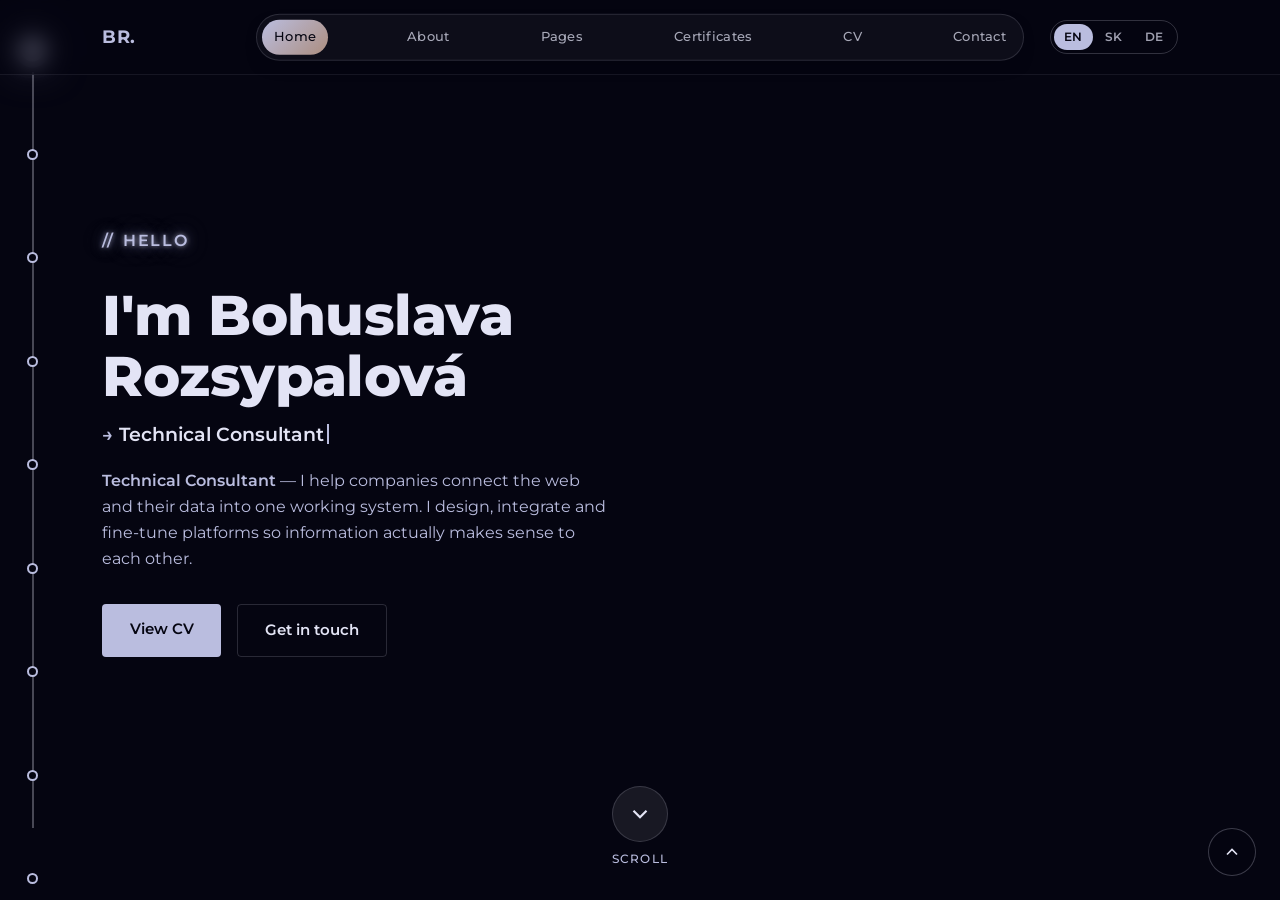
==== commit fdae0267: "Update index.html New page - social media" ====
--- a/index.html
+++ b/index.html
@@ -187,6 +187,28 @@
           <span class="more-card-cta">Visit</span>
         </div>
       </a>
+      <!-- 03 Social Media -->
+      <a class="more-card"
+   href="https://bohuslavar.github.io/social-media"
+   target="_blank"
+   rel="noopener">
+
+  <div class="more-card-visual">
+    <img
+      src="https://res.cloudinary.com/jri9isip/image/upload/v1793101968/socialmedia.png"
+      alt="Content Strategy & Marketing"
+      loading="lazy"
+    >
+    <span class="more-card-num">04</span>
+  </div>
+
+  <div class="more-card-body">
+    <h3>Social Media & Content Strategy</h3>
+    <p>Creative campaigns, social media content and digital marketing strategies.</p>
+    <span class="more-card-cta">Visit</span>
+  </div>
+
+</a>
     </div>
 
     <button type="button" class="scroll-cue" data-target="certs" aria-label="Go to Certificates section">
--- a/style.css
+++ b/style.css
@@ -24,29 +24,34 @@
 
 /* ============================================================
    1. PREMENNÉ A ZÁKLAD — paleta "Dusk Horizon"
+   ------------------------------------------------------------
+   Farby meníš len tu — všade inde sa používajú cez var(--…).
    ============================================================ */
 :root{
-  --ink:#050511;
-  --plum:#311B2F;
-  --mauve:#6B354C;
-  --terracotta:#933A3C;
-  --coral:#babddf;
-  --mist:#F5E3F3;
-  --peach:#F2D1D0;
-  --darkblue:#020828;
-
-  --font-main: 'Montserrat', 'Roboto', 'Helvetica Neue', Helvetica, Arial, sans-serif;
-
-  /* Predvolená téma sekcie (prepisujú ju .theme-a … .theme-f) */
+  /* --- Paleta --- */
+  --ink:#050511;        /* najtmavšie pozadie */
+  --midnight:#020828;   /* tmavomodrá — akcent na svetlom pozadí */
+  --navy:#0C1534;       /* námornícka modrá — tmavé akcenty, prechody */
+  --slate:#354458;      /* bridlicová modrá — pozadie Motta a Kontaktu */
+  --sky:#BABDDF;        /* svetlomodrá — logo, menu, akcenty */
+  --taupe:#AC8E80;      /* teplá hnedosivá — pozadie Certifikátov */
+  --frost:#E3E4F5;      /* najsvetlejšia — text na tmavom, pozadie O mne / Životopisu */
+
+  /* --- Písma --- */
+  --font-main:'Montserrat', 'Roboto', 'Helvetica Neue', Helvetica, Arial, sans-serif;
+  --font-display:'Audiowide', var(--font-main);   /* animované texty (About) */
+  --font-hand:'Caveat', 'Segoe Print', cursive;    /* písané popisky (životopis) */
+
+  /* --- Predvolená téma sekcie (prepisujú ju .theme-a … .theme-f) --- */
   --bg:var(--ink);
-  --text:var(--mist);
-  --muted:var(--coral);
-  --accent:var(--darkblue);
+  --text:var(--frost);
+  --muted:var(--sky);
+  --accent:var(--sky);
   --btn-text:var(--ink);
-  --line:rgba(245,227,243,0.16);
+  --line:rgba(227,228,245,0.16);
   --radius:4px;
 
-  --nav-hover:var(--darkblue);  /* farba hover efektu v hornom menu */
+  --nav-hover:var(--sky);       /* farba hover efektu v hornom menu */
 
   --hero-img:url('https://res.cloudinary.com/livyisn3/image/upload/v1789982651/BCKgrnd_image.png');
 }
@@ -68,7 +73,7 @@
 a{color:inherit; text-decoration:none;}
 img{max-width:100%; display:block;}
 button{font:inherit;}
-::selection{background:var(--terracotta); color:var(--mist);}
+::selection{background:var(--navy); color:var(--frost);}
 
 /* Text len pre čítačky obrazovky */
 .visually-hidden{
@@ -78,6 +83,9 @@
 
 /* ============================================================
    2. ROZLOŽENIE — scroll kontajner, sekcie, témy
+   ------------------------------------------------------------
+   Každá sekcia má tému (.theme-a …), ktorá nastaví jej farby.
+   Pravidlo: na tmavom pozadí svetlý akcent, na svetlom tmavý.
    ============================================================ */
 .scroller{height:100vh; height:100dvh; overflow-y:auto; scroll-snap-type:y proximity;}
 
@@ -92,27 +100,37 @@
 section h2{font-size:clamp(1.8rem, 3.5vw, 2.4rem);}
 .lead{font-weight:300; color:var(--muted); max-width:58ch; margin:0.5rem 0 2rem;}
 
-.theme-a{--bg:var(--ink);   --text:var(--mist); --muted:var(--coral); --accent:var(--darkblue);      --btn-text:var(--ink);   --line:rgba(245,227,243,0.16);}
-.theme-b{--bg:var(--mist);  --text:var(--ink);  --muted:var(--mauve); --accent:var(--darkblue); --btn-text:var(--mist);  --line:rgba(5,5,17,0.14);}
-.theme-c{--bg:var(--plum);  --text:var(--mist); --muted:var(--coral); --accent:var(--darkblue);      --btn-text:var(--plum);  --line:rgba(245,227,243,0.16);}
-.theme-d{--bg:var(--peach); --text:var(--ink);  --muted:var(--mauve); --accent:var(--terracotta); --btn-text:var(--peach); --line:rgba(5,5,17,0.12);}
-.theme-f{--bg:var(--coral); --text:var(--ink);  --muted:var(--plum);  --accent:var(--ink);        --btn-text:var(--mist);  --line:rgba(5,5,17,0.16);}
+.theme-a{--bg:var(--ink);   --text:var(--frost); --muted:var(--sky);   --accent:var(--sky);      --btn-text:var(--ink);   --line:rgba(227,228,245,0.16);}
+.theme-b{--bg:var(--frost);  --text:var(--ink);  --muted:var(--navy); --accent:var(--midnight); --btn-text:var(--frost);  --line:rgba(5,5,17,0.14);}
+.theme-c{--bg:var(--slate);  --text:var(--frost); --muted:var(--sky);   --accent:var(--sky);      --btn-text:var(--slate);  --line:rgba(227,228,245,0.16);}
+.theme-d{--bg:var(--taupe); --text:var(--ink);  --muted:var(--navy);  --accent:var(--midnight); --btn-text:var(--frost); --line:rgba(5,5,17,0.16);}
+.theme-f{--bg:var(--sky);   --text:var(--ink);  --muted:var(--navy);  --accent:var(--ink);      --btn-text:var(--frost);  --line:rgba(5,5,17,0.16);}
 
 /* ============================================================
    3. PIPELINE — vertikálne bodky vľavo (len širšie obrazovky)
    ============================================================ */
 .pipeline{position:fixed; left:32px; top:0; bottom:0; width:2px; z-index:40; display:none;}
-.pipeline-track{position:absolute; left:0; top:8vh; bottom:8vh; width:1px; background:rgba(245,227,243,0.2);}
+.pipeline-track{position:absolute; left:0; top:8vh; bottom:8vh; width:2px; background:rgba(227,228,245,0.3);}
 .pipeline-node{
   position:absolute; left:-5px; width:11px; height:11px; border-radius:50%;
-  background:var(--ink); border:2px solid var(--coral); cursor:pointer;
+  background:var(--ink); border:2px solid var(--sky); cursor:pointer;
   transition:border-color .3s, background .3s, transform .3s;
 }
-.pipeline-node.active{border-color:var(--mist); background:var(--terracotta); transform:scale(1.15);}
+/* Aktuálna sekcia — výrazne väčšia, svietiaca gulička s jemným pulzovaním */
+.pipeline-node.active{
+  border-color:var(--frost); background:var(--sky); transform:scale(2);
+  box-shadow:0 0 0 3px rgba(186,189,223,0.25), 0 0 10px var(--sky), 0 0 22px rgba(186,189,223,0.6);
+  animation:pipeline-pulse 2.4s ease-in-out infinite;
+}
+.pipeline-node.active::after{font-size:0.32rem; left:11px; padding:1px 4px;}   /* popisok sa so zväčšením neroztiahne */
+@keyframes pipeline-pulse{
+  0%,100%{box-shadow:0 0 0 3px rgba(186,189,223,0.25), 0 0 10px var(--sky), 0 0 22px rgba(186,189,223,0.6);}
+  50%{box-shadow:0 0 0 5px rgba(186,189,223,0.15), 0 0 14px var(--sky), 0 0 32px rgba(186,189,223,0.75);}
+}
 .pipeline-node::after{
   content:attr(data-label);
   position:absolute; left:22px; top:50%; transform:translateY(-50%);
-  font-weight:500; font-size:0.64rem; color:var(--mist); white-space:nowrap;
+  font-weight:500; font-size:0.64rem; color:var(--frost); white-space:nowrap;
   background:rgba(5,5,17,0.8); padding:2px 7px; border-radius:3px;
   opacity:0; pointer-events:none; transition:opacity .2s;
 }
@@ -130,30 +148,30 @@
   padding:20px 8vw;
   background:rgba(5,5,17,0.72);
   backdrop-filter:blur(10px); -webkit-backdrop-filter:blur(10px);
-  border-bottom:1px solid rgba(245,227,243,0.08);
-}
-.logo{font-weight:700; font-size:1.1rem; color:var(--coral); letter-spacing:0.02em;}
+  border-bottom:1px solid rgba(227,228,245,0.08);
+}
+.logo{font-weight:700; font-size:1.1rem; color:var(--sky); letter-spacing:0.02em;}
 .header-right{display:flex; align-items:center; gap:1rem;}
 
 nav ul{list-style:none;}
 nav a{
   position:relative; display:block;
-  font-weight:500; color:var(--mist);
+  font-weight:500; color:var(--frost);
   transition:color .3s, background .3s, text-shadow .3s, transform .3s;
 }
 nav a::after{
   content:""; position:absolute; left:50%; bottom:3px;
   width:0; height:2px; border-radius:2px; transform:translateX(-50%);
-  background:linear-gradient(90deg, var(--nav-hover), var(--mist));
+  background:linear-gradient(90deg, var(--nav-hover), var(--frost));
   transition:width .3s ease;
 }
 nav a:hover{color:var(--nav-hover); text-shadow:0 0 12px color-mix(in srgb, var(--nav-hover) 60%, transparent);}
 nav a:hover::after{width:42%;}
-nav a.active{color:var(--ink); background:linear-gradient(135deg, var(--coral), var(--peach)); text-shadow:none;}
+nav a.active{color:var(--ink); background:linear-gradient(135deg, var(--sky), var(--taupe)); text-shadow:none;}
 nav a.active::after{width:0;}
 
 .nav-toggle{
-  display:block; background:none; border:none; color:var(--mist);
+  display:block; background:none; border:none; color:var(--frost);
   font-size:1.6rem; line-height:1; cursor:pointer; z-index:60;
 }
 
@@ -169,32 +187,33 @@
 nav ul.open{transform:translateX(0);}
 nav ul a{padding:8px 14px; border-radius:999px; font-size:0.95rem;}
 
-/* Desktop — pilulka v strede */
+/* Desktop — pilulka v strede (bez Motto, Pexeso, Štýl — tie sú len v mobilnom menu) */
 @media (min-width:1200px){
   .nav-toggle{display:none;}
+  .nav-mobile-only{display:none;}
   nav{position:absolute; left:50%; top:50%; transform:translate(-50%, -50%); width:60%; max-width:900px;}
   nav ul{
     position:static; height:auto; width:auto;
     flex-direction:row; justify-content:space-between; gap:0.2rem;
     padding:5px; transform:none; box-shadow:0 8px 24px -16px rgba(0,0,0,0.6);
     background:rgba(255,255,255,0.04);
-    border:1px solid rgba(245,227,243,0.14); border-radius:999px;
+    border:1px solid rgba(227,228,245,0.14); border-radius:999px;
   }
-  nav ul a{padding:7px 12px; font-size:0.8rem; letter-spacing:0.02em; white-space:nowrap; color:rgba(245,227,243,0.72);}
+  nav ul a{padding:7px 12px; font-size:0.8rem; letter-spacing:0.02em; white-space:nowrap; color:rgba(227,228,245,0.72);}
   nav ul a:hover{transform:translateY(-1px);}
 }
 
 .lang-switch{
   display:flex; gap:2px; padding:3px;
-  border:1px solid rgba(245,227,243,0.2); border-radius:20px;
+  border:1px solid rgba(227,228,245,0.2); border-radius:20px;
 }
 .lang-switch a{
   font-weight:600; font-size:0.72rem; letter-spacing:0.04em;
-  padding:4px 10px; border-radius:14px; color:var(--mist); opacity:0.7;
+  padding:4px 10px; border-radius:14px; color:var(--frost); opacity:0.7;
   transition:opacity .2s, background .2s, color .2s;
 }
 .lang-switch a:hover{opacity:1;}
-.lang-switch a.active{background:var(--coral); color:var(--ink); opacity:1;}
+.lang-switch a.active{background:var(--sky); color:var(--ink); opacity:1;}
 
 /* ============================================================
    5. SPOLOČNÉ PRVKY
@@ -205,6 +224,28 @@
   color:var(--accent); margin-bottom:0.9rem;
 }
 .eyebrow::before{content:"//"; color:var(--muted); opacity:0.7; text-transform:none; letter-spacing:0;}
+.eyebrow{transition:color .4s, text-shadow .4s;}
+/* Aktívna sekcia (trieda .is-active — script.js JS 3): názov sekcie
+   neónovo zabliká a potom jemne pulzuje vo farbe akcentu */
+section.is-active .eyebrow{
+  color:var(--accent);
+  text-shadow:
+    0 0 4px color-mix(in srgb, var(--accent) 70%, transparent),
+    0 0 12px color-mix(in srgb, var(--accent) 55%, transparent),
+    0 0 26px color-mix(in srgb, var(--accent) 35%, transparent);
+  animation:neon-on .9s steps(1) 1, neon-pulse 3s ease-in-out .9s infinite;
+}
+section.is-active .eyebrow::before{opacity:1; color:var(--accent);}
+/* na svetlých sekciách tmavší, sýtejší neón (inak by žiara nebola vidieť) */
+.theme-b.is-active .eyebrow,
+.theme-d.is-active .eyebrow,
+.theme-f.is-active .eyebrow{text-shadow:0 0 6px color-mix(in srgb, var(--accent) 45%, transparent), 0 0 16px color-mix(in srgb, var(--accent) 30%, transparent);}
+@keyframes neon-on{          /* krátke "zablikanie" ako pri neónke */
+  0%{opacity:0.2;} 12%{opacity:1;} 20%{opacity:0.35;} 32%{opacity:1;} 45%{opacity:0.6;} 55%,100%{opacity:1;}
+}
+@keyframes neon-pulse{
+  0%,100%{filter:brightness(1);} 50%{filter:brightness(1.35);}
+}
 
 .btn-row{display:flex; gap:1rem; flex-wrap:wrap;}
 .btn{
@@ -256,13 +297,13 @@
   position:fixed; right:24px; bottom:24px; z-index:45;
   width:48px; height:48px; border-radius:50%;
   display:flex; align-items:center; justify-content:center;
-  background:rgba(5,5,17,0.75); border:1.5px solid rgba(245,227,243,0.25); color:var(--mist);
+  background:rgba(5,5,17,0.75); border:1.5px solid rgba(227,228,245,0.25); color:var(--frost);
   backdrop-filter:blur(6px); -webkit-backdrop-filter:blur(6px);
   cursor:pointer; opacity:0; pointer-events:none;
   transition:opacity .25s, transform .25s, border-color .25s;
 }
 .back-to-top.visible{opacity:1; pointer-events:auto;}
-.back-to-top:hover{transform:translateY(-3px); border-color:var(--coral);}
+.back-to-top:hover{transform:translateY(-3px); border-color:var(--sky);}
 
 /* ============================================================
    6. HOME + TYPEWRITER
@@ -292,24 +333,45 @@
    ============================================================ */
 .about-grid{display:grid; grid-template-columns:0.85fr 1.15fr; gap:3.5rem; align-items:start;}
 .about-stats{display:flex; flex-direction:column; gap:1rem;}
+
+/* Rotujúca galéria certifikátov pod štatistikami (script.js — JS 8).
+   Obrázky sa prelínajú (crossfade); galéria nie je klikateľná. */
+.cert-rotator{
+  position:relative; width:100%; max-width:360px; aspect-ratio:4/3; margin:0.4rem 0 0; overflow:hidden; pointer-events:none;
+  border:1px solid var(--line); border-radius:10px; background:#fff;
+}
+.cert-rotator:empty{display:none;}
+.cert-rotator img{
+  position:absolute; inset:0; width:100%; height:100%; object-fit:contain; padding:0.6rem 0.6rem 2rem;
+  opacity:0; transition:opacity 1s ease;
+}
+.cert-rotator img.is-visible{opacity:1;}
+.cert-rotator figcaption{
+  position:absolute; inset:auto 0 0 0; padding:0.45rem 0.8rem;
+  font-size:0.72rem; font-weight:600; line-height:1.3; color:var(--frost);
+  background:linear-gradient(0deg, rgba(5,5,17,0.85), rgba(5,5,17,0.55));
+  white-space:nowrap; overflow:hidden; text-overflow:ellipsis;
+}
+/* Štatistiky — dekoratívne písmo ako pri zručnostiach; script.js (JS 10)
+   ich pri prvom zobrazení raz vypíše. min-height drží výšku počas písania. */
 .stat{
-  display:flex; align-items:center; gap:1rem;
-  padding:1rem 1.2rem; border:1px solid var(--line); border-radius:10px;
-  background:rgba(255,255,255,0.04);
+  display:flex; align-items:baseline; gap:0.9rem; min-height:4.2rem;
+  padding:1rem 1.2rem; border:1px solid var(--line); border-left:3px solid var(--accent); border-radius:10px;
+  background:rgba(255,255,255,0.35);
   transition:transform .2s, border-color .2s, background .2s;
 }
 .stat:hover{transform:translateX(4px); border-color:var(--accent); background:var(--accent);}
-.stat strong{display:block; font-weight:800; font-size:1.5rem;}
-.stat span{color:var(--muted); font-size:0.85rem; transition:color .2s;}
+.stat strong{flex:0 0 auto; min-width:2.4ch; font-family:var(--font-display); font-weight:400; font-size:clamp(1.5rem, 2.6vw, 2rem); line-height:1.1; color:var(--accent);}
+.stat span{font-family:var(--font-display); font-size:0.95rem; line-height:1.35; color:var(--text);}
 .stat:hover strong,
 .stat:hover span{color:var(--btn-text);}
-.stat-icon-slot{width:80px; height:70px; border-radius:50%;}
+.stat .tw-caret{height:1.1em;}
 
 .about-text h2{margin-bottom:1.2rem;}
 .about-text p{color:var(--muted); margin-bottom:1rem; max-width:60ch;}
 .about-text p strong{color:var(--accent); font-weight:700;}
 
-.chips{display:flex; flex-wrap:wrap; gap:0.6rem; margin-top:1.6rem;}
+.chips{display:flex; flex-wrap:wrap; gap:0.6rem; margin-top:1.6rem; list-style:none;}
 .chip{
   display:inline-flex; align-items:center; gap:0.4rem;
   padding:6px 13px; border:1px solid var(--line); border-radius:20px;
@@ -319,13 +381,32 @@
 }
 .chip:hover{border-color:var(--accent); background:var(--accent); color:var(--btn-text); transform:translateY(-2px);}
 .chip-highlight{background:var(--accent); border-color:var(--accent); color:var(--btn-text); font-weight:600;}
-.chip-icon-slot{width:16px; height:16px; border-radius:50%;}
-
-/* ============================================================
-   8. ĎALŠIE STRÁNKY — 4 kocky s obrázkom + 3D tilt (script.js)
-   ============================================================ */
-#more .lead{margin-bottom:1.4rem;}
-.more-grid{display:grid; grid-template-columns:repeat(auto-fit, minmax(220px, 1fr)); gap:1rem; max-width:1150px;}
+
+/* Animované zručnosti — script.js (JS 10) vypisuje štítky .chips jeden po
+   druhom. Bez JavaScriptu ostanú viditeľné obyčajné štítky. */
+.skill-ticker{
+  display:flex; align-items:baseline; gap:0.2rem;
+  margin-top:1.8rem; padding:1rem 1.2rem; min-height:4.2rem;
+  border:1px solid var(--line); border-left:3px solid var(--accent); border-radius:10px;
+  background:rgba(255,255,255,0.35);
+}
+.skill-ticker-text{
+  font-family:var(--font-display); font-size:clamp(1.15rem, 2.4vw, 1.7rem); line-height:1.25;
+  background:linear-gradient(90deg, var(--midnight), var(--navy) 45%, var(--slate));
+  -webkit-background-clip:text; background-clip:text; color:transparent;
+}
+.skill-ticker .tw-caret{background:var(--accent); height:1.4em; align-self:center;}
+
+/* ============================================================
+   8. ĎALŠIE STRÁNKY — vycentrované kocky, neónové názvy, 3D tilt (script.js — JS 11)
+   ============================================================ */
+#more{align-items:center; text-align:center;}
+#more .eyebrow{justify-content:center;}
+#more .lead{margin:0.5rem auto 1.6rem;}
+/* Kocky sú v jednom rade a pri pridaní ďalšej stránky sa samy zmenšia;
+   pod šírkou 200 px sa zalomia do ďalšieho riadku */
+.more-grid{display:flex; flex-wrap:wrap; justify-content:center; gap:1rem; width:100%; max-width:1150px; margin:0 auto;}
+.more-grid > .more-card{flex:1 1 0; min-width:min(200px, 100%); max-width:380px;}
 
 .more-card{
   position:relative; display:flex; flex-direction:column; overflow:hidden;
@@ -334,7 +415,7 @@
   transform:perspective(900px) rotateX(0) rotateY(0); transform-style:preserve-3d;
   transition:transform .35s ease, border-color .25s, box-shadow .25s;
 }
-.more-card:hover{border-color:var(--accent); box-shadow:0 18px 40px -18px rgba(210,102,97,0.55);}
+.more-card:hover{border-color:var(--accent); box-shadow:0 18px 40px -18px rgba(186,189,223,0.55);}
 .more-card.is-tilting{transition:transform .08s linear, border-color .25s, box-shadow .25s;}
 /* Odlesk — pozíciu nastavuje script.js cez --gx / --gy */
 .more-card::after{
@@ -346,10 +427,10 @@
 
 .more-card-visual{position:relative; aspect-ratio:16/9; overflow:hidden;}
 /* Farebný podklad — vidno ho, kým obrázok chýba */
-.more-card:nth-child(1) .more-card-visual{background:linear-gradient(135deg, #050511, #311B2F);}
-.more-card:nth-child(2) .more-card-visual{background:linear-gradient(135deg, #0d1156, #311B2F);}
-.more-card:nth-child(3) .more-card-visual{background:linear-gradient(135deg, #F2D1D0, #050511);}
-.more-card:nth-child(4) .more-card-visual{background:linear-gradient(135deg, #6B354C, #050511);}
+.more-card:nth-child(1) .more-card-visual{background:linear-gradient(135deg, var(--ink), var(--slate));}
+.more-card:nth-child(2) .more-card-visual{background:linear-gradient(135deg, var(--navy), var(--slate));}
+.more-card:nth-child(3) .more-card-visual{background:linear-gradient(135deg, var(--taupe), var(--ink));}
+.more-card:nth-child(4) .more-card-visual{background:linear-gradient(135deg, var(--slate), var(--ink));}
 .more-card-visual img{position:absolute; inset:0; width:100%; height:100%; object-fit:cover; transition:transform .4s ease;}
 .more-card:hover .more-card-visual img{transform:scale(1.06);}
 .more-card-visual::before{
@@ -358,28 +439,51 @@
 }
 .more-card-num{
   position:absolute; top:12px; left:14px; z-index:2;
-  font-weight:700; font-size:0.72rem; letter-spacing:0.1em; color:var(--mist); opacity:0.85;
+  font-weight:700; font-size:0.72rem; letter-spacing:0.1em; color:var(--frost); opacity:0.85;
 }
 .more-card-badge{
   position:absolute; top:10px; right:12px; z-index:2;
   padding:3px 9px; border-radius:20px;
   font-weight:600; font-size:0.62rem; letter-spacing:0.08em; text-transform:uppercase;
-  background:rgba(5,5,17,0.55); color:var(--mist);
-}
-.more-card-body{display:flex; flex-direction:column; gap:0.3rem; flex:1; padding:0.8rem 1rem 0.95rem;}
-.more-card-body h3{font-size:0.95rem;}
+  background:rgba(5,5,17,0.55); color:var(--frost);
+}
+.more-card-body{display:flex; flex-direction:column; align-items:center; gap:0.35rem; flex:1; padding:0.9rem 1rem 1.1rem; text-align:center;}
+/* Názov stránky — neónové svietenie (pri hoveri silnejšie) */
+.more-card-body h3{
+  font-family:var(--font-display); font-weight:400; font-size:1.05rem; letter-spacing:0.03em; color:var(--sky);
+  text-shadow:0 0 4px color-mix(in srgb, var(--sky) 60%, transparent), 0 0 14px color-mix(in srgb, var(--sky) 40%, transparent);
+  transition:text-shadow .3s;
+}
+.more-card:hover .more-card-body h3{
+  text-shadow:0 0 6px var(--sky), 0 0 18px color-mix(in srgb, var(--sky) 70%, transparent), 0 0 34px color-mix(in srgb, var(--sky) 45%, transparent);
+}
 .more-card-body p{
   font-size:0.78rem; line-height:1.45; opacity:0.75;
   display:-webkit-box; -webkit-box-orient:vertical; -webkit-line-clamp:2; line-clamp:2; overflow:hidden;
 }
-.more-card-cta{margin-top:auto; padding-top:0.3rem; display:inline-flex; align-items:center; gap:0.4rem; font-weight:600; font-size:0.8rem; color:var(--accent);}
+.more-card-cta{
+  margin-top:auto; display:inline-flex; align-items:center; justify-content:center; gap:0.45rem;
+  padding:0.5rem 1.4rem; border:1px solid color-mix(in srgb, var(--sky) 55%, transparent); border-radius:999px;
+  font-family:var(--font-main); font-weight:600; font-size:0.72rem; letter-spacing:0.2em; text-transform:uppercase;
+  color:var(--sky); background:transparent;
+  transition:color .25s, background .25s, box-shadow .25s, border-color .25s;
+}
 .more-card-cta span{transition:transform .2s;}
+/* hover — tlačidlo "zasvieti" */
+.more-card:hover .more-card-cta{
+  color:var(--ink); background:var(--sky); border-color:var(--sky);
+  box-shadow:0 0 10px var(--sky), 0 0 26px color-mix(in srgb, var(--sky) 55%, transparent);
+}
 .more-card:hover .more-card-cta span{transform:translateX(4px);}
 .more-card.is-soon .more-card-cta{color:var(--muted); opacity:0.7;}
 
 /* ============================================================
-   9. CERTIFIKÁTY — kocky kategórií (vytvára script.js), detail, galéria
-   ============================================================ */
+   9. CERTIFIKÁTY — kocky kategórií, detail, galéria (vytvára script.js — JS 8)
+   ============================================================ */
+.certs-intro{max-width:68ch; margin:0.6rem 0 0.2rem; color:var(--text); line-height:1.65;}
+.certs-intro strong{color:var(--accent); font-weight:700;}
+#certs .lead{margin-top:0.6rem; font-weight:500;}
+
 .cat-grid{display:grid; grid-template-columns:repeat(auto-fit, minmax(200px, 1fr)); gap:1.1rem;}
 .cat-grid[hidden],
 .category-detail[hidden]{display:none;}
@@ -389,13 +493,22 @@
   display:flex; flex-direction:column; justify-content:flex-end; align-items:flex-start;
   border:1px solid var(--line); border-radius:8px;
   background:rgba(255,255,255,0.04); color:var(--text);
-  transition:transform .2s, border-color .2s;
-}
-.cat-card:hover{transform:translateY(-3px); border-color:var(--accent);}
-.cat-card-img{position:absolute; inset:0; width:100%; height:100%;}
-.cat-card-img img{transition:transform .5s ease;}
+  transform:perspective(900px) rotateX(0) rotateY(0); transform-style:preserve-3d;
+  transition:transform .35s ease, border-color .2s, box-shadow .25s;
+}
+.cat-card:hover{border-color:var(--accent); box-shadow:0 18px 40px -18px rgba(5,5,17,0.55);}
+.cat-card.is-tilting{transition:transform .08s linear, border-color .2s, box-shadow .25s;}
+/* odlesk pri náklone — pozíciu nastavuje script.js cez --gx / --gy */
+.cat-card::before{
+  content:""; position:absolute; inset:0; z-index:3; pointer-events:none;
+  background:radial-gradient(circle at var(--gx, 50%) var(--gy, 50%), rgba(255,255,255,0.25), transparent 55%);
+  opacity:0; transition:opacity .25s;
+}
+.cat-card:hover::before{opacity:1;}
+.cat-card-img{position:absolute; inset:0; }
+.cat-card-img img{transition:transform .5s ease; width: auto; height: auto;}
 .cat-card:hover .cat-card-img img{transform:scale(1.06);}
-.cat-card .img-fallback{border:none; background:linear-gradient(135deg, #6B354C, #311B2F);}
+.cat-card .img-fallback{border:none; background:linear-gradient(135deg, #0C1534, #354458);}
 .cat-card::after{               /* stmavenie spodku kvôli čitateľnosti názvu */
   content:""; position:absolute; inset:0; z-index:1; pointer-events:none;
   background:linear-gradient(180deg, rgba(5,5,17,0) 45%, rgba(5,5,17,0.7) 100%);
@@ -403,12 +516,12 @@
 .cat-card-title{
   position:relative; z-index:2;
   margin:0 0 0.9rem 0.9rem; padding:0.35rem 0.9rem; border-radius:20px;
-  font-weight:600; font-size:0.9rem; color:var(--mist);
+  font-weight:600; font-size:0.9rem; color:var(--frost);
   background:rgba(5,5,17,0.5);
   backdrop-filter:blur(6px); -webkit-backdrop-filter:blur(6px);
   transition:background .2s;
 }
-.cat-card:hover .cat-card-title{background:var(--terracotta);}
+.cat-card:hover .cat-card-title{background:var(--navy);}
 
 /* Detail kategórie */
 .back-link{
@@ -431,14 +544,14 @@
   position:relative; overflow:hidden; aspect-ratio:4/3; cursor:pointer; text-align:left;
   display:flex; align-items:flex-end; padding:12px;
   border:1px solid var(--line); border-radius:6px;
-  background:linear-gradient(135deg, #6B354C, #311B2F);
+  background:linear-gradient(135deg, #0C1534, #354458);
   transition:transform .2s;
 }
 .tile:hover{transform:translateY(-3px);}
-.tile:nth-child(3n+2){background:linear-gradient(135deg, #D26661, #6B354C);}
-.tile:nth-child(3n+3){background:linear-gradient(135deg, #933A3C, #311B2F);}
+.tile:nth-child(3n+2){background:linear-gradient(135deg, #BABDDF, #354458);}
+.tile:nth-child(3n+3){background:linear-gradient(135deg, #0C1534, #354458);}
 /* Certifikát sa ukáže celý (nie orezaný) na bielom podklade */
-.tile[data-has-img="true"]{background:#fff;}
+.tile[data-has-img="true"]{background:none;}
 .tile img{position:absolute; inset:0; width:100%; height:100%; object-fit:contain;}
 .tile span{position:relative; z-index:1; font-weight:600; font-size:0.8rem; line-height:1.35; color:#fff; text-shadow:0 1px 3px rgba(0,0,0,0.6);}
 
@@ -470,18 +583,18 @@
 .lb-placeholder{
   width:min(90vw, 700px); aspect-ratio:4/3; padding:2rem; text-align:center;
   display:flex; align-items:center; justify-content:center;
-  color:#fff; font-weight:500; background:var(--terracotta);
-}
-.lightbox-close{position:absolute; top:-42px; right:0; background:none; border:none; color:var(--mist); font-size:1.8rem; line-height:1; cursor:pointer;}
-.lightbox-caption{text-align:center; margin-top:0.8rem; color:var(--coral); font-size:0.8rem;}
+  color:#fff; font-weight:500; background:var(--navy);
+}
+.lightbox-close{position:absolute; top:-42px; right:0; background:none; border:none; color:var(--frost); font-size:1.8rem; line-height:1; cursor:pointer;}
+.lightbox-caption{text-align:center; margin-top:0.8rem; color:var(--sky); font-size:0.8rem;}
 .lightbox-nav{
   position:absolute; top:50%; transform:translateY(-50%);
   width:44px; height:44px; border-radius:50%;
   display:flex; align-items:center; justify-content:center;
-  background:rgba(5,5,17,0.6); border:1px solid rgba(245,227,243,0.3);
-  color:var(--mist); font-size:1.7rem; line-height:1; cursor:pointer;
-}
-.lightbox-nav:hover{border-color:var(--coral);}
+  background:rgba(5,5,17,0.6); border:1px solid rgba(227,228,245,0.3);
+  color:var(--frost); font-size:1.7rem; line-height:1; cursor:pointer;
+}
+.lightbox-nav:hover{border-color:var(--sky);}
 .lightbox-nav[hidden]{display:none;}
 .lightbox-prev{left:-58px;}
 .lightbox-next{right:-58px;}
@@ -489,25 +602,29 @@
 /* ============================================================
    11. MOTTO — scratch-to-reveal
    ============================================================ */
-#motto{align-items:center; text-align:center;}
-.motto-wrap{max-width:720px; margin:0 auto;}
+#motto{align-items:center; text-align:center; padding-bottom:5.5rem;}
+#motto .scroll-cue{bottom:1rem;}
+.motto-wrap{width:100%; max-width:960px; margin:0 auto;}
 .motto-wrap .eyebrow{justify-content:center;}
 .motto-wrap h2,
-.game-wrap h2{font-size:clamp(1.6rem, 3vw, 2.1rem); margin-bottom:0.4rem;}
-.motto-hint{font-weight:300; color:var(--muted); font-size:0.9rem; margin-bottom:2rem;}
+.game-wrap h2{font-family:var(--font-hand); font-weight:700; font-size:clamp(2.2rem, 4.5vw, 3.2rem); line-height:1.1; letter-spacing:0; margin-bottom:0.3rem;}
+.motto-hint{font-weight:300; color:var(--muted); font-size:0.9rem; margin-bottom:1.4rem;}
 .scratch-box{
-  position:relative; width:100%; max-width:640px; aspect-ratio:16/7; margin:0 auto;
+  /* šírka = menšia z: 920 px alebo toľko, koľko dovolí výška okna (16:7) */
+  position:relative; width:100%; max-width:min(920px, calc((100dvh - 25rem) * 16 / 7)); aspect-ratio:16/7; margin:0 auto;
   overflow:hidden; border:1px solid var(--line); border-radius:8px; background:var(--ink);
   touch-action:none;
 }
 .scratch-message{
-  position:absolute; inset:0; padding:1.5rem;
-  display:flex; align-items:center; justify-content:center; text-align:center;
-  font-weight:700; font-size:clamp(1.05rem, 2.4vw, 1.6rem); color:var(--coral); background:var(--plum);
-}
+  position:absolute; inset:0; padding:1.5rem 2rem;
+  display:flex; flex-direction:column; align-items:center; justify-content:center; text-align:center;
+  font-family:var(--font-hand); font-weight:700; font-size:clamp(1.6rem, 3.6vw, 2.8rem); line-height:1.15;
+  color:var(--sky); background:var(--slate);
+}
+.motto-author{display:block; margin-top:0.6rem; font-family:var(--font-main); font-weight:500; font-size:0.85rem; letter-spacing:0.08em; color:var(--frost); opacity:0.8;}
 .scratch-canvas{position:absolute; inset:0; width:100%; height:100%; cursor:grab;}
 .pill-btn{
-  margin-top:1.4rem; padding:8px 16px; cursor:pointer;
+  margin-top:1rem; padding:8px 16px; cursor:pointer;
   font-weight:500; font-size:0.78rem; color:var(--muted);
   background:none; border:1px solid var(--line); border-radius:20px;
 }
@@ -527,9 +644,9 @@
 .mem-card.matched .mem-card-inner{transform:rotateY(180deg);}
 .mem-face{position:absolute; inset:0; display:flex; align-items:center; justify-content:center; border-radius:6px; backface-visibility:hidden;}
 /* Rub karty — spoločný obrázok (nastavuje script.js cez --mem-cover-img) */
-.mem-front{background:var(--plum) var(--mem-cover-img, none) center / cover no-repeat; border:1px solid var(--line);}
-.mem-back{background:var(--coral); padding:4px; transform:rotateY(180deg);}
-.mem-card.matched .mem-back{background:var(--terracotta);}
+.mem-front{background:var(--slate) var(--mem-cover-img, none) center / cover no-repeat; border:1px solid var(--line);}
+.mem-back{background:var(--sky); padding:4px; transform:rotateY(180deg);}
+.mem-card.matched .mem-back{background:var(--navy);}
 .mem-img-slot{width:100%; height:100%; border-radius:4px;}
 .game-win{font-weight:700; color:var(--accent); font-size:1.1rem; margin-top:1rem; min-height:1.4em;}
 .game-note{font-weight:300; color:var(--muted); font-size:0.85rem; margin-top:1.6rem;}
@@ -537,17 +654,15 @@
 /* ============================================================
    13. ŽIVOTOPIS (CV)
    ============================================================ */
-.cv-top{display:flex; justify-content:space-between; align-items:flex-end; flex-wrap:wrap; gap:1rem; margin-bottom:2rem;}
+.cv-top{display:flex; justify-content:space-between; align-items:flex-end; flex-wrap:wrap; gap:1rem; margin-bottom:1.4rem;}
 .cv-top h2{margin-bottom:0.6rem;}
-.cv-layout{display:grid; grid-template-columns:190px 1fr; gap:2.4rem; align-items:start;}
-.cv-icons{display:flex; flex-direction:column; gap:1.1rem; position:sticky; top:6rem;}
-.cv-icon-item{
-  display:flex; flex-direction:column; align-items:center; gap:0.5rem; text-align:center;
-  padding:1rem 0.6rem; border:1px solid var(--line); border-radius:8px; background:rgba(255,255,255,0.05);
-}
-.cv-icon-slot{width:68px; height:44px; border-radius:34%;}
-.cv-icon-item > span:last-child{font-weight:500; font-size:0.76rem; color:var(--muted);}
-.cv-scroll{max-height:56vh; overflow-y:auto; padding-right:0.6rem; scrollbar-width:thin; scrollbar-color:var(--muted) transparent;}
+.cv-layout{display:grid; grid-template-columns:250px 1fr; gap:2.4rem; align-items:start;}
+.cv-icons{display:grid; grid-template-columns:repeat(2, 1fr); gap:0.9rem 0.8rem; position:sticky; top:6rem;}
+.cv-icon-item{display:flex; flex-direction:column; align-items:center; gap:0.25rem; text-align:center;}
+.cv-icon-slot{width:58px; height:40px; border-radius:34%; background:none;}
+.cv-icon-item > span:last-child{font-family:var(--font-hand); font-weight:600; font-size:1.12rem; line-height:1.05; color:var(--text);}
+/* výška sa prispôsobí oknu, aby bolo vidieť tlačidlo "scroll" */
+.cv-scroll{max-height:max(260px, calc(100dvh - 22rem)); overflow-y:auto; padding-right:0.6rem; scrollbar-width:thin; scrollbar-color:var(--muted) transparent;}
 .timeline{display:flex; flex-direction:column; max-width:74ch;}
 .t-item{display:grid; grid-template-columns:130px 1fr; gap:1.6rem; padding:1.2rem 0; border-bottom:1px solid var(--line);}
 .t-item:first-child{padding-top:0;}
@@ -556,12 +671,17 @@
 .t-item .role{display:block; font-weight:500; font-size:0.88rem; color:var(--muted); margin-bottom:0.5rem;}
 .t-item ul{padding-left:1.1rem; color:var(--muted); font-size:0.88rem;}
 .t-item li{margin-bottom:0.3rem;}
+.t-project{margin:0.8rem 0 0.35rem; font-weight:600; font-size:0.85rem; color:var(--text);}
+.t-project:first-of-type{margin-top:0.3rem;}
+.t-tech{margin-top:0.7rem; font-size:0.78rem; line-height:1.55; color:var(--muted);}
+.t-tech-label{font-weight:600; color:var(--text);}
 .cv-skills{margin-top:2.4rem;}
 .cv-skills h3{font-size:1.1rem; margin-bottom:1rem;}
 .cv-certs-text{color:var(--muted); font-size:0.88rem; max-width:60ch;}
 .skill-cats{display:grid; grid-template-columns:repeat(auto-fit, minmax(220px, 1fr)); gap:1.4rem;}
-.cat-title{display:flex; align-items:center; gap:0.5rem; margin-bottom:0.6rem; font-weight:600; font-size:0.85rem; color:var(--accent);}
-.skill-icon-slot{width:50px; height:45px; border-radius:50%;}
+.cat-title{display:block; margin-bottom:0.6rem; font-weight:600; font-size:0.85rem; color:var(--accent);}
+.cv-toggle{display:none; justify-self:start; margin-top:1rem; align-items:center; gap:0.4rem;}   /* zobrazí sa len na mobile */
+.cv-certs-text a{color:var(--accent); font-weight:600; text-decoration:underline; text-underline-offset:2px;}
 .skill-tags{display:flex; flex-wrap:wrap; gap:0.4rem;}
 .skill-tag{padding:4px 11px; border:1px solid var(--line); border-radius:14px; font-weight:500; font-size:0.74rem; color:var(--text); background:rgba(255,255,255,0.06);}
 
@@ -579,9 +699,9 @@
 .spec-medium{font-weight:500;}
 .spec-body{color:var(--muted); max-width:60ch;}
 .spec-light{font-weight:300; color:var(--muted);}
+.spec-display{font-family:var(--font-display); font-size:clamp(1.4rem, 3vw, 2rem);}
 .spec-h2, .spec-h3, .spec-medium, .spec-body, .spec-light{margin-top:0.5rem;}
-.swatches{display:flex; flex-wrap:wrap; gap:0.9rem; margin-top:0.6rem;}
-.swatch{width:96px;}
+.swatches{display:grid; grid-template-columns:repeat(auto-fit, minmax(76px, 1fr)); gap:0.8rem; margin-top:0.6rem; max-width:850px;}
 .swatch-color{height:56px; border-radius:5px; border:1px solid var(--line); margin-bottom:6px; background:var(--swatch);}
 .swatch span{display:block; font-size:0.68rem; color:var(--muted);}
 
@@ -617,10 +737,10 @@
 .hp-field{display:none;}                     /* honeypot proti spamu (FormSubmit) */
 .form-status{min-height:1.2em; font-weight:500; font-size:0.85rem; color:var(--accent);}
 
-/* Zakázané slová (script.js — JS 4) */
-.field-warning{margin-top:0.4rem; font-weight:500; font-size:0.78rem; color:var(--peach);}
+/* Zakázané slová (script.js — JS 5) */
+.field-warning{margin-top:0.4rem; font-weight:500; font-size:0.78rem; color:var(--frost);}
 .field-warning:empty{display:none;}
-.has-banned{border-color:var(--coral); outline:2px solid var(--coral); outline-offset:1px;}
+.has-banned{border-color:var(--sky); outline:2px solid var(--sky); outline-offset:1px;}
 .shake{animation:field-shake .4s ease;}
 @keyframes field-shake{
   0%,100%{transform:translateX(0);}
@@ -633,8 +753,8 @@
    ============================================================ */
 footer{
   display:flex; justify-content:space-between; flex-wrap:wrap; gap:0.5rem;
-  padding:1.4rem 8vw; font-size:0.74rem; color:var(--coral);
-  background:var(--ink); border-top:1px solid rgba(245,227,243,0.12);
+  padding:1.4rem 8vw; font-size:0.74rem; color:var(--sky);
+  background:var(--ink); border-top:1px solid rgba(227,228,245,0.12);
 }
 
 /* ============================================================
@@ -649,8 +769,8 @@
   html{scroll-behavior:auto;}
   .scroller{scroll-snap-type:none;}
   [data-reveal]{opacity:1; transform:none; transition:none;}
-  .scroll-circle svg, .tw-caret, .shake{animation:none;}
-  .more-card, .cat-card, .tile, .mem-card-inner{transition:none;}
+  .scroll-circle svg, .tw-caret, .shake, section.is-active .eyebrow, .pipeline-node.active{animation:none;}
+  .more-card, .cat-card, .tile, .mem-card-inner, .more-card-cta{transition:none;}
 }
 
 /* ============================================================
@@ -675,8 +795,16 @@
   .cat-hero-image{max-width:280px;}
   .cv-top{flex-direction:column; align-items:flex-start;}
   .cv-layout{grid-template-columns:1fr;}
-  .cv-icons{position:static; flex-direction:row; flex-wrap:wrap; justify-content:center;}
-  .cv-icon-item{flex:1 1 110px;}
+  .cv-icons{position:static; grid-template-columns:repeat(4, 1fr);}
+  /* Mobil: životopis je zbalený, tlačidlo "Zobraziť celý" ho rozbalí (script.js JS 3) */
+  .cv-scroll{position:relative; max-height:26rem; overflow:hidden; padding-right:0; transition:max-height .5s ease;}
+  .cv-scroll::after{
+    content:""; position:absolute; inset:auto 0 0 0; height:6rem; pointer-events:none;
+    background:linear-gradient(180deg, transparent, var(--bg));
+  }
+  .cv-scroll.is-expanded{max-height:none;}
+  .cv-scroll.is-expanded::after{display:none;}
+  .cv-toggle{display:inline-flex;}
 }
 @media (max-height:820px) and (min-width:561px){
   .more-card-visual{aspect-ratio:2/1;}
@@ -694,8 +822,7 @@
   .btn{padding:0.75rem 1.3rem; font-size:0.9rem;}
   .grid{grid-template-columns:repeat(2, minmax(0, 1fr)); gap:0.8rem;}
   footer{flex-direction:column; text-align:center;}
-  .swatches{gap:0.6rem;}
-  .swatch{width:78px;}
+  .swatches{grid-template-columns:repeat(4, 1fr); gap:0.6rem;}
   .scroll-circle{width:48px; height:48px;}
   .scroll-circle svg{width:22px; height:22px;}
   .back-to-top{right:16px; bottom:16px; width:42px; height:42px;}
@@ -706,15 +833,16 @@
 }
 @media (max-width:480px){
   .home-copy h1{font-size:1.9rem;}
-}
-
-/* Pexeso — na desktope 10 × 2 karty na šírku, na mobile sa nezobrazuje
-   (aj s položkou v menu; šípka "scroll" ho preskočí — rieši script.js) */
+  .cv-icons{grid-template-columns:repeat(2, 1fr);}
+  .stat{flex-direction:column; gap:0.3rem;}
+}
+
+/* Pexeso — na desktope 5 × 4 karty (max. 620 px), na mobile sa nezobrazuje
+   (šípka "scroll" ho preskočí — rieši script.js, JS 3) */
 @media (min-width:1000px){
-  .game-wrap{max-width:1100px;}
-  .memory-grid{grid-template-columns:repeat(5, 1fr); max-width:620px; gap:0.7rem;}
+  .memory-grid{max-width:620px; gap:0.7rem;}
 }
 @media (max-width:760px){
   #game{display:none;}
-  #nav-list li:has(> a[data-nav="game"]){display:none;}
-}
+  #nav-list li:has(> a[data-nav="game"]){display:none;}   /* pexeso je na mobile skryté */
+}
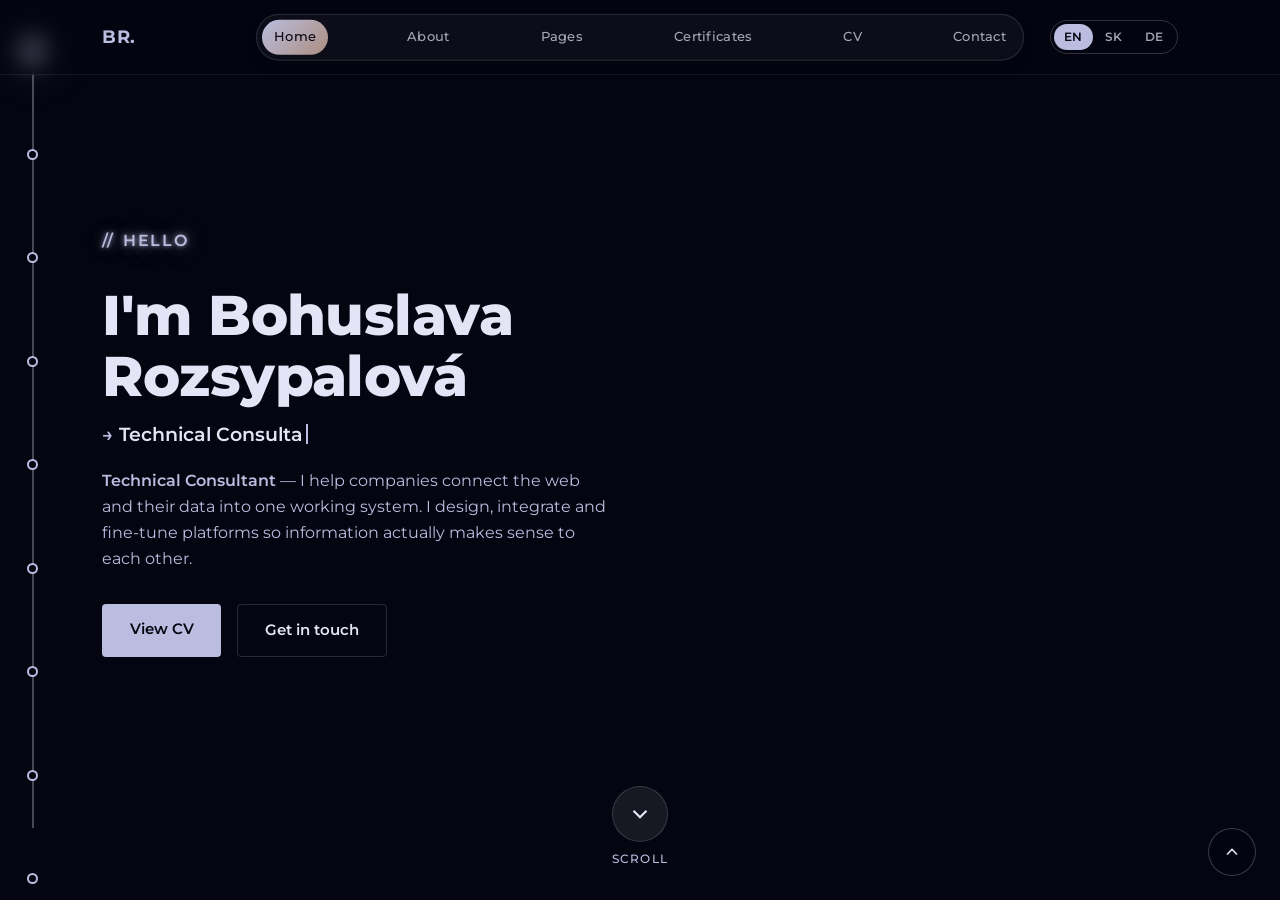
==== commit d98ea0c3: "Update index.html" ====
--- a/index.html
+++ b/index.html
@@ -155,7 +155,7 @@
       <a class="more-card" href="https://bohuslavar.github.io/GraphicPortfolio/" target="_blank" rel="noopener">
         <div class="more-card-visual">
   <img src="https://res.cloudinary.com/livyisn3/image/upload/v1792050900/Untitled-4.jpg" alt="Graphic Portfolio" loading="lazy">
-  <span class="more-card-num">01</span>
+
 </div>
         <div class="more-card-body">
           <h3>Graphic Portfolio</h3>
@@ -163,23 +163,11 @@
           <span class="more-card-cta">Visit</span>
         </div>
       </a>
-      <!-- 02 Grandhotel -->
-      <a class="more-card" href="https://bohuslavar.github.io/Grandhotel/" target="_blank" rel="noopener">
-        <div class="more-card-visual">
-  <img src="https://res.cloudinary.com/livyisn3/image/upload/v1792050900/grhtl.jpg" alt="Grandhotel" loading="lazy">
-  <span class="more-card-num">02</span>
-</div>
-        <div class="more-card-body">
-          <h3>Grandhotel</h3>
-          <p>A hotel website — from the design concept to responsive development.</p>
-          <span class="more-card-cta">Visit</span>
-        </div>
-      </a>
-      <!-- 03 Photography -->
+      <!-- 02 Photography -->
       <a class="more-card" href="https://bohuslavar.github.io/Photography/" target="_blank" rel="noopener">
         <div class="more-card-visual">
-  <img src="https://res.cloudinary.com/livyisn3/image/upload/v1788991617/8110A084-2484-446B-BF45-C96464E2B1D4.jpg" alt="Photography" loading="lazy">
-  <span class="more-card-num">03</span>
+  <img src="https://res.cloudinary.com/livyisn3/image/upload/v1792737005/KAR07967-Enhanced-NR_copy.jpg" alt="Photography" loading="lazy">
+
 </div>
         <div class="more-card-body">
           <h3>Photography</h3>
@@ -199,7 +187,7 @@
       alt="Content Strategy & Marketing"
       loading="lazy"
     >
-    <span class="more-card-num">04</span>
+   
   </div>
 
   <div class="more-card-body">
@@ -209,6 +197,18 @@
   </div>
 
 </a>
+   <!-- 04 Grandhotel -->
+      <a class="more-card" href="https://bohuslavar.github.io/Grandhotel/" target="_blank" rel="noopener">
+        <div class="more-card-visual">
+  <img src="https://res.cloudinary.com/livyisn3/image/upload/v1792050900/grhtl.jpg" alt="Grandhotel" loading="lazy">
+  
+</div>
+        <div class="more-card-body">
+          <h3>Grandhotel</h3>
+          <p>A hotel website — from the design concept to responsive development.</p>
+          <span class="more-card-cta">Visit</span>
+        </div>
+      </a>
     </div>
 
     <button type="button" class="scroll-cue" data-target="certs" aria-label="Go to Certificates section">
